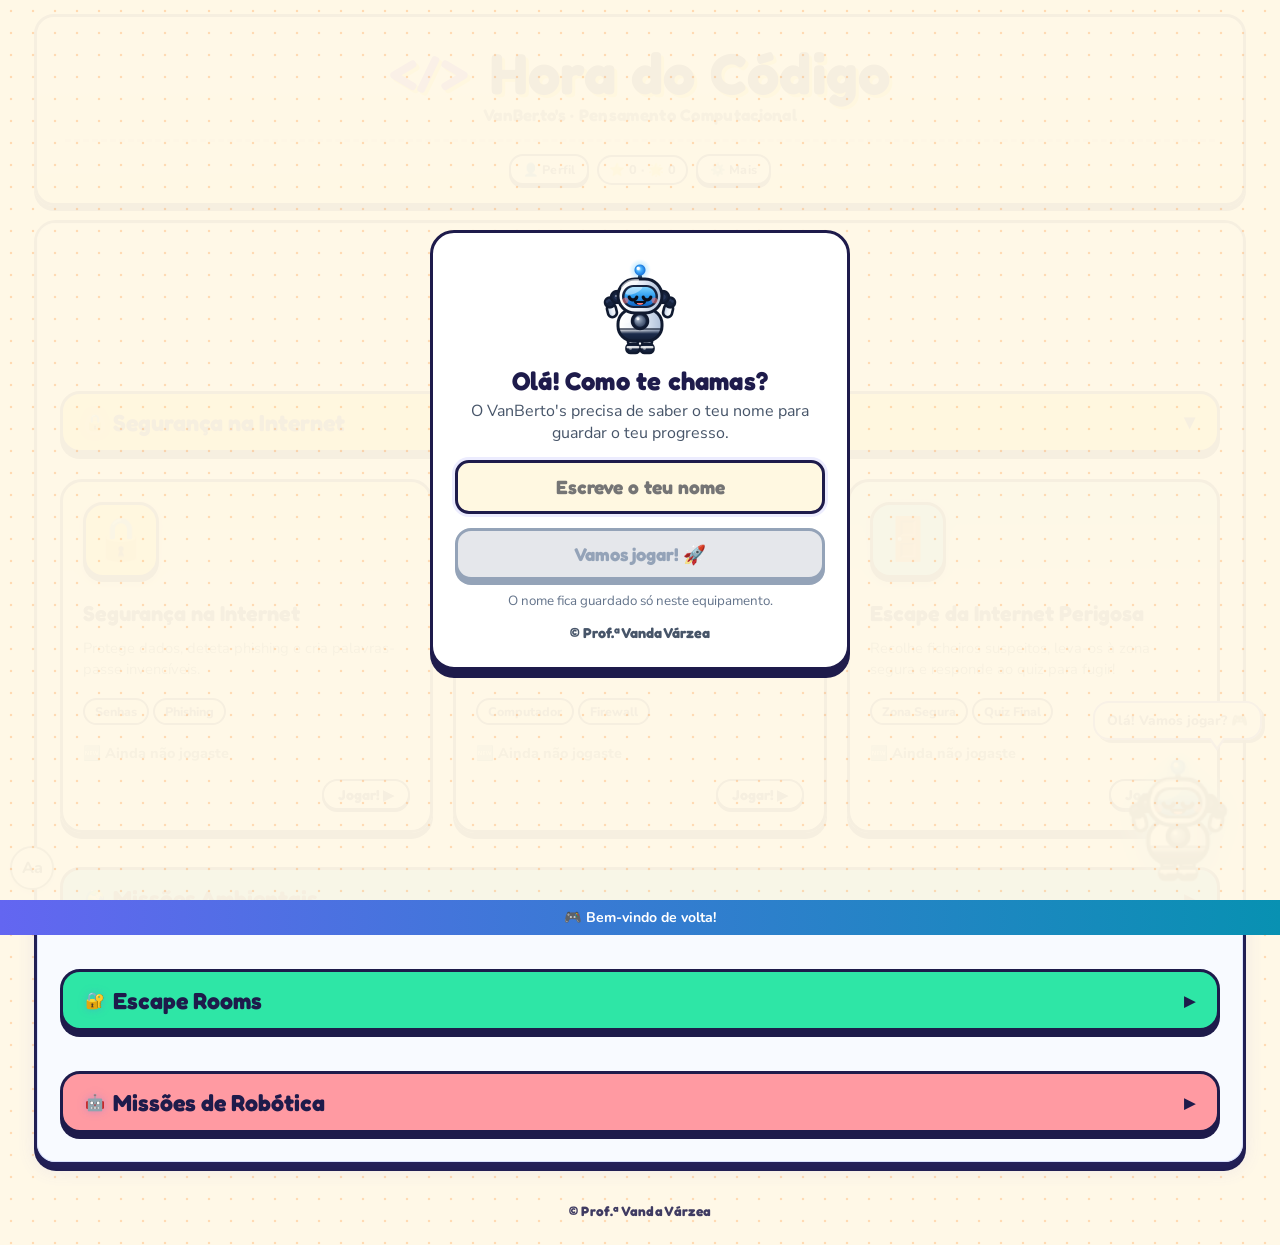
==== index.html @ 534d67d0 "Add files via upload" ====
<!DOCTYPE html>
<html lang="pt-PT">
<head>
  <meta charset="UTF-8" />
    <meta name="theme-color" content="#ff9a3d" />
  <meta name="mobile-web-app-capable" content="yes" />
  <meta name="apple-mobile-web-app-capable" content="yes" />
  <meta name="apple-mobile-web-app-title" content="VanBerto's" />
  <meta name="apple-mobile-web-app-status-bar-style" content="default" />
  <link rel="manifest" href="manifest.webmanifest" />
  <link rel="icon" href="icons/icon-192.png" />
  <link rel="apple-touch-icon" href="icons/apple-touch-icon.png" />
  <title>Hora do Código · VanBerto's</title>
  <meta name="viewport" content="width=device-width, initial-scale=1.0, viewport-fit=cover" />
  <link rel="preconnect" href="https://fonts.googleapis.com">
  <link href="https://fonts.googleapis.com/css2?family=Fredoka:wght@500;600;700&family=Nunito:wght@400;600;700;800;900&family=Nunito+Sans:wght@400;600;700&display=swap" rel="stylesheet">
  <link rel="stylesheet" href="styles.css?v=25">
  <link rel="stylesheet" href="vb-blocos.css?v=1">
  <script src="head.js?v=16"></script>
</head>
<body>
  <div class="bg-layer"></div>
  <div class="wave-layer"></div>
  <div id="universe-transition"></div>

  <div id="app">
    <header>
      <div>
        <h1><span class="logo-emoji" id="logo-robot"></span> Hora do Código</h1>
        <div class="hdr-sub">VanBerto's · Pensamento Computacional</div>
      </div>
      <div class="badge-row">
        <button class="btn secondary small" id="btn-hdr-profile">👤 Perfil</button>
        <div class="badge" id="hdr-progress" title="Os teus níveis e estrelas">⭐ 0 · 🌟 0</div>
        <!-- Saudação com nome do aluno — inspirada no Dia da Criança -->
        <div id="vb-student-greeting">👤 <span id="vb-student-name-display"></span></div>
        <!-- Botão Pausa Professor — tecla P -->
        <button class="btn secondary small" id="btn-teacher-pause" title="Pausar jogo para a turma (P)">⏸️ Pausa</button>
        <button class="btn secondary small" id="btn-reset-level-top">🔁 Reiniciar nível</button>
        <button class="btn secondary small" id="btn-change-universe">🌍 Mudar universo</button>
        <div class="hdr-more-wrap">
          <button class="btn secondary small" id="btn-hdr-more" aria-haspopup="true" aria-expanded="false" aria-controls="hdr-more">⚙️ Mais</button>
          <div class="hdr-more qx-hidden" id="hdr-more">
            <button class="btn secondary small" id="btn-mute">🔊 Som</button>
            <button class="btn secondary small" id="btn-dark-mode">🌙 Modo escuro</button>
            <button class="btn secondary small" id="btn-lang">🇬🇧 English</button>
            <button class="btn secondary small" id="btn-fullscreen" title="Ecrã inteiro">⛶ Ecrã</button>
          </div>
        </div>
      </div>
    </header>

    <main>
      <div class="academy-shell">
        <!-- SIDEBAR -->
        <aside class="academy-side" aria-label="Navegação">
          <div class="side-brand">
            <div class="side-robot" id="side-robot"></div>
            <div class="side-brand-text">
              <div class="side-title">VanBerto's</div>
              <div class="side-sub" id="side-sub-universe">Escolhe um universo</div>
            </div>
          </div>
          <nav class="side-nav">
            <button class="side-link" id="side-home">🏠 Início</button>
            <button class="side-link" id="side-universes">🌍 Universos</button>
            <button class="side-link" id="side-profile">👤 Perfil</button>
            <div class="side-group" id="side-cycles-group" style="display:none;">
              <div class="side-group-title">Ciclos</div>
              <button class="side-link" id="side-1c">1.º Ciclo</button>
              <button class="side-link" id="side-2c">2.º Ciclo</button>
              <button class="side-link" id="side-3c" style="display:none;">3.º Ciclo</button>
              <button class="side-link" id="side-sec" style="display:none;">Secundário</button>
            </div>
            <div class="side-group">
              <div class="side-group-title">Progresso</div>
              <div class="side-progress" id="side-progress">⭐ 0 níveis concluídos</div>
            </div>
          </nav>
          <div class="side-footer">
            <div class="side-tip">💡 Pensa antes de agir!</div>
          </div>
        </aside>

        <!-- MAIN AREA -->
        <section class="academy-main" id="academy-main">

          <!-- ECRÃ UNIVERSO -->
          <section id="universe-screen" class="screen active">
            <div class="universe-hero">
              <div class="hero-robot-wrap">
                <div class="hero-glow"></div>
                <div class="hero-robot" id="hero-robot"></div>
              </div>
              <h2>Escolhe o teu universo!</h2>
              <p>Programa o VanBerto's e sobe de nível, do 1.º Ciclo ao Secundário.</p>
            </div>
            <div class="universe-grid">
              <!-- ===== GRUPO: SEGURANÇA NA INTERNET ===== -->
              <div class="universe-group-label" data-group="security"><span class="group-icon">🔒</span> Segurança na Internet</div>
              <div class="universe-card u-ciberseg" data-universe="ciberseg">
                <div class="u-icon">🔒</div>
                <div class="u-title">Segurança na Internet</div>
                <div class="u-desc">Protege dados, deteta phishing e cria palavras-passe invencíveis.</div>
                <div class="u-chips">
                  <span class="u-chip">Todos os Ciclos</span>
                  <span class="u-chip">Senhas</span>
                  <span class="u-chip">Phishing</span>
                  <span class="u-chip">Privacidade</span>
                </div>
              </div>
              <div class="universe-card u-missoes" data-universe="ciberseguras">
                <div class="u-icon">🛡️</div>
                <div class="u-title">Missões CiberSeguras</div>
                <div class="u-desc">Dentro do computador: combate malware fictício e protege a rede.</div>
                <div class="u-chips">
                  <span class="u-chip">Todos os Ciclos</span>
                  <span class="u-chip">Computador</span>
                  <span class="u-chip">Firewall</span>
                  <span class="u-chip">Passwords</span>
                </div>
              </div>
              <div class="universe-card u-escape" data-universe="escape">
                <div class="u-icon">🚪</div>
                <div class="u-title">Escape da Internet Perigosa</div>
                <div class="u-desc">Recolhe ficheiros suspeitos, leva-os à zona segura e responde ao quiz para fugir!</div>
                <div class="u-chips">
                  <span class="u-chip">Todos os Ciclos</span>
                  <span class="u-chip">Zona Segura</span>
                  <span class="u-chip">Quiz Final</span>
                  <span class="u-chip">Porta de Saída</span>
                </div>
              </div>
              <!-- ===== GRUPO: AMBIENTE ===== -->
              <div class="universe-group-label" data-group="environment"><span class="group-icon">🌍</span> Missões Ambientais</div>
              <div class="universe-card u-ambiente" data-universe="ambiente">
                <div class="u-icon">🌱</div>
                <div class="u-title">Missões Ambientais</div>
                <div class="u-desc">Cuida da floresta, recicla e ajuda a cidade sustentável a crescer.</div>
                <div class="u-chips">
                  <span class="u-chip">Todos os Ciclos</span>
                  <span class="u-chip">Oceanos</span>
                  <span class="u-chip">Reciclagem</span>
                  <span class="u-chip">Energia</span>
                </div>
              </div>
              <div class="universe-card u-agua" data-universe="agua">
                <div class="u-icon">💧</div>
                <div class="u-title">Missões da Água</div>
                <div class="u-desc">Limpa oceanos, repara fugas e protege as nascentes da nossa água.</div>
                <div class="u-chips">
                  <span class="u-chip">Todos os Ciclos</span>
                  <span class="u-chip">Oceano</span>
                  <span class="u-chip">Torneira</span>
                  <span class="u-chip">Nascente</span>
                </div>
              </div>
              <div class="universe-card u-ar" data-universe="ar">
                <div class="u-icon">🌬️</div>
                <div class="u-title">Qualidade do Ar</div>
                <div class="u-desc">Reduz a poluição, instala filtros e monitoriza a qualidade do ar.</div>
                <div class="u-chips">
                  <span class="u-chip">Todos os Ciclos</span>
                  <span class="u-chip">Cidade</span>
                  <span class="u-chip">Vento</span>
                  <span class="u-chip">Mobilidade</span>
                </div>
              </div>
              <!-- ===== VanBerto's Escape Rooms (Segurança + Ambiente) ===== -->
              <div class="universe-group-label" data-group="escaperooms"><span class="group-icon">🔐</span> Escape Rooms</div>
              <div class="universe-card u-escaperooms" data-universe="escaperooms">
                <div class="u-icon">🔐</div>
                <div class="u-title">VanBerto's Escape Rooms</div>
                <div class="u-desc">5 salas temáticas com puzzles, anagramas e desafios. Internet, Água, Ar, Malware e Fake News!</div>
                <div class="u-chips">
                  <span class="u-chip">Internet</span>
                  <span class="u-chip">Água</span>
                  <span class="u-chip">Ar</span>
                  <span class="u-chip">Fake News</span>
                </div>
              </div>
              <!-- ===== VanBerto's Missões de Robótica (Fábrica + Cão Robô) ===== -->
              <div class="universe-group-label" data-group="blocos"><span class="group-icon">🤖</span> Missões de Robótica</div>
              <div class="universe-card u-fabrica" data-universe="fabrica" role="button" tabindex="0">
                <div class="u-icon">🏭</div>
                <div class="u-title">Fábrica de Carros</div>
                <div class="u-desc">Programa uma fábrica 3D: solda, pinta, monta o motor e as rodas e entrega o carro.</div>
                <div class="u-chips">
                  <span class="u-chip">Blocos</span>
                  <span class="u-chip">Python</span>
                  <span class="u-chip">3D</span>
                </div>
              </div>
              <div class="universe-card u-fabrica" data-universe="natal" role="button" tabindex="0">
                <div class="u-icon">🎅</div>
                <div class="u-title">Fábrica do Pai Natal</div>
                <div class="u-desc">Comanda os duendes do Pai Natal: faz os brinquedos, embrulha, põe laços e cartões e carrega o trenó.</div>
                <div class="u-chips">
                  <span class="u-chip">Blocos</span>
                  <span class="u-chip">Python</span>
                </div>
              </div>
              <div class="universe-card u-casa" data-universe="casa" role="button" tabindex="0">
                <div class="u-icon">🐕</div>
                <div class="u-title">Cão Robô</div>
                <div class="u-desc">Guia o cão robô até à tigela, acende as luzes e abre as portas da casa.</div>
                <div class="u-chips">
                  <span class="u-chip">Blocos</span>
                  <span class="u-chip">Python</span>
                  <span class="u-chip">3D</span>
                </div>
              </div>
            </div>
          </section>

          <!-- MENU (ciclos) -->
          <section id="menu-screen" class="screen hidden">
            <div style="display:flex;justify-content:space-between;align-items:center;flex-wrap:wrap;gap:6px;margin-bottom:8px;">
              <button class="btn secondary small" id="btn-back-universes-menu">🌍 Universos</button>
              <button class="btn secondary small" id="btn-profile-mobile">👤 Perfil</button>
            </div>
            <div class="menu-layout">
              <div class="hero">
                <div class="hero-top">
                  <div class="hero-text">
                    <h2 id="menu-title">Programa o robô!</h2>
                    <p id="menu-desc">Escolhe o teu ciclo e começa a missão.</p>
                  </div>
                  <div class="hero-robot-wrap">
                    <div class="hero-glow"></div>
                    <div class="hero-robot" id="hero-robot-menu"></div>
                  </div>
                </div>
                <div class="hero-bottom">
                  <span class="pill">💡 Pensa antes de agir.</span>
                  <span class="pill">📥 Só 1 objeto de cada vez.</span>
                  <span class="pill">⭐ Menos movimentos = mais estrelas.</span>
                </div>
              </div>
              <div>
                <div class="menu-header">
                  <h2>Escolhe o teu ciclo</h2>
                  <p id="menu-cycle-desc">Começa pelo 1.º Ciclo e sobe de nível.</p>
                </div>
                <div class="cycle-grid" id="cycle-grid">
                  <!-- Filled dynamically -->
                </div>
              </div>
            </div>
          </section>

          <!-- PERFIL -->
          <section id="profile-screen" class="screen hidden">
            <div class="back-row">
              <button class="btn secondary small" id="btn-back-profile">← Voltar</button>
              <span class="small-text">👤 O meu Perfil</span>
            </div>

            <!-- Nome + stats globais -->
            <div style="background:rgba(238,242,255,0.6);border:1.5px solid rgba(199,210,254,0.6);border-radius:var(--radius-md);padding:14px 18px;margin-bottom:14px;">
              <div style="display:flex;align-items:center;gap:12px;flex-wrap:wrap;">
                <div style="flex:1;min-width:180px;">
                  <div style="font-size:.78rem;color:var(--muted);font-weight:700;margin-bottom:4px;">O teu nome</div>
                  <input id="student-name-input" type="text" placeholder="Escreve o teu nome..." maxlength="40"
                    style="width:100%;padding:8px 12px;border-radius:10px;border:1.5px solid #c7d2fe;font-size:.9rem;outline:none;">
                </div>
                <div id="overall-stats" style="font-size:.85rem;color:var(--muted);text-align:center;min-width:120px;"></div>
              </div>
            </div>

            <!-- Grid: conquistas + progresso -->
            <div id="profile-content-grid" style="display:grid;grid-template-columns:1fr 1fr;gap:16px;align-items:start;">
              <div>
                <h3 style="margin:0 0 8px;font-size:.95rem;">🏆 Conquistas</h3>
                <div id="badge-grid"></div>
              </div>
              <div>
                <h3 style="margin:0 0 8px;font-size:.95rem;">📊 Progresso por tema</h3>
                <div id="theme-progress-list">
                  <div id="profile-no-universe" style="font-size:.82rem;color:var(--muted);padding:8px;display:none;">Seleciona um universo para ver o teu progresso por tema.</div>
                </div>
              </div>
            </div>
          </section>

          <!-- TEMAS 1.º CICLO -->
          <section id="themes-1c" class="screen hidden">
            <div class="back-row">
              <button class="btn secondary small" id="btn-back-menu-1c">← Voltar ao menu</button>
              <span class="small-text" id="cycle-desc-1c">1.º Ciclo · Comandos imediatos.</span>
            </div>
            <div class="theme-grid" id="theme-grid-1c"></div>
          </section>

          <!-- TEMAS 2.º CICLO -->
          <section id="themes-2c" class="screen hidden">
            <div class="back-row">
              <button class="btn secondary small" id="btn-back-menu-2c">← Voltar ao menu</button>
              <span class="small-text" id="cycle-desc-2c">2.º Ciclo · Planeia a sequência.</span>
            </div>
            <div class="theme-grid" id="theme-grid-2c"></div>
          </section>

          <!-- TEMAS 3.º CICLO -->
          <section id="themes-3c" class="screen hidden">
            <div class="back-row">
              <button class="btn secondary small" id="btn-back-menu-3c">← Voltar ao menu</button>
              <span class="small-text" id="cycle-desc-3c">3.º Ciclo · Sequência e otimização.</span>
            </div>
            <div class="theme-grid" id="theme-grid-3c"></div>
          </section>

          <!-- TEMAS SECUNDÁRIO -->
          <section id="themes-sec" class="screen hidden">
            <div class="back-row">
              <button class="btn secondary small" id="btn-back-menu-sec">← Voltar ao menu</button>
              <span class="small-text" id="cycle-desc-sec">Secundário · Estratégia e eficiência.</span>
            </div>
            <div class="theme-grid" id="theme-grid-sec"></div>
          </section>

          <!-- ECRÃ JOGO -->
          <section id="game-screen" class="screen hidden">
            <div class="back-row">
              <div class="breadcrumbs">
                <button class="btn secondary small" id="btn-back-themes">← Temas</button>
                <span> / <strong id="crumb-theme">Tema</strong> · <span id="crumb-level">Nível 1</span></span>
              </div>
              <div style="display:flex;align-items:center;gap:6px;flex-wrap:wrap;">
                <button class="btn secondary small" id="btn-main-menu">🏠 Menu</button>
                <button class="btn secondary small" id="btn-show-tut" title="Rever tutorial" style="padding:4px 9px;">❓</button>
                <span class="pill" id="pill-difficulty">Dificuldade: fácil</span>
              </div>
            </div>
            <div class="game-layout">
              <div>
                <div class="level-info">
                  <div class="level-title">
                    <span id="level-title-text">Título</span>
                    <span id="level-emoji">🌱</span>
                  </div>
                  <div class="level-desc" id="level-desc">Descrição do objetivo.</div>
                  <div class="tag-row">
                    <span class="tag">🧩 Recolhe todos e deposita no 📥.</span>
                    <span class="tag">📥 Só <strong>1 objeto</strong> de cada vez.</span>
                    <span class="tag">⭐ Ótimo = 3 estrelas.</span>
                    <span class="tag" id="tag-optimal">🏁 Ótimo: —</span>
                    <span class="view-ctrls" role="group" aria-label="Vista do tabuleiro">
                    <button type="button" class="tag tag-btn" id="btn-3d" aria-pressed="true" title="Alternar tabuleiro 2D / 3D">🧊 3D</button>
                    <button type="button" class="tag tag-btn" id="btn-cam-l" title="Rodar o tabuleiro para a esquerda" aria-label="Rodar o tabuleiro para a esquerda">⟲</button>
                    <button type="button" class="tag tag-btn" id="btn-cam-r" title="Rodar o tabuleiro para a direita" aria-label="Rodar o tabuleiro para a direita">⟳</button>
                    <button type="button" class="tag tag-btn" id="btn-tilt" title="Mudar a inclinação da vista" aria-label="Mudar a inclinação da vista">📐 Média</button>
                    <button type="button" class="tag tag-btn" id="btn-follow" aria-pressed="false" title="A câmara segue o robô" aria-label="A câmara segue o robô">🎥 Seguir</button>
                    <button type="button" class="tag tag-btn" id="btn-cam-reset" title="Recentrar a vista (também: duplo clique no tabuleiro)" aria-label="Recentrar a vista">🎯 Recentrar</button>
                    </span>
                  </div>
                </div>
                <div class="grid-wrapper">
                  <div id="grid" class="grid"></div>
                </div>
              </div>
              <div>
                <div class="tag-row" style="margin-bottom:6px;">
                  <span class="tag">🎮 Comandos do robô</span>
                </div>
                <div class="dpad-wrap" role="group" aria-label="Comandos do robô">
                  <button class="dpad-btn cmd-btn dp-move" id="btn-cmd-move" data-cmd="MOVE" aria-label="Avançar o robô"><span class="dpad-arrow">⬆️</span><span class="dpad-label">Avançar</span></button>
                  <button class="dpad-btn cmd-btn dp-left" id="btn-cmd-left" data-cmd="LEFT" aria-label="Rodar à esquerda"><span class="dpad-arrow">↩️</span><span class="dpad-label">Esq.</span></button>
                  <div class="dpad-center"><div class="dpad-compass" id="dpad-compass" role="img" aria-label="Direção do robô" title="Direção do robô">
                    <svg class="compass-needle" id="compass-needle" viewBox="0 0 24 24" aria-hidden="true" focusable="false"><polygon points="12,1.5 19,20.5 12,16.4 5,20.5"/><polygon class="tail" points="12,16.4 19,20.5 12,22.5 5,20.5"/></svg>
                  </div></div>
                  <button class="dpad-btn cmd-btn dp-right" id="btn-cmd-right" data-cmd="RIGHT" aria-label="Rodar à direita"><span class="dpad-arrow">↪️</span><span class="dpad-label">Dir.</span></button>
                  <button class="dpad-btn cmd-btn dp-back" id="btn-cmd-back" data-cmd="BACK" aria-label="Recuar o robô"><span class="dpad-arrow">⬇️</span><span class="dpad-label">Recuar</span></button>
                  <button class="dpad-btn cmd-btn dpad-action-btn dp-collect" id="btn-cmd-collect" data-cmd="COLLECT" aria-label="Recolher objeto"><span class="dpad-arrow">✋</span><span class="dpad-label">Recolher</span></button>
                  <button class="dpad-btn cmd-btn dpad-action-btn dp-drop" id="btn-cmd-drop" data-cmd="DROP" aria-label="Depositar objeto"><span class="dpad-arrow">📥</span><span class="dpad-label">Depositar</span></button>
                </div>
                <div id="queue-box" class="queue-box hidden">
                  <span id="queue-label" style="margin-right:4px;font-size:.78rem;font-weight:600;">Sequência:</span>
                  <div class="queue-mode-tabs qx-hidden" id="queue-mode-tabs" role="group" aria-label="Como queres programar o robô?">
                    <button type="button" class="btn small" id="tab-blocks" aria-pressed="true">🧩 Blocos</button>
                    <button type="button" class="btn secondary small" id="tab-write" aria-pressed="false">✍️ Escrever</button>
                  </div>
                  <div id="queue-commands" style="display:flex;flex-wrap:wrap;gap:4px;"></div>
                  <pre id="queue-pseudo" class="qx-hidden" aria-label="O teu programa em pseudocódigo"></pre>
                  <div class="queue-blocks-toolbar qx-hidden" id="queue-blocks-toolbar">
                    <button class="btn secondary small" id="btn-block-repeat" title="Repete os passos que escolheres N vezes">🔁 Repetir</button>
                    <button class="btn secondary small qx-hidden" id="btn-pseudo-toggle" aria-pressed="false" title="Mostra a tua sequência escrita em pseudocódigo">👁️ Pseudocódigo</button>
                    <div class="queue-repeat-picker qx-hidden" id="queue-repeat-picker">
                      <span class="queue-blocks-hint">Quantas vezes?</span>
                      <button class="btn small times-btn" data-times="2">2×</button>
                      <button class="btn small times-btn" data-times="3">3×</button>
                      <button class="btn small times-btn" data-times="4">4×</button>
                      <button class="btn small times-btn" data-times="5">5×</button>
                      <button class="btn secondary small" id="btn-repeat-cancel">❌</button>
                    </div>
                    <div class="queue-group-active qx-hidden" id="queue-group-active">
                      <span class="queue-blocks-hint" id="queue-group-hint"></span>
                      <button class="btn small" id="btn-group-close">✅ Fechar</button>
                      <button class="btn secondary small" id="btn-group-cancel">❌ Cancelar</button>
                    </div>
                  </div>
                  <div class="write-panel qx-hidden" id="write-panel">
                    <div class="write-tools">
                      <button type="button" class="btn secondary small" id="wr-repeat" title="Escreve uma linha REPETIR — os passos a repetir vão por baixo, mais para dentro">🔁 REPETIR</button>
                      <button type="button" class="btn secondary small" id="wr-indent" title="Põe a linha mais para dentro (Tab)">⇥ Indentar</button>
                      <button type="button" class="btn secondary small" id="wr-outdent" title="Põe a linha mais para fora (Shift+Tab)">⇤ Desindentar</button>
                    </div>
                    <pre id="write-demo" class="qx-hidden" aria-label="Demonstração: o programa a ser escrito e executado"></pre>
                    <textarea id="write-code" rows="8" wrap="off" spellcheck="false" autocomplete="off" autocorrect="off" autocapitalize="off"
                      aria-label="Escreve o teu programa em pseudocódigo, um comando por linha"
                      placeholder="// Um comando por linha. Por exemplo:&#10;AVANÇAR&#10;REPETIR 2 VEZES&#10;    VIRAR À DIREITA&#10;    AVANÇAR"></textarea>
                    <div class="write-msg" id="write-msg" role="status" aria-live="polite"></div>
                    <div class="qx-actions">
                      <button type="button" class="btn small" id="wr-run">▶️ Executar</button>
                      <button type="button" class="btn secondary small" id="wr-clear">🧹 Limpar</button>
                      <button type="button" class="btn secondary small" id="wr-to-blocks" title="Converte o que escreveste em blocos (substitui os blocos que lá estiverem)">🧩 Ver em blocos</button>
                    </div>
                    <details class="write-help">
                      <summary>📖 Que palavras posso usar?</summary>
                      <div>
                        Um comando por linha: <code>AVANÇAR</code> · <code>RECUAR</code> · <code>VIRAR À ESQUERDA</code> · <code>VIRAR À DIREITA</code> · <code>APANHAR</code> · <code>DEPOSITAR</code><br>
                        Para repetir: <code>REPETIR 3 VEZES</code> e, nas linhas de baixo, os passos a repetir <b>mais para dentro</b> (tecla Tab ou 4 espaços). Podes pôr um REPETIR dentro de outro (até 2 níveis).<br>
                        Comentários começam por <code>//</code>. Maiúsculas, minúsculas e acentos não importam.<br>
                        Ao carregar em ▶️ Executar, o nível recomeça sempre do início. Os botões de direção e as teclas W A S D E F também escrevem a linha por ti. (Esc e depois Tab sai da caixa de texto.)
                      </div>
                    </details>
                  </div>
                </div>
                <div class="feedback-box" id="feedback"></div>
                <div class="controls-row">
                  <button class="btn small" id="btn-run-queue">▶️ Executar</button>
                  <button class="btn secondary small" id="btn-undo-queue">↩ Apagar</button>
                  <button class="btn secondary small" id="btn-clear-queue">🧹 Limpar</button>
                  <button class="btn secondary small" id="btn-reset-level">↺ Reiniciar</button>
                  <button class="btn secondary small" id="btn-reset-theme" title="Volta ao nível 1 deste tema e apaga o progresso do tema">🗑 Reset tema</button>
                  <button class="btn secondary small qx-hidden" id="btn-demo" title="Mostra uma forma de resolver este nível">🎬 Demonstração</button>
                  <button class="btn secondary small qx-hidden" id="btn-pseudo-challenge" title="Perguntas para ler pseudocódigo e prever o que o robô faz">🧠 Desafio de Pseudocódigo</button>
                  <button class="btn secondary small qx-hidden" id="btn-cert-theme" title="Certificado deste tema">🎓 Certificado</button>
                  <button class="btn secondary small qx-hidden" id="btn-cert-cycle" title="Certificado de todo o ciclo">🎓 Ciclo</button>
                </div>
                <div class="status-bar">
                  <div class="moves" id="moves">Movimentos: 0</div>
                  <div style="display:flex;align-items:center;gap:6px;flex-wrap:wrap;">
                    <div class="small-text" id="hint-text"></div>
                    <button id="btn-show-solution">💡 Ver solução</button>
                    <span class="attempt-counter" id="attempt-counter"></span>
                  </div>
                  <div class="small-text kbd-hint" id="kbd-hint">⌨️ W/↑ avançar · S/↓ recuar · A/← esq · D/→ dir · E recolher · F depositar</div>
                </div>
                <div id="solution-banner">
                  <span id="solution-banner-text">🗺️ Caminho ótimo mostrado na grelha.</span>
                  <button id="solution-banner-hide" onclick="hideSolutionPath()">Esconder</button>
                </div>
              </div>
            </div>
          </section>

        </section><!-- /academy-main -->
      </div><!-- /academy-shell -->
    </main>
    <div id="app-footer">© Prof.ª Vanda Várzea</div>
  </div>

  <!-- POPUP QUIZ ESCAPE -->
  <div class="popup" id="popup-escape-quiz">
    <div class="popup-inner" id="popup-escape-quiz-inner" style="max-width:430px;text-align:left;">
    </div>
  </div>

  <!-- POPUP NÍVEL CONCLUÍDO -->
  <div class="popup" id="popup-complete">
    <div class="popup-inner">
      <div class="popup-confetti" id="popup-confetti"></div>
      <!-- VanBerto + bubble -->
      <div class="popup-vb-row">
        <div class="popup-vb-avatar" id="popup-vb-avatar"></div>
        <div class="popup-vb-bubble" id="popup-vb-msg">Ótimo trabalho! 🎉</div>
      </div>
      <h3 id="popup-title">Nível concluído!</h3>
      <div class="popup-stars">
        <span class="popup-star" id="popup-star1">⭐</span>
        <span class="popup-star" id="popup-star2">⭐</span>
        <span class="popup-star" id="popup-star3">⭐</span>
      </div>
      <div class="popup-divider"></div>
      <p id="popup-text"></p>
      <div class="popup-btns" id="popup-btns">
        <button class="btn small" id="popup-next">Continuar ➡️</button>
        <button class="btn secondary small" id="popup-share" hidden>📋 Copiar resultado</button>
        <button class="btn secondary small qx-hidden" id="popup-cert-btn">🎓 Certificado do tema</button>
        <button class="btn secondary small qx-hidden" id="popup-cert-cycle-btn">🎓 Certificado do ciclo</button>
      </div>
    </div>
  </div>

  <!-- CERTIFICADO (por tema e por ciclo) -->
  <div class="cert-overlay qx-hidden" id="certificateOverlay" role="dialog" aria-modal="true" aria-label="Certificado">
    <div class="certificate-card">
      <img id="certImage" class="cert-image" alt="Certificado" />
      <div class="cert-src" aria-hidden="true" style="display:none">
      <div class="certificate-header">
        <div class="certificate-seal">🏛️</div>
        <h2 class="certificate-title">Certificado Oficial</h2>
        <p class="certificate-subtitle" id="certSubtitle">de Pensamento Computacional</p>
      </div>
      <div class="certificate-robot"><span class="certificate-bot" aria-hidden="true">🤖</span><div class="certificate-brand">VanBerto's</div></div>
      <div class="certificate-body">
        <p class="certificate-text">Este certificado é atribuído a</p>
        <p class="certificate-name" id="certPlayerName">Programador(a)</p>
        <p class="certificate-text" id="certAchText"></p>
        <p class="certificate-highlight" id="certHighlight"></p>
        <p class="certificate-text" id="certFinalText"></p>
      </div>
      <div class="certificate-stats">
        <div class="cert-stat"><span class="cert-stat-icon">📚</span><strong id="certThemes">0/0</strong><span id="certStatLabel">níveis</span></div>
        <div class="cert-stat"><span class="cert-stat-icon">⭐</span><strong id="certStars">0/0</strong><span>estrelas</span></div>
        <div class="cert-stat"><span class="cert-stat-icon">🏆</span><strong id="certMedal">—</strong><span>medalha</span></div>
      </div>
      <p class="certificate-date" id="certDate"></p>
      <div class="certificate-signature"><div class="cert-sig-line"></div><p class="cert-sig-name">Prof.ª Vanda Várzea</p></div>
      </div>
      <div class="cert-btns">
        <button class="btn secondary small" id="btnCertBack">← Voltar</button>
        <button class="btn small" id="btnCertPrint">🖨️ Imprimir</button>
        <button class="btn small" id="btnCertPng">🖼️ Guardar PNG</button>
      </div>
    </div>
  </div>

  <audio id="soundMove"    src="https://actions.google.com/sounds/v1/cartoon/clang_and_wobble.ogg"></audio>
  <audio id="soundSuccess" src="https://actions.google.com/sounds/v1/cartoon/wood_plank_flicks.ogg"></audio>
  <audio id="soundError"   src="https://actions.google.com/sounds/v1/cartoon/boing.ogg"></audio>
  <audio id="soundBump"    src="https://actions.google.com/sounds/v1/cartoon/boing.ogg"></audio>
  <audio id="soundVictory" src="https://actions.google.com/sounds/v1/cartoon/clang_and_wobble.ogg"></audio>

<!-- ── MASCOTE ÚNICA: robô flutuante no canto inferior direito (escondida no ecrã de jogo) ── -->
<div id="fixed-robot-wrap">
  <div class="fixed-bubble" id="fixedRobotBubble" role="status" aria-live="polite">Olá! 😊</div>
  <canvas class="fixed-robot" id="fixed-robot-cv" width="96" height="96" role="button" tabindex="0" aria-label="Robô VanBerto's — clica para falar"></canvas>
  <div class="fixed-glow"></div>
</div>

<script src="app.js?v=24"></script>
<script src="vb-blocos.js?v=2"></script>

  <!-- ===== ESCAPE ROOMS OVERLAY ===== -->
  <div id="er-overlay">
    <div class="er-bg-glow"></div>
    <div id="er-app">
      <!-- Header -->
      <div class="er-header">
        <div style="display:flex;align-items:center;gap:10px;">
          <span id="er-logo-robot" style="width:36px;height:36px;display:block;flex-shrink:0;filter:drop-shadow(0 2px 8px rgba(99,102,241,.25));"></span>
          <div>
            <h1>VanBerto's <em>Escape Rooms</em></h1>
          </div>
        </div>
        <div style="display:flex;gap:7px;flex-wrap:wrap;align-items:center;">
          <button class="btn secondary small" id="er-btn-mute">🔊 Som</button>
          <button class="btn secondary small" id="er-btn-hub">🏠 Escolher sala</button>
          <button class="btn secondary small" id="er-btn-universe">🌍 Mudar universo</button>
          <button class="btn secondary small" id="er-btn-back">← Voltar ao jogo</button>
        </div>
      </div>

      <!-- HUB screen -->
      <div id="er-hub-screen" style="background:rgba(249,250,251,.97);border-radius:16px;border:1px solid #e5e7eb;box-shadow:0 4px 18px rgba(148,163,184,.2);padding:18px;">
        <div class="er-hub-hero">
          <div class="er-float" id="er-hub-robot" style="width:70px;height:70px;margin:0 auto 10px;"></div>
          <h2>Escolhe a tua missão!</h2>
          <p>5 Escape Rooms temáticos. Abre todas as portas, resolve os puzzles e ajuda o VanBerto's a salvar o mundo digital e o ambiente!</p>
        </div>
        <div class="er-rooms-grid" id="er-rooms-grid"></div>
      </div>

      <!-- GAME screen -->
      <div id="er-game-screen" style="display:none;">
        <div class="er-game-wrap" id="er-game-wrap">
          <div id="er-topbar" class="er-topbar"></div>
          <div class="er-progress-strip"><div class="er-progress-fill" id="er-progress-fill" style="width:0%"></div></div>
          <div class="er-body">
            <div class="er-sidebar" id="er-doors-sidebar"></div>
            <div class="er-panel" id="er-mission-panel">
              <div>
                <div class="er-mission-title" id="er-mission-title">Escolhe uma porta</div>
                <div style="font-size:.75rem;color:#64748b;" id="er-mission-topic">Começa na Porta 1</div>
              </div>
              <div class="er-speech">
                <span id="er-speech-robot" style="width:26px;height:26px;flex-shrink:0;"></span>
                <span id="er-mission-speech">Olá! Escolhe a primeira porta para começar!</span>
              </div>
              <div class="er-puzzle" id="er-mission-content"><div class="er-mini">Clica numa porta para ver o desafio.</div></div>
              <div class="er-feedback info" id="er-feedback">Selecciona uma porta desbloqueada para começar.</div>
              <div id="er-hint-area"></div>
              <div id="er-teacher-area"></div>
            </div>
          </div>
          <div class="er-bottombar">
            <div style="display:flex;gap:6px;">
              <button class="btn secondary small" id="er-btn-prev">◀ Anterior</button>
              <button class="btn secondary small" id="er-btn-next">Próxima ▶</button>
            </div>
            <div style="display:flex;gap:6px;flex-wrap:wrap;">
              <button class="btn secondary small" id="er-btn-hint">💡 Pista</button>
              <button class="btn secondary small" id="er-btn-teacher">🔒 Notas professora</button>
              <button class="btn secondary small" id="er-btn-restart">↺ Recomeçar</button>
            </div>
          </div>
        </div>
      </div>
    </div>
  </div>

  <!-- ER POPUP FINAL -->
  <div class="er-popup" id="er-popup-final">
    <div class="er-popup-inner">
      <div class="er-conf-wrap" id="er-confetti-wrap"></div>
      <div style="font-size:2.2rem;margin-bottom:4px;" id="er-final-emoji">🎉</div>
      <h3 id="er-final-title">Missão concluída!</h3>
      <p id="er-final-text"></p>
      <div id="er-final-summary"></div>
      <div class="er-kpi-grid" id="er-final-kpis"></div>
      <div class="er-popup-btns">
        <button class="btn small" id="er-btn-final-restart">🔁 Jogar de novo</button>
        <button class="btn secondary small" id="er-btn-final-hub">🏠 Escolher sala</button>
      </div>
    </div>
  </div>

  <!-- ER POPUP TIMEOUT -->
  <div class="er-popup" id="er-popup-timeup">
    <div class="er-popup-inner">
      <div style="font-size:1.8rem;margin-bottom:5px;">⏰</div>
      <h3>O tempo esgotou!</h3>
      <p id="er-timeup-text">Não conseguiste abrir todas as portas a tempo. Tenta de novo!</p>
      <div class="er-popup-btns">
        <button class="btn small" id="er-btn-timeup-restart">🔁 Tentar de novo</button>
        <button class="btn secondary small" id="er-btn-timeup-hub">🏠 Escolher sala</button>
      </div>
    </div>
  </div>

  <audio id="er-sndCorrect" src="https://actions.google.com/sounds/v1/cartoon/wood_plank_flicks.ogg"></audio>
  <audio id="er-sndWrong"   src="https://actions.google.com/sounds/v1/cartoon/boing.ogg"></audio>
  <audio id="er-sndDoor"    src="https://actions.google.com/sounds/v1/cartoon/clang_and_wobble.ogg"></audio>
  <audio id="er-sndVictory" src="https://actions.google.com/sounds/v1/cartoon/wood_plank_flicks.ogg"></audio>

</body>
</html>
---- styles.css ----
:root {
      --accent:#6366f1;
      --accent2:#22d3ee;
      --accent-soft:#eef2ff;
      --accent-mid:#c7d2fe;
      --muted:#64748b;
      --muted-light:#94a3b8;
      --card:#ffffff;
      --card-soft:#f8faff;
      --ok:#16a34a;
      --ok-bg:#f0fdf4;
      --ok-border:#86efac;
      --err:#dc2626;
      --err-bg:#fef2f2;
      --err-border:#fca5a5;
      --warn:#d97706;
      --warn-bg:#fffbeb;
      --warn-border:#fcd34d;
      --info-bg:#eff6ff;
      --info-border:#93c5fd;
      --radius-sm:8px;
      --radius-md:12px;
      --radius-lg:18px;
      --shadow-sm:0 2px 8px rgba(99,102,241,0.08);
      --shadow-md:0 6px 20px rgba(99,102,241,0.14);
      --shadow-lg:0 12px 36px rgba(99,102,241,0.18);
      /* universe accent (overridden per theme) */
      --u-bg1:#e0f2fe;
      --u-bg2:#f0f0ff;
      --u-border:#c7d2fe;
      --u-badge-bg:#eff6ff;
      --u-badge-text:#4338ca;
      --u-badge-border:rgba(99,102,241,0.4);
      /* ER room colors */
      --room-ims:#6366f1; --room-ims-soft:#eef2ff;
      --room-agua:#0ea5e9; --room-agua-soft:#f0f9ff;
      --room-ar:#10b981; --room-ar-soft:#ecfdf5;
      --room-malware:#f43f5e; --room-malware-soft:#fff1f2;
      --room-fakenews:#f59e0b; --room-fakenews-soft:#fffbeb;
    }
    *{box-sizing:border-box;}
    body{
      margin:0;
      font-family:'Nunito Sans','Nunito',system-ui,-apple-system,sans-serif;
      background:radial-gradient(ellipse at 20% 0%,var(--u-bg1) 0%,var(--u-bg2) 50%,#eef2ff 100%);
      color:#0f172a;
      min-height:100vh;
      overflow-x:hidden;
      position:relative;
      transition:background 0.5s;
    }
    h1,h2,h3,h4{font-family:'Nunito','Nunito Sans',sans-serif;}
    /* Animated background layers */
    .bg-layer{
      pointer-events:none;
      position:fixed;
      inset:0;
      z-index:-2;
      background:
        radial-gradient(circle at 15% 10%,rgba(147,197,253,0.5),transparent 55%),
        radial-gradient(circle at 80% 15%,rgba(34,211,238,0.22),transparent 60%),
        radial-gradient(circle at 60% 90%,rgba(59,130,246,0.15),transparent 65%);
    }
    .wave-layer{
      pointer-events:none;
      position:fixed;
      inset:0;
      z-index:-1;
      background:
        linear-gradient(125deg,rgba(224,242,254,0.8),transparent 60%),
        radial-gradient(circle at 70% 80%,rgba(165,243,252,0.5),transparent 60%);
      mix-blend-mode:screen;
      animation:waveMove 14s ease-in-out infinite alternate;
    }
    @keyframes waveMove{
      0%{transform:translateY(0) translateX(0);opacity:.9;}
      50%{transform:translateY(-10px) translateX(-8px);opacity:1;}
      100%{transform:translateY(10px) translateX(10px);opacity:.95;}
    }

    /* ---- Dark mode ---- */
    body.dark{
      background:radial-gradient(ellipse at 20% 0%,#0f172a 0%,#1e1b4b 50%,#111827 100%)!important;
      color:#e2e8f0;
    }
    body.dark .bg-layer{opacity:.2;}
    body.dark .wave-layer{opacity:.1;}
    /* Header */
    body.dark header{background:linear-gradient(135deg,rgba(15,23,42,0.99),rgba(30,27,75,0.99))!important;border-color:#334155!important;}
    body.dark header h1{color:#e2e8f0!important;}
    body.dark header p{color:#94a3b8!important;}
    /* Screens & Cards */
    body.dark .screen{background:#0f172a!important;border-color:#1e293b!important;}
    body.dark .academy-side{background:#0f172a!important;border-color:#1e293b!important;}
    body.dark .cycle-card{background:#1e293b!important;border-color:#334155!important;color:#e2e8f0!important;}
    body.dark .cycle-card:hover{background:#293548!important;}
    body.dark .cycle-card--1c{background:linear-gradient(135deg,rgba(59,130,246,0.12),#1e293b)!important;border-color:#1d4ed8!important;}
    body.dark .cycle-card--2c{background:linear-gradient(135deg,rgba(124,58,237,0.12),#1e293b)!important;border-color:#6d28d9!important;}
    body.dark .cycle-card--3c{background:linear-gradient(135deg,rgba(5,150,105,0.12),#1e293b)!important;border-color:#065f46!important;}
    body.dark .cycle-card--sec{background:linear-gradient(135deg,rgba(217,119,6,0.12),#1e293b)!important;border-color:#92400e!important;}
    body.dark .theme-card{background:#1e293b!important;border-color:#334155!important;color:#e2e8f0!important;}
    body.dark .theme-card:hover{background:#293548!important;border-color:#4f46e5!important;}
    body.dark .universe-card{background:#1e293b!important;border-color:#334155!important;color:#e2e8f0!important;}
    body.dark .universe-card:hover{background:#293548!important;}
    /* Text colours inside cards */
    body.dark .cycle-badge,.dark .cycle-age{color:#94a3b8!important;}
    body.dark .cycle-title,.dark .cycle-sub{color:#e2e8f0!important;}
    body.dark .u-title{color:#e2e8f0!important;}
    body.dark .u-desc{color:#94a3b8!important;}
    body.dark .u-chip{background:#293548!important;color:#cbd5e1!important;border-color:#475569!important;}
    body.dark .chip{background:rgba(99,102,241,0.15)!important;color:#a5b4fc!important;border-color:rgba(99,102,241,0.3)!important;}
    body.dark .theme-title{color:#e2e8f0!important;}
    body.dark .theme-sub{color:#94a3b8!important;}
    body.dark .theme-progress{background:#293548!important;}
    body.dark .small-text,.dark .breadcrumbs{color:#94a3b8!important;}
    /* Hero & Menu */
    body.dark .hero{background:linear-gradient(135deg,rgba(15,23,42,0.9),rgba(30,27,75,0.8))!important;border-color:#334155!important;}
    body.dark .hero-text h2{color:#e2e8f0!important;}
    body.dark .hero-text p{color:#94a3b8!important;}
    body.dark .pill{background:rgba(99,102,241,0.15)!important;color:#a5b4fc!important;border-color:rgba(99,102,241,0.3)!important;}
    body.dark .menu-header h2{color:#e2e8f0!important;}
    body.dark .menu-header p{color:#94a3b8!important;}
    /* Sidebar */
    body.dark .side-brand{border-color:#1e293b!important;}
    body.dark .side-title{color:#e2e8f0!important;}
    body.dark .side-sub{color:#64748b!important;}
    body.dark .side-nav .side-link{color:#94a3b8!important;}
    body.dark .side-link:hover{background:#1e293b!important;color:#e2e8f0!important;}
    body.dark .side-group-title{color:#64748b!important;}
    body.dark .side-progress{color:#94a3b8!important;}
    body.dark .side-footer{border-color:#1e293b!important;}
    body.dark .side-tip{color:#64748b!important;}
    /* Buttons */
    body.dark .btn:not(.secondary):not(.er-btn){background:linear-gradient(135deg,#4f46e5,#0e7490)!important;color:#fff!important;border:none!important;}
    body.dark .btn.secondary{background:#1e293b!important;color:#94a3b8!important;border-color:#334155!important;}
    body.dark .btn.secondary:hover{background:#293548!important;color:#e2e8f0!important;}
    /* Game Grid */
    body.dark .level-info{background:linear-gradient(135deg,rgba(15,23,42,0.95),rgba(30,27,75,0.8))!important;border-color:#334155!important;}
    body.dark .level-title{color:#e2e8f0!important;}
    body.dark .level-desc{color:#94a3b8!important;}
    body.dark .tag{background:rgba(99,102,241,0.12)!important;color:#a5b4fc!important;border-color:rgba(99,102,241,0.25)!important;}
    body.dark .back-row .breadcrumbs{color:#94a3b8!important;}
    body.dark .cell{background:#1e293b!important;border-color:#293548!important;}
    body.dark .cell.obstacle{background:#450a0a!important;border-color:#7f1d1d!important;}
    body.dark .cell.deposit{background:#052e16!important;border-color:#166534!important;}
    body.dark .cell.item{background:#1e3a5f!important;border-color:#1d4ed8!important;}
    body.dark .cell.robot-cell{background:#1e293b;border-color:rgba(51,65,85,0.8);}
    body.dark .grid-wrapper{background:transparent!important;}
    /* Commands */
    body.dark .cmd-btn{background:#1e293b!important;border-color:#334155!important;color:#a5b4fc!important;}
    body.dark .cmd-btn:hover{background:#293548!important;border-color:#4f46e5!important;}
    body.dark .queue-box{background:#1e293b!important;border-color:#334155!important;}
    body.dark .queue-chip{background:rgba(99,102,241,0.15)!important;color:#a5b4fc!important;border-color:rgba(99,102,241,0.3)!important;}
    body.dark .feedback-box{background:#1e293b!important;color:#e2e8f0!important;border-color:#334155!important;}
    body.dark .status-bar .moves{color:#94a3b8!important;}
    body.dark .kbd-hint{color:#475569!important;}
    body.dark .hint-bubble{background:#27350a!important;border-color:#4d7c0f!important;color:#d9f99d!important;}
    /* Popup */
    body.dark .popup-inner{background:#1e293b!important;color:#e2e8f0!important;border-color:#334155!important;}
    body.dark .popup-inner h3{color:#e2e8f0!important;}
    body.dark .popup-inner p{color:#94a3b8!important;}
    body.dark .popup-tip{background:#27350a!important;border-color:#4d7c0f!important;color:#d9f99d!important;}
    /* Profile */
    body.dark .badge-card{background:#1e293b!important;border-color:#334155!important;}
    body.dark .badge-title{color:#e2e8f0!important;}
    body.dark .badge-sub{color:#94a3b8!important;}
    body.dark .badge-card.unlocked{background:linear-gradient(135deg,rgba(5,46,22,0.8),rgba(20,83,45,0.5))!important;}
    body.dark .ranking-row{background:#1e293b!important;border-color:#334155!important;}
    body.dark .ranking-name{color:#e2e8f0!important;}
    body.dark .ranking-meta{color:#64748b!important;}
    body.dark .theme-progress-row-title{color:#e2e8f0!important;}
    body.dark .theme-progress-row-meta{color:#64748b!important;}
    body.dark input[type=text]{background:#1e293b!important;border-color:#334155!important;color:#e2e8f0!important;}
    body.dark input[type=text]::placeholder{color:#475569!important;}
    /* Escape Rooms */
    body.dark #er-overlay{background:#0f172a!important;}
    body.dark .er-header{background:linear-gradient(135deg,rgba(15,23,42,0.99),rgba(30,27,75,0.99))!important;border-color:#334155!important;}
    body.dark .er-header h1{color:#e2e8f0!important;}
    body.dark #er-hub-screen{background:#1e293b!important;border-color:#334155!important;}
    body.dark .er-hub-hero h2{color:#e2e8f0!important;}
    body.dark .er-hub-hero p{color:#94a3b8!important;}
    body.dark .er-room-card{background:#1e293b!important;border-color:#334155!important;}
    body.dark .er-room-card:hover{background:#293548!important;}
    body.dark .er-room-title{color:#e2e8f0!important;}
    body.dark .er-room-desc{color:#94a3b8!important;}
    body.dark .er-chip{background:rgba(99,102,241,0.12)!important;color:#a5b4fc!important;border-color:rgba(99,102,241,0.25)!important;}
    body.dark .er-game-wrap{background:#0f172a!important;border-color:#1e293b!important;}
    body.dark .er-topbar{background:linear-gradient(135deg,rgba(15,23,42,0.95),#0f172a)!important;border-color:#1e293b!important;}
    body.dark .er-sidebar{background:rgba(15,23,42,0.9)!important;border-color:#1e293b!important;}
    body.dark .er-sidebar-title{color:#475569!important;}
    body.dark .door-btn,.dark .er-door-btn{color:#94a3b8!important;}
    body.dark .door-btn:hover,.dark .er-door-btn:hover{background:rgba(99,102,241,0.1)!important;}
    body.dark .door-btn.active,.dark .er-door-btn.active{background:rgba(99,102,241,0.15)!important;border-color:rgba(99,102,241,0.35)!important;}
    body.dark .er-dlabel{color:#e2e8f0!important;}
    body.dark .er-dpts{color:#64748b!important;}
    body.dark .er-panel{background:#0f172a!important;}
    body.dark .er-mission-title{color:#e2e8f0!important;}
    body.dark .er-speech{background:rgba(99,102,241,0.1)!important;border-color:rgba(99,102,241,0.2)!important;color:#cbd5e1!important;}
    body.dark .er-puzzle{background:#1e293b!important;border-color:#334155!important;}
    body.dark .er-mini{color:#94a3b8!important;}
    body.dark .er-choice{background:#293548!important;border-color:#334155!important;color:#e2e8f0!important;}
    body.dark .er-choice:hover{background:rgba(99,102,241,0.12)!important;border-color:rgba(99,102,241,0.4)!important;}
    body.dark .er-mc-option{background:#293548!important;border-color:#334155!important;color:#e2e8f0!important;}
    body.dark .er-mc-option:hover{background:rgba(99,102,241,0.12)!important;border-color:#4f46e5!important;}
    body.dark .er-feedback,.dark .feedback-strip{background:#1e293b!important;border-color:#334155!important;color:#94a3b8!important;}
    body.dark .er-feedback.ok,.dark .feedback-strip.ok{background:rgba(5,46,22,0.6)!important;border-color:#166534!important;color:#4ade80!important;}
    body.dark .er-feedback.err,.dark .feedback-strip.err{background:rgba(69,10,10,0.6)!important;border-color:#7f1d1d!important;color:#fca5a5!important;}
    body.dark .er-feedback.info,.dark .feedback-strip.info{background:rgba(30,41,59,0.8)!important;border-color:#1d4ed8!important;color:#93c5fd!important;}
    body.dark .er-bottombar{background:rgba(15,23,42,0.95)!important;border-color:#1e293b!important;}
    body.dark .er-kpi-row{color:#64748b!important;}
    body.dark .er-kpi strong{color:#e2e8f0!important;}
    body.dark .er-popup-inner{background:#1e293b!important;border-color:#334155!important;color:#e2e8f0!important;}
    body.dark .er-popup-inner h3{color:#e2e8f0!important;}
    body.dark .er-popup-inner p{color:#94a3b8!important;}
    body.dark #er-final-summary div{background:rgba(99,102,241,0.1)!important;border-color:rgba(99,102,241,0.3)!important;color:#cbd5e1!important;}
    body.dark .er-kpi-card{background:#293548!important;border-color:#334155!important;}
    body.dark .er-kpi-lbl{color:#64748b!important;}
    body.dark .er-hint-panel{background:rgba(30,27,75,0.6)!important;border-color:#3730a3!important;color:#a5b4fc!important;}
    body.dark .er-teacher-box{background:rgba(39,35,10,0.8)!important;border-color:#92400e!important;color:#fcd34d!important;}
    body.dark select.er-sel,body.dark input.er-inp{background:#1e293b!important;border-color:#334155!important;color:#e2e8f0!important;}
    body.dark .er-msgbox.ok{background:rgba(5,46,22,0.5)!important;border-color:#166534!important;color:#4ade80!important;}
    body.dark .er-msgbox.err{background:rgba(69,10,10,0.5)!important;border-color:#7f1d1d!important;color:#fca5a5!important;}
    body.dark .er-msgbox.info{background:rgba(30,41,59,0.7)!important;border-color:#1d4ed8!important;color:#93c5fd!important;}
    body.dark .er-msgbox.warn{background:rgba(39,35,10,0.5)!important;border-color:#92400e!important;color:#fcd34d!important;}
    /* Universe selector dark */
    body.dark .universe-hero h2{color:#e2e8f0!important;}
    body.dark .universe-hero p{color:#94a3b8!important;}
    body.dark .universe-card.u-escape{background:#1e293b!important;}
    body.dark .universe-card.u-escaperooms{background:#1e293b!important;}

    #app{
      width:100%;
      max-width:1160px;
      padding:14px;
      margin:0 auto;
      display:flex;
      flex-direction:column;
      gap:14px;
    }

    /* ===== HEADER ===== */
    header{
      background:linear-gradient(135deg,rgba(238,242,255,0.98),rgba(248,250,252,0.99));
      border-radius:var(--radius-lg);
      padding:12px 20px;
      display:flex;
      justify-content:space-between;
      align-items:center;
      gap:10px;
      border:1px solid var(--u-border);
      box-shadow:var(--shadow-md);
      flex-wrap:wrap;
    }
    header h1{
      margin:0;
      font-size:1.4rem;
      font-family:'Nunito',sans-serif;
      font-weight:900;
      display:flex;
      align-items:center;
      gap:8px;
      color:#1e1b4b;
      letter-spacing:-0.01em;
    }
    .logo-emoji{width:32px;height:32px;display:inline-block;filter:drop-shadow(0 0 6px rgba(99,102,241,0.5));}
    .logo-emoji svg,.logo-emoji img{width:32px;height:32px;display:block;}
    header p{margin:2px 0 0;font-size:.83rem;color:var(--muted);}
    .badge-row{display:flex;align-items:center;gap:6px;flex-wrap:wrap;}
    .badge{
      padding:4px 11px;border-radius:999px;
      border:1px solid var(--u-badge-border);
      background:var(--u-badge-bg);
      font-size:.76rem;color:var(--u-badge-text);
      display:inline-flex;align-items:center;gap:4px;white-space:nowrap;
      font-weight:700;
      box-shadow:0 0 12px rgba(99,102,241,0.12);
    }

    /* ===== BUTTONS ===== */
    .btn{
      padding:7px 15px;border-radius:999px;font-size:.82rem;cursor:pointer;
      background:linear-gradient(135deg,#6366f1,#0891b2);
      color:#fff;border:none;font-weight:700;
      font-family:'Nunito',sans-serif;
      box-shadow:0 2px 8px rgba(99,102,241,0.28);
      transition:filter .15s,transform .1s,box-shadow .15s;
      display:inline-flex;align-items:center;gap:5px;
      letter-spacing:0.01em;
    }
    .btn:hover{filter:brightness(1.1);transform:translateY(-1px);box-shadow:0 4px 14px rgba(99,102,241,0.35);}
    .btn:active{transform:translateY(0);filter:brightness(0.97);}
    .btn.secondary{
      background:#f1f5f9;color:#475569;border:1px solid #cbd5e1;box-shadow:none;font-weight:600;
    }
    .btn.secondary:hover{background:#e8edf5;color:#1e293b;}
    .btn.small{padding:5px 12px;font-size:.78rem;}
    .btn.sm{padding:5px 12px;font-size:.78rem;}

    /* ===== SCREENS ===== */
    .screen{
      background:rgba(248,250,255,0.98);
      border-radius:var(--radius-lg);
      padding:22px;
      border:1px solid rgba(199,210,254,0.6);
      box-shadow:var(--shadow-md);
      opacity:0;transition:opacity .22s ease,transform .22s ease;
      transform:translateY(6px);
    }
    .screen.active{opacity:1;transform:translateY(0);}
    .screen.hidden{display:none!important;}

    /* ===== ACADEMY SHELL (sidebar + main) ===== */
    .academy-shell{
      display:grid;
      grid-template-columns:200px 1fr;
      gap:14px;
      align-items:start;
    }
    @media(max-width:720px){.academy-shell{grid-template-columns:1fr;}}
    .academy-side{
      background:rgba(248,250,255,0.98);
      border-radius:var(--radius-lg);
      border:1px solid rgba(199,210,254,0.6);
      box-shadow:var(--shadow-sm);
      padding:14px 10px;
      position:sticky;
      top:14px;
    }
    .side-brand{display:flex;align-items:center;gap:8px;padding:0 6px 12px;border-bottom:1px solid rgba(199,210,254,0.5);margin-bottom:10px;}
    .side-robot{width:36px;height:36px;flex-shrink:0;}
    .side-robot svg,.side-robot img{width:36px;height:36px;display:block;}
    .side-brand-text{}
    .side-title{font-weight:900;font-size:.88rem;color:#1e1b4b;font-family:'Nunito',sans-serif;}
    .side-sub{font-size:.72rem;color:var(--muted-light);}
    .side-nav{display:flex;flex-direction:column;gap:2px;}
    .side-link{
      background:none;border:none;text-align:left;padding:7px 10px;border-radius:var(--radius-sm);
      cursor:pointer;font-size:.8rem;color:#475569;width:100%;
      transition:background .13s,color .13s;font-family:'Nunito Sans',sans-serif;font-weight:600;
    }
    .side-link:hover{background:rgba(99,102,241,0.08);color:#4338ca;}
    .side-group{margin-top:8px;}
    .side-group-title{font-size:.67rem;font-weight:800;color:var(--muted-light);text-transform:uppercase;letter-spacing:.08em;padding:3px 10px;}
    .side-progress{padding:4px 10px;font-size:.75rem;color:var(--muted);display:flex;flex-direction:column;gap:2px;}
    .side-footer{margin-top:12px;padding-top:8px;border-top:1px solid rgba(199,210,254,0.4);}
    .side-tip{font-size:.7rem;color:var(--muted-light);padding:0 6px;line-height:1.4;}

    /* ===== UNIVERSE SELECTOR ===== */
    .universe-hero{text-align:center;padding:20px 0 8px;}
    .universe-hero .hero-robot-wrap{display:flex;justify-content:center;margin:12px auto 0;position:relative;width:80px;height:80px;}
    .universe-hero .hero-robot{width:80px;height:80px;}
    .universe-hero .hero-robot svg,.universe-hero .hero-robot img{width:80px;height:80px;display:block;}
    .universe-hero h2{margin:10px 0 5px;font-size:1.7rem;color:#1e1b4b;font-weight:900;}
    .universe-hero p{margin:0 auto;color:var(--muted);font-size:.88rem;max-width:520px;line-height:1.5;}
    @media(max-width:600px){
      .universe-hero h2{font-size:1.3rem;}
      .universe-hero p{font-size:.82rem;}
      .universe-hero .hero-robot-wrap{width:60px;height:60px;}
      .universe-hero .hero-robot{width:60px;height:60px;}
      .universe-hero .hero-robot svg{width:60px;height:60px;}
    }
    .universe-grid{
      display:grid;
      grid-template-columns:repeat(auto-fill,minmax(215px,1fr));
      gap:14px;margin-top:22px;
    }
    .universe-card{
      background:#fff;border:2px solid #e5e7eb;border-radius:var(--radius-lg);
      padding:18px 16px;cursor:pointer;
      transition:transform .18s,box-shadow .18s,border-color .18s,background .18s;
      display:flex;flex-direction:column;gap:8px;
    }
    .universe-card:hover{transform:translateY(-4px);box-shadow:var(--shadow-lg);}
    .universe-card.u-ciberseg{border-color:#818cf8;background:radial-gradient(135deg at top left,rgba(99,102,241,0.1),#fff 70%);}
    .universe-card.u-ciberseg:hover{border-color:#4f46e5;background:radial-gradient(135deg at top left,rgba(99,102,241,0.16),#fff 70%);}
    .universe-card.u-agua{border-color:#38bdf8;background:radial-gradient(135deg at top left,rgba(14,165,233,0.1),#fff 70%);}
    .universe-card.u-agua:hover{border-color:#0284c7;}
    .universe-card.u-ar{border-color:#6ee7b7;background:radial-gradient(135deg at top left,rgba(16,185,129,0.1),#fff 70%);}
    .universe-card.u-ar:hover{border-color:#059669;}
    .universe-card.u-ambiente{border-color:#fbbf24;background:radial-gradient(135deg at top left,rgba(245,158,11,0.1),#fff 70%);}
    .universe-card.u-ambiente:hover{border-color:#d97706;}
    .universe-card.u-missoes{border-color:#a78bfa;background:radial-gradient(135deg at top left,rgba(124,58,237,0.1),#fff 70%);}
    .universe-card.u-missoes:hover{border-color:#7c3aed;}
    .universe-card.u-escape{border-color:#f472b6;background:radial-gradient(135deg at top left,rgba(236,72,153,0.1),#fff 70%);}
    .universe-card.u-escape:hover{border-color:#db2777;}
    body.dark .universe-card.u-escape{background:#1e293b!important;}
    .universe-card.u-escaperooms{border-color:#a78bfa;background:radial-gradient(135deg at top left,rgba(124,58,237,0.12),#fff 70%);}
    .universe-card.u-escaperooms:hover{border-color:#7c3aed;}
    body.dark .universe-card.u-escaperooms{background:#1e293b!important;}
    .u-icon{font-size:2.2rem;line-height:1;}
    .u-title{font-weight:800;font-size:1rem;color:#1e1b4b;font-family:'Nunito',sans-serif;}
    .u-desc{font-size:.79rem;color:var(--muted);line-height:1.45;}
    .u-chips{display:flex;flex-wrap:wrap;gap:4px;margin-top:4px;}
    .u-chip{padding:2px 8px;border-radius:999px;font-size:.7rem;font-weight:600;background:#f3f4f6;color:#374151;border:1px solid #e5e7eb;}

    /* ===== MENU (cycle select) ===== */
    .menu-layout{display:grid;grid-template-columns:1fr 1fr;gap:18px;align-items:start;}
    @media(max-width:700px){.menu-layout{grid-template-columns:1fr;}}
    .hero{
      background:linear-gradient(135deg,rgba(238,242,255,0.95),rgba(248,250,252,0.97));
      border-radius:var(--radius-md);padding:18px;
      border:1px solid rgba(199,210,254,0.7);min-height:180px;
    }
    .hero-top{display:flex;gap:14px;align-items:flex-start;}
    .hero-text h2{margin:0 0 6px;font-size:1.2rem;color:#1e1b4b;font-weight:800;}
    .hero-text p{margin:0;font-size:.82rem;color:var(--muted);line-height:1.5;}
    .hero-robot-wrap{position:relative;flex-shrink:0;width:64px;height:64px;}
    .hero-robot{width:64px;height:64px;}
    .hero-robot svg,.hero-robot img{width:64px;height:64px;display:block;}
    .hero-glow{position:absolute;inset:-8px;border-radius:50%;background:radial-gradient(circle,rgba(99,102,241,0.3),transparent 70%);animation:glowPulse 3s ease-in-out infinite alternate;}
    @keyframes glowPulse{0%{opacity:.5;transform:scale(.9);}100%{opacity:1;transform:scale(1.1);}}
    .hero-bottom{display:flex;flex-wrap:wrap;gap:6px;margin-top:12px;}
    .pill{padding:4px 11px;border-radius:999px;background:rgba(238,242,255,0.9);font-size:.76rem;color:#4338ca;border:1px solid rgba(199,210,254,0.8);font-weight:600;}
    .menu-header{margin-bottom:12px;}
    .menu-header h2{margin:0 0 4px;font-size:1.1rem;color:#1e1b4b;font-weight:800;}
    .menu-header p{margin:0;font-size:.81rem;color:var(--muted);}
    .cycle-grid{display:grid;grid-template-columns:1fr 1fr;gap:10px;}
    @media(max-width:480px){.cycle-grid{grid-template-columns:1fr;}}
    .cycle-card{
      background:#fff;border:2px solid #e5e7eb;border-radius:var(--radius-md);
      padding:14px 13px;cursor:pointer;
      transition:transform .17s,box-shadow .17s,border-color .17s;
    }
    .cycle-card:hover{transform:translateY(-3px);box-shadow:var(--shadow-md);}
    .cycle-card--1c{background:radial-gradient(135deg at top left,rgba(191,219,254,.5),rgba(255,255,255,.98));border-color:#93c5fd;}
    .cycle-card--1c:hover{border-color:#3b82f6;}
    .cycle-card--2c{background:radial-gradient(135deg at top left,rgba(196,181,253,.5),rgba(255,255,255,.98));border-color:#c4b5fd;}
    .cycle-card--2c:hover{border-color:#7c3aed;}
    .cycle-card--3c{background:radial-gradient(135deg at top left,rgba(110,231,183,.4),rgba(255,255,255,.98));border-color:#6ee7b7;}
    .cycle-card--3c:hover{border-color:#059669;}
    .cycle-card--sec{background:radial-gradient(135deg at top left,rgba(253,186,116,.4),rgba(255,255,255,.98));border-color:#fdba74;}
    .cycle-card--sec:hover{border-color:#ea580c;}
    .cycle-badge{font-size:.67rem;font-weight:800;text-transform:uppercase;letter-spacing:.08em;color:var(--muted);margin-bottom:5px;}
    .cycle-title{display:flex;justify-content:space-between;align-items:center;font-size:.9rem;font-weight:800;color:#1e1b4b;margin-bottom:4px;font-family:'Nunito',sans-serif;}
    .cycle-icon{display:inline-flex;align-items:center;flex-shrink:0;}
    .cycle-age{font-size:.82rem;font-weight:700;color:#6366f1;}
    .cycle-sub{font-size:.73rem;color:var(--muted);margin-bottom:7px;line-height:1.35;}
    .chip-row{display:flex;flex-wrap:wrap;gap:4px;}
    .chip{padding:2px 8px;border-radius:999px;font-size:.7rem;background:rgba(238,242,255,0.9);color:#4338ca;border:1px solid rgba(199,210,254,0.7);display:inline-flex;align-items:center;gap:3px;font-weight:600;}
    .chip .emoji{font-size:.78rem;}

    /* ===== THEME GRID ===== */
    .theme-grid{display:grid;grid-template-columns:repeat(auto-fill,minmax(205px,1fr));gap:12px;}
    .theme-card{
      background:#fff;border:1.5px solid rgba(199,210,254,0.6);border-radius:var(--radius-md);
      padding:15px 14px;cursor:pointer;
      transition:transform .17s,box-shadow .17s,border-color .17s;
    }
    .theme-card:hover{transform:translateY(-3px);box-shadow:var(--shadow-md);border-color:rgba(99,102,241,0.4);}
    .theme-title{display:flex;justify-content:space-between;align-items:center;font-weight:700;font-size:.9rem;color:#1e293b;margin-bottom:4px;}
    .theme-sub{font-size:.78rem;color:var(--muted);line-height:1.4;margin-bottom:7px;}
    .theme-progress{background:#f3f4f6;border-radius:999px;height:5px;overflow:hidden;margin-top:6px;}
    .theme-progress-bar{height:100%;background:linear-gradient(90deg,#93c5fd,#818cf8);border-radius:999px;width:0%;transition:width .4s ease;}

    /* ===== GAME SCREEN ===== */
    .back-row{display:flex;justify-content:space-between;align-items:center;gap:8px;flex-wrap:wrap;margin-bottom:12px;}
    .breadcrumbs{display:flex;align-items:center;gap:6px;font-size:.83rem;color:var(--muted);}
    .small-text{font-size:.78rem;color:var(--muted);}
    .game-layout{display:grid;grid-template-columns:1fr 320px;gap:16px;align-items:start;}
    @media(max-width:750px){.game-layout{grid-template-columns:1fr;}}
    .level-info{
      background:linear-gradient(135deg,rgba(239,246,255,.9),rgba(248,250,252,.97));
      border-radius:14px;padding:13px 14px;border:1px solid #c7d2fe;margin-bottom:10px;
    }
    .level-title{font-size:1.02rem;font-weight:700;color:#1e293b;display:flex;align-items:center;gap:6px;margin-bottom:4px;}
    .level-desc{font-size:.82rem;color:var(--muted);line-height:1.45;margin-bottom:7px;}
    .tag-row{display:flex;flex-wrap:wrap;gap:5px;}
    .tag{
      padding:3px 9px;border-radius:999px;font-size:.74rem;
      background:rgba(239,246,255,.85);color:#1e40af;
      border:1px solid rgba(147,197,253,.5);
    }

    /* ===== GAME SCREEN ===== */
    .back-row{display:flex;justify-content:space-between;align-items:center;gap:8px;flex-wrap:wrap;margin-bottom:14px;}
    .breadcrumbs{display:flex;align-items:center;gap:6px;font-size:.83rem;color:var(--muted);}
    .small-text{font-size:.78rem;color:var(--muted);}
    .game-layout{display:grid;grid-template-columns:1fr 300px;gap:16px;align-items:start;}
    @media(max-width:750px){.game-layout{grid-template-columns:1fr;}}
    .level-info{background:linear-gradient(135deg,rgba(238,242,255,0.95),rgba(248,250,252,0.97));border-radius:var(--radius-md);padding:14px 16px;border:1px solid rgba(199,210,254,0.7);margin-bottom:12px;}
    .level-title{font-size:1rem;font-weight:800;color:#1e1b4b;display:flex;align-items:center;gap:6px;margin-bottom:4px;font-family:'Nunito',sans-serif;}
    .level-desc{font-size:.81rem;color:var(--muted);line-height:1.5;margin-bottom:8px;}
    .tag-row{display:flex;flex-wrap:wrap;gap:5px;}
    .tag{padding:3px 10px;border-radius:999px;font-size:.73rem;background:rgba(238,242,255,.9);color:#4338ca;border:1px solid rgba(199,210,254,0.7);font-weight:600;}

    /* ===== GRID ===== */
    .grid-wrapper{overflow:auto;position:relative;}
    .grid{display:grid;gap:4px;width:fit-content;}
    .cell{
      width:52px;height:52px;border-radius:var(--radius-sm);
      background:#f8faff;border:1.5px solid rgba(199,210,254,0.5);
      display:flex;align-items:center;justify-content:center;
      position:relative;font-size:1.4rem;transition:background .1s,border-color .1s;
    }
    .grid.big .cell{width:44px;height:44px;font-size:1.15rem;}
    .grid.huge .cell{width:38px;height:38px;font-size:1rem;}
    .cell.obstacle{background:#fef2f2;border-color:#fca5a5;}
    .cell.obstacle .obstacle-emoji{font-size:1.2rem;}
    .cell.deposit{background:#f0fdf4;border-color:#86efac;}
    .cell.deposit .deposit-emoji{font-size:1.3rem;}
    .cell.item{background:#eff6ff;border-color:#93c5fd;}
    .cell.item .item-emoji{font-size:1.25rem;}
    .cell.robot-cell{background:#f9fafb;border-color:#e5e7eb;box-shadow:none;transform:none;}
    .cell.robot-carrying{background:linear-gradient(135deg,#d1fae5,#dbeafe);}
    .cell.door-cell{background:rgba(238,242,255,0.95)!important;border-color:#4f46e5!important;box-shadow:0 0 12px rgba(99,102,241,0.5)!important;}

    /* ===== DOOR SVG ===== */
    .door-svg-wrap{width:100%;height:100%;display:flex;align-items:center;justify-content:center;position:relative;}
    .door-frame{position:absolute;inset:2px;border-radius:4px 4px 0 0;}
    @keyframes doorOpen{0%{transform:perspective(120px) rotateY(0deg);}100%{transform:perspective(120px) rotateY(-78deg);}}
    @keyframes doorGlow{0%,100%{box-shadow:0 0 6px rgba(99,102,241,0.4);}50%{box-shadow:0 0 18px rgba(99,102,241,0.9);}}
    @keyframes doorPulse{0%,100%{box-shadow:0 0 6px rgba(239,68,68,0.4);}50%{box-shadow:0 0 16px rgba(239,68,68,0.7);}}
    .cell.door-cell.door-locked{background:rgba(254,242,242,0.95)!important;border-color:#f87171!important;animation:doorPulse 2s ease-in-out infinite;}
    .cell.door-cell.door-open{background:rgba(240,253,244,0.95)!important;border-color:#4ade80!important;animation:doorGlow 1.5s ease-in-out infinite;}
    .cell.door-cell.door-opening .door-panel{animation:doorOpen 0.5s ease forwards;}

    /* ===== ROBOT SMOOTH SLIDE ===== */
    .robot-icon{width:80%;height:80%;display:inline-block;pointer-events:none;transform-origin:center center;transition:transform 0.2s ease;filter:drop-shadow(0 0 10px rgba(99,102,241,0.7));animation:robotFloat 2.8s ease-in-out infinite;}
    @keyframes robotFloat{0%,100%{filter:drop-shadow(0 0 8px rgba(99,102,241,0.6));}50%{filter:drop-shadow(0 0 16px rgba(99,102,241,0.9));}}
    .robot-icon svg{width:100%;height:100%;display:block;}
    .grid.big .robot-icon{width:94%;height:94%;}
    .grid.huge .robot-icon{width:96%;height:96%;}
    /* overlay for smooth robot movement */
    .grid-wrapper{position:relative;}

    /* ===== SOLUTION OVERLAY ===== */
    .solution-path-cell{
      position:absolute;border-radius:50%;
      background:rgba(99,102,241,0.22);border:2px solid rgba(99,102,241,0.45);
      pointer-events:none;z-index:5;
      animation:solutionFadeIn .25s ease both;
    }
    @keyframes solutionFadeIn{from{opacity:0;transform:scale(.5);}to{opacity:1;transform:scale(1);}}
    .solution-step-num{
      position:absolute;font-size:.55rem;font-weight:900;color:#4338ca;
      top:50%;left:50%;transform:translate(-50%,-50%);
    }
    #btn-show-solution{
      background:linear-gradient(135deg,#f0fdf4,#dcfce7);
      border:1.5px solid #86efac;color:#16a34a;
      font-weight:700;font-size:.78rem;
      border-radius:999px;padding:5px 12px;cursor:pointer;
      transition:all .15s;display:none;
    }
    #btn-show-solution:hover{background:linear-gradient(135deg,#dcfce7,#bbf7d0);transform:translateY(-1px);}
    #btn-show-solution.visible{display:inline-flex;align-items:center;gap:5px;}
    .attempt-counter{font-size:.75rem;color:var(--muted);font-weight:600;margin-left:4px;}
    #solution-banner{
      background:linear-gradient(135deg,#f0fdf4,#dcfce7);
      border:1.5px solid #86efac;border-radius:var(--radius-sm);
      padding:8px 12px;font-size:.78rem;color:#16a34a;font-weight:700;
      display:none;align-items:center;gap:8px;margin-bottom:6px;
    }
    #solution-banner.visible{display:flex;}
    #solution-banner button{background:none;border:none;cursor:pointer;font-size:.78rem;color:#16a34a;text-decoration:underline;padding:0;font-weight:700;}

    .robot-dir{position:absolute;bottom:2px;right:3px;font-size:.65rem;opacity:.7;}
    .item-under{position:absolute;bottom:2px;left:3px;font-size:1rem;opacity:0.65;pointer-events:none;z-index:0;}
    .robot-icon{position:relative;z-index:1;}
    .carry-badge{position:absolute;bottom:2%;right:-8%;font-size:1.25rem;line-height:1;white-space:nowrap;padding:3px 9px;background:#fff;border:2px solid #1e1b4b;border-radius:999px;box-shadow:0 2px 0 rgba(30,27,75,.35);z-index:5;pointer-events:none;animation:carryBob 1.4s ease-in-out infinite;}
    .carry-badge.carry-pop{animation:carryPop .6s cubic-bezier(.34,1.56,.64,1) both,carryBob 1.4s ease-in-out .6s infinite;}
    body.dark .carry-badge{background:#fff;}
    @keyframes carryPop{0%{transform:translate(-90%,-30%) scale(.3);opacity:0;}60%{transform:translate(0,-12%) scale(1.25);opacity:1;}100%{transform:translate(0,0) scale(1);opacity:1;}}
    @keyframes carryBob{0%,100%{transform:translateY(0);}50%{transform:translateY(-3px);}}
    .fx-fly{position:fixed;z-index:9999;margin:-.5em 0 0 -.5em;line-height:1;pointer-events:none;filter:drop-shadow(0 0 8px rgba(250,204,21,.95));animation:fxFlyIn .85s cubic-bezier(.5,0,.75,.4) forwards;}
    @keyframes fxFlyIn{0%{transform:translate(0,0) scale(1.2);opacity:1;}35%{transform:translate(calc(var(--fx)*.25),calc(var(--fy)*.25 - 22px)) scale(1.5) rotate(-15deg);opacity:1;}100%{transform:translate(var(--fx),var(--fy)) scale(.1) rotate(360deg);opacity:0;}}
    .robot-cell.portal-flash{animation:portalFlash .7s ease-out;}
    @keyframes portalFlash{0%{box-shadow:0 0 0 rgba(74,222,128,0);}40%{box-shadow:0 0 22px 8px rgba(74,222,128,.85);}100%{box-shadow:0 0 0 rgba(74,222,128,0);}}
    /* Animations on .robot-icon-inner so they don't conflict with rotate() on .robot-icon */
    @keyframes robotBounce{0%{transform:scale(1);}40%{transform:scale(1.13);}70%{transform:scale(.95);}100%{transform:scale(1);}}
    .robot-icon-bounce > .robot-icon-inner{animation:robotBounce .25s ease;}
    @keyframes robotShake{0%{transform:translateX(0);}20%{transform:translateX(-5px);}40%{transform:translateX(5px);}60%{transform:translateX(-4px);}80%{transform:translateX(4px);}100%{transform:translateX(0);}}
    .robot-icon-shake > .robot-icon-inner{animation:robotShake .35s ease;}
    @keyframes robotDance{0%{transform:rotate(0deg) scale(1);}15%{transform:rotate(-15deg) scale(1.08);}30%{transform:rotate(15deg) scale(1.08);}45%{transform:rotate(-15deg) scale(1.1);}60%{transform:rotate(15deg) scale(1.1);}80%{transform:rotate(0deg) scale(1.05);}100%{transform:rotate(0deg) scale(1);}}
    .robot-dance > .robot-icon-inner{animation:robotDance 1s ease;}
    .robot-icon-inner{display:block;width:100%;height:100%;}
    /* Level transition */
    @keyframes levelFadeIn{from{opacity:0;transform:translateY(10px);}to{opacity:1;transform:translateY(0);}}
    @keyframes levelFadeOut{from{opacity:1;transform:translateY(0);}to{opacity:0;transform:translateY(-10px);}}
    .level-fade-out{animation:levelFadeOut 0.18s ease forwards;}
    .level-fade-in{animation:levelFadeIn 0.22s ease both;}
    /* Mobile grid scale */
    .grid-wrapper{transform-origin:top left;}

    /* ===== COMMANDS ===== */
    .commands{display:grid;grid-template-columns:1fr 1fr;gap:7px;margin-bottom:8px;}
    .cmd-btn{
      padding:9px 6px;border-radius:var(--radius-sm);border:1.5px solid rgba(199,210,254,0.8);
      background:rgba(238,242,255,0.7);font-size:.82rem;cursor:pointer;font-weight:700;
      font-family:'Nunito',sans-serif;color:#4338ca;
      transition:background .12s,transform .1s,border-color .12s,box-shadow .12s;
      display:flex;align-items:center;justify-content:center;gap:5px;
    }
    .cmd-btn:hover{background:rgba(199,210,254,0.55);border-color:rgba(99,102,241,0.4);transform:translateY(-1px);}
    .cmd-btn:active,.cmd-btn.cmd-btn-active{background:rgba(199,210,254,0.9);transform:scale(.96);}
    @media(max-width:750px){.cmd-btn{padding:14px 10px;font-size:1rem;border-radius:12px;}.commands{gap:8px;}}
    .queue-box{
      background:rgba(248,250,255,0.9);border:1px solid rgba(199,210,254,0.5);border-radius:var(--radius-sm);
      padding:8px 10px;min-height:36px;display:flex;align-items:center;flex-wrap:wrap;gap:4px;margin-bottom:6px;
    }
    .queue-chip{padding:2px 9px;border-radius:999px;font-size:.72rem;font-weight:700;background:rgba(238,242,255,0.9);color:#4338ca;border:1px solid rgba(199,210,254,0.7);}
    .queue-chip.done{opacity:.45;text-decoration:line-through;}
    .queue-chip.queue-chip-active{background:linear-gradient(135deg,#6366f1,#22d3ee)!important;color:#fff!important;border-color:#6366f1!important;transform:scale(1.12);box-shadow:0 0 8px rgba(99,102,241,0.5);transition:transform .12s;}
    .feedback-box{
      padding:9px 12px;border-radius:var(--radius-sm);font-size:.82rem;
      background:rgba(248,250,255,0.9);border:1px solid rgba(199,210,254,0.5);min-height:34px;margin-bottom:7px;font-weight:600;
    }
    .feedback-ok{background:var(--ok-bg)!important;border-color:var(--ok-border)!important;color:var(--ok)!important;}
    .feedback-err{background:var(--err-bg)!important;border-color:var(--err-border)!important;color:var(--err)!important;}
    .feedback-warn{background:var(--warn-bg)!important;border-color:var(--warn-border)!important;color:var(--warn)!important;}
    .feedback-info{background:var(--info-bg)!important;border-color:var(--info-border)!important;color:#1e40af!important;}
    .controls-row{display:flex;flex-wrap:wrap;gap:6px;margin-bottom:7px;}
    .status-bar{display:flex;justify-content:space-between;align-items:flex-start;flex-wrap:wrap;gap:6px;}
    .moves{font-size:.81rem;font-weight:700;color:#334155;}
    .kbd-hint{font-size:.69rem;color:var(--muted-light);}
    .hint-bubble{padding:8px 12px;border-radius:var(--radius-sm);font-size:.78rem;background:var(--warn-bg);border:1px solid var(--warn-border);color:#78350f;display:flex;align-items:center;gap:7px;margin-bottom:6px;animation:fadeIn .3s ease;font-weight:600;}
    @keyframes fadeIn{from{opacity:0;transform:translateY(4px);}to{opacity:1;transform:translateY(0);}}
    .hint-bubble-icon{font-size:1rem;}

    /* ===== POPUP ===== */
    .popup{
      position:fixed;inset:0;display:flex;align-items:center;justify-content:center;
      pointer-events:none;opacity:0;z-index:200;
      background:rgba(0,0,0,0);
      transition:background .3s ease,opacity .3s ease;
      padding:14px;
    }
    .popup.visible{opacity:1;pointer-events:auto;background:rgba(15,23,42,.45);backdrop-filter:blur(8px);}
    .popup-inner{
      position:relative;
      background:#fff;
      border:2px solid rgba(var(--u-pop-rgb),.25);
      border-radius:26px;
      padding:clamp(18px,5vw,32px) clamp(18px,6vw,38px);
      text-align:center;max-width:400px;width:100%;overflow:hidden;
      max-height:92vh;
      box-shadow:
        0 0 0 1px rgba(var(--u-pop-rgb),.08),
        0 8px 40px rgba(var(--u-pop-rgb),.18),
        0 24px 64px rgba(0,0,0,.25);
      animation:popIn .32s cubic-bezier(.34,1.56,.64,1) both;
    }
    /* Top colour bar */
    .popup-inner::before{
      content:'';position:absolute;top:0;left:0;right:0;height:4px;
      background:linear-gradient(90deg,var(--u-pop-dark),var(--u-pop-color));
      border-radius:26px 26px 0 0;
    }
    @keyframes popIn{from{transform:scale(.86) translateY(12px);opacity:0;}to{transform:scale(1) translateY(0);opacity:1;}}
    /* VanBerto row */
    .popup-vb-row{display:flex;align-items:center;justify-content:center;gap:12px;margin-bottom:14px;}
    .popup-vb-avatar{
      width:clamp(48px,11vw,62px);flex-shrink:0;
      filter:drop-shadow(0 4px 12px rgba(var(--u-pop-rgb),.35));
      animation:popVbFloat 3s ease-in-out infinite;
    }
    @keyframes popVbFloat{0%,100%{transform:translateY(0);}50%{transform:translateY(-6px);}}
    .popup-vb-bubble{
      background:linear-gradient(135deg,rgba(var(--u-pop-rgb),.08),rgba(var(--u-pop-rgb),.03));
      border:1.5px solid rgba(var(--u-pop-rgb),.3);
      border-radius:14px;padding:9px 13px;
      font-family:'Nunito',sans-serif;font-weight:700;
      color:var(--u-pop-dark);font-size:clamp(11px,2.8vw,13px);
      max-width:200px;line-height:1.5;position:relative;
    }
    .popup-vb-bubble::before{content:'';position:absolute;left:-10px;top:13px;
      border:6px solid transparent;border-right-color:rgba(var(--u-pop-rgb),.3);}
    .popup-vb-bubble::after{content:'';position:absolute;left:-7px;top:14px;
      border:5px solid transparent;border-right-color:#fff;}
    .popup-inner h3{
      margin:0 0 6px;
      color:var(--u-pop-dark);
      font-size:clamp(1.1rem,4vw,1.35rem);font-weight:900;
      font-family:'Nunito',sans-serif;
    }
    .popup-inner p{margin:4px 0;font-size:.86rem;color:#475569;white-space:pre-line;line-height:1.6;}
    .popup-confetti{position:absolute;inset:0;pointer-events:none;overflow:hidden;border-radius:26px;}
    @keyframes confettiFall{0%{transform:translateY(-20px) rotate(0deg);opacity:1;}100%{transform:translateY(130px) rotate(360deg);opacity:0;}}
    .confetti-piece{position:absolute;animation:confettiFall 1.1s ease forwards;}
    /* Stars */
    .popup-stars{display:flex;gap:6px;justify-content:center;margin:8px 0 6px;}
    .popup-star{font-size:clamp(26px,7vw,36px);opacity:.15;filter:grayscale(1);transition:all .4s;}
    .popup-star.earned{opacity:1;filter:grayscale(0) drop-shadow(0 0 8px #ffd700);animation:popStarIn .5s ease backwards;}
    .popup-star:nth-child(2).earned{animation-delay:.14s;}
    .popup-star:nth-child(3).earned{animation-delay:.28s;}
    @keyframes popStarIn{0%{transform:scale(0) rotate(-25deg);opacity:0;}60%{transform:scale(1.3) rotate(4deg);}100%{transform:scale(1) rotate(0);opacity:1;}}
    /* Divider */
    .popup-divider{height:1px;background:linear-gradient(90deg,transparent,rgba(var(--u-pop-rgb),.2),transparent);margin:10px 0;}
    .popup-btns{display:flex;justify-content:center;gap:8px;margin-top:14px;flex-wrap:wrap;}
    /* Popup buttons */
    .popup .btn{
      background:linear-gradient(135deg,var(--u-pop-dark),var(--u-pop-color))!important;
      border:none!important;color:#fff!important;
      box-shadow:0 4px 18px rgba(var(--u-pop-rgb),.35)!important;
    }
    .popup .btn:hover{filter:brightness(1.1);box-shadow:0 6px 24px rgba(var(--u-pop-rgb),.5)!important;}
    .popup .btn.secondary{
      background:#f1f5f9!important;border:1px solid #cbd5e1!important;
      color:#475569!important;box-shadow:none!important;
    }
    .popup .btn.secondary:hover{background:#e8edf5!important;color:#1e293b!important;}
    /* Tip */
    .popup-tip{
      background:rgba(var(--u-pop-rgb),.06);
      border:1px solid rgba(var(--u-pop-rgb),.2);
      border-radius:12px;padding:10px 13px;margin-top:10px;
      text-align:left;font-size:.78rem;color:#475569;
      display:flex;align-items:flex-start;gap:8px;
    }
    .popup-tip-icon{font-size:.95rem;flex-shrink:0;margin-top:1px;}
    .popup-tip-text{line-height:1.55;font-weight:600;}
    /* Dark mode overrides */
    body.dark .popup-inner{background:#1e293b!important;border-color:rgba(var(--u-pop-rgb),.3)!important;}
    body.dark .popup-inner h3{color:var(--u-pop-color)!important;}
    body.dark .popup-inner p{color:#94a3b8!important;}
    body.dark .popup-vb-bubble{background:rgba(var(--u-pop-rgb),.1)!important;color:var(--u-pop-color)!important;}
    body.dark .popup-vb-bubble::after{border-right-color:#1e293b!important;}
    body.dark .popup .btn.secondary{background:#293548!important;border-color:#475569!important;color:#94a3b8!important;}
    body.dark .popup-tip{color:#94a3b8!important;}
    .badge-card{display:flex;align-items:center;gap:10px;padding:9px 12px;background:rgba(248,250,255,0.9);border-radius:var(--radius-sm);border:1px solid rgba(199,210,254,0.5);margin-bottom:6px;transition:transform .15s;}
    .badge-card:hover{transform:translateX(2px);}
    .badge-emoji{font-size:1.5rem;line-height:1;}
    .badge-title{font-size:.83rem;font-weight:700;color:#1e1b4b;}
    .badge-sub{font-size:.73rem;color:var(--muted);}
    .theme-progress-row{padding:6px 0;}
    .theme-progress-row-top{display:flex;justify-content:space-between;font-size:.79rem;margin-bottom:3px;}
    .theme-progress-row-title{font-weight:700;color:#1e1b4b;}
    .theme-progress-row-meta{color:var(--muted);}
    @keyframes cardIn{from{opacity:0;transform:translateY(14px);}to{opacity:1;transform:translateY(0);}}
    .card-anim{animation:cardIn .28s ease both;}
    .badge-card.unlocked{background:linear-gradient(135deg,#f0fdf4,#dcfce7);border-color:var(--ok-border);}
    .badge-card.locked{opacity:.5;}
    .ranking-row{display:flex;align-items:center;gap:10px;padding:7px 12px;border-radius:var(--radius-sm);background:rgba(248,250,255,0.9);border:1px solid rgba(199,210,254,0.4);margin-bottom:5px;transition:background .13s;}
    .ranking-row:hover{background:rgba(238,242,255,0.9);}
    .ranking-pos{font-size:1.1rem;width:26px;text-align:center;flex-shrink:0;}
    .ranking-name{font-weight:700;font-size:.85rem;color:#1e1b4b;flex:1;}
    .ranking-meta{font-size:.75rem;color:var(--muted);}
    .export-import-row{display:flex;gap:7px;flex-wrap:wrap;margin-bottom:12px;}
    .theme-title{display:flex;justify-content:space-between;align-items:center;font-weight:800;font-size:.92rem;color:#1e1b4b;margin-bottom:4px;font-family:'Nunito',sans-serif;}
    .theme-sub{font-size:.77rem;color:var(--muted);line-height:1.4;margin-bottom:7px;}
    .theme-progress{background:rgba(199,210,254,0.3);border-radius:999px;height:5px;overflow:hidden;margin-top:6px;}
    .theme-progress-bar{height:100%;background:linear-gradient(90deg,var(--accent),var(--accent2));border-radius:999px;width:0%;transition:width .4s ease;}
    .quiz-option{display:block!important;width:100%;margin:4px 0;text-align:left;border-radius:var(--radius-sm)!important;}
    input[type=text]{padding:9px 13px;border-radius:var(--radius-sm);border:1.5px solid rgba(199,210,254,0.7);font-family:'Nunito Sans',sans-serif;font-size:.9rem;outline:none;transition:border-color .12s,box-shadow .12s;color:#0f172a;width:100%;}
    input[type=text]:focus{border-color:var(--accent);box-shadow:0 0 0 3px rgba(99,102,241,0.12);}

    /* ===== ESCAPE ROOMS PANEL ===== */
    #er-overlay{position:fixed;inset:0;z-index:500;background:var(--bg,#f8faff);overflow-y:auto;display:none;}
    #er-overlay.visible{display:block;}
    #er-app{max-width:1180px;margin:0 auto;padding:14px;display:flex;flex-direction:column;gap:12px;}
    .er-header{
      background:linear-gradient(135deg,rgba(255,255,255,.98),rgba(248,250,252,.99));
      border-radius:var(--radius-lg);
      padding:12px 18px;
      display:flex;justify-content:space-between;align-items:center;gap:10px;flex-wrap:wrap;
      border:1px solid rgba(199,210,254,0.5);
      box-shadow:var(--shadow-md);
    }
    .er-header h1{
      margin:0;font-size:1.15rem;font-weight:900;color:#1e1b4b;
      font-family:'Nunito',sans-serif;letter-spacing:-.01em;
    }
    .er-header h1 em{color:var(--accent);font-style:normal;}
    .er-header-sub{font-size:.74rem;color:var(--muted);margin-top:1px;}
    .er-bg-glow{pointer-events:none;position:fixed;inset:0;z-index:-1;background:radial-gradient(ellipse at 15% 10%,rgba(99,102,241,.1),transparent 55%),radial-gradient(ellipse at 85% 90%,rgba(34,211,238,.08),transparent 55%);}
    .er-hub-hero{text-align:center;padding:18px 0 8px;}
    .er-hub-hero h2{font-size:1.5rem;font-weight:900;color:#1e1b4b;margin-bottom:5px;font-family:'Nunito',sans-serif;}
    .er-hub-hero p{font-size:.87rem;color:var(--muted);max-width:520px;margin:0 auto;line-height:1.5;}
    .er-rooms-grid{display:flex;flex-direction:column;gap:0;margin-top:16px;}
    .er-group-section{margin-bottom:4px;}
    .er-group-label{
      display:flex;align-items:center;gap:8px;
      font-family:'Nunito',sans-serif;font-weight:900;font-size:.78rem;
      text-transform:uppercase;letter-spacing:.09em;
      padding:4px 2px 6px;margin-bottom:8px;margin-top:16px;
      border-bottom:2px solid;
    }
    .er-group-label.security{color:#6366f1;border-color:rgba(99,102,241,.3);}
    .er-group-label.ambiente{color:#10b981;border-color:rgba(16,185,129,.3);}
    .er-group-label:first-child{margin-top:0;}
    .er-room-card{
      border-radius:20px;border:2px solid transparent;
      padding:22px 16px 16px;cursor:pointer;
      transition:transform .2s,box-shadow .2s,border-color .2s;
      display:flex;flex-direction:column;align-items:center;gap:7px;
      text-align:center;position:relative;overflow:hidden;
    }
    .er-room-card::before{content:'';position:absolute;inset:0;opacity:0;transition:opacity .2s;border-radius:inherit;pointer-events:none;}
    .er-room-card:hover{transform:translateY(-5px);}
    .er-room-card:hover::before{opacity:1;}
    .er-room-card.er-ims{background:linear-gradient(145deg,rgba(99,102,241,.10),rgba(99,102,241,.03));border-color:rgba(99,102,241,.3);box-shadow:0 4px 18px rgba(99,102,241,.08);}
    .er-room-card.er-ims:hover{box-shadow:0 10px 32px rgba(99,102,241,.25);border-color:#818cf8;}
    .er-room-card.er-ims::before{background:radial-gradient(circle at 40% 30%,rgba(99,102,241,.14),transparent 65%);}
    .er-room-card.er-agua{background:linear-gradient(145deg,rgba(14,165,233,.10),rgba(14,165,233,.03));border-color:rgba(14,165,233,.3);box-shadow:0 4px 18px rgba(14,165,233,.08);}
    .er-room-card.er-agua:hover{box-shadow:0 10px 32px rgba(14,165,233,.25);border-color:#38bdf8;}
    .er-room-card.er-agua::before{background:radial-gradient(circle at 40% 30%,rgba(14,165,233,.14),transparent 65%);}
    .er-room-card.er-ar{background:linear-gradient(145deg,rgba(16,185,129,.10),rgba(16,185,129,.03));border-color:rgba(16,185,129,.3);box-shadow:0 4px 18px rgba(16,185,129,.08);}
    .er-room-card.er-ar:hover{box-shadow:0 10px 32px rgba(16,185,129,.25);border-color:#34d399;}
    .er-room-card.er-ar::before{background:radial-gradient(circle at 40% 30%,rgba(16,185,129,.14),transparent 65%);}
    .er-room-card.er-malware{background:linear-gradient(145deg,rgba(244,63,94,.10),rgba(244,63,94,.03));border-color:rgba(244,63,94,.3);box-shadow:0 4px 18px rgba(244,63,94,.08);}
    .er-room-card.er-malware:hover{box-shadow:0 10px 32px rgba(244,63,94,.25);border-color:#fb7185;}
    .er-room-card.er-malware::before{background:radial-gradient(circle at 40% 30%,rgba(244,63,94,.14),transparent 65%);}
    .er-room-card.er-fakenews{background:linear-gradient(145deg,rgba(245,158,11,.10),rgba(245,158,11,.03));border-color:rgba(245,158,11,.3);box-shadow:0 4px 18px rgba(245,158,11,.08);}
    .er-room-card.er-fakenews:hover{box-shadow:0 10px 32px rgba(245,158,11,.25);border-color:#fbbf24;}
    .er-room-card.er-fakenews::before{background:radial-gradient(circle at 40% 30%,rgba(245,158,11,.14),transparent 65%);}
    .er-room-icon-big{font-size:3rem;line-height:1;margin-bottom:3px;filter:drop-shadow(0 2px 8px rgba(0,0,0,.12));transition:transform .2s;}
    .er-room-card:hover .er-room-icon-big{transform:scale(1.12);}
    .er-room-icon{font-size:2rem;line-height:1;}
    .er-room-title{font-weight:900;font-size:.95rem;color:#1e1b4b;font-family:'Nunito',sans-serif;}
    .er-room-desc{font-size:.73rem;color:var(--muted);line-height:1.4;}
    .er-chips{display:flex;flex-wrap:wrap;gap:3px;}
    .er-chip{padding:2px 8px;border-radius:999px;font-size:.68rem;font-weight:700;background:rgba(238,242,255,0.9);color:#4338ca;border:1px solid rgba(199,210,254,0.6);}
    .er-prog-bar{height:5px;background:rgba(199,210,254,0.3);border-radius:999px;overflow:hidden;margin-top:2px;}
    .er-prog-fill{height:100%;background:linear-gradient(90deg,var(--accent),var(--accent2));border-radius:999px;transition:width .5s;}
    :root{--er-rc:#6366f1;--er-rc-soft:#eef2ff;}
    .er-game-wrap{background:#fff;border-radius:var(--radius-md);border:1px solid rgba(199,210,254,0.5);box-shadow:var(--shadow-md);overflow:hidden;}
    .er-topbar{padding:10px 15px;display:flex;align-items:center;gap:9px;flex-wrap:wrap;justify-content:space-between;border-bottom:1px solid rgba(199,210,254,0.4);background:linear-gradient(135deg,var(--er-rc-soft),#fff);}
    .er-room-label{font-size:.83rem;font-weight:800;color:var(--er-rc);}
    .er-kpi-row{display:flex;gap:9px;flex-wrap:wrap;align-items:center;font-size:.75rem;color:var(--muted);}
    .er-kpi strong{color:#1e1b4b;font-weight:800;}
    .er-time-warn{color:var(--err)!important;font-weight:900!important;animation:timePulse 1s ease-in-out infinite;}
    @keyframes timePulse{0%,100%{opacity:1;}50%{opacity:.55;}}
    .er-progress-strip{height:5px;background:rgba(199,210,254,0.3);}
    .er-progress-fill{height:100%;background:linear-gradient(90deg,var(--er-rc),var(--accent2));transition:width .5s;}
    .er-body{display:grid;grid-template-columns:160px 1fr;min-height:360px;}
    @media(max-width:680px){.er-body{grid-template-columns:1fr;}}
    /* Touch-action on all interactive elements to remove 300ms tap delay */
    button,.cmd-btn,.cell,.door-btn,.er-room-card,.er-door-btn{touch-action:manipulation;}
    /* Sidebar — door grid */
    .er-sidebar{border-right:1px solid rgba(199,210,254,0.4);padding:10px 6px;background:rgba(248,250,255,.7);display:flex;flex-direction:column;gap:4px;overflow-y:auto;}
    .er-sidebar-title{font-size:.62rem;font-weight:900;text-transform:uppercase;letter-spacing:.09em;color:var(--muted-light);padding:0 4px 8px;border-bottom:1px solid rgba(199,210,254,0.4);margin-bottom:4px;}
    /* Door grid buttons */
    .er-door-btn,.door-btn{
      display:flex;flex-direction:column;align-items:center;justify-content:center;gap:4px;
      padding:8px 4px;border-radius:12px;border:2px solid transparent;
      background:rgba(248,250,255,.8);cursor:pointer;width:100%;
      text-align:center;transition:all .15s;font-family:'Nunito Sans',sans-serif;
      position:relative;
    }
    .er-door-btn:hover,.door-btn:hover{background:rgba(var(--er-rc-rgb,99,102,241),.08);border-color:rgba(var(--er-rc-rgb,99,102,241),.2);transform:scale(1.03);}
    .er-door-btn.active,.door-btn.active{
      background:rgba(var(--er-rc-rgb,99,102,241),.12);
      border-color:var(--er-rc,#6366f1);
      box-shadow:0 0 12px rgba(var(--er-rc-rgb,99,102,241),.25);
    }
    .er-door-btn.done,.door-btn.done{background:linear-gradient(135deg,rgba(16,185,129,.12),rgba(16,185,129,.04));border-color:rgba(16,185,129,.4);}
    .er-door-btn.locked,.door-btn.locked{opacity:.35;cursor:default;filter:grayscale(.6);}
    .er-dicon{font-size:1.5rem;line-height:1;position:relative;}
    .er-door-btn.done .er-dicon::after,.door-btn.done .er-dicon::after{
      content:"✅";position:absolute;font-size:.55rem;
      top:-4px;right:-6px;background:#fff;border-radius:50%;padding:1px;
    }
    .er-door-num{font-size:.65rem;font-weight:900;color:var(--er-rc,#6366f1);}
    .er-dlabel{font-size:.58rem;font-weight:700;color:#475569;white-space:nowrap;overflow:hidden;text-overflow:ellipsis;max-width:130px;display:none;}
    .er-dpts{font-size:.58rem;color:var(--muted);display:none;}
    /* Circular timer */
    .er-timer-ring{display:flex;align-items:center;justify-content:center;position:relative;}
    .er-timer-track{fill:none;stroke:rgba(199,210,254,0.45);stroke-width:3.5;}
    .er-timer-fill{fill:none;stroke:var(--er-rc,#6366f1);stroke-width:3.5;stroke-linecap:round;transition:stroke-dashoffset 1s linear,stroke .4s;}
    .er-timer-text{font-family:'Nunito',sans-serif;font-weight:900;font-size:.68rem;color:#1e1b4b;}
    .er-timer-text.warn{color:#dc2626;animation:timePulse 1s ease-in-out infinite;}
    /* Door completion burst */
    @keyframes doorBurst{0%{transform:scale(1);}40%{transform:scale(1.18);}70%{transform:scale(.95);}100%{transform:scale(1);}}
    .er-door-btn.just-done,.door-btn.just-done{animation:doorBurst .4s ease;}
    /* VanBerto shake on wrong */
    @keyframes vbShake{0%,100%{transform:translateX(0);}20%{transform:translateX(-7px);}40%{transform:translateX(7px);}60%{transform:translateX(-5px);}80%{transform:translateX(5px);}}
    .er-vb-shake{animation:vbShake .4s ease!important;}
    .er-panel{padding:16px 18px;display:flex;flex-direction:column;gap:10px;}
    .er-mission-title{font-size:.97rem;font-weight:900;color:#1e1b4b;font-family:'Nunito',sans-serif;}
    .er-speech{background:var(--er-rc-soft);border:1.5px solid rgba(99,102,241,.18);border-radius:var(--radius-sm);padding:9px 12px;font-size:.79rem;color:#374151;display:flex;align-items:center;gap:8px;line-height:1.45;}
    .er-puzzle{background:rgba(248,250,255,0.9);border:1px solid rgba(199,210,254,0.5);border-radius:var(--radius-sm);padding:13px;}
    .er-mini{font-size:.77rem;color:var(--muted);line-height:1.5;margin-bottom:8px;}
    .er-field{display:flex;flex-direction:column;gap:6px;margin-bottom:7px;}
    .er-choice{display:flex;align-items:flex-start;gap:8px;padding:8px 10px;border-radius:var(--radius-sm);border:1.5px solid rgba(199,210,254,0.6);background:#fff;cursor:pointer;transition:border-color .12s,background .12s;font-size:.79rem;font-weight:600;}
    .er-choice:hover{border-color:rgba(99,102,241,.4);background:var(--er-rc-soft);}
    .er-choice input{margin-top:2px;flex-shrink:0;accent-color:var(--er-rc);}
    .er-row{display:flex;gap:7px;align-items:center;flex-wrap:wrap;}
    .er-msgbox{padding:8px 11px;border-radius:var(--radius-sm);font-size:.77rem;line-height:1.45;margin-top:5px;font-weight:600;}
    .er-msgbox.ok{background:var(--ok-bg);border:1px solid var(--ok-border);color:var(--ok);}
    .er-msgbox.err{background:var(--err-bg);border:1px solid var(--err-border);color:var(--err);}
    .er-msgbox.warn{background:var(--warn-bg);border:1px solid var(--warn-border);color:var(--warn);}
    .er-msgbox.info{background:var(--info-bg);border:1px solid var(--info-border);color:#1e40af;}
    .er-feedback,.feedback-strip{padding:8px 13px;border-radius:var(--radius-sm);font-size:.78rem;min-height:32px;background:rgba(248,250,255,0.9);border:1px solid rgba(199,210,254,0.4);font-weight:600;}
    .er-feedback.ok,.feedback-strip.ok{background:var(--ok-bg);border-color:var(--ok-border);color:var(--ok);}
    .er-feedback.err,.feedback-strip.err{background:var(--err-bg);border-color:var(--err-border);color:var(--err);}
    .er-feedback.info,.feedback-strip.info{background:var(--info-bg);border-color:var(--info-border);color:#1e40af;}
    .er-bottombar{padding:8px 15px;border-top:1px solid rgba(199,210,254,0.4);background:rgba(248,250,255,.9);display:flex;align-items:center;gap:7px;flex-wrap:wrap;justify-content:space-between;}
    .er-mc-option{display:flex;align-items:flex-start;gap:8px;padding:9px 11px;border-radius:var(--radius-sm);border:2px solid rgba(199,210,254,0.5);background:#fff;cursor:pointer;transition:all .14s;font-size:.8rem;font-weight:700;margin-bottom:5px;font-family:'Nunito Sans',sans-serif;}
    .er-mc-option:hover{border-color:var(--er-rc);background:var(--er-rc-soft);}
    .er-mc-option.correct{border-color:var(--ok);background:var(--ok-bg);color:var(--ok);}
    .er-mc-option.wrong{border-color:var(--err);background:var(--err-bg);color:var(--err);opacity:.6;}
    /* After answering: lock all options so nothing looks clickable/highlighted */
    .er-mc-option.answered{cursor:default;pointer-events:none;}
    .er-mc-option.answered:not(.correct):not(.wrong){opacity:.45;}
    .er-choice.answered{cursor:default;pointer-events:none;}
    .btn.answered{opacity:.5;cursor:default;pointer-events:none;}
    .er-choice-group-answered .er-choice{cursor:default;pointer-events:none;}
    .er-mc-badge{width:24px;height:24px;border-radius:6px;background:var(--er-rc-soft);color:var(--er-rc);font-weight:900;font-size:.73rem;display:flex;align-items:center;justify-content:center;flex-shrink:0;}
    .er-teacher-box{background:linear-gradient(135deg,#fef3c7,#fffbeb);border:1px solid var(--warn-border);border-radius:var(--radius-sm);padding:11px 14px;font-size:.77rem;color:#78350f;margin-top:4px;line-height:1.55;}
    .er-teacher-box h4{font-size:.79rem;margin-bottom:5px;color:#92400e;font-weight:800;}
    .er-hint-panel{background:linear-gradient(135deg,var(--info-bg),#f5f3ff);border:1px solid var(--info-border);border-radius:var(--radius-sm);padding:9px 12px;font-size:.77rem;color:#1e40af;display:flex;gap:7px;align-items:flex-start;margin-top:4px;font-weight:600;}
    .er-hint-btn{margin-top:8px;padding:5px 13px;border-radius:999px;border:1.5px solid var(--info-border);background:var(--info-bg);color:#1e40af;font-size:.74rem;font-weight:700;cursor:pointer;transition:background .12s;}
    .er-hint-btn:hover{background:#dbeafe;}
    .er-hint-box{margin-top:7px;padding:9px 12px;background:linear-gradient(135deg,#fffbeb,#fef3c7);border:1px solid #fcd34d;border-radius:var(--radius-sm);font-size:.77rem;color:#78350f;font-weight:600;line-height:1.5;display:none;}
    .er-hint-box.visible{display:block;animation:fadeIn .25s ease;}
    .er-popup{position:fixed;inset:0;display:flex;align-items:center;justify-content:center;z-index:600;opacity:0;pointer-events:none;transition:opacity .25s;background:rgba(0,0,0,0);}
    .er-popup.visible{opacity:1;pointer-events:auto;background:rgba(15,23,42,0.3);}
    .er-popup-inner{background:#fff;border-radius:var(--radius-lg);padding:24px 28px;text-align:center;max-width:400px;width:90%;border:1px solid rgba(199,210,254,0.5);box-shadow:var(--shadow-lg);animation:erPopIn .3s cubic-bezier(.34,1.56,.64,1) both;position:relative;}
    @keyframes erPopIn{from{transform:scale(.85);opacity:0}to{transform:scale(1);opacity:1}}
    .er-popup-inner h3{font-size:1.15rem;font-weight:900;color:#1e1b4b;margin-bottom:6px;font-family:'Nunito',sans-serif;}
    .er-popup-inner p{font-size:.84rem;color:var(--muted);white-space:pre-line;margin-bottom:9px;line-height:1.5;}
    .er-kpi-grid{display:grid;grid-template-columns:1fr 1fr;gap:8px;margin:10px 0;}
    .er-kpi-card{background:rgba(248,250,255,0.9);border-radius:var(--radius-sm);padding:10px;border:1px solid rgba(199,210,254,0.5);}
    .er-kpi-val{font-size:1.3rem;font-weight:900;color:var(--accent);font-family:'Nunito',sans-serif;}
    .er-kpi-lbl{font-size:.69rem;color:var(--muted);margin-top:2px;font-weight:600;}
    .er-popup-btns{display:flex;gap:7px;justify-content:center;flex-wrap:wrap;}
    .er-conf-wrap{position:absolute;inset:0;pointer-events:none;overflow:hidden;border-radius:var(--radius-lg);}
    @keyframes erConfFall{0%{transform:translateY(-10px) rotate(0);opacity:1}100%{transform:translateY(130px) rotate(720deg);opacity:0}}
    .er-conf{position:absolute;animation:erConfFall 1.2s ease forwards;}
    .er-robot-marker{font-size:.9rem;flex-shrink:0;}
    select.er-sel,input.er-inp{padding:7px 11px;border-radius:var(--radius-sm);border:1.5px solid rgba(199,210,254,0.7);font-family:'Nunito Sans',sans-serif;font-size:.81rem;background:#fff;color:#0f172a;outline:none;transition:border-color .12s;width:100%;font-weight:600;}
    select.er-sel:focus,input.er-inp:focus{border-color:var(--accent);box-shadow:0 0 0 3px rgba(99,102,241,0.12);}
    .er-lbl-small{font-size:.76rem;color:var(--muted);font-weight:600;}
    .er-dance{animation:erDance 1s ease;}
    @keyframes erDance{0%{transform:rotate(0) scale(1)}15%{transform:rotate(-14deg) scale(1.08)}30%{transform:rotate(14deg) scale(1.08)}50%{transform:rotate(-14deg) scale(1.1)}70%{transform:rotate(14deg) scale(1.1)}90%{transform:rotate(0) scale(1.05)}100%{transform:rotate(0) scale(1)}}
    @keyframes erFloat{0%,100%{transform:translateY(0)}50%{transform:translateY(-7px)}}
    .er-float{animation:erFloat 3s ease-in-out infinite;}
    /* ===== EXTRA RESPONSIVE ===== */
    @media(max-width:600px){
      #app{padding:6px;gap:8px;}
      /* Header */
      header{padding:8px 10px;flex-wrap:wrap;gap:6px;}
      header h1{font-size:.85rem;}
      header > div:first-child p{display:none;}
      .badge-row{gap:4px;flex-wrap:wrap;}
      .badge-row .badge{font-size:.7rem;padding:3px 8px;}
      /* Hide secondary header buttons, keep essential ones */
      #btn-reset-level-top{display:none;}
      /* Sidebar collapses */
      .academy-shell{grid-template-columns:1fr;}
      .academy-side{display:none;}
      /* Universe grid */
      .universe-grid{grid-template-columns:1fr 1fr;gap:8px;}
      .u-icon{font-size:1.6rem;}
      .u-title{font-size:.82rem;}
      .u-desc{display:none;}
      /* Game layout */
      .game-layout{grid-template-columns:1fr;}
      /* Grid cells */
      .cell{width:44px;height:44px;font-size:1.1rem;}
      .grid.big .cell{width:36px;height:36px;font-size:.95rem;}
      .grid.huge .cell{width:30px;height:30px;font-size:.8rem;}
      /* Commands */
      .commands{grid-template-columns:repeat(3,1fr);gap:5px;}
      .cmd-btn{padding:12px 8px;font-size:.95rem;border-radius:10px;}
      /* Cycle grid */
      .cycle-grid{grid-template-columns:1fr 1fr;}
      /* Theme grid */
      .theme-grid{grid-template-columns:1fr 1fr;}
      /* Queue */
      .queue-row{flex-wrap:wrap;}
      /* Popup */
      .popup{padding:8px;}
      .popup-inner{padding:16px 14px;border-radius:18px;}
      .popup-vb-bubble{max-width:160px;font-size:.75rem;}
      /* ER rooms */
      .er-rooms-grid{display:flex;} /* sections handle their own grids */
      /* ER game */
      .er-body{grid-template-columns:1fr;}
      .er-sidebar{flex-direction:row;flex-wrap:wrap;border-right:none;border-bottom:1px solid rgba(199,210,254,0.4);padding:8px;}
      .er-sidebar .door-btn{width:auto;flex:0 0 auto;padding:6px 8px;min-width:54px;}
      .er-bottombar{flex-wrap:wrap;gap:5px;}
    }
    @media(max-width:480px){
      .universe-grid{grid-template-columns:1fr;}
      .cycle-grid{grid-template-columns:1fr;}
      .theme-grid{grid-template-columns:1fr 1fr;}
      /* Smaller cells for tiny screens */
      .cell{width:38px;height:38px;font-size:1rem;}
      .grid.big .cell{width:30px;height:30px;font-size:.8rem;}
      .grid.huge .cell{width:26px;height:26px;font-size:.7rem;}
      /* Commands 3-column tight */
      .commands{grid-template-columns:repeat(3,1fr);gap:4px;}
      .cmd-btn{padding:10px 6px;font-size:.88rem;}
      /* ER rooms single column */
      .er-rooms-grid{display:flex;}
      /* Header button label truncate */
      #btn-change-universe{max-width:120px;overflow:hidden;text-overflow:ellipsis;white-space:nowrap;}
    }
    @media(max-width:360px){
      .cell{width:32px;height:32px;font-size:.85rem;}
      .grid.big .cell{width:26px;height:26px;}
      .grid.huge .cell{width:22px;height:22px;}
      .cmd-btn{padding:8px 4px;font-size:.8rem;}
    }
    /* ===== CYCLE AGE COLOR ===== */
    .cycle-card--1c .cycle-age{color:#3b82f6;}
    .cycle-card--2c .cycle-age{color:#7c3aed;}
    .cycle-card--3c .cycle-age{color:#059669;}
    .cycle-card--sec .cycle-age{color:#d97706;}
    /* ===== UNIVERSE CARD HOVER GLOW ===== */
    .universe-card{position:relative;overflow:hidden;}
    .universe-card::before{content:'';position:absolute;inset:0;opacity:0;transition:opacity .2s;border-radius:inherit;}
    .universe-card:hover::before{opacity:1;}
    .u-ciberseg::before{background:radial-gradient(circle at 30% 30%,rgba(99,102,241,0.08),transparent 60%);}
    .u-agua::before{background:radial-gradient(circle at 30% 30%,rgba(14,165,233,0.08),transparent 60%);}
    .u-ar::before{background:radial-gradient(circle at 30% 30%,rgba(16,185,129,0.08),transparent 60%);}
    .u-ambiente::before{background:radial-gradient(circle at 30% 30%,rgba(245,158,11,0.08),transparent 60%);}
    .u-missoes::before{background:radial-gradient(circle at 30% 30%,rgba(124,58,237,0.08),transparent 60%);}

    @keyframes vbWaveArm{
      0%,100%{ transform:rotate(0deg); }
      30%    { transform:rotate(-22deg); }
      70%    { transform:rotate(10deg); }
    }
    /* vbBlink and waveVB — used by VANBERTO_POPUP_SVG inline style animations */
    @keyframes vbBlink{0%,92%,100%{transform:scaleY(0);}95%{transform:scaleY(1);}}
    @keyframes waveVB{
      0%,100%{transform:rotate(0deg);}
      25%    {transform:rotate(-18deg);}
      50%    {transform:rotate(0deg);}
      75%    {transform:rotate(-18deg);}
    }
    /* ===== UNIVERSE TRANSITION OVERLAY ===== */
    #universe-transition{
      position:fixed;inset:0;z-index:9998;pointer-events:none;opacity:0;
      background:rgba(255,255,255,.6);backdrop-filter:blur(3px);
      transition:opacity 0.18s ease;
    }
    #universe-transition.flash{opacity:1;}
    /* Smooth body background colour transition */
    body{transition:background 0.45s ease;}
    .badge{transition:background .35s,border-color .35s,color .35s;}
    header{transition:border-color .35s;}

    /* ===== CELL TOUCH FLASH ===== */
    @keyframes cellTouchFlash{
      0%{background:rgba(var(--u-pop-rgb),.32);transform:scale(1.1);border-color:rgba(var(--u-pop-rgb),.6);}
      65%{background:rgba(var(--u-pop-rgb),.12);transform:scale(1.04);}
      100%{background:rgba(var(--u-pop-rgb),0);transform:scale(1);}
    }
    .cell.touch-flash{animation:cellTouchFlash 0.30s ease-out both;z-index:3;}

    /* ===== UNIVERSE GROUPS ===== */
    .universe-group{display:contents;}
    .universe-group-label{
      grid-column:1/-1;
      display:flex;align-items:center;gap:8px;
      font-family:'Nunito',sans-serif;font-weight:900;font-size:.82rem;
      text-transform:uppercase;letter-spacing:.08em;color:var(--muted);
      padding:4px 2px 2px;margin-top:6px;
      border-bottom:1.5px solid rgba(199,210,254,0.5);
    }
    .universe-group-label:first-child{margin-top:0;}
    .universe-group-label .group-icon{font-size:1rem;filter:drop-shadow(0 0 4px rgba(99,102,241,.3));}
    body.dark .universe-group-label{color:#475569;border-bottom-color:#334155;}
    /* ===== CYCLE STARS SUMMARY ===== */
    .cycle-stars-summary{
      display:inline-block;margin-left:8px;font-size:.68rem;font-weight:700;
      background:rgba(253,224,71,0.25);color:#92400e;border:1px solid rgba(253,224,71,0.5);
      border-radius:999px;padding:1px 8px;vertical-align:middle;
    }
    body.dark .cycle-stars-summary{background:rgba(39,35,10,0.6);color:#fcd34d;border-color:#854d0e;}
    /* Hide keyboard hint on touch devices */
    body.touch-device .kbd-hint{ display:none!important; }
    /* ===== THEME STARS ROW ===== */
    .theme-stars-row{
      display:flex;flex-wrap:wrap;gap:3px;margin-top:6px;min-height:18px;
    }
    .theme-star-lvl{
      font-size:.62rem;background:rgba(238,242,255,0.8);border:1px solid rgba(199,210,254,0.5);
      border-radius:6px;padding:2px 5px;line-height:1.3;white-space:nowrap;
      transition:transform .12s;
    }
    .theme-star-lvl:hover{transform:scale(1.12);}
    .theme-star-done{background:rgba(254,252,232,0.9);border-color:rgba(253,224,71,0.6);}
    .theme-star-todo{opacity:.45;}
    .theme-star-empty{font-size:.55rem;color:#cbd5e1;letter-spacing:1px;}
    .theme-star-extra{font-size:.62rem;background:rgba(254,243,199,0.9);border:1px solid #fcd34d;border-radius:6px;padding:2px 6px;color:#92400e;font-weight:700;}
    body.dark .theme-star-lvl{background:rgba(30,41,59,0.8);border-color:#334155;}
    body.dark .theme-star-done{background:rgba(39,35,10,0.7);border-color:#854d0e;}
    body.dark .theme-star-empty{color:#475569;}
    body.dark .theme-star-extra{background:rgba(39,35,10,0.8);border-color:#854d0e;color:#fcd34d;}
    .er-chip-drag:hover{transform:translateY(-2px);box-shadow:0 4px 12px rgba(99,102,241,.22)!important;}
    .er-chip-drag:active{transform:scale(.97);cursor:grabbing;}
    .er-match-slot.drag-over{background:rgba(99,102,241,.12)!important;border-color:#6366f1!important;border-style:solid!important;}
    body.dark .er-chip-drag{background:#1e293b!important;border-color:#4f46e5!important;color:#e2e8f0!important;}
    body.dark .er-match-slot{background:rgba(30,41,59,.7)!important;}
    /* ===== PROFILE SCREEN RESPONSIVE ===== */
    @media(max-width:700px){
      #profile-content-grid{display:flex!important;flex-direction:column;gap:16px;}
    }

    /* ════════════════════════════════════════════════════
       MELHORIAS INSPIRADAS NO DIA DA CRIANÇA
    ════════════════════════════════════════════════════ */

    /* ── Boas-vindas com nome do aluno no header ── */
    #vb-student-greeting {
      display:none;
      align-items:center;
      gap:8px;
      font-size:.82rem;
      font-weight:700;
      color:var(--accent);
      background:rgba(99,102,241,0.08);
      border:1px solid rgba(99,102,241,0.2);
      border-radius:999px;
      padding:4px 12px;
      white-space:nowrap;
      max-width:180px;
      overflow:hidden;
      text-overflow:ellipsis;
    }
    #vb-student-greeting.show { display:flex; }
    body.dark #vb-student-greeting {
      color:#a5b4fc;
      background:rgba(99,102,241,0.12);
      border-color:rgba(99,102,241,0.3);
    }

    /* ── Overlay de PAUSA DO PROFESSOR ── */
    #vb-teacher-overlay {
      position:fixed;inset:0;z-index:9990;
      background:rgba(15,23,42,0.92);
      backdrop-filter:blur(10px);
      display:none;
      flex-direction:column;
      align-items:center;
      justify-content:center;
      gap:0;
    }
    #vb-teacher-overlay.active { display:flex; }
    #vb-teacher-box {
      background:#fff;
      border-radius:22px;
      padding:36px 44px;
      text-align:center;
      max-width:400px;
      width:92%;
      box-shadow:0 28px 70px rgba(99,102,241,0.28);
      border:2px solid rgba(99,102,241,0.25);
      animation:popIn .3s cubic-bezier(.34,1.56,.64,1);
    }
    body.dark #vb-teacher-box {
      background:#1e293b;
      border-color:#334155;
    }
    #vb-teacher-box .vb-t-icon { font-size:3.2rem; margin-bottom:10px; }
    #vb-teacher-box h2 {
      margin:0 0 8px;
      font-size:1.5rem;
      color:#1e1b4b;
      font-family:'Nunito',sans-serif;
      font-weight:900;
    }
    body.dark #vb-teacher-box h2 { color:#e2e8f0; }
    #vb-teacher-box p {
      margin:0 0 22px;
      font-size:.9rem;
      color:#64748b;
      line-height:1.65;
    }
    body.dark #vb-teacher-box p { color:#94a3b8; }
    #vb-teacher-resume {
      background:linear-gradient(135deg,#6366f1,#22d3ee);
      color:#fff;border:none;border-radius:999px;
      padding:12px 32px;font-size:1rem;font-weight:800;
      cursor:pointer;font-family:'Nunito',sans-serif;
      box-shadow:0 4px 20px rgba(99,102,241,0.4);
      transition:transform .12s,box-shadow .12s;
    }
    #vb-teacher-resume:hover {
      transform:translateY(-2px);
      box-shadow:0 8px 28px rgba(99,102,241,0.5);
    }
    /* Botão pausa no header — estado ativo */
    #btn-teacher-pause.paused {
      background:linear-gradient(135deg,rgba(99,102,241,0.2),rgba(34,211,238,0.12))!important;
      border-color:#6366f1!important;
      color:#4338ca!important;
      font-weight:800;
    }
    body.dark #btn-teacher-pause { color:#a5b4fc!important; }
    body.dark #btn-teacher-pause.paused {
      background:rgba(99,102,241,0.18)!important;
      border-color:#6366f1!important;
      color:#818cf8!important;
    }

    /* ── "Sabias que…?" — overlay entre níveis ── */
    #vb-didactic-overlay {
      position:fixed;inset:0;z-index:9980;
      background:rgba(15,23,42,0.88);
      backdrop-filter:blur(8px);
      display:none;
      flex-direction:column;
      align-items:center;
      justify-content:center;
      padding:16px;
    }
    #vb-didactic-overlay.active { display:flex; }
    #vb-didactic-box {
      background:#fff;
      border-radius:22px;
      max-width:520px;
      width:100%;
      box-shadow:0 24px 64px rgba(99,102,241,0.22);
      border:2px solid rgba(99,102,241,0.2);
      overflow:hidden;
      animation:popIn .32s cubic-bezier(.34,1.56,.64,1);
    }
    body.dark #vb-didactic-box {
      background:#1e293b;
      border-color:#334155;
    }
    #vb-didactic-header {
      background:linear-gradient(135deg,var(--u-pop-color,#6366f1),var(--u-pop-dark,#3730a3));
      padding:14px 20px;
      display:flex;align-items:center;gap:10px;
    }
    #vb-didactic-header .vb-d-icon { font-size:1.6rem; }
    #vb-didactic-header h3 {
      margin:0;font-size:1.05rem;color:#fff;
      font-family:'Nunito',sans-serif;font-weight:900;
    }
    #vb-didactic-body { padding:20px 22px; }
    #vb-didactic-text {
      font-size:.88rem;color:#334155;line-height:1.75;
      font-family:'Nunito Sans',sans-serif;
    }
    body.dark #vb-didactic-text { color:#cbd5e1; }
    #vb-didactic-tip {
      margin-top:14px;
      background:rgba(99,102,241,0.07);
      border:1px solid rgba(99,102,241,0.2);
      border-radius:10px;
      padding:10px 14px;
      font-size:.82rem;
      color:#4338ca;
      font-weight:600;
    }
    body.dark #vb-didactic-tip {
      background:rgba(99,102,241,0.12);
      border-color:rgba(99,102,241,0.3);
      color:#a5b4fc;
    }
    #vb-didactic-footer {
      padding:0 22px 20px;
      display:flex;
      justify-content:space-between;
      align-items:center;
      gap:10px;
    }
    #vb-didactic-counter {
      font-size:.78rem;color:var(--muted);font-weight:600;
    }
    #vb-didactic-ok {
      background:linear-gradient(135deg,var(--u-pop-color,#6366f1),var(--u-pop-dark,#3730a3));
      color:#fff;border:none;border-radius:999px;
      padding:10px 28px;font-size:.92rem;font-weight:800;
      cursor:pointer;font-family:'Nunito',sans-serif;
      box-shadow:0 4px 16px rgba(99,102,241,0.35);
      transition:transform .12s,box-shadow .12s;
    }
    #vb-didactic-ok:hover {
      transform:translateY(-2px);
      box-shadow:0 8px 24px rgba(99,102,241,0.45);
    }

    /* ── Dica após quiz ── */
    #vb-quiz-tip-box {
      display:none;
      margin-top:12px;
      background:rgba(99,102,241,0.07);
      border:1px solid rgba(99,102,241,0.2);
      border-radius:10px;
      padding:10px 14px;
      font-size:.8rem;
      color:#4338ca;
      font-weight:600;
      line-height:1.55;
      animation:fadeIn .3s ease;
    }
    body.dark #vb-quiz-tip-box {
      background:rgba(99,102,241,0.1);
      border-color:rgba(99,102,241,0.25);
      color:#a5b4fc;
    }

    /* ── overlay-open: bloqueia CMD buttons mas NÃO os de popup ── */
    body.overlay-open .cmd-btn { pointer-events:none!important; opacity:0.5!important; }
    body.overlay-open .queue-box { pointer-events:none!important; opacity:0.5!important; }
    /* Exceção: botões dentro de popups */
    .popup-inner button,
    #vb-teacher-box button,
    #vb-didactic-footer button { pointer-events:auto!important; opacity:1!important; }

    /* ── Pausa ao mudar de aba — banner discreto ── */
    #vb-tab-return-banner {
      position:fixed;bottom:0;left:0;right:0;z-index:9970;
      background:linear-gradient(90deg,#6366f1,#0891b2);
      color:#fff;font-family:'Nunito',sans-serif;font-weight:700;
      font-size:.88rem;padding:8px 20px;text-align:center;
      transform:translateY(100%);
      transition:transform .3s cubic-bezier(.34,1.56,.64,1);
    }
    #vb-tab-return-banner.show { transform:translateY(0); }

    /* ── SFX — objeto semântico (como no Dia da Criança) ── */
    /* (implementado em JS — nenhum CSS necessário) */

  

    /* ===== Robô VanBerto (canvas), deslize, pirueta e tabuleiro 3D — portado de "Cibersegurança — Programação!" ===== */
    .robot-icon canvas{width:100%;height:100%;display:block;}
    .robot-icon{transition:none;}
    .robot-dir{top:2px;right:2px;bottom:auto;font-size:.8rem;line-height:1;opacity:1;color:#fde68a;pointer-events:none;z-index:6;
      background:rgba(15,23,42,.78);border:1px solid rgba(129,140,248,.7);border-radius:999px;padding:1px 3px;}
    .grid.big .robot-dir{font-size:.68rem;}
    .grid.huge .robot-dir{font-size:.58rem;padding:0 1px;}
    @keyframes robotPirouette{
      0%{transform:perspective(520px) translateY(0) rotateY(0deg) scale(1,1);}
      14%{transform:perspective(520px) translateY(2%) rotateY(0deg) scale(1.08,.9);}
      50%{transform:perspective(520px) translateY(-30%) rotateY(200deg) scale(1.03,1.03);}
      78%{transform:perspective(520px) translateY(-6%) rotateY(340deg) scale(1,1);}
      90%{transform:perspective(520px) translateY(2%) rotateY(360deg) scale(1.1,.88);}
      100%{transform:perspective(520px) translateY(0) rotateY(360deg) scale(1,1);}
    }
    .robot-pirouette .robot-icon-inner{animation:robotPirouette 1.15s cubic-bezier(.3,.7,.4,1) both;transform-origin:50% 100%;}
    @property --gx{syntax:'<length>';inherits:true;initial-value:0px;}
    @property --gy{syntax:'<length>';inherits:true;initial-value:0px;}
    @property --rot{syntax:'<angle>';inherits:true;initial-value:0deg;}
    .cell.robot-cell{transition:--gx .22s ease-out,--gy .22s ease-out,--rot .34s cubic-bezier(.25,.9,.3,1.18),background .1s,border-color .1s,box-shadow .1s;}
    .grid-wrapper:not(.mode3d) .robot-cell{z-index:4;}
    .grid-wrapper:not(.mode3d) .robot-cell .robot-icon{translate:var(--gx) var(--gy);}
    @media (prefers-reduced-motion:reduce){
      .cell.robot-cell{transition:none!important;}
      .robot-pirouette .robot-icon-inner{animation:none;}
    }
    button.tag.tag-btn{cursor:pointer;font-family:inherit;}
    button.tag.tag-btn:hover{background:rgba(99,102,241,.16);}
    button.tag.tag-btn[aria-pressed="true"]{background:rgba(99,102,241,.18);border-color:rgba(99,102,241,.6);}
    .bb{display:contents;}
    @property --yaw{syntax:'<angle>';inherits:true;initial-value:0deg;}
    @property --tilt{syntax:'<angle>';inherits:true;initial-value:50deg;}
    @property --sfit{syntax:'<number>';inherits:true;initial-value:.84;}
    @property --zoom{syntax:'<number>';inherits:true;initial-value:1;}
    @property --px{syntax:'<length>';inherits:true;initial-value:0px;}
    @property --py{syntax:'<length>';inherits:true;initial-value:0px;}
    @property --cy{syntax:'<length>';inherits:true;initial-value:0px;}
    @property --fx{syntax:'<percentage>';inherits:true;initial-value:0%;}
    @property --fy{syntax:'<percentage>';inherits:true;initial-value:0%;}
    .grid-wrapper{--n:5;
      --s:calc(var(--sfit) * var(--zoom));
      transition:--yaw .55s cubic-bezier(.25,.8,.25,1),--sfit .55s cubic-bezier(.25,.8,.25,1),
                 --tilt .45s ease,--cy .55s cubic-bezier(.25,.8,.25,1),height .5s ease,
                 --zoom .5s ease,--fx .4s ease-out,--fy .4s ease-out,
                 --px .6s cubic-bezier(.2,.9,.3,1.15),--py .6s cubic-bezier(.2,.9,.3,1.15);}
    .grid-wrapper.dragging,.grid-wrapper.notrans{transition:none;}
    @media(max-width:600px){.grid-wrapper{--tilt:40deg;}}
    .grid-wrapper.mode3d.dragging{cursor:grabbing;}
    .grid-wrapper.mode3d{
      perspective:1700px;perspective-origin:50% 50%;
      cursor:grab;touch-action:none;user-select:none;-webkit-user-select:none;
    }
    .mode3d .grid{
      position:relative;
      transform-style:preserve-3d;
      transform:translate(var(--px),calc(var(--py) + var(--cy))) rotateX(var(--tilt)) rotateZ(var(--yaw)) scale(var(--s)) translate(var(--fx),var(--fy));
      transform-origin:50% 50%;
      margin:0;
    }
    /* Entrada do nível: só transform e sem fill-mode — qualquer animação de
       opacity "achata" o contexto 3D e os objetos deixavam de ficar de pé. */
    .mode3d .grid.level-fade-in{animation:levelFadeIn3d .3s ease;}
    @keyframes levelFadeIn3d{
      from{transform:translate(var(--px),calc(var(--py) + var(--cy))) rotateX(var(--tilt)) rotateZ(var(--yaw)) scale(var(--s)) translate(var(--fx),var(--fy)) translateY(16px);}
      to{transform:translate(var(--px),calc(var(--py) + var(--cy))) rotateX(var(--tilt)) rotateZ(var(--yaw)) scale(var(--s)) translate(var(--fx),var(--fy)) translateY(0);}
    }
    /* Laje de base do tabuleiro + sombra no chão */
    .mode3d .grid::before{
      content:"";position:absolute;inset:-9px;border-radius:16px;
      background:linear-gradient(160deg,#4338ca,#1e1b4b);
      border:2px solid rgba(129,140,248,.6);
      transform:translateZ(-16px);
      box-shadow:0 22px 28px rgba(0,0,0,.55),0 0 28px rgba(99,102,241,.3);
    }
    /* Cada casa é um bloco com espessura */
    .mode3d .cell{transform-style:preserve-3d;}
    .mode3d .cell::before{
      content:"";position:absolute;inset:-1px;border-radius:inherit;
      background:#3730a3;
      transform:translateZ(-6px);
      box-shadow:0 0 0 1px rgba(0,0,0,.25);
    }
    .mode3d .cell.item::before{background:#1d4ed8;}
    .mode3d .cell.deposit::before,.mode3d .cell.door-cell::before{background:#1f6b3a;}
    .mode3d .cell.obstacle{transform:translateZ(7px);}
    .mode3d .cell.obstacle::before{background:#7a1f22;transform:translateZ(-13px);}
    /* Conteúdo que fica de pé (itens, obstáculos) */
    .mode3d .bb{
      display:flex;align-items:center;justify-content:center;
      position:absolute;inset:0;pointer-events:none;
      transform-origin:50% 72%;
      transform:translateZ(3px) rotateZ(calc(-1 * var(--yaw))) rotateX(calc(-1 * var(--tilt))) scale(1.3);
      filter:drop-shadow(0 2px 2px rgba(0,0,0,.35));
    }
    .mode3d .cell.obstacle .bb{transform:translateZ(3px) rotateZ(calc(-1 * var(--yaw))) rotateX(calc(-1 * var(--tilt))) scale(1.3);}
    /* Robô: os PÉS ficam exatamente no ponto de rotação do "de pé" (78% da casa).
       Antes o ponto estava a 72% e o robô era centrado, por isso os ~19% de baixo
       (os pés) afundavam no chão e eram cortados. Agora assenta em cima da casa. */
    .mode3d .robot-cell .bb{
      align-items:flex-end;padding-bottom:22%;
      transform-origin:50% 78%;
      transform:translateZ(3px) rotateZ(calc(-1 * var(--yaw))) rotateX(calc(-1 * var(--tilt))) scale(1.15);
    }
    .mode3d .robot-cell .robot-icon{width:78%;height:auto;aspect-ratio:1/1;flex:none;}
    .mode3d .robot-cell .bb{translate:var(--gx) var(--gy);}
    /* O robô não gira (fica de frente para a câmara); a direção vê-se no brilho
       dourado da borda da casa para onde está virado (+ a pastilha com a seta). */
    .mode3d .robot-icon{--rot:0deg;}
    .mode3d .robot-cell::after{
      content:"";position:absolute;inset:0;border-radius:inherit;
      background:linear-gradient(to bottom,rgba(255,213,79,.95) 0,rgba(255,152,0,.45) 16%,rgba(255,152,0,0) 40%);
      transform:rotate(var(--rot));
      pointer-events:none;
    }
    /* A pastilha da seta fica presa ao robô (ao lado do corpo), e não ao canto da casa
       — antes aparecia solta, por cima da casa seguinte. */
    .mode3d .robot-dir{
      position:absolute!important;top:auto;left:auto;right:-4%;bottom:50%;
      transform:rotate(var(--yaw));
    }
    /* grelhas grandes (casas pequenas): pastilha mais pequena e mais para fora,
       para não tapar o robô */
    .mode3d .grid.big .robot-dir,.mode3d .grid.huge .robot-dir{right:-16%;bottom:56%;font-size:.58rem;padding:0 1px;}
    /* ── Robô a virar: o ângulo (--rot) passa a ser animável e o robô faz uma
       pequena viragem de corpo (rotação em Y) quando recebe ESQ/DIR. ── */
    @property --rot{syntax:'<angle>';inherits:true;initial-value:0deg;}
    .robot-icon{transition:none;}  /* a rotação agora anima-se por --rot, não por transform */
    @keyframes robotTurn{
      0%{transform:perspective(520px) rotateY(var(--turn-from,70deg)) scale(.9,1.04);}
      55%{transform:perspective(520px) rotateY(calc(var(--turn-from,70deg) * -.14)) scale(1.05,.97);}
      100%{transform:perspective(520px) rotateY(0deg) scale(1,1);}
    }
    .mode3d .robot-turn .robot-icon-inner{animation:robotTurn .38s cubic-bezier(.3,.8,.35,1) both;transform-origin:50% 100%;}
    /* ── Sombra de contacto no chão (só em 3D): elipse escura sob os pés ── */
    .cshadow{display:none;}
    .mode3d .cshadow{
      display:block;position:absolute;left:50%;top:78%;width:58%;height:28%;
      border-radius:50%;pointer-events:none;
      background:radial-gradient(ellipse at center,rgba(0,0,0,.66) 0,rgba(0,0,0,.36) 46%,rgba(0,0,0,0) 74%);
      transform:translate(-50%,-50%) translateZ(1px);
    }
    .mode3d .cell.item .cshadow{top:70%;width:46%;height:22%;}
    .mode3d .cell.obstacle .cshadow{top:72%;width:68%;height:30%;}
    .mode3d .robot-cell .cshadow{translate:var(--gx) var(--gy);}
    .mode3d .robot-cell .bb{filter:none;}   /* o robô já tem sombra de contacto + brilho próprio */
    @keyframes cshHop{0%,100%{transform:translate(-50%,-50%) translateZ(1px) scale(1);opacity:1;}
      50%{transform:translate(-50%,-50%) translateZ(1px) scale(.55);opacity:.45;}}
    .mode3d .robot-cell:has(.robot-pirouette) .cshadow{animation:cshHop 1.15s cubic-bezier(.3,.7,.4,1);}
    @media (prefers-reduced-motion:reduce){
      .mode3d .robot-turn .robot-icon-inner,.mode3d .robot-cell:has(.robot-pirouette) .cshadow{animation:none;}
    }
    /* o tabuleiro 3D enche a largura e as casas passam a ser quadrados fluidos */
    .grid-wrapper.mode3d{overflow:hidden;padding:10px;border-radius:14px;background:linear-gradient(180deg,rgba(224,231,255,.6),rgba(238,242,255,.35));border:1px solid rgba(165,180,252,.6);}
    body.dark .grid-wrapper.mode3d{background:linear-gradient(180deg,rgba(30,27,75,.55),rgba(15,23,42,.4))!important;border-color:rgba(99,102,241,.4);}
    .mode3d .grid{width:100%;}
    .mode3d .grid .cell,.mode3d .grid.big .cell,.mode3d .grid.huge .cell{width:auto;height:auto;aspect-ratio:1;font-size:clamp(1.5rem,5vw,2.4rem);}
    .mode3d .grid.big .cell{font-size:clamp(1.2rem,4vw,1.9rem);}
    .mode3d .grid.huge .cell{font-size:clamp(1rem,3.4vw,1.5rem);}

    /* ===== Um só robô fora do tabuleiro: mascote flutuante no canto inferior direito ===== */
    .logo-emoji:empty,.side-robot:empty,.popup-vb-avatar:empty,#er-logo-robot:empty,#er-hub-robot:empty,#er-speech-robot:empty{display:none!important;}
    .hero-robot-wrap:has(> .hero-robot:empty){display:none;}
    .popup-vb-row:has(.popup-vb-avatar:empty) .popup-vb-bubble::before,
    .popup-vb-row:has(.popup-vb-avatar:empty) .popup-vb-bubble::after{display:none;}
    #fixed-robot-wrap{position:fixed;bottom:18px;right:18px;z-index:9300;display:flex;flex-direction:column;align-items:center;gap:0;pointer-events:none;}
    #fixed-robot-wrap.vb-hidden{display:none!important;}
    #fixed-robot-wrap .fixed-bubble{
      pointer-events:auto;position:relative;z-index:2;margin-bottom:12px;max-width:190px;min-width:120px;text-align:center;
      background:linear-gradient(135deg,#eef2ff,#ffffff);border:2.5px solid #4f46e5;border-radius:16px;padding:8px 12px;
      box-shadow:3px 3px 0 rgba(30,27,75,.85);font-family:'Nunito',sans-serif;font-weight:800;font-size:.85rem;color:#1e1b4b;
      opacity:0;transform:translateY(6px) scale(.9);transition:opacity .35s,transform .35s cubic-bezier(.34,1.56,.64,1);
    }
    #fixed-robot-wrap .fixed-bubble.show{opacity:1;transform:translateY(0) scale(1);}
    #fixed-robot-wrap .fixed-bubble::after{content:"";position:absolute;bottom:-13px;right:34px;border-left:9px solid transparent;border-right:9px solid transparent;border-top:13px solid #4f46e5;}
    #fixed-robot-wrap .fixed-bubble::before{content:"";position:absolute;bottom:-9px;right:36px;border-left:7px solid transparent;border-right:7px solid transparent;border-top:10px solid #eef2ff;z-index:1;}
    body.dark #fixed-robot-wrap .fixed-bubble{background:linear-gradient(135deg,#1e1b4b,#0f172a);color:#e0e7ff;}
    body.dark #fixed-robot-wrap .fixed-bubble::before{border-top-color:#1e1b4b;}
    #fixed-robot-wrap .fixed-robot{pointer-events:auto;cursor:pointer;width:130px;height:130px;display:block;position:relative;z-index:1;
      animation:fixedVbFloat 3.2s ease-in-out infinite;filter:drop-shadow(0 0 14px #7dd3fc);}
    #fixed-robot-wrap .fixed-robot:hover{filter:drop-shadow(0 0 26px #38bdf8);}
    #fixed-robot-wrap .fixed-robot.bounce{animation:fixedVbJump .7s ease;}
    #fixed-robot-wrap .fixed-glow{position:absolute;bottom:0;width:140%;height:60px;border-radius:999px;pointer-events:none;z-index:0;
      background:radial-gradient(circle,rgba(99,102,241,.45),transparent 60%);opacity:.5;filter:blur(14px);}
    @keyframes fixedVbFloat{0%,100%{transform:translateY(0);}50%{transform:translateY(-12px);}}
    @keyframes fixedVbJump{0%{transform:translateY(0);}35%{transform:translateY(-26px) scale(1.05);}70%{transform:translateY(0) scale(.97);}100%{transform:translateY(0);}}
    @media(max-width:480px){
      #fixed-robot-wrap{bottom:10px;right:8px;}
      #fixed-robot-wrap .fixed-robot{width:92px;height:92px;}
      #fixed-robot-wrap .fixed-bubble{max-width:150px;font-size:.74rem;}
    }
    @media (prefers-reduced-motion:reduce){#fixed-robot-wrap .fixed-robot{animation:none!important;}}

    /* ===== Aspeto portado do outro jogo: portal, itens, obstáculos, D-pad e popup ===== */
    .cell.deposit{position:relative;overflow:visible;}
    .portal-svg{position:absolute;inset:0;width:100%;height:100%;overflow:visible;pointer-events:none;z-index:0;}
    .portal-svg *{transform-box:view-box;transform-origin:50% 50%;}
    .pt-wave{animation:portalWave 2.4s ease-out infinite;opacity:0;}
    .pt-wave2{animation-delay:1.2s;}
    .pt-spin{animation:portalSpin 7s linear infinite;}
    .pt-spin2{animation-direction:reverse;animation-duration:4.5s;}
    .pt-core{animation:portalCore 2s ease-in-out infinite;}
    .pt-star{animation:portalStarSpin 6s ease-in-out infinite;}
    .pt-ring{animation:portalPulse 2.4s ease-in-out infinite;}
    .portal-complete .pt-spin{animation-duration:2.6s;}
    @keyframes portalSpin{to{transform:rotate(360deg);}}
    @keyframes portalPulse{0%,100%{opacity:.7;transform:scale(1);}50%{opacity:1;transform:scale(1.06);}}
    @keyframes portalCore{0%,100%{transform:scale(1);}50%{transform:scale(1.22);}}
    @keyframes portalWave{0%{opacity:.7;transform:scale(.55);}100%{opacity:0;transform:scale(1.35);}}
    @keyframes portalStarSpin{from{transform:rotate(0deg) scale(1);}50%{transform:rotate(180deg) scale(1.15);}to{transform:rotate(360deg) scale(1);}}
    .robot-icon{position:relative;z-index:2;}
    .cell.item{box-shadow:inset 0 0 10px rgba(59,130,246,.28),0 0 8px rgba(250,204,21,.28);animation:itemGlow 2.6s ease-in-out infinite;}
    .cell.item .item-emoji{display:inline-block;filter:drop-shadow(0 0 5px rgba(250,204,21,.95));animation:itemBob 1.8s ease-in-out infinite;}
    @keyframes itemGlow{0%,100%{box-shadow:inset 0 0 8px rgba(59,130,246,.22),0 0 4px rgba(250,204,21,.18);}50%{box-shadow:inset 0 0 14px rgba(59,130,246,.38),0 0 12px rgba(250,204,21,.5);}}
    @keyframes itemBob{0%,100%{transform:translateY(0) scale(1);}50%{transform:translateY(-3px) scale(1.1);}}
    .cell.obstacle{background:repeating-linear-gradient(45deg,#fee2e2 0 8px,#fecaca 8px 16px);border:2px solid #ef4444;box-shadow:inset 0 0 8px rgba(239,68,68,.3);}
    .cell.obstacle .obstacle-emoji{filter:drop-shadow(0 2px 2px rgba(127,29,29,.5));}
    body.dark .cell.obstacle{background:repeating-linear-gradient(45deg,#450a0a 0 8px,#5f1212 8px 16px)!important;border-color:#ef4444!important;}
    body.dark .cell.item{background:#1e3a5f!important;}
    /* D-pad com teclas grandes e bússola */
    .dpad-wrap{display:grid;grid-template-columns:repeat(3,minmax(0,1fr));grid-template-areas:". mv ." "lf ct rt" ". bk ." "co co dr";gap:7px;max-width:320px;margin:0 auto 10px;}
    .dp-move{grid-area:mv;} .dp-left{grid-area:lf;} .dpad-center{grid-area:ct;} .dp-right{grid-area:rt;} .dp-back{grid-area:bk;}
    .dp-collect{grid-area:co;} .dp-drop{grid-area:dr;}
    .dpad-wrap{grid-template-areas:". mv ." "lf ct rt" ". bk ." "co co co" "dr dr dr";}
    .dpad-btn.cmd-btn{display:flex;flex-direction:column;align-items:center;justify-content:center;gap:1px;aspect-ratio:1;min-height:0;padding:2px;
      border-radius:16px;border:2.5px solid #4f46e5;background:linear-gradient(180deg,#eef2ff,#c7d2fe);color:#312e81;font-weight:800;
      box-shadow:0 4px 0 #4338ca,0 6px 10px rgba(49,46,129,.18);transition:transform .08s,box-shadow .08s,filter .15s;}
    .dpad-btn.cmd-btn:hover{filter:brightness(1.06);transform:translateY(-1px);box-shadow:0 5px 0 #4338ca,0 8px 12px rgba(49,46,129,.22);}
    .dpad-btn.cmd-btn:active,.dpad-btn.cmd-btn.cmd-btn-active{transform:translateY(3px) scale(.98);box-shadow:0 1px 0 #4338ca;}
    .dpad-arrow{font-size:clamp(1.5rem,5.5vw,2rem);line-height:1;}
    .dpad-label{font-size:clamp(.62rem,2.2vw,.78rem);line-height:1.05;text-align:center;}
    .dp-left.cmd-btn,.dp-right.cmd-btn{border-color:#0284c7;background:linear-gradient(180deg,#e0f2fe,#bae6fd);color:#0c4a6e;box-shadow:0 4px 0 #0369a1,0 6px 10px rgba(3,105,161,.18);}
    .dp-left.cmd-btn:active,.dp-right.cmd-btn:active{box-shadow:0 1px 0 #0369a1;}
    .dpad-action-btn.cmd-btn{aspect-ratio:auto;flex-direction:row;gap:8px;padding:10px 8px;border-radius:14px;}
    .dpad-action-btn .dpad-arrow{font-size:1.5rem;} .dpad-action-btn .dpad-label{font-size:.86rem;}
    .dp-collect.cmd-btn{border-color:#d97706;background:linear-gradient(180deg,#fef3c7,#fde68a);color:#78350f;box-shadow:0 4px 0 #b45309,0 6px 10px rgba(180,83,9,.18);}
    .dp-drop.cmd-btn{border-color:#16a34a;background:linear-gradient(180deg,#dcfce7,#bbf7d0);color:#14532d;box-shadow:0 4px 0 #15803d,0 6px 10px rgba(21,128,61,.18);}
    .dp-collect.cmd-btn:active{box-shadow:0 1px 0 #b45309;} .dp-drop.cmd-btn:active{box-shadow:0 1px 0 #15803d;}
    .dpad-center{display:flex;align-items:center;justify-content:center;}
    .dpad-compass{width:86%;aspect-ratio:1;border-radius:50%;display:grid;place-items:center;background:radial-gradient(circle at 35% 30%,#fff,#e0e7ff 70%);border:3px solid #4f46e5;box-shadow:inset 0 0 10px rgba(79,70,229,.3),0 3px 0 #4338ca;}
    .compass-needle{width:66%;height:66%;transition:transform .34s cubic-bezier(.25,.9,.3,1.18);}
    .compass-needle polygon{fill:#4f46e5;} .compass-needle polygon.tail{fill:#f59e0b;}
    body.dark .dpad-btn.cmd-btn{background:linear-gradient(180deg,#312e81,#1e1b4b)!important;border-color:#6366f1!important;color:#e0e7ff!important;box-shadow:0 4px 0 #0f172a!important;}
    body.dark .dp-left.cmd-btn,body.dark .dp-right.cmd-btn{background:linear-gradient(180deg,#0c4a6e,#082f49)!important;border-color:#0ea5e9!important;color:#e0f2fe!important;}
    body.dark .dp-collect.cmd-btn{background:linear-gradient(180deg,#78350f,#451a03)!important;border-color:#f59e0b!important;color:#fef3c7!important;}
    body.dark .dp-drop.cmd-btn{background:linear-gradient(180deg,#14532d,#052e16)!important;border-color:#22c55e!important;color:#dcfce7!important;}
    body.dark .dpad-compass{background:radial-gradient(circle at 35% 30%,#312e81,#1e1b4b 75%);border-color:#6366f1;}
    @media(max-width:480px){.dpad-wrap{max-width:280px;gap:6px;}}
    /* Popup de vitória */
    .popup-inner{border-width:3px!important;box-shadow:6px 6px 0 rgba(30,27,75,.85),0 0 44px rgba(99,102,241,.38)!important;}
    .popup-inner h3{font-weight:900;letter-spacing:.2px;}
    .popup-stars{gap:10px;margin:10px 0 8px;}
    .popup-star{font-size:clamp(34px,9vw,50px)!important;}
    .popup-star.earned{filter:grayscale(0) drop-shadow(0 0 12px #ffd700)!important;}
    .popup-btns .btn{min-width:130px;font-weight:800;}
    @media (prefers-reduced-motion:reduce){.pt-wave,.pt-spin,.pt-core,.pt-star,.pt-ring,.cell.item,.cell.item .item-emoji{animation:none!important;}}

    /* ===== Tabuleiro maior e robô bem visível ===== */
    .grid-wrapper:not(.mode3d) .grid{width:100%;max-width:560px;margin:0 auto;}
    .grid-wrapper:not(.mode3d) .grid .cell,.grid-wrapper:not(.mode3d) .grid.big .cell,.grid-wrapper:not(.mode3d) .grid.huge .cell{
      width:auto;height:auto;aspect-ratio:1;font-size:clamp(1.3rem,4.6vw,2.1rem);}
    .grid-wrapper:not(.mode3d) .grid.big .cell{font-size:clamp(1.05rem,3.6vw,1.7rem);}
    .grid-wrapper:not(.mode3d) .grid.huge .cell{font-size:clamp(.9rem,3vw,1.4rem);}
    .cell.robot-cell{background:radial-gradient(circle at 50% 62%,#e0e7ff,#c7d2fe 75%);border-color:#6366f1;box-shadow:0 0 0 2px rgba(99,102,241,.3),0 0 16px rgba(99,102,241,.45);}
    body.dark .cell.robot-cell{background:radial-gradient(circle at 50% 62%,#3730a3,#1e1b4b 75%)!important;border-color:#818cf8!important;}
    .robot-icon{width:92%;height:92%;}
    .grid.big .robot-icon,.grid.huge .robot-icon{width:96%;height:96%;}
    .mode3d .robot-cell .robot-icon{width:92%;}
    .robot-dir{font-size:.62rem;padding:0 3px;top:1px;right:1px;}
    .grid.big .robot-dir{font-size:.56rem;} .grid.huge .robot-dir{font-size:.5rem;}

    /* ===== Fila de comandos, cabeçalho do nível, efeitos, menu e contraste ===== */
    .queue-box{border-radius:16px;padding:8px 10px;}
    #queue-commands{gap:6px!important;}
    .queue-chip{padding:6px 11px;border-radius:12px;font-size:.82rem;font-weight:800;border:2px solid #818cf8;background:linear-gradient(180deg,#eef2ff,#c7d2fe);color:#312e81;box-shadow:0 2px 0 #4338ca;transition:transform .12s,box-shadow .12s;}
    .queue-chip[data-cmd="LEFT"],.queue-chip[data-cmd="RIGHT"]{border-color:#38bdf8;background:linear-gradient(180deg,#e0f2fe,#bae6fd);color:#0c4a6e;box-shadow:0 2px 0 #0369a1;}
    .queue-chip[data-cmd="COLLECT"]{border-color:#f59e0b;background:linear-gradient(180deg,#fef3c7,#fde68a);color:#78350f;box-shadow:0 2px 0 #b45309;}
    .queue-chip[data-cmd="DROP"]{border-color:#22c55e;background:linear-gradient(180deg,#dcfce7,#bbf7d0);color:#14532d;box-shadow:0 2px 0 #15803d;}
    .queue-chip.queue-chip-active{background:linear-gradient(180deg,#fde047,#facc15)!important;color:#422006!important;border-color:#eab308!important;transform:scale(1.14);box-shadow:0 0 14px rgba(250,204,21,.9),0 2px 0 #a16207!important;}
    .queue-chip.done{opacity:.4;text-decoration:none;filter:saturate(.5);}
    body.dark .queue-chip{background:linear-gradient(180deg,#312e81,#1e1b4b)!important;color:#e0e7ff!important;border-color:#6366f1!important;box-shadow:0 2px 0 #0f172a!important;}
    body.dark .queue-chip[data-cmd="LEFT"],body.dark .queue-chip[data-cmd="RIGHT"]{background:linear-gradient(180deg,#0c4a6e,#082f49)!important;border-color:#0ea5e9!important;color:#e0f2fe!important;}
    body.dark .queue-chip[data-cmd="COLLECT"]{background:linear-gradient(180deg,#78350f,#451a03)!important;border-color:#f59e0b!important;color:#fef3c7!important;}
    body.dark .queue-chip[data-cmd="DROP"]{background:linear-gradient(180deg,#14532d,#052e16)!important;border-color:#22c55e!important;color:#dcfce7!important;}
    body.dark .queue-chip.queue-chip-active{background:linear-gradient(180deg,#fde047,#facc15)!important;color:#422006!important;border-color:#eab308!important;}
    /* cabeçalho do nível: chips arrumados + controlos de vista agrupados */
    .tag-row{align-items:center;gap:6px;}
    .tag{box-shadow:0 1px 0 rgba(67,56,202,.18);}
    #tag-optimal{background:linear-gradient(180deg,#dcfce7,#bbf7d0);border-color:#4ade80;color:#14532d;font-weight:800;}
    .view-ctrls{display:inline-flex;flex-wrap:wrap;align-items:center;gap:4px;margin-left:auto;padding:2px 5px;border-radius:999px;background:rgba(99,102,241,.08);border:1px solid rgba(99,102,241,.25);}
    .view-ctrls .tag-btn{padding:2px 8px;font-size:.68rem;box-shadow:none;}
    @media(max-width:480px){.view-ctrls{margin-left:0;width:100%;justify-content:center;}}
    body.dark #tag-optimal{background:linear-gradient(180deg,#14532d,#052e16)!important;color:#bbf7d0!important;border-color:#22c55e!important;}
    body.dark .tag{background:rgba(49,46,129,.55)!important;color:#c7d2fe!important;border-color:rgba(129,140,248,.45)!important;}
    body.dark .view-ctrls{background:rgba(49,46,129,.35);border-color:rgba(129,140,248,.4);}
    /* efeitos ao apanhar e depositar */
    .fx-p{position:absolute;left:50%;top:45%;margin:-.5em 0 0 -.5em;font-size:.95rem;line-height:1;pointer-events:none;z-index:9;animation:fxFly .78s ease-out forwards;}
    @keyframes fxFly{0%{opacity:0;transform:translate(0,0) scale(.4);}20%{opacity:1;}100%{opacity:0;transform:translate(var(--dx),var(--dy)) scale(1.35) rotate(120deg);}}
    /* menu dos universos */
    .universe-card{position:relative;overflow:hidden;transition:transform .2s,box-shadow .2s,border-color .2s;}
    .universe-card::after{content:"";position:absolute;top:0;left:-60%;width:40%;height:100%;background:linear-gradient(100deg,transparent,rgba(255,255,255,.55),transparent);transform:skewX(-18deg);transition:left .6s;pointer-events:none;}
    .universe-card:hover::after{left:130%;}
    .universe-card:hover{transform:translateY(-5px) scale(1.015);}
    .u-icon{display:inline-block;font-size:2.3rem;filter:drop-shadow(0 3px 4px rgba(30,27,75,.25));transition:transform .25s cubic-bezier(.34,1.56,.64,1);}
    .universe-card:hover .u-icon{transform:scale(1.18) rotate(-6deg);}
    .u-chip{font-weight:700;}
    /* contraste no modo escuro */
    body.dark .small-text,body.dark .kbd-hint,body.dark .level-desc{color:#cbd5e1!important;}
    body.dark .u-desc{color:#cbd5e1!important;}
    body.dark .moves,body.dark .attempt-counter{color:#e0e7ff!important;}
    @media (prefers-reduced-motion:reduce){.fx-p,.fx-fly{display:none;}.carry-badge,.carry-badge.carry-pop{animation:none!important;}.universe-card::after{display:none;}.universe-card:hover,.universe-card:hover .u-icon{transform:none;}}

    /* ===== Proporções: teclas mais pequenas e tabuleiro em função do tamanho da grelha ===== */
    .dpad-wrap{grid-template-columns:repeat(6,minmax(0,1fr));grid-template-areas:none;gap:5px;max-width:216px;margin:0 auto 10px;}
    .dp-move{grid-area:auto;grid-column:3/5;grid-row:1;}
    .dp-left{grid-area:auto;grid-column:1/3;grid-row:2;}
    .dpad-center{grid-area:auto;grid-column:3/5;grid-row:2;}
    .dp-right{grid-area:auto;grid-column:5/7;grid-row:2;}
    .dp-back{grid-area:auto;grid-column:3/5;grid-row:3;}
    .dp-collect{grid-area:auto;grid-column:1/4;grid-row:4;}
    .dp-drop{grid-area:auto;grid-column:4/7;grid-row:4;}
    .dpad-btn.cmd-btn{border-radius:13px;box-shadow:0 3px 0 #4338ca,0 4px 8px rgba(49,46,129,.16);}
    .dp-left.cmd-btn,.dp-right.cmd-btn{box-shadow:0 3px 0 #0369a1,0 4px 8px rgba(3,105,161,.16);}
    .dpad-arrow{font-size:clamp(1.15rem,3.6vw,1.5rem);}
    .dpad-label{font-size:clamp(.56rem,1.8vw,.66rem);}
    .dpad-action-btn.cmd-btn{padding:6px 4px;gap:5px;border-radius:12px;}
    .dp-collect.cmd-btn{box-shadow:0 3px 0 #b45309,0 4px 8px rgba(180,83,9,.16);}
    .dp-drop.cmd-btn{box-shadow:0 3px 0 #15803d,0 4px 8px rgba(21,128,61,.16);}
    .dpad-action-btn .dpad-arrow{font-size:1.15rem;} .dpad-action-btn .dpad-label{font-size:.72rem;}
    .dpad-compass{width:80%;border-width:2.5px;}
    @media(max-width:480px){.dpad-wrap{max-width:216px;gap:5px;}}
    .grid-wrapper:not(.mode3d) .grid{max-width:min(100%,calc(var(--n,5) * 78px));}
  

    /* Programação: 🔁 Repetir · ✍️ Escrever · 🎬 Demonstração */
    .qx-hidden{display:none!important;}
    #queue-box{display:block;}
    #queue-box #queue-commands{min-height:26px;margin-bottom:4px;}
    .queue-chip.queue-chip-repeat{border-style:dashed!important;border-color:#0ea5e9!important;background:linear-gradient(180deg,#e0f2fe,#bae6fd)!important;color:#0c4a6e!important;box-shadow:none!important;}
    .queue-chip.queue-chip-repeat.queue-chip-active{background:linear-gradient(180deg,#fde047,#facc15)!important;color:#422006!important;border-color:#eab308!important;}
    body.dark .queue-chip.queue-chip-repeat{background:linear-gradient(180deg,#0c4a6e,#082f49)!important;border-color:#0ea5e9!important;color:#e0f2fe!important;}
    .qx-actions{display:flex;gap:6px;flex-wrap:wrap;margin-top:6px;}
    .queue-mode-tabs{display:flex;gap:6px;margin:2px 0 8px;width:100%;}
    .queue-blocks-toolbar{margin-top:8px;padding-top:8px;border-top:1px dashed rgba(129,140,248,.55);width:100%;}
    .queue-repeat-picker,.queue-group-active{display:flex;align-items:center;gap:6px;flex-wrap:wrap;margin-top:6px;}
    .queue-group-active{background:rgba(14,165,233,.10);border:1px dashed #0ea5e9;border-radius:8px;padding:6px 8px;}
    .queue-blocks-hint{font-size:.74rem;font-weight:700;color:var(--muted);}
    .times-btn{min-width:40px;}
    #queue-pseudo,#write-code,#write-demo{width:100%;box-sizing:border-box;background:#0f172a;color:#e0f2fe;border:1px solid rgba(56,189,248,.45);border-radius:10px;padding:10px 12px;font-family:Consolas,'Courier New',monospace;line-height:1.55;}
    #queue-pseudo{margin:8px 0 6px;font-size:.74rem;white-space:pre;overflow:auto;max-height:220px;}
    #write-code{min-height:150px;resize:vertical;font-size:.85rem;tab-size:4;white-space:pre;overflow:auto;}
    #write-code:focus{outline:2px solid #38bdf8;outline-offset:1px;}
    #write-code::placeholder{color:#64748b;}
    #write-demo{margin:0;min-height:150px;max-height:260px;font-size:.85rem;overflow:auto;white-space:pre;border-color:rgba(250,204,21,.7);}
    @media(max-width:600px){#write-code,#write-demo{font-size:16px;}}
    .ps-kw{color:#fde047;font-weight:700;}
    .ps-cm{color:#94a3b8;font-style:italic;}
    .ps-line{display:block;padding-left:4px;border-radius:4px;}
    .ps-line.ps-active{background:rgba(250,204,21,.22);box-shadow:-3px 0 0 #facc15;}
    .ps-line.ps-done{opacity:.55;}
    .write-panel{width:100%;margin-top:2px;}
    .write-tools{display:flex;gap:5px;flex-wrap:wrap;margin-bottom:6px;}
    .write-msg{font-size:.76rem;line-height:1.5;min-height:18px;margin:6px 0;white-space:pre-wrap;font-weight:700;}
    .write-msg.err{color:#dc2626;} .write-msg.ok{color:#16a34a;}
    body.dark .write-msg.err{color:#fca5a5;} body.dark .write-msg.ok{color:#86efac;}
    .write-help{margin-top:8px;font-size:.76rem;line-height:1.55;}
    .write-help summary{cursor:pointer;font-weight:800;}
    .write-help code{background:rgba(99,102,241,.14);border-radius:5px;padding:0 4px;font-family:Consolas,'Courier New',monospace;}
    #queue-box.demo-playing{border-color:#facc15!important;box-shadow:0 0 0 2px rgba(250,204,21,.35);}
    #queue-box.demo-playing .queue-chip{font-size:.86rem;padding:6px 14px;}
    #btn-demo{border-color:rgba(250,204,21,.8);}
  

    .cert-overlay{position:fixed;inset:0;z-index:10050;display:flex;align-items:center;justify-content:center;background:rgba(15,23,42,.55);backdrop-filter:blur(3px);padding:12px;}
    .cert-image{display:block;width:100%;height:auto;border-radius:8px;border:2px solid #d9a441;background:#fffdf6;min-height:120px;}
    .certificate-card{width:min(780px,96vw);max-height:92dvh;overflow-y:auto;box-sizing:border-box;text-align:center;padding:22px 20px;border-radius:18px;
      background:linear-gradient(160deg,#fffdf6,#fff3d6);border:3px solid #d9a441;box-shadow:0 0 0 4px #fffdf6,0 0 0 6px #8a5a00,0 18px 50px rgba(0,0,0,.35);color:#444;}
    .certificate-header{margin-bottom:10px;padding-bottom:8px;border-bottom:2px solid rgba(217,164,65,.45);}
    .certificate-seal{font-size:44px;}
    .certificate-title{font-family:'Fredoka One','Nunito',sans-serif;font-size:22px;color:#8a5a00;margin:4px 0 2px;letter-spacing:1px;}
    .certificate-subtitle{font-size:12px;color:#c04a1a;font-weight:800;text-transform:uppercase;letter-spacing:1.5px;margin:0;}
    .certificate-robot{display:flex;flex-direction:column;align-items:center;margin:6px 0;}
    .certificate-bot{font-size:56px;line-height:1;}
    .certificate-brand{font-family:'Fredoka One','Nunito',sans-serif;font-size:15px;color:#8a5a00;}
    .certificate-body{margin:10px 0;padding:10px 14px;background:rgba(217,164,65,.10);border:1px solid rgba(217,164,65,.4);border-radius:10px;}
    .certificate-text{font-size:13px;margin:4px 0;line-height:1.55;}
    .certificate-name{font-family:'Fredoka One','Nunito',sans-serif;font-size:24px;color:#8a5a00;margin:6px 0;word-break:break-word;}
    .certificate-highlight{font-family:'Fredoka One','Nunito',sans-serif;font-size:16px;color:#c04a1a;margin:4px 0;}
    .certificate-stats{display:flex;justify-content:center;gap:10px;margin:10px 0;flex-wrap:wrap;}
    .cert-stat{display:flex;flex-direction:column;align-items:center;gap:2px;background:rgba(217,164,65,.12);border:1px solid rgba(217,164,65,.5);border-radius:10px;padding:8px 14px;min-width:84px;}
    .cert-stat strong{font-family:'Fredoka One','Nunito',sans-serif;font-size:19px;color:#8a5a00;}
    .cert-stat span{font-size:10px;color:#777;font-weight:800;text-transform:uppercase;letter-spacing:.5px;}
    .certificate-date{font-size:12px;color:#888;font-style:italic;margin:6px 0 2px;}
    .certificate-signature{margin:10px auto 4px;max-width:240px;}
    .cert-sig-line{height:2px;background:linear-gradient(90deg,transparent,#d9a441,transparent);margin-bottom:5px;}
    .cert-sig-name{font-family:'Fredoka One','Nunito',sans-serif;font-size:15px;color:#8a5a00;margin:0;font-style:italic;}
    .cert-btns{position:sticky;bottom:-22px;margin:12px -20px -22px;padding:12px 20px;display:flex;flex-wrap:wrap;gap:8px;justify-content:center;background:linear-gradient(to top,#fff3d6 75%,rgba(255,243,214,0));}
    #popup-cert-btn,#popup-cert-cycle-btn,#btn-cert-theme,#btn-cert-cycle{border-color:#d9a441;}
  

    #popup-pseudo-ch{position:fixed;inset:0;z-index:10030;display:flex;align-items:center;justify-content:center;background:rgba(15,23,42,.6);backdrop-filter:blur(3px);padding:12px;}
    .psch-card{width:min(560px,96vw);max-height:92dvh;overflow-y:auto;box-sizing:border-box;background:#fff;color:#334155;border:3px solid #6366f1;border-radius:18px;padding:18px 18px 14px;box-shadow:0 16px 48px rgba(0,0,0,.35);}
    body.dark .psch-card{background:#1e293b;color:#e2e8f0;border-color:#818cf8;}
    .psch-head{display:flex;justify-content:space-between;align-items:center;margin-bottom:10px;font-size:.78rem;font-weight:800;text-transform:uppercase;letter-spacing:.06em;color:#4338ca;}
    body.dark .psch-head{color:#a5b4fc;}
    .psch-count{padding:2px 10px;border-radius:999px;background:rgba(99,102,241,.12);border:1px solid rgba(99,102,241,.4);}
    .psch-code,.psch-opt-code{background:#0f172a;color:#e0f2fe;border:1px solid rgba(56,189,248,.4);border-radius:10px;padding:10px 12px;font-family:Consolas,'Courier New',monospace;font-size:.78rem;line-height:1.5;overflow-x:auto;margin:0 0 10px;white-space:pre;text-align:left;}
    .psch-opt-code{margin:0;font-size:.72rem;}
    .psch-q{font-weight:800;font-size:.9rem;line-height:1.5;margin:6px 0 10px;}
    .psch-opts{display:flex;flex-direction:column;gap:8px;}
    .psch-opt{text-align:left!important;white-space:normal;justify-content:flex-start;line-height:1.4;}
    .psch-opt.psch-right{background:rgba(34,197,94,.22)!important;border-color:#22c55e!important;color:#14532d!important;font-weight:800;}
    .psch-opt.psch-wrong{background:rgba(239,68,68,.20)!important;border-color:#ef4444!important;color:#7f1d1d!important;}
    body.dark .psch-opt.psch-right{color:#bbf7d0!important;} body.dark .psch-opt.psch-wrong{color:#fecaca!important;}
    .psch-fb{min-height:22px;margin-top:10px;font-weight:800;text-align:center;font-size:.84rem;} .psch-fb.ok{color:#16a34a;} .psch-fb.err{color:#dc2626;}
    .psch-expl{font-size:.8rem;line-height:1.55;background:rgba(99,102,241,.08);border:1px solid rgba(99,102,241,.3);border-radius:10px;padding:9px 12px;margin-top:6px;}
    .psch-actions{display:flex;gap:8px;justify-content:center;margin-top:12px;flex-wrap:wrap;} .psch-done{text-align:center;font-weight:700;line-height:1.6;}
  

    /* cabeçalho compacto: Som, Modo escuro, English, Ecrã e Reset tema ficam num menu ⚙️ */
    .hdr-more-wrap{position:relative;display:inline-flex;}
    .hdr-more{position:absolute;top:calc(100% + 6px);right:0;z-index:9400;display:flex;flex-direction:column;gap:6px;min-width:178px;padding:10px;border-radius:14px;background:#fff;border:1px solid #c7d2fe;box-shadow:0 12px 30px rgba(15,23,42,.25);}
    .hdr-more .btn{justify-content:flex-start;width:100%;text-align:left;}
    body.dark .hdr-more{background:#1e293b;border-color:#334155;}
    /* computadores: os comandos acompanham o scroll, por isso vês o tabuleiro e os comandos ao mesmo tempo */
    @media(min-width:751px){ .game-layout>div:nth-child(2){position:sticky;top:8px;max-height:calc(100vh - 16px);overflow-y:auto;overscroll-behavior:contain;padding-right:2px;} }
    /* portáteis baixos (≈768 px): poupa altura para o tabuleiro aparecer inteiro (as regras já estão na descrição do nível) */
    @media(min-width:751px) and (max-height:820px){
      .level-info .tag-row>.tag:nth-child(-n+3){display:none;}
      .level-info{padding-top:8px;padding-bottom:8px;}
      header{padding-top:8px;padding-bottom:8px;margin-bottom:8px;}
    }
    /* telemóvel: barra de comandos fixa em baixo — o tabuleiro fica sempre à vista enquanto carregas */
    @media(max-width:750px){
      #game-screen .dpad-wrap{position:fixed;left:0;right:0;bottom:0;z-index:9200;display:flex;flex-wrap:nowrap;align-items:stretch;gap:5px;max-width:none;margin:0;padding:8px 8px calc(8px + env(safe-area-inset-bottom,0px));background:rgba(255,255,255,.97);border-top:2px solid #c7d2fe;box-shadow:0 -8px 24px rgba(15,23,42,.18);}
      body.dark #game-screen .dpad-wrap{background:rgba(15,23,42,.97);border-top-color:#334155;}
      #game-screen .dpad-wrap .dpad-center{display:none;}
      #game-screen .dpad-wrap .dpad-btn{position:static;grid-area:auto;grid-column:auto;grid-row:auto;flex:1 1 0;min-width:0;width:auto;height:56px;padding:2px 0;margin:0;transform:none;}
      #game-screen .dpad-wrap .dpad-btn{display:flex;flex-direction:column;align-items:center;justify-content:center;gap:1px;}
      #game-screen .dpad-wrap .dpad-btn .dpad-arrow{position:static;font-size:1.25rem;line-height:1;}
      .level-info .tag-row>.tag:nth-child(-n+3){display:none;}
      #game-screen .dpad-wrap .dpad-btn span:not(.dpad-arrow){font-size:.58rem;}
      #game-screen{padding-bottom:86px;animation:none!important;transform:none!important;} /* um transform no ecrã prenderia a barra fixa ao fundo da página */
      header .badge-row .btn,#btn-change-universe{flex-shrink:0;white-space:nowrap;max-width:none!important;overflow:visible!important;text-overflow:clip!important;}
    }
    /* assinatura (igual ao jogo da Cibersegurança) */
    #app-footer{text-align:center;padding:14px 0 6px;margin-top:8px;font-family:'Fredoka One','Nunito',sans-serif;font-size:.8rem;letter-spacing:.5px;color:#6366f1;opacity:.75;border-top:1px solid rgba(99,102,241,.18);}
    body.dark #app-footer{color:#a5b4fc;border-top-color:rgba(165,180,252,.2);}
    /* balão do VanBerto's: nunca bloqueia cliques e não aparece em ecrãs pequenos */
    #fixed-robot-wrap .fixed-bubble{pointer-events:none!important;}
    @media(max-width:700px){ #fixed-robot-wrap .fixed-bubble{display:none!important;} }
  

    /* ===== Tema lúdico v1: do 1.º ciclo ao secundário ===== */
    :root{--ink:#1e1b4b;--sun:#ffd23f;--coral:#ff6b6b;--mint:#2ee6a6;--sky:#4cc9f0;--grape:#7c3aed;--cream:#fff8e7;}
    body:not(.dark){background-color:var(--cream);
      background-image:radial-gradient(rgba(255,150,60,.30) 1.4px,transparent 1.6px);background-size:22px 22px;}
    body:not(.dark) .bg-layer,body:not(.dark) .wave-layer{display:none;}
    h1,h2,h3,h4,header h1{font-family:'Fredoka','Nunito',sans-serif;letter-spacing:.2px;}
    body:not(.dark) header{background:#fff;border:3px solid var(--ink);border-radius:20px;
      box-shadow:0 5px 0 var(--ink);backdrop-filter:none;}
    body:not(.dark) header h1{color:var(--ink);font-weight:700;}
    body:not(.dark) .btn{background:#fff;color:var(--ink);border:2.5px solid var(--ink);border-radius:14px;font-weight:800;
      box-shadow:0 3px 0 var(--ink);transition:transform .08s,box-shadow .08s;}
    body:not(.dark) .btn:hover{background:var(--sun);}
    body:not(.dark) .btn:active{transform:translateY(3px);box-shadow:0 0 0 var(--ink);}
    body:not(.dark) .pill{background:var(--sun);color:var(--ink);border:2px solid var(--ink);font-weight:800;}
    body:not(.dark) .chip{background:#fff;color:var(--ink);border:2px solid var(--ink);font-weight:800;}
    /* comandos do robô: estilo botão de consola, cores com significado */
    body:not(.dark) .dpad-btn.cmd-btn{background:#fff;border:3px solid var(--ink);color:var(--ink);border-radius:18px;
      box-shadow:0 5px 0 var(--ink);}
    body:not(.dark) .dpad-btn.cmd-btn:hover{filter:none;background:#f3e8ff;box-shadow:0 6px 0 var(--ink);}
    body:not(.dark) .dpad-btn.cmd-btn:active,body:not(.dark) .dpad-btn.cmd-btn.cmd-btn-active{transform:translateY(5px);box-shadow:0 0 0 var(--ink);}
    body:not(.dark) .dp-move.cmd-btn,body:not(.dark) .dp-back.cmd-btn{background:var(--grape);color:#fff;}
    body:not(.dark) .dp-left.cmd-btn,body:not(.dark) .dp-right.cmd-btn{background:var(--sky);color:var(--ink);box-shadow:0 5px 0 var(--ink);}
    body:not(.dark) .dp-collect.cmd-btn{background:var(--sun);color:var(--ink);box-shadow:0 5px 0 var(--ink);}
    body:not(.dark) .dp-drop.cmd-btn{background:var(--mint);color:var(--ink);box-shadow:0 5px 0 var(--ink);}
    body:not(.dark) .dpad-compass{border:3px solid var(--ink);background:#fff;box-shadow:0 4px 0 var(--ink);}
    body:not(.dark) .compass-needle polygon{fill:var(--grape);}
    .dpad-label{font-weight:900;font-family:'Fredoka','Nunito',sans-serif;}
    @media(max-width:600px){.dpad-label{font-size:.74rem!important;}}
    /* PWA: áreas seguras e sem zoom acidental */
    body{padding-bottom:env(safe-area-inset-bottom);-webkit-tap-highlight-color:transparent;touch-action:manipulation;}
    header{margin-top:env(safe-area-inset-top);}
    #vb-install{position:fixed;top:calc(env(safe-area-inset-top) + 8px);right:10px;z-index:9999;display:none;
      font:800 .85rem 'Fredoka',sans-serif;color:var(--ink);background:var(--mint);border:2.5px solid var(--ink);
      border-radius:999px;padding:8px 14px;box-shadow:0 3px 0 var(--ink);cursor:pointer;}
    #vb-install.show{display:block;}

    /* ===== Sem barra lateral: o tabuleiro e o código ganham espaço ===== */
    .academy-side{display:none!important;}
    .academy-shell{grid-template-columns:1fr!important;}
    /* tons frios -> quentes (só modo claro) */
    body:not(.dark){--card-soft:#fffdf6;--accent-soft:#fff3d6;--accent-mid:#fcd9a0;--info-bg:#fff8e6;--info-border:#fcd34d;}
    body:not(.dark) .er-sidebar{background:#fff7e0;border-color:#1e1b4b33;}
    #hdr-progress{background:#fff;color:var(--ink);border:2px solid var(--ink);font-weight:800;border-radius:999px;padding:4px 10px;font-size:.8rem;white-space:nowrap;}
    @media(max-width:600px){#btn-hdr-profile{display:none!important;}}

    /* ===== Jogo: telemóvel, legibilidade e acessibilidade ===== */
    #write-code{font-size:16px;line-height:1.5;}
    .vb-tools{display:inline-flex;gap:4px;align-items:center;margin-left:4px;}
    .vb-tools .btn{padding:4px 9px;}
    .vb-tools .btn[aria-pressed="true"]{background:var(--sun)!important;}
    body.vb-dys,body.vb-dys *{font-family:Verdana,Tahoma,'Trebuchet MS',sans-serif!important;letter-spacing:.03em;word-spacing:.12em;}
    @media(max-width:750px){
      .back-row{gap:6px;margin-bottom:6px;} .breadcrumbs{font-size:.8rem;}
      .controls-row{display:flex;flex-wrap:wrap;gap:6px;}
      .controls-row .btn,.qx-actions .btn{min-height:44px;font-size:.9rem;}
      #btn-run-queue,#wr-run{flex:1 1 100%;order:-1;min-height:52px;font-size:1.1rem;background:var(--mint)!important;color:var(--ink)!important;border:3px solid var(--ink)!important;}
      .chip,.pill,.badge{font-size:.8rem;}
      .write-msg{font-size:.9rem;}
    }
    @media(prefers-reduced-motion:reduce){*{animation-duration:.01ms!important;animation-iteration-count:1!important;scroll-behavior:auto!important;}}

    #vb-name-gate{position:fixed;inset:0;z-index:100000;display:none;align-items:center;justify-content:center;padding:20px;
      background:rgba(255,248,231,.96);background-image:radial-gradient(rgba(255,150,60,.30) 1.4px,transparent 1.6px);background-size:22px 22px;}
    #vb-name-gate.show{display:flex;}
    #vb-name-box{width:100%;max-width:420px;background:#fff;border:3px solid #1e1b4b;border-radius:24px;box-shadow:0 8px 0 #1e1b4b;padding:26px 22px;text-align:center;font-family:'Fredoka','Nunito',sans-serif;color:#1e1b4b;}
    #vb-name-box h2{margin:6px 0 4px;font-size:1.6rem;} #vb-name-box p{margin:0 0 16px;font-family:'Nunito Sans',sans-serif;color:#475569;}
    #vb-name-box .vb-bot{font-size:3rem;line-height:1;}
    #vb-name-input{width:100%;font:700 1.2rem 'Fredoka',sans-serif;padding:12px 14px;border:3px solid #1e1b4b;border-radius:14px;text-align:center;outline:none;color:#1e1b4b;}
    #vb-name-input:focus{background:#fff8e1;}
    #vb-name-go{margin-top:14px;width:100%;min-height:52px;font:800 1.15rem 'Fredoka',sans-serif;color:#1e1b4b;background:#2ee6a6;border:3px solid #1e1b4b;border-radius:16px;box-shadow:0 5px 0 #1e1b4b;cursor:pointer;}
    #vb-name-go:disabled{background:#e5e7eb;color:#94a3b8;box-shadow:0 5px 0 #94a3b8;border-color:#94a3b8;cursor:not-allowed;}
    #vb-name-go:not(:disabled):active{transform:translateY(5px);box-shadow:none;}
    #vb-name-box small{display:block;margin-top:12px;color:#64748b;font-family:'Nunito Sans',sans-serif;}

    header > div:first-child p{display:block!important;margin:0;font:700 .85rem 'Fredoka','Nunito',sans-serif;color:#475569;}
    header > div:first-child p strong{color:var(--ink);}
    #vb-name-box .vb-by{margin:14px 0 0;font:700 .9rem 'Fredoka',sans-serif;color:#475569;}
    #vb-name-box .vb-by strong{color:#1e1b4b;}

    /* ===== Ecrã inicial v2 ===== */
    body:not(.dark){--muted:#475569;--muted-light:#64748b;}
    body:not(.dark) .academy-main,body:not(.dark) #academy-main{background:#fffdf7!important;border:3px solid var(--ink)!important;border-radius:22px!important;box-shadow:0 6px 0 var(--ink)!important;}
    /* cabeçalho enxuto */
    #vb-student-greeting{display:none!important;}
    body.vb-home #btn-reset-level-top,body.vb-home #btn-change-universe,body:not(.vb-ingame) #btn-reset-level-top{display:none!important;}
    #btn-hdr-profile{max-width:180px;overflow:hidden;text-overflow:ellipsis;white-space:nowrap;}
    @media(max-width:600px){#btn-hdr-profile{display:inline-flex!important;}}
    .hdr-more .vb-moved{width:100%;justify-content:flex-start;}
    /* títulos de grupo */
    .universe-group-label{display:inline-flex;align-items:center;gap:8px;font:700 1.15rem 'Fredoka','Nunito',sans-serif!important;text-transform:none!important;letter-spacing:0!important;
      color:var(--ink)!important;background:var(--gc,#ffd23f);border:3px solid var(--ink);border-radius:999px;padding:6px 16px!important;box-shadow:0 3px 0 var(--ink);border-bottom:3px solid var(--ink)!important;margin:10px 0 4px;width:fit-content;}
    /* cartões */
    .universe-grid{align-items:stretch;}
    .universe-card{display:flex!important;flex-direction:column;background:#fff!important;border:3px solid var(--ink)!important;border-radius:22px!important;box-shadow:0 6px 0 var(--ink);padding:16px!important;cursor:pointer;transition:transform .12s,box-shadow .12s;}
    .universe-card:hover{transform:translateY(-3px);box-shadow:0 9px 0 var(--ink);}
    .universe-card:active{transform:translateY(5px);box-shadow:0 1px 0 var(--ink);}
    .universe-card .u-icon{width:58px;height:58px;display:grid;place-items:center;font-size:1.9rem;background:var(--tile,#ffd23f);border:3px solid var(--ink);border-radius:16px;margin-bottom:10px;}
    .universe-card .u-title{font:700 1.15rem 'Fredoka','Nunito',sans-serif;color:var(--ink);}
    .universe-card .u-desc{color:#475569;display:-webkit-box;-webkit-line-clamp:2;-webkit-box-orient:vertical;overflow:hidden;}
    .universe-card .u-chips{margin-top:auto;padding-top:10px;}
    .universe-card .u-chip{background:#fff3d6;color:var(--ink);border:2px solid var(--ink);font-weight:800;}
    .universe-card .u-chips .u-chip:nth-child(n+3){display:none;}
    .vb-prog{margin-top:10px;font:800 .85rem 'Nunito Sans',sans-serif;color:#475569;}
    .vb-play{margin-top:8px;text-align:center;font:800 1.05rem 'Fredoka',sans-serif;color:var(--ink);background:#2ee6a6;border:3px solid var(--ink);border-radius:14px;padding:9px;box-shadow:0 3px 0 var(--ink);}
    /* continuar */
    #vb-continue{display:none!important;grid-column:1/-1;align-items:center;gap:12px;cursor:pointer;background:#2ee6a6;border:3px solid var(--ink);border-radius:20px;box-shadow:0 6px 0 var(--ink);padding:14px 18px;font:700 1.15rem 'Fredoka',sans-serif;color:var(--ink);}
    #vb-continue.show{display:flex;} #vb-continue:active{transform:translateY(5px);box-shadow:none;}
    .universe-hero p{color:#475569;}
    /* o robô flutuante já não tapa os cartões */
    @media(max-width:1100px){#fixed-robot-wrap .fixed-bubble{display:none!important;}}
    @media(max-width:700px){#fixed-robot-wrap{transform:scale(.7);transform-origin:bottom right;}}
  
/* assinatura única: © Prof.ª Vanda Várzea (rodapé de todo o jogo e das Escape Rooms) */
#app-footer,.vb-sign{text-align:center;padding:16px 0 12px;margin-top:8px;font:700 .85rem 'Fredoka','Nunito',sans-serif;letter-spacing:.3px;color:#1e1b4b;opacity:.85;border-top:0;}
body.dark #app-footer,.vb-sign.vb-dark{color:#c7d2fe;}
#er-sign{flex:0 0 auto;width:100%;}

/* ===== Escape Rooms v2: mesmo estilo lúdico do resto do jogo ===== */
body:not(.dark) #er-overlay{background-color:#fff8e7;background-image:radial-gradient(rgba(255,150,60,.30) 1.4px,transparent 1.6px);background-size:22px 22px;}
body:not(.dark) .er-bg-glow{display:none;}
body:not(.dark) .er-header,body:not(.dark) .er-panel,body:not(.dark) .er-puzzle,body:not(.dark) .er-kpi-card,body:not(.dark) .er-room-card,body:not(.dark) .er-popup-inner,body:not(.dark) .er-hub-hero{
  background:#fff!important;border:3px solid #1e1b4b!important;border-radius:20px!important;box-shadow:0 5px 0 #1e1b4b!important;}
body:not(.dark) .er-sidebar{background:#fff7e0;border:3px solid #1e1b4b;border-radius:18px;}
.er-room-card{cursor:pointer;transition:transform .12s,box-shadow .12s;}
.er-room-card:hover{transform:translateY(-3px);} .er-room-card:active{transform:translateY(4px);}
.er-room-title,.er-mission-title,.er-header h1{font-family:'Fredoka','Nunito',sans-serif!important;color:#1e1b4b;}
body:not(.dark) .er-door-btn,body:not(.dark) .er-mc-option,body:not(.dark) .er-hint-btn,body:not(.dark) .er-chip{border:2.5px solid #1e1b4b!important;border-radius:14px!important;box-shadow:0 3px 0 #1e1b4b;font-weight:800;}
body:not(.dark) .er-hint-btn{background:#ffd23f!important;color:#1e1b4b!important;}
#er-overlay input[type=text],#er-overlay input:not([type]),#er-overlay textarea{font-size:16px!important;border:3px solid #1e1b4b!important;border-radius:12px!important;padding:10px 12px;}
#vb-er-timer{display:inline-flex;align-items:center;gap:6px;margin:10px auto 0;font:800 .95rem 'Fredoka',sans-serif;color:#1e1b4b;background:#fff;border:3px solid #1e1b4b;border-radius:999px;padding:8px 16px;box-shadow:0 3px 0 #1e1b4b;cursor:pointer;}
#vb-er-timer[aria-pressed="true"]{background:#2ee6a6;}
@media(max-width:700px){
  .er-body{grid-template-columns:1fr!important;}
  .er-sidebar{flex-direction:row!important;overflow-x:auto;flex-wrap:nowrap!important;-webkit-overflow-scrolling:touch;}
  .er-door-btn{min-height:48px;flex:0 0 auto;}
  .er-bottombar .btn{min-height:46px;}
  #er-app{padding:10px;}
}

/* ===== Grupos retráteis em destaque; "Jogar" discreto; sem "Copiar resultado"; menu Mais dentro do ecrã ===== */
.universe-group-label{grid-column:1/-1;width:100%!important;justify-content:space-between;cursor:pointer;user-select:none;
  font-size:1.45rem!important;padding:14px 22px!important;border-radius:20px!important;box-shadow:0 6px 0 var(--ink)!important;margin:14px 0 6px!important;
  transition:transform .1s,box-shadow .1s;}
.universe-group-label:hover{filter:brightness(1.04);}
.universe-group-label:active{transform:translateY(5px);box-shadow:0 1px 0 var(--ink)!important;}
.universe-group-label::after{content:'▾';font-size:1.3rem;margin-left:auto;padding-left:12px;}
.universe-group-label[aria-expanded="false"]::after{content:'▸';}
.universe-group-label:focus-visible{outline:4px solid #7c3aed;outline-offset:3px;}
.universe-card.vb-collapsed{display:none!important;}
.vb-play{align-self:flex-end;font-size:.9rem!important;padding:5px 14px!important;margin-top:8px;background:#fff!important;border-width:2.5px!important;box-shadow:0 2px 0 var(--ink)!important;border-radius:999px!important;}
#popup-share{display:none!important;}
.hdr-more{max-width:calc(100vw - 16px);overflow-y:auto;}

/* ===== 1.º ciclo: registo do que o aluno fez ===== */
#vb-trail{display:flex;align-items:center;gap:8px;margin:8px 0;padding:8px 12px;background:#fff;border:3px solid #1e1b4b;border-radius:16px;box-shadow:0 4px 0 #1e1b4b;}
#vb-trail.qx-hidden{display:none;}
#vb-trail .vb-trail-lbl{font:800 .9rem 'Fredoka',sans-serif;color:#1e1b4b;white-space:nowrap;}
#vb-trail .vb-trail-list{display:flex;gap:6px;overflow-x:auto;flex:1;padding:2px;scrollbar-width:thin;}
#vb-trail .vb-step{flex:0 0 auto;width:38px;height:38px;display:grid;place-items:center;font-size:1.3rem;background:#fff3d6;border:2.5px solid #1e1b4b;border-radius:11px;}
#vb-trail .vb-step.last{background:#2ee6a6;}
#vb-trail .vb-trail-empty{color:#64748b;font:700 .85rem 'Nunito Sans',sans-serif;}

.vb-collapsed{display:none!important;}
.vb-er-opts{grid-column:1/-1;display:flex;justify-content:center;}
.vb-er-card .u-icon{font-size:1.9rem;}
/* 1.º ciclo: comandos imediatos, sem painel "Sequência" vazio */
body.vb-c1 #queue-box{display:none!important;}

/* "O que fiz": faixa de uma só linha por cima do tabuleiro; nunca cresce, por isso não empurra os botões */
#vb-trail{box-sizing:border-box;min-height:52px;}
#vb-trail .vb-trail-list{min-width:0;flex-wrap:nowrap;}
#vb-trail .vb-trail-empty{white-space:nowrap;overflow:hidden;text-overflow:ellipsis;}
@media(max-width:750px){
  #vb-trail{height:46px;min-height:0;margin:4px 0;padding:3px 8px;gap:6px;border-width:2.5px;box-shadow:0 3px 0 #1e1b4b;}
  #vb-trail .vb-trail-lbl{font-size:0;}
  #vb-trail .vb-trail-lbl::before{content:'📝';font-size:1.2rem;}
  #vb-trail .vb-step{width:32px;height:32px;font-size:1.1rem;border-radius:9px;}
  #vb-trail .vb-trail-empty{font-size:.78rem;}
}

/* Continuar dentro do universo: discreto */
#vb-resume{display:none;align-items:center;justify-content:space-between;gap:12px;flex-wrap:wrap;margin:6px 0 10px;padding:10px 14px;background:#fff;border:3px solid #1e1b4b;border-radius:16px;box-shadow:0 4px 0 #1e1b4b;}
#vb-resume .vb-resume-txt{display:flex;flex-direction:column;min-width:0;font-family:'Fredoka','Nunito',sans-serif;color:#1e1b4b;}
#vb-resume .vb-resume-txt span{font:700 .85rem 'Nunito Sans',sans-serif;color:#475569;}
#vb-resume .vb-resume-go{font:800 .95rem 'Fredoka',sans-serif;color:#1e1b4b;background:#2ee6a6;border:2.5px solid #1e1b4b;border-radius:999px;padding:7px 16px;box-shadow:0 3px 0 #1e1b4b;cursor:pointer;}
#vb-resume .vb-resume-go:active{transform:translateY(3px);box-shadow:none;}

/* ===== Telemóvel: nada pode alargar a página além do ecrã =====
   Causa: a coluna "1fr" da grelha do jogo tem largura mínima = conteúdo (o tabuleiro tem casas de 52px fixos),
   por isso crescia além do ecrã. O tabuleiro 3D calculava o ajuste pela largura dessa caixa alargada
   (ficava cortado) e a barra fixa de comandos também ficava mais larga que o ecrã. */
html{overflow-x:hidden;max-width:100%;}
body{max-width:100%;}
#app,.screen,.game-layout,.game-layout>div,.grid-wrapper,.level-info{min-width:0;max-width:100%;}
.game-layout{grid-template-columns:minmax(0,1fr) 300px;}
@media(max-width:750px){
  .game-layout{grid-template-columns:minmax(0,1fr);}
  #app{padding:8px;gap:10px;}
  #game-screen.screen{padding:12px 10px;}
  #game-screen .dpad-wrap{width:100%;box-sizing:border-box;overflow:hidden;}
  #game-screen .dpad-wrap .dpad-btn{overflow:hidden;}
  #game-screen .dpad-wrap .dpad-btn .dpad-label{font-size:.66rem!important;max-width:100%;overflow:hidden;text-overflow:clip;}
  .view-ctrls{margin-left:0;max-width:100%;justify-content:center;}
  .level-info .tag-row{min-width:0;}
}

/* ===== v15 · PC: cabeçalho de destaque "Hora do Código" + cartões dos jogos maiores ===== */
.hdr-sub{display:none;font:700 1.05rem 'Fredoka','Nunito',sans-serif;color:#475569;letter-spacing:.3px;}
@media(min-width:901px){
  #app{max-width:1240px;}
  body.vb-home header{flex-direction:column;justify-content:center;align-items:center;text-align:center;gap:14px;padding:26px 28px 18px;}
  body.vb-home:not(.dark) header{background:linear-gradient(180deg,#fff 0,#fff4c9 100%);}
  body.vb-home header>div:first-child{width:100%;display:flex;flex-direction:column;align-items:center;gap:2px;}
  body.vb-home header h1{justify-content:center;font-size:clamp(2.6rem,4.6vw,3.6rem);line-height:1.05;font-weight:700;letter-spacing:.5px;}
  body.vb-home:not(.dark) header h1{text-shadow:3px 3px 0 var(--sun);}
  body.vb-home header h1::before{content:'</>';margin-right:14px;color:var(--grape);font-size:.8em;}
  body.vb-home .hdr-sub{display:block;}
  body.vb-home header .badge-row{width:100%;justify-content:center;gap:8px;padding-top:12px;border-top:3px dashed rgba(30,27,75,.18);}
  body.vb-home.dark header h1,body.vb-home.dark .hdr-sub{color:#e2e8f0!important;}
  /* título da página inicial mais discreto, para o cabeçalho ser o destaque */
  body.vb-home .universe-hero{padding-top:6px;}
  body.vb-home .universe-hero h2{font-size:1.9rem;}
  /* jogos: 3 por linha, cartões mais ricos */
  .universe-grid{grid-template-columns:repeat(3,minmax(0,1fr));gap:20px;}
  .universe-card{padding:20px!important;}
  body:not(.dark) .universe-card{background:linear-gradient(180deg,color-mix(in srgb,var(--tile,#ffd23f) 38%,#fff) 0,#fff 130px)!important;}
  .universe-card .u-icon{width:76px;height:76px;font-size:2.6rem;border-radius:20px;margin-bottom:14px;box-shadow:0 4px 0 var(--ink);}
  .universe-card .u-title{font-size:1.35rem;margin-bottom:4px;}
  .universe-card .u-desc{font-size:.92rem;-webkit-line-clamp:3;}
  .universe-card .u-chip{font-size:.78rem;padding:3px 10px;}
  .universe-card .vb-prog{font-size:.9rem;}
  .universe-card:hover .u-icon{transform:scale(1.12) rotate(-6deg);}
}
@media(min-width:901px) and (max-width:1100px){.universe-grid{grid-template-columns:repeat(2,minmax(0,1fr));}}

/* Hero mais legível e conceito do nível */
.universe-hero p{max-width:440px;text-wrap:balance;}
.level-concept{font-size:.8rem;font-weight:800;color:#5b21b6;background:#f3e8ff;border:1px solid #ddd6fe;border-radius:10px;padding:5px 9px;margin:0 0 8px;line-height:1.4;}
body.dark .level-concept{color:#e9d5ff!important;background:#3b2a5a;border-color:#5b4b86;}

/* ===== v17 · Telemóvel/tablet: o mesmo cabeçalho de destaque do PC no ecrã inicial ===== */
@media(max-width:900px){
  body.vb-home header{flex-direction:column;justify-content:center;align-items:center;text-align:center;gap:6px;padding:16px 12px 12px;}
  body.vb-home:not(.dark) header{background:linear-gradient(180deg,#fff 0,#fff4c9 100%);}
  body.vb-home header>div:first-child{width:100%;display:flex;flex-direction:column;align-items:center;gap:2px;}
  body.vb-home header h1{justify-content:center;flex-wrap:wrap;font-size:clamp(1.9rem,9vw,2.7rem);line-height:1.05;font-weight:700;letter-spacing:.3px;}
  body.vb-home:not(.dark) header h1{text-shadow:2px 2px 0 var(--sun);}
  body.vb-home header h1::before{content:'</>';margin-right:8px;color:var(--grape);font-size:.8em;}
  body.vb-home .hdr-sub{display:block;font-size:.95rem;}
  body.vb-home header .badge-row{width:100%;justify-content:center;gap:6px;padding-top:10px;margin-top:2px;border-top:3px dashed rgba(30,27,75,.18);}
  body.vb-home.dark header h1,body.vb-home.dark .hdr-sub{color:#e2e8f0!important;}
  body.vb-home .universe-hero{padding-top:4px;}
  body.vb-home .universe-hero h2{font-size:1.45rem;}
}

/* ===== v18 · Popups escondidos nunca apanham toques (o botão "Continuar" invisível bloqueava os universos) ===== */
.popup:not(.visible),.popup:not(.visible) *{pointer-events:none!important;}
.universe-group-label{scroll-margin-top:8px;}
/* ===== v19 · Objeto apanhado sempre visível (3D) + comandos ao lado do tabuleiro em ecrãs pequenos na horizontal ===== */
/* Em 3D o emblema ficava na parte "debaixo do chão" da casa (cortada pelas casas vizinhas): sobe para ao lado da cabeça do robô */
.mode3d .robot-cell .carry-badge{bottom:auto;top:2%;right:-18%;left:auto;z-index:8;}
.mode3d .grid.big .carry-badge,.mode3d .grid.huge .carry-badge{font-size:.95rem;padding:2px 6px;}
.mode3d .carry-badge{transform:none;}

@media (max-width:750px) and (orientation:landscape){
  .game-layout{grid-template-columns:minmax(0,1fr) 205px;gap:10px;}
  .game-layout>div:nth-child(2){position:sticky;top:6px;max-height:calc(100vh - 12px);overflow-y:auto;overscroll-behavior:contain;}
  #game-screen.screen{padding:10px 10px 12px;}
  #game-screen .dpad-wrap{position:static;display:grid;grid-template-columns:repeat(6,minmax(0,1fr));gap:5px;width:auto;max-width:200px;margin:0 auto 8px;padding:0;background:none;border:0;box-shadow:none;overflow:visible;z-index:auto;}
  body.dark #game-screen .dpad-wrap{background:none;}
  #game-screen .dpad-wrap .dpad-center{display:flex;grid-column:3/5;grid-row:2;}
  #game-screen .dpad-wrap .dp-move{grid-column:3/5;grid-row:1;}
  #game-screen .dpad-wrap .dp-left{grid-column:1/3;grid-row:2;}
  #game-screen .dpad-wrap .dp-right{grid-column:5/7;grid-row:2;}
  #game-screen .dpad-wrap .dp-back{grid-column:3/5;grid-row:3;}
  #game-screen .dpad-wrap .dp-collect{grid-column:1/4;grid-row:4;}
  #game-screen .dpad-wrap .dp-drop{grid-column:4/7;grid-row:4;}
  #game-screen .dpad-wrap .dpad-btn{flex:none;width:auto;height:auto;aspect-ratio:1;padding:2px 0;}
  #game-screen .dpad-wrap .dpad-action-btn{aspect-ratio:auto;height:38px;flex-direction:row;}
  #game-screen .dpad-wrap .dpad-btn .dpad-arrow{font-size:1.15rem;}
  #game-screen .dpad-wrap .dpad-btn span:not(.dpad-arrow){font-size:.6rem;}
  .controls-row .btn,.qx-actions .btn{min-height:36px;font-size:.78rem;}
  #btn-run-queue,#wr-run{min-height:40px;font-size:.9rem;}
  .level-info{padding:8px 10px;margin-bottom:6px;}
  .level-desc{display:none;}
  .kbd-hint{display:none;}
}

/* ===== v21 · Os comandos nunca saem do ecrã (janela estreita, baixa ou com zoom) ===== */
/* 1) Painel ao lado do tabuleiro (PC e telemóvel na horizontal): o D-pad fica preso ao topo do painel
      e só o que está por baixo (sequência, mensagens, botões) faz scroll */
@media(min-width:751px), (max-width:750px) and (orientation:landscape){
  #game-screen .dpad-wrap{position:sticky;top:0;z-index:30;background:rgba(255,255,255,.97);border-radius:14px;padding-bottom:6px;}
  body.dark #game-screen .dpad-wrap{background:rgba(15,23,42,.97);}
}
/* 2) Janelas baixas no computador (pouca altura): em vez do painel, usa a barra de comandos fixa em baixo, como no telemóvel */
@media(min-width:751px) and (max-height:680px){
  #game-screen .dpad-wrap{position:fixed;left:0;right:0;bottom:0;top:auto;z-index:9200;display:flex;flex-wrap:nowrap;align-items:stretch;gap:6px;max-width:none;width:auto;margin:0;padding:8px 12px calc(8px + env(safe-area-inset-bottom,0px));border-radius:0;background:rgba(255,255,255,.97);border-top:2px solid #c7d2fe;box-shadow:0 -8px 24px rgba(15,23,42,.18);}
  body.dark #game-screen .dpad-wrap{background:rgba(15,23,42,.97);border-top-color:#334155;}
  #game-screen .dpad-wrap .dpad-center{display:none;}
  #game-screen .dpad-wrap .dpad-btn{position:static;grid-area:auto;grid-column:auto;grid-row:auto;flex:1 1 0;min-width:0;max-width:150px;width:auto;height:56px;padding:2px 0;margin:0;transform:none;display:flex;flex-direction:column;align-items:center;justify-content:center;gap:1px;}
  #game-screen .dpad-wrap .dpad-btn .dpad-arrow{position:static;font-size:1.25rem;line-height:1;}
  #game-screen .dpad-wrap .dpad-btn span:not(.dpad-arrow){font-size:.7rem;}
  #game-screen .dpad-wrap{justify-content:center;}
  #game-screen{padding-bottom:86px;animation:none!important;transform:none!important;}
  .game-layout>div:nth-child(2){position:static;max-height:none;overflow:visible;}
}

/* ===== v22 · Telemóvel: o objeto apanhado não tapa o robô ===== */
/* Nas casas pequenas o emblema (emoji + pílula) cobria o robô: fica mais pequeno e sobe para o canto de cima, fora da cara */
@media(max-width:750px){
  #game-screen .robot-cell .carry-badge{top:-24%;bottom:auto;right:-26%;left:auto;font-size:.8rem;padding:1px 4px;border-width:1.5px;box-shadow:0 1px 0 rgba(30,27,75,.35);z-index:9;}
  #game-screen .grid.big .robot-cell .carry-badge,#game-screen .grid.huge .robot-cell .carry-badge{font-size:.7rem;padding:0 3px;top:-28%;right:-30%;}
}

/* ===== v23 · Comandos do robô no fundo do painel, ao lado do tabuleiro ===== */
@media(min-width:751px) and (min-height:681px), (max-width:750px) and (orientation:landscape){
  .game-layout>div:nth-child(2){display:flex;flex-direction:column;}
  .game-layout>div:nth-child(2)>.tag-row:first-child{order:98;margin-top:14px;}
  #game-screen .dpad-wrap{order:99;position:sticky;top:auto;bottom:0;margin:0 auto;}
}


/* ── festa ao apanhar / entregar: selo "Boa!" e faíscas ── */
.spark{position:fixed;font-size:18px;line-height:1;pointer-events:none;z-index:9950;animation:sparkFly .9s ease-out forwards;}
@keyframes sparkFly{
  0%{transform:translate(-50%,-50%) scale(.4);opacity:1;}
  100%{transform:translate(calc(-50% + var(--dx)),calc(-50% + var(--dy))) scale(1.3) rotate(var(--rot));opacity:0;}
}
#wordPop{
  position:fixed;left:50%;top:22%;z-index:9960;pointer-events:none;
  transform:translate(-50%,-50%) scale(.3) rotate(-6deg);opacity:0;
  background:#fff;border:4px solid #1e1b4b;border-radius:22px;box-shadow:0 7px 0 #1e1b4b;
  padding:.3em .9em .35em;text-align:center;white-space:nowrap;
  font-family:'Fredoka One','Fredoka','Nunito',sans-serif;font-weight:700;color:#1e1b4b;
  font-size:clamp(1.2rem,5.5vw,2.2rem);line-height:1.1;
}
#wordPop small{display:block;font-size:.42em;color:#7c3aed;margin-bottom:.15em;}
#wordPop b{display:inline-block;padding:0 .3em;border-radius:12px;background:#ffd23f;border:3px solid #1e1b4b;font-weight:700;}
#wordPop.show{opacity:1;transform:translate(-50%,-50%) scale(1) rotate(-2deg);animation:wordPopIn 1.5s ease both;}
@keyframes wordPopIn{
  0%{transform:translate(-50%,-50%) scale(.3) rotate(-8deg);opacity:0;}
  18%{transform:translate(-50%,-50%) scale(1.15) rotate(2deg);opacity:1;}
  30%{transform:translate(-50%,-50%) scale(1) rotate(-2deg);}
  78%{transform:translate(-50%,-50%) scale(1) rotate(-2deg);opacity:1;}
  100%{transform:translate(-50%,-62%) scale(.9) rotate(-2deg);opacity:0;}
}


/* ♿ Acessibilidade */
:where(a,button,input,select,textarea,[role="button"],[tabindex]):focus-visible{outline:3px solid #2563eb;outline-offset:2px;border-radius:6px}
html.vb-big-text{font-size:118%}
html.vb-big-text .u-desc,html.vb-big-text .muted{font-size:1.05em}
.vb-a11y-btn{position:fixed;left:10px;bottom:10px;z-index:9998;min-width:44px;min-height:44px;border-radius:999px;border:2px solid #334155;background:#fff;color:#0f172a;font:800 1rem 'Nunito',sans-serif;cursor:pointer;box-shadow:0 2px 8px rgba(0,0,0,.2)}
.vb-a11y-btn[aria-pressed="true"]{background:#2563eb;color:#fff}
@media (prefers-contrast:more){.vb-a11y-btn{border-width:3px}:where(.tag,.u-desc){color:#000!important}}
@media (prefers-reduced-motion:reduce){*,*::before,*::after{animation-duration:.01ms!important;animation-iteration-count:1!important;transition-duration:.01ms!important;scroll-behavior:auto!important}}
---- vb-blocos.css ----
/* Programação com Blocos: ecrã de jogo por cima do menu */
#vb-blocos-ov{position:fixed;inset:0;z-index:99999;display:none;flex-direction:column;background:#fff8e7}
#vb-blocos-ov.on{display:flex}
#vb-blocos-ov .bar{display:flex;align-items:center;gap:10px;padding:8px 10px;padding-top:calc(8px + env(safe-area-inset-top,0px));background:#fff;border-bottom:3px solid #1e1b4b}
#vb-blocos-ov .bar button{font:800 .95rem 'Nunito',system-ui,sans-serif;cursor:pointer;border:2.5px solid #1e1b4b;border-radius:14px;box-shadow:0 3px 0 #1e1b4b;padding:8px 12px;background:#fff;color:#1e1b4b}
#vb-blocos-ov .bar button:active{transform:translateY(3px);box-shadow:none}
#vb-blocos-ov .bar b{font-family:'Fredoka','Nunito',sans-serif;color:#1e1b4b}
#vb-blocos-ov iframe{flex:1;border:0;width:100%;background:#fff8e7}
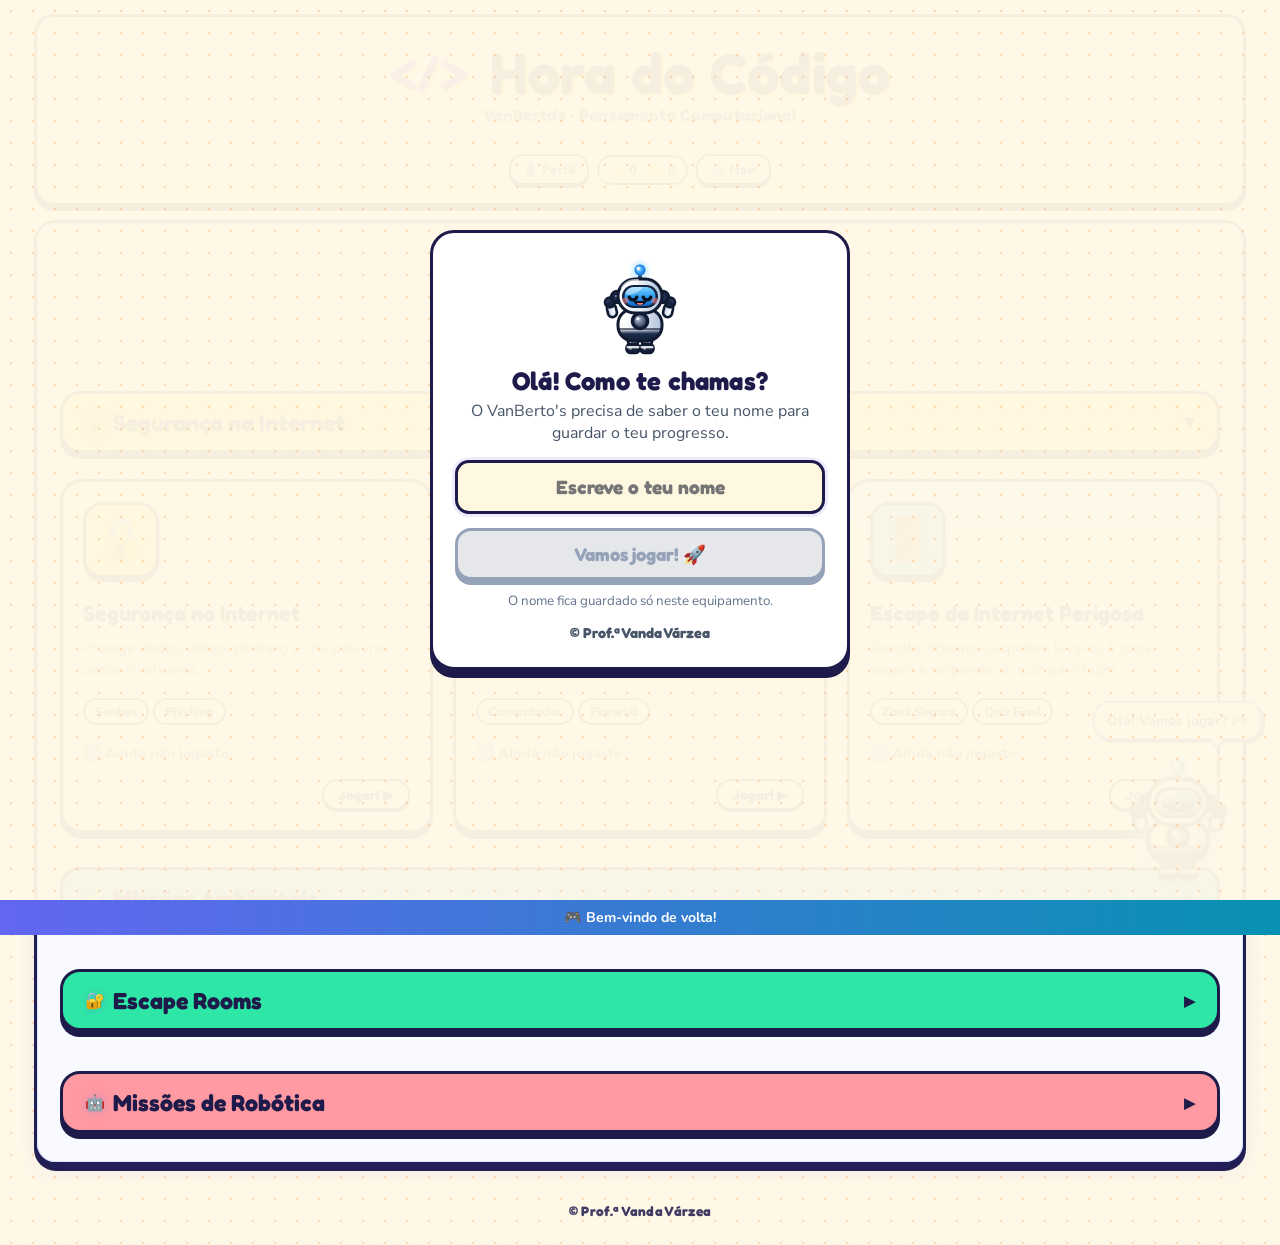
==== commit 61430b88: "Add files via upload" ====
--- a/index.html
+++ b/index.html
@@ -14,7 +14,7 @@
   <meta name="viewport" content="width=device-width, initial-scale=1.0, viewport-fit=cover" />
   <link rel="preconnect" href="https://fonts.googleapis.com">
   <link href="https://fonts.googleapis.com/css2?family=Fredoka:wght@500;600;700&family=Nunito:wght@400;600;700;800;900&family=Nunito+Sans:wght@400;600;700&display=swap" rel="stylesheet">
-  <link rel="stylesheet" href="styles.css?v=25">
+  <link rel="stylesheet" href="styles.css?v=26">
   <link rel="stylesheet" href="vb-blocos.css?v=1">
   <script src="head.js?v=16"></script>
 </head>
@@ -540,7 +540,7 @@
   <div class="fixed-glow"></div>
 </div>
 
-<script src="app.js?v=24"></script>
+<script src="app.js?v=25"></script>
 <script src="vb-blocos.js?v=2"></script>
 
   <!-- ===== ESCAPE ROOMS OVERLAY ===== -->
--- a/styles.css
+++ b/styles.css
@@ -2117,7 +2117,7 @@
 :where(a,button,input,select,textarea,[role="button"],[tabindex]):focus-visible{outline:3px solid #2563eb;outline-offset:2px;border-radius:6px}
 html.vb-big-text{font-size:118%}
 html.vb-big-text .u-desc,html.vb-big-text .muted{font-size:1.05em}
-.vb-a11y-btn{position:fixed;left:10px;bottom:10px;z-index:9998;min-width:44px;min-height:44px;border-radius:999px;border:2px solid #334155;background:#fff;color:#0f172a;font:800 1rem 'Nunito',sans-serif;cursor:pointer;box-shadow:0 2px 8px rgba(0,0,0,.2)}
-.vb-a11y-btn[aria-pressed="true"]{background:#2563eb;color:#fff}
+.vb-a11y-btn{position:fixed;right:10px;top:calc(env(safe-area-inset-top,0px) + 8px);z-index:9998;min-width:44px;min-height:44px;border-radius:999px;border:2px solid #334155;background:#fff;color:#0f172a;font:800 1rem 'Nunito',sans-serif;cursor:pointer;box-shadow:0 2px 8px rgba(0,0,0,.2)}
+.vb-a11y-btn[aria-pressed="true"],#btn-big-text[aria-pressed="true"]{background:#2563eb!important;color:#fff!important}
 @media (prefers-contrast:more){.vb-a11y-btn{border-width:3px}:where(.tag,.u-desc){color:#000!important}}
 @media (prefers-reduced-motion:reduce){*,*::before,*::after{animation-duration:.01ms!important;animation-iteration-count:1!important;transition-duration:.01ms!important;scroll-behavior:auto!important}}
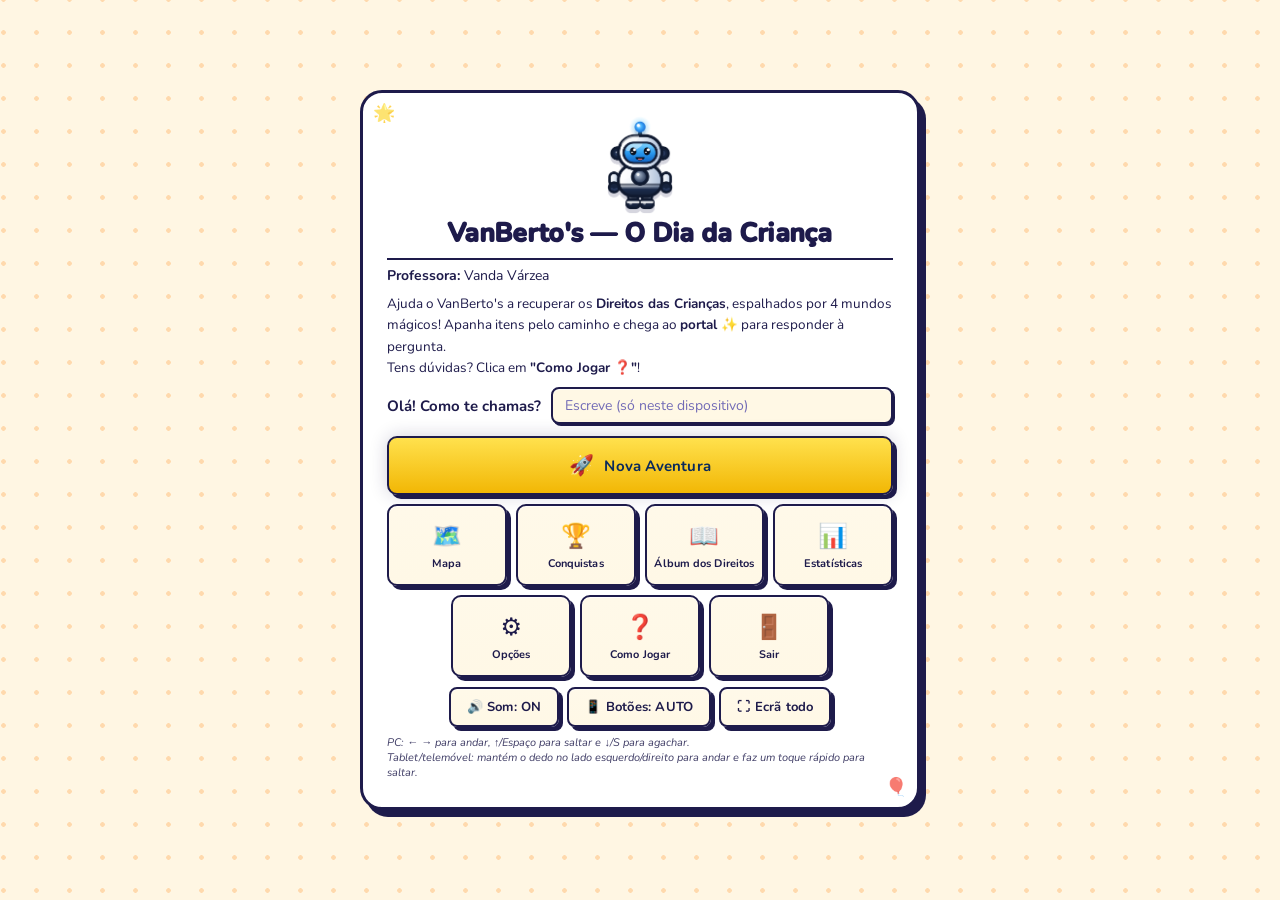
==== commit d9b7afea: "Add files via upload" ====
--- a/index.html
+++ b/index.html
@@ -2,648 +2,836 @@
 <html lang="pt-PT">
 <head>
   <meta charset="UTF-8" />
-    <meta name="theme-color" content="#ff9a3d" />
-  <meta name="mobile-web-app-capable" content="yes" />
+  <!-- Content-Security-Policy: só código e ficheiros do próprio jogo, sem ligações a outros sites.
+       Os 2 scripts inline estão autorizados pelo hash (sha256): se editares o texto desses scripts, o hash muda e o
+       jogo deixa de arrancar — corre «node _dev/check.mjs», que o verifica e diz o valor novo. -->
+  <meta http-equiv="Content-Security-Policy" content="default-src 'self'; script-src 'self' 'sha256-tq0er9YgMj5AkKnbnJ71mtSdWXq0f/aPoTRiW0I1sjM=' 'sha256-RuAraqiv2FYLC8N/puUYLXADGlp3wvWWcwLwcx2Vc4c='; style-src 'self' 'unsafe-inline'; img-src 'self' data: blob:; media-src 'self' data: blob:; font-src 'self'; connect-src 'self' data: blob:; worker-src 'self'; manifest-src 'self'; object-src 'none'; base-uri 'self'; form-action 'none'" />
+  <meta name="viewport" content="width=device-width,initial-scale=1,maximum-scale=1,viewport-fit=cover" />
+  <meta name="description" content="VanBerto's — O Dia da Criança: jogo educativo sobre os direitos das crianças." />
+  <meta name="theme-color" content="#35d7ff" />
+  <link rel="icon" type="image/x-icon" href="favicon.ico" />
+  <link rel="icon" type="image/png" sizes="16x16" href="favicon-16x16.png" />
+  <link rel="icon" type="image/png" sizes="32x32" href="favicon-32x32.png" />
+  <link rel="icon" type="image/png" sizes="48x48" href="favicon-48x48.png" />
+  <link rel="apple-touch-icon" sizes="180x180" href="apple-touch-icon.png" />
+  <link rel="manifest" href="manifest.json" />
   <meta name="apple-mobile-web-app-capable" content="yes" />
   <meta name="apple-mobile-web-app-title" content="VanBerto's" />
-  <meta name="apple-mobile-web-app-status-bar-style" content="default" />
-  <link rel="manifest" href="manifest.webmanifest" />
-  <link rel="icon" href="icons/icon-192.png" />
-  <link rel="apple-touch-icon" href="icons/apple-touch-icon.png" />
-  <title>Hora do Código · VanBerto's</title>
-  <meta name="viewport" content="width=device-width, initial-scale=1.0, viewport-fit=cover" />
-  <link rel="preconnect" href="https://fonts.googleapis.com">
-  <link href="https://fonts.googleapis.com/css2?family=Fredoka:wght@500;600;700&family=Nunito:wght@400;600;700;800;900&family=Nunito+Sans:wght@400;600;700&display=swap" rel="stylesheet">
-  <link rel="stylesheet" href="styles.css?v=26">
-  <link rel="stylesheet" href="vb-blocos.css?v=1">
-  <script src="head.js?v=16"></script>
+  <title>VanBerto's — O Dia da Criança</title>
+  <link rel="stylesheet" href="dia-crianca.css?v=20261123kk1" />
 </head>
 <body>
-  <div class="bg-layer"></div>
-  <div class="wave-layer"></div>
-  <div id="universe-transition"></div>
-
-  <div id="app">
-    <header>
-      <div>
-        <h1><span class="logo-emoji" id="logo-robot"></span> Hora do Código</h1>
-        <div class="hdr-sub">VanBerto's · Pensamento Computacional</div>
-      </div>
-      <div class="badge-row">
-        <button class="btn secondary small" id="btn-hdr-profile">👤 Perfil</button>
-        <div class="badge" id="hdr-progress" title="Os teus níveis e estrelas">⭐ 0 · 🌟 0</div>
-        <!-- Saudação com nome do aluno — inspirada no Dia da Criança -->
-        <div id="vb-student-greeting">👤 <span id="vb-student-name-display"></span></div>
-        <!-- Botão Pausa Professor — tecla P -->
-        <button class="btn secondary small" id="btn-teacher-pause" title="Pausar jogo para a turma (P)">⏸️ Pausa</button>
-        <button class="btn secondary small" id="btn-reset-level-top">🔁 Reiniciar nível</button>
-        <button class="btn secondary small" id="btn-change-universe">🌍 Mudar universo</button>
-        <div class="hdr-more-wrap">
-          <button class="btn secondary small" id="btn-hdr-more" aria-haspopup="true" aria-expanded="false" aria-controls="hdr-more">⚙️ Mais</button>
-          <div class="hdr-more qx-hidden" id="hdr-more">
-            <button class="btn secondary small" id="btn-mute">🔊 Som</button>
-            <button class="btn secondary small" id="btn-dark-mode">🌙 Modo escuro</button>
-            <button class="btn secondary small" id="btn-lang">🇬🇧 English</button>
-            <button class="btn secondary small" id="btn-fullscreen" title="Ecrã inteiro">⛶ Ecrã</button>
-          </div>
-        </div>
-      </div>
-    </header>
-
-    <main>
-      <div class="academy-shell">
-        <!-- SIDEBAR -->
-        <aside class="academy-side" aria-label="Navegação">
-          <div class="side-brand">
-            <div class="side-robot" id="side-robot"></div>
-            <div class="side-brand-text">
-              <div class="side-title">VanBerto's</div>
-              <div class="side-sub" id="side-sub-universe">Escolhe um universo</div>
-            </div>
-          </div>
-          <nav class="side-nav">
-            <button class="side-link" id="side-home">🏠 Início</button>
-            <button class="side-link" id="side-universes">🌍 Universos</button>
-            <button class="side-link" id="side-profile">👤 Perfil</button>
-            <div class="side-group" id="side-cycles-group" style="display:none;">
-              <div class="side-group-title">Ciclos</div>
-              <button class="side-link" id="side-1c">1.º Ciclo</button>
-              <button class="side-link" id="side-2c">2.º Ciclo</button>
-              <button class="side-link" id="side-3c" style="display:none;">3.º Ciclo</button>
-              <button class="side-link" id="side-sec" style="display:none;">Secundário</button>
-            </div>
-            <div class="side-group">
-              <div class="side-group-title">Progresso</div>
-              <div class="side-progress" id="side-progress">⭐ 0 níveis concluídos</div>
-            </div>
-          </nav>
-          <div class="side-footer">
-            <div class="side-tip">💡 Pensa antes de agir!</div>
-          </div>
-        </aside>
-
-        <!-- MAIN AREA -->
-        <section class="academy-main" id="academy-main">
-
-          <!-- ECRÃ UNIVERSO -->
-          <section id="universe-screen" class="screen active">
-            <div class="universe-hero">
-              <div class="hero-robot-wrap">
-                <div class="hero-glow"></div>
-                <div class="hero-robot" id="hero-robot"></div>
-              </div>
-              <h2>Escolhe o teu universo!</h2>
-              <p>Programa o VanBerto's e sobe de nível, do 1.º Ciclo ao Secundário.</p>
-            </div>
-            <div class="universe-grid">
-              <!-- ===== GRUPO: SEGURANÇA NA INTERNET ===== -->
-              <div class="universe-group-label" data-group="security"><span class="group-icon">🔒</span> Segurança na Internet</div>
-              <div class="universe-card u-ciberseg" data-universe="ciberseg">
-                <div class="u-icon">🔒</div>
-                <div class="u-title">Segurança na Internet</div>
-                <div class="u-desc">Protege dados, deteta phishing e cria palavras-passe invencíveis.</div>
-                <div class="u-chips">
-                  <span class="u-chip">Todos os Ciclos</span>
-                  <span class="u-chip">Senhas</span>
-                  <span class="u-chip">Phishing</span>
-                  <span class="u-chip">Privacidade</span>
-                </div>
-              </div>
-              <div class="universe-card u-missoes" data-universe="ciberseguras">
-                <div class="u-icon">🛡️</div>
-                <div class="u-title">Missões CiberSeguras</div>
-                <div class="u-desc">Dentro do computador: combate malware fictício e protege a rede.</div>
-                <div class="u-chips">
-                  <span class="u-chip">Todos os Ciclos</span>
-                  <span class="u-chip">Computador</span>
-                  <span class="u-chip">Firewall</span>
-                  <span class="u-chip">Passwords</span>
-                </div>
-              </div>
-              <div class="universe-card u-escape" data-universe="escape">
-                <div class="u-icon">🚪</div>
-                <div class="u-title">Escape da Internet Perigosa</div>
-                <div class="u-desc">Recolhe ficheiros suspeitos, leva-os à zona segura e responde ao quiz para fugir!</div>
-                <div class="u-chips">
-                  <span class="u-chip">Todos os Ciclos</span>
-                  <span class="u-chip">Zona Segura</span>
-                  <span class="u-chip">Quiz Final</span>
-                  <span class="u-chip">Porta de Saída</span>
-                </div>
-              </div>
-              <!-- ===== GRUPO: AMBIENTE ===== -->
-              <div class="universe-group-label" data-group="environment"><span class="group-icon">🌍</span> Missões Ambientais</div>
-              <div class="universe-card u-ambiente" data-universe="ambiente">
-                <div class="u-icon">🌱</div>
-                <div class="u-title">Missões Ambientais</div>
-                <div class="u-desc">Cuida da floresta, recicla e ajuda a cidade sustentável a crescer.</div>
-                <div class="u-chips">
-                  <span class="u-chip">Todos os Ciclos</span>
-                  <span class="u-chip">Oceanos</span>
-                  <span class="u-chip">Reciclagem</span>
-                  <span class="u-chip">Energia</span>
-                </div>
-              </div>
-              <div class="universe-card u-agua" data-universe="agua">
-                <div class="u-icon">💧</div>
-                <div class="u-title">Missões da Água</div>
-                <div class="u-desc">Limpa oceanos, repara fugas e protege as nascentes da nossa água.</div>
-                <div class="u-chips">
-                  <span class="u-chip">Todos os Ciclos</span>
-                  <span class="u-chip">Oceano</span>
-                  <span class="u-chip">Torneira</span>
-                  <span class="u-chip">Nascente</span>
-                </div>
-              </div>
-              <div class="universe-card u-ar" data-universe="ar">
-                <div class="u-icon">🌬️</div>
-                <div class="u-title">Qualidade do Ar</div>
-                <div class="u-desc">Reduz a poluição, instala filtros e monitoriza a qualidade do ar.</div>
-                <div class="u-chips">
-                  <span class="u-chip">Todos os Ciclos</span>
-                  <span class="u-chip">Cidade</span>
-                  <span class="u-chip">Vento</span>
-                  <span class="u-chip">Mobilidade</span>
-                </div>
-              </div>
-              <!-- ===== VanBerto's Escape Rooms (Segurança + Ambiente) ===== -->
-              <div class="universe-group-label" data-group="escaperooms"><span class="group-icon">🔐</span> Escape Rooms</div>
-              <div class="universe-card u-escaperooms" data-universe="escaperooms">
-                <div class="u-icon">🔐</div>
-                <div class="u-title">VanBerto's Escape Rooms</div>
-                <div class="u-desc">5 salas temáticas com puzzles, anagramas e desafios. Internet, Água, Ar, Malware e Fake News!</div>
-                <div class="u-chips">
-                  <span class="u-chip">Internet</span>
-                  <span class="u-chip">Água</span>
-                  <span class="u-chip">Ar</span>
-                  <span class="u-chip">Fake News</span>
-                </div>
-              </div>
-              <!-- ===== VanBerto's Missões de Robótica (Fábrica + Cão Robô) ===== -->
-              <div class="universe-group-label" data-group="blocos"><span class="group-icon">🤖</span> Missões de Robótica</div>
-              <div class="universe-card u-fabrica" data-universe="fabrica" role="button" tabindex="0">
-                <div class="u-icon">🏭</div>
-                <div class="u-title">Fábrica de Carros</div>
-                <div class="u-desc">Programa uma fábrica 3D: solda, pinta, monta o motor e as rodas e entrega o carro.</div>
-                <div class="u-chips">
-                  <span class="u-chip">Blocos</span>
-                  <span class="u-chip">Python</span>
-                  <span class="u-chip">3D</span>
-                </div>
-              </div>
-              <div class="universe-card u-fabrica" data-universe="natal" role="button" tabindex="0">
-                <div class="u-icon">🎅</div>
-                <div class="u-title">Fábrica do Pai Natal</div>
-                <div class="u-desc">Comanda os duendes do Pai Natal: faz os brinquedos, embrulha, põe laços e cartões e carrega o trenó.</div>
-                <div class="u-chips">
-                  <span class="u-chip">Blocos</span>
-                  <span class="u-chip">Python</span>
-                </div>
-              </div>
-              <div class="universe-card u-casa" data-universe="casa" role="button" tabindex="0">
-                <div class="u-icon">🐕</div>
-                <div class="u-title">Cão Robô</div>
-                <div class="u-desc">Guia o cão robô até à tigela, acende as luzes e abre as portas da casa.</div>
-                <div class="u-chips">
-                  <span class="u-chip">Blocos</span>
-                  <span class="u-chip">Python</span>
-                  <span class="u-chip">3D</span>
-                </div>
-              </div>
-            </div>
-          </section>
-
-          <!-- MENU (ciclos) -->
-          <section id="menu-screen" class="screen hidden">
-            <div style="display:flex;justify-content:space-between;align-items:center;flex-wrap:wrap;gap:6px;margin-bottom:8px;">
-              <button class="btn secondary small" id="btn-back-universes-menu">🌍 Universos</button>
-              <button class="btn secondary small" id="btn-profile-mobile">👤 Perfil</button>
-            </div>
-            <div class="menu-layout">
-              <div class="hero">
-                <div class="hero-top">
-                  <div class="hero-text">
-                    <h2 id="menu-title">Programa o robô!</h2>
-                    <p id="menu-desc">Escolhe o teu ciclo e começa a missão.</p>
-                  </div>
-                  <div class="hero-robot-wrap">
-                    <div class="hero-glow"></div>
-                    <div class="hero-robot" id="hero-robot-menu"></div>
-                  </div>
-                </div>
-                <div class="hero-bottom">
-                  <span class="pill">💡 Pensa antes de agir.</span>
-                  <span class="pill">📥 Só 1 objeto de cada vez.</span>
-                  <span class="pill">⭐ Menos movimentos = mais estrelas.</span>
-                </div>
-              </div>
-              <div>
-                <div class="menu-header">
-                  <h2>Escolhe o teu ciclo</h2>
-                  <p id="menu-cycle-desc">Começa pelo 1.º Ciclo e sobe de nível.</p>
-                </div>
-                <div class="cycle-grid" id="cycle-grid">
-                  <!-- Filled dynamically -->
-                </div>
-              </div>
-            </div>
-          </section>
-
-          <!-- PERFIL -->
-          <section id="profile-screen" class="screen hidden">
-            <div class="back-row">
-              <button class="btn secondary small" id="btn-back-profile">← Voltar</button>
-              <span class="small-text">👤 O meu Perfil</span>
-            </div>
-
-            <!-- Nome + stats globais -->
-            <div style="background:rgba(238,242,255,0.6);border:1.5px solid rgba(199,210,254,0.6);border-radius:var(--radius-md);padding:14px 18px;margin-bottom:14px;">
-              <div style="display:flex;align-items:center;gap:12px;flex-wrap:wrap;">
-                <div style="flex:1;min-width:180px;">
-                  <div style="font-size:.78rem;color:var(--muted);font-weight:700;margin-bottom:4px;">O teu nome</div>
-                  <input id="student-name-input" type="text" placeholder="Escreve o teu nome..." maxlength="40"
-                    style="width:100%;padding:8px 12px;border-radius:10px;border:1.5px solid #c7d2fe;font-size:.9rem;outline:none;">
-                </div>
-                <div id="overall-stats" style="font-size:.85rem;color:var(--muted);text-align:center;min-width:120px;"></div>
-              </div>
-            </div>
-
-            <!-- Grid: conquistas + progresso -->
-            <div id="profile-content-grid" style="display:grid;grid-template-columns:1fr 1fr;gap:16px;align-items:start;">
-              <div>
-                <h3 style="margin:0 0 8px;font-size:.95rem;">🏆 Conquistas</h3>
-                <div id="badge-grid"></div>
-              </div>
-              <div>
-                <h3 style="margin:0 0 8px;font-size:.95rem;">📊 Progresso por tema</h3>
-                <div id="theme-progress-list">
-                  <div id="profile-no-universe" style="font-size:.82rem;color:var(--muted);padding:8px;display:none;">Seleciona um universo para ver o teu progresso por tema.</div>
-                </div>
-              </div>
-            </div>
-          </section>
-
-          <!-- TEMAS 1.º CICLO -->
-          <section id="themes-1c" class="screen hidden">
-            <div class="back-row">
-              <button class="btn secondary small" id="btn-back-menu-1c">← Voltar ao menu</button>
-              <span class="small-text" id="cycle-desc-1c">1.º Ciclo · Comandos imediatos.</span>
-            </div>
-            <div class="theme-grid" id="theme-grid-1c"></div>
-          </section>
-
-          <!-- TEMAS 2.º CICLO -->
-          <section id="themes-2c" class="screen hidden">
-            <div class="back-row">
-              <button class="btn secondary small" id="btn-back-menu-2c">← Voltar ao menu</button>
-              <span class="small-text" id="cycle-desc-2c">2.º Ciclo · Planeia a sequência.</span>
-            </div>
-            <div class="theme-grid" id="theme-grid-2c"></div>
-          </section>
-
-          <!-- TEMAS 3.º CICLO -->
-          <section id="themes-3c" class="screen hidden">
-            <div class="back-row">
-              <button class="btn secondary small" id="btn-back-menu-3c">← Voltar ao menu</button>
-              <span class="small-text" id="cycle-desc-3c">3.º Ciclo · Sequência e otimização.</span>
-            </div>
-            <div class="theme-grid" id="theme-grid-3c"></div>
-          </section>
-
-          <!-- TEMAS SECUNDÁRIO -->
-          <section id="themes-sec" class="screen hidden">
-            <div class="back-row">
-              <button class="btn secondary small" id="btn-back-menu-sec">← Voltar ao menu</button>
-              <span class="small-text" id="cycle-desc-sec">Secundário · Estratégia e eficiência.</span>
-            </div>
-            <div class="theme-grid" id="theme-grid-sec"></div>
-          </section>
-
-          <!-- ECRÃ JOGO -->
-          <section id="game-screen" class="screen hidden">
-            <div class="back-row">
-              <div class="breadcrumbs">
-                <button class="btn secondary small" id="btn-back-themes">← Temas</button>
-                <span> / <strong id="crumb-theme">Tema</strong> · <span id="crumb-level">Nível 1</span></span>
-              </div>
-              <div style="display:flex;align-items:center;gap:6px;flex-wrap:wrap;">
-                <button class="btn secondary small" id="btn-main-menu">🏠 Menu</button>
-                <button class="btn secondary small" id="btn-show-tut" title="Rever tutorial" style="padding:4px 9px;">❓</button>
-                <span class="pill" id="pill-difficulty">Dificuldade: fácil</span>
-              </div>
-            </div>
-            <div class="game-layout">
-              <div>
-                <div class="level-info">
-                  <div class="level-title">
-                    <span id="level-title-text">Título</span>
-                    <span id="level-emoji">🌱</span>
-                  </div>
-                  <div class="level-desc" id="level-desc">Descrição do objetivo.</div>
-                  <div class="tag-row">
-                    <span class="tag">🧩 Recolhe todos e deposita no 📥.</span>
-                    <span class="tag">📥 Só <strong>1 objeto</strong> de cada vez.</span>
-                    <span class="tag">⭐ Ótimo = 3 estrelas.</span>
-                    <span class="tag" id="tag-optimal">🏁 Ótimo: —</span>
-                    <span class="view-ctrls" role="group" aria-label="Vista do tabuleiro">
-                    <button type="button" class="tag tag-btn" id="btn-3d" aria-pressed="true" title="Alternar tabuleiro 2D / 3D">🧊 3D</button>
-                    <button type="button" class="tag tag-btn" id="btn-cam-l" title="Rodar o tabuleiro para a esquerda" aria-label="Rodar o tabuleiro para a esquerda">⟲</button>
-                    <button type="button" class="tag tag-btn" id="btn-cam-r" title="Rodar o tabuleiro para a direita" aria-label="Rodar o tabuleiro para a direita">⟳</button>
-                    <button type="button" class="tag tag-btn" id="btn-tilt" title="Mudar a inclinação da vista" aria-label="Mudar a inclinação da vista">📐 Média</button>
-                    <button type="button" class="tag tag-btn" id="btn-follow" aria-pressed="false" title="A câmara segue o robô" aria-label="A câmara segue o robô">🎥 Seguir</button>
-                    <button type="button" class="tag tag-btn" id="btn-cam-reset" title="Recentrar a vista (também: duplo clique no tabuleiro)" aria-label="Recentrar a vista">🎯 Recentrar</button>
-                    </span>
-                  </div>
-                </div>
-                <div class="grid-wrapper">
-                  <div id="grid" class="grid"></div>
-                </div>
-              </div>
-              <div>
-                <div class="tag-row" style="margin-bottom:6px;">
-                  <span class="tag">🎮 Comandos do robô</span>
-                </div>
-                <div class="dpad-wrap" role="group" aria-label="Comandos do robô">
-                  <button class="dpad-btn cmd-btn dp-move" id="btn-cmd-move" data-cmd="MOVE" aria-label="Avançar o robô"><span class="dpad-arrow">⬆️</span><span class="dpad-label">Avançar</span></button>
-                  <button class="dpad-btn cmd-btn dp-left" id="btn-cmd-left" data-cmd="LEFT" aria-label="Rodar à esquerda"><span class="dpad-arrow">↩️</span><span class="dpad-label">Esq.</span></button>
-                  <div class="dpad-center"><div class="dpad-compass" id="dpad-compass" role="img" aria-label="Direção do robô" title="Direção do robô">
-                    <svg class="compass-needle" id="compass-needle" viewBox="0 0 24 24" aria-hidden="true" focusable="false"><polygon points="12,1.5 19,20.5 12,16.4 5,20.5"/><polygon class="tail" points="12,16.4 19,20.5 12,22.5 5,20.5"/></svg>
-                  </div></div>
-                  <button class="dpad-btn cmd-btn dp-right" id="btn-cmd-right" data-cmd="RIGHT" aria-label="Rodar à direita"><span class="dpad-arrow">↪️</span><span class="dpad-label">Dir.</span></button>
-                  <button class="dpad-btn cmd-btn dp-back" id="btn-cmd-back" data-cmd="BACK" aria-label="Recuar o robô"><span class="dpad-arrow">⬇️</span><span class="dpad-label">Recuar</span></button>
-                  <button class="dpad-btn cmd-btn dpad-action-btn dp-collect" id="btn-cmd-collect" data-cmd="COLLECT" aria-label="Recolher objeto"><span class="dpad-arrow">✋</span><span class="dpad-label">Recolher</span></button>
-                  <button class="dpad-btn cmd-btn dpad-action-btn dp-drop" id="btn-cmd-drop" data-cmd="DROP" aria-label="Depositar objeto"><span class="dpad-arrow">📥</span><span class="dpad-label">Depositar</span></button>
-                </div>
-                <div id="queue-box" class="queue-box hidden">
-                  <span id="queue-label" style="margin-right:4px;font-size:.78rem;font-weight:600;">Sequência:</span>
-                  <div class="queue-mode-tabs qx-hidden" id="queue-mode-tabs" role="group" aria-label="Como queres programar o robô?">
-                    <button type="button" class="btn small" id="tab-blocks" aria-pressed="true">🧩 Blocos</button>
-                    <button type="button" class="btn secondary small" id="tab-write" aria-pressed="false">✍️ Escrever</button>
-                  </div>
-                  <div id="queue-commands" style="display:flex;flex-wrap:wrap;gap:4px;"></div>
-                  <pre id="queue-pseudo" class="qx-hidden" aria-label="O teu programa em pseudocódigo"></pre>
-                  <div class="queue-blocks-toolbar qx-hidden" id="queue-blocks-toolbar">
-                    <button class="btn secondary small" id="btn-block-repeat" title="Repete os passos que escolheres N vezes">🔁 Repetir</button>
-                    <button class="btn secondary small qx-hidden" id="btn-pseudo-toggle" aria-pressed="false" title="Mostra a tua sequência escrita em pseudocódigo">👁️ Pseudocódigo</button>
-                    <div class="queue-repeat-picker qx-hidden" id="queue-repeat-picker">
-                      <span class="queue-blocks-hint">Quantas vezes?</span>
-                      <button class="btn small times-btn" data-times="2">2×</button>
-                      <button class="btn small times-btn" data-times="3">3×</button>
-                      <button class="btn small times-btn" data-times="4">4×</button>
-                      <button class="btn small times-btn" data-times="5">5×</button>
-                      <button class="btn secondary small" id="btn-repeat-cancel">❌</button>
-                    </div>
-                    <div class="queue-group-active qx-hidden" id="queue-group-active">
-                      <span class="queue-blocks-hint" id="queue-group-hint"></span>
-                      <button class="btn small" id="btn-group-close">✅ Fechar</button>
-                      <button class="btn secondary small" id="btn-group-cancel">❌ Cancelar</button>
-                    </div>
-                  </div>
-                  <div class="write-panel qx-hidden" id="write-panel">
-                    <div class="write-tools">
-                      <button type="button" class="btn secondary small" id="wr-repeat" title="Escreve uma linha REPETIR — os passos a repetir vão por baixo, mais para dentro">🔁 REPETIR</button>
-                      <button type="button" class="btn secondary small" id="wr-indent" title="Põe a linha mais para dentro (Tab)">⇥ Indentar</button>
-                      <button type="button" class="btn secondary small" id="wr-outdent" title="Põe a linha mais para fora (Shift+Tab)">⇤ Desindentar</button>
-                    </div>
-                    <pre id="write-demo" class="qx-hidden" aria-label="Demonstração: o programa a ser escrito e executado"></pre>
-                    <textarea id="write-code" rows="8" wrap="off" spellcheck="false" autocomplete="off" autocorrect="off" autocapitalize="off"
-                      aria-label="Escreve o teu programa em pseudocódigo, um comando por linha"
-                      placeholder="// Um comando por linha. Por exemplo:&#10;AVANÇAR&#10;REPETIR 2 VEZES&#10;    VIRAR À DIREITA&#10;    AVANÇAR"></textarea>
-                    <div class="write-msg" id="write-msg" role="status" aria-live="polite"></div>
-                    <div class="qx-actions">
-                      <button type="button" class="btn small" id="wr-run">▶️ Executar</button>
-                      <button type="button" class="btn secondary small" id="wr-clear">🧹 Limpar</button>
-                      <button type="button" class="btn secondary small" id="wr-to-blocks" title="Converte o que escreveste em blocos (substitui os blocos que lá estiverem)">🧩 Ver em blocos</button>
-                    </div>
-                    <details class="write-help">
-                      <summary>📖 Que palavras posso usar?</summary>
-                      <div>
-                        Um comando por linha: <code>AVANÇAR</code> · <code>RECUAR</code> · <code>VIRAR À ESQUERDA</code> · <code>VIRAR À DIREITA</code> · <code>APANHAR</code> · <code>DEPOSITAR</code><br>
-                        Para repetir: <code>REPETIR 3 VEZES</code> e, nas linhas de baixo, os passos a repetir <b>mais para dentro</b> (tecla Tab ou 4 espaços). Podes pôr um REPETIR dentro de outro (até 2 níveis).<br>
-                        Comentários começam por <code>//</code>. Maiúsculas, minúsculas e acentos não importam.<br>
-                        Ao carregar em ▶️ Executar, o nível recomeça sempre do início. Os botões de direção e as teclas W A S D E F também escrevem a linha por ti. (Esc e depois Tab sai da caixa de texto.)
-                      </div>
-                    </details>
-                  </div>
-                </div>
-                <div class="feedback-box" id="feedback"></div>
-                <div class="controls-row">
-                  <button class="btn small" id="btn-run-queue">▶️ Executar</button>
-                  <button class="btn secondary small" id="btn-undo-queue">↩ Apagar</button>
-                  <button class="btn secondary small" id="btn-clear-queue">🧹 Limpar</button>
-                  <button class="btn secondary small" id="btn-reset-level">↺ Reiniciar</button>
-                  <button class="btn secondary small" id="btn-reset-theme" title="Volta ao nível 1 deste tema e apaga o progresso do tema">🗑 Reset tema</button>
-                  <button class="btn secondary small qx-hidden" id="btn-demo" title="Mostra uma forma de resolver este nível">🎬 Demonstração</button>
-                  <button class="btn secondary small qx-hidden" id="btn-pseudo-challenge" title="Perguntas para ler pseudocódigo e prever o que o robô faz">🧠 Desafio de Pseudocódigo</button>
-                  <button class="btn secondary small qx-hidden" id="btn-cert-theme" title="Certificado deste tema">🎓 Certificado</button>
-                  <button class="btn secondary small qx-hidden" id="btn-cert-cycle" title="Certificado de todo o ciclo">🎓 Ciclo</button>
-                </div>
-                <div class="status-bar">
-                  <div class="moves" id="moves">Movimentos: 0</div>
-                  <div style="display:flex;align-items:center;gap:6px;flex-wrap:wrap;">
-                    <div class="small-text" id="hint-text"></div>
-                    <button id="btn-show-solution">💡 Ver solução</button>
-                    <span class="attempt-counter" id="attempt-counter"></span>
-                  </div>
-                  <div class="small-text kbd-hint" id="kbd-hint">⌨️ W/↑ avançar · S/↓ recuar · A/← esq · D/→ dir · E recolher · F depositar</div>
-                </div>
-                <div id="solution-banner">
-                  <span id="solution-banner-text">🗺️ Caminho ótimo mostrado na grelha.</span>
-                  <button id="solution-banner-hide" onclick="hideSolutionPath()">Esconder</button>
-                </div>
-              </div>
-            </div>
-          </section>
-
-        </section><!-- /academy-main -->
-      </div><!-- /academy-shell -->
-    </main>
-    <div id="app-footer">© Prof.ª Vanda Várzea</div>
-  </div>
-
-  <!-- POPUP QUIZ ESCAPE -->
-  <div class="popup" id="popup-escape-quiz">
-    <div class="popup-inner" id="popup-escape-quiz-inner" style="max-width:430px;text-align:left;">
-    </div>
-  </div>
-
-  <!-- POPUP NÍVEL CONCLUÍDO -->
-  <div class="popup" id="popup-complete">
-    <div class="popup-inner">
-      <div class="popup-confetti" id="popup-confetti"></div>
-      <!-- VanBerto + bubble -->
-      <div class="popup-vb-row">
-        <div class="popup-vb-avatar" id="popup-vb-avatar"></div>
-        <div class="popup-vb-bubble" id="popup-vb-msg">Ótimo trabalho! 🎉</div>
-      </div>
-      <h3 id="popup-title">Nível concluído!</h3>
-      <div class="popup-stars">
-        <span class="popup-star" id="popup-star1">⭐</span>
-        <span class="popup-star" id="popup-star2">⭐</span>
-        <span class="popup-star" id="popup-star3">⭐</span>
-      </div>
-      <div class="popup-divider"></div>
-      <p id="popup-text"></p>
-      <div class="popup-btns" id="popup-btns">
-        <button class="btn small" id="popup-next">Continuar ➡️</button>
-        <button class="btn secondary small" id="popup-share" hidden>📋 Copiar resultado</button>
-        <button class="btn secondary small qx-hidden" id="popup-cert-btn">🎓 Certificado do tema</button>
-        <button class="btn secondary small qx-hidden" id="popup-cert-cycle-btn">🎓 Certificado do ciclo</button>
-      </div>
-    </div>
-  </div>
-
-  <!-- CERTIFICADO (por tema e por ciclo) -->
-  <div class="cert-overlay qx-hidden" id="certificateOverlay" role="dialog" aria-modal="true" aria-label="Certificado">
-    <div class="certificate-card">
-      <img id="certImage" class="cert-image" alt="Certificado" />
-      <div class="cert-src" aria-hidden="true" style="display:none">
+
+  <!-- ═══════════════════════════════════════════
+       ERRO INESPERADO — rede de segurança
+       Registada o mais cedo possível (antes do Phaser e do resto do jogo), para apanhar também
+       falhas durante o carregamento. Ver a explicação e os testes em dia-crianca.js / _dev/smoke.py.
+  ═══════════════════════════════════════════ -->
+  <div id="fatalErrorOverlay" style="display:none;position:fixed;inset:0;z-index:99999;background: rgba(255,247,226,0.92);align-items:center;justify-content:center;padding:16px;font-family:'Baloo 2',sans-serif;">
+    <div style="max-width:420px;width:100%;background: #fff8e7;border: 3px solid #1e1b4b;border-radius:14px;padding:22px 24px;text-align:center;color: #1e1b4b;box-shadow: 0 0 40px rgba(30,27,75,0.20);">
+      <div style="font-size:40px;margin-bottom:6px;">😵</div>
+      <h2 style="margin:0 0 8px;color: #1e1b4b;font-size:20px;">Ups, algo correu mal!</h2>
+      <p style="margin:0 0 6px;font-size:14px;line-height:1.5;">Não é culpa tua — o jogo encontrou um problema inesperado.</p>
+      <p style="margin:0 0 16px;font-size:13px;line-height:1.5;opacity:0.85;">O teu progresso já está guardado neste dispositivo. Tenta recarregar; se acontecer sempre, pede a um adulto para avisar quem fez o jogo.</p>
+      <button id="btnFatalReload" style="font:inherit;font-weight:800;font-size:15px;padding:10px 22px;border-radius:10px;border: 2px solid #1e1b4b;background: linear-gradient(180deg,#d6f4ff,#d6f4ff);color: #1e1b4b;cursor:pointer;">🔄 Recarregar o jogo</button>
+      <p id="fatalErrorDetail" style="margin:14px 0 0;font-size:10px;opacity:0.5;word-break:break-word;"></p>
+    </div>
+  </div>
+  <script>
+    (function () {
+      var shown = false;
+      function showFatal(message) {
+        if (shown) return; shown = true; // só a 1.ª vez — evita várias sobrepostas se houver mais do que um erro
+        var ov = document.getElementById("fatalErrorOverlay");
+        if (!ov) { console.error("[VanBerto's] erro fatal, sem overlay para o mostrar:", message); return; }
+        ov.style.display = "flex";
+        var detail = document.getElementById("fatalErrorDetail");
+        if (detail && message) detail.textContent = String(message).slice(0, 200);
+      }
+      window.addEventListener("error", function (e) { showFatal(e.message || e.error); });
+      window.addEventListener("unhandledrejection", function (e) { showFatal((e.reason && e.reason.message) || e.reason); });
+      document.getElementById("btnFatalReload").addEventListener("click", function () { location.reload(); });
+      // Gancho para os testes (_dev/smoke.py) simularem um erro real sem mexer no resto do jogo.
+      window.__vb_triggerFatalError = function () { setTimeout(function () { throw new Error("erro de teste"); }); };
+    })();
+  </script>
+
+  <div id="game"></div>
+
+  <!-- ═══════════════════════════════════════════
+       MENU PRINCIPAL
+  ═══════════════════════════════════════════ -->
+  <div id="startOverlay" class="overlay">
+    <div class="card">
+      <img class="start-robot" src="vanberto_real.png" alt="VanBerto's, o robô" width="96" height="96" />
+      <h1>VanBerto's — O Dia da Criança</h1>
+      <p class="sub"><strong>Professora:</strong> Vanda Várzea</p>
+      <p class="desc">
+        Ajuda o VanBerto's a recuperar os <strong>Direitos das Crianças</strong>,
+        espalhados por 4 mundos mágicos! Apanha itens pelo caminho e chega ao <strong>portal ✨</strong>
+        para responder à pergunta.<br>
+        Tens dúvidas? Clica em <strong>"Como Jogar ❓"</strong>!
+      </p>
+      <div class="name-row">
+        <label for="playerName">Olá! Como te chamas?</label>
+        <input type="text" id="playerName" maxlength="20" placeholder="Escreve (só neste dispositivo)" autocomplete="off" />
+      </div>
+
+      <!-- MENU PRINCIPAL — grelha de opções -->
+      <div class="main-menu-grid">
+        <button id="btnStart" class="btn primary menu-tile">🚀<span>Nova Aventura</span></button>
+        <button id="btnOpenMap" class="btn menu-tile">🗺️<span>Mapa</span></button>
+        <button id="btnAchievements" class="btn menu-tile">🏆<span>Conquistas</span></button>
+        <button id="btnAlbum" class="btn menu-tile">📖<span>Álbum dos Direitos</span></button>
+        <button id="btnStats" class="btn menu-tile">📊<span>Estatísticas</span></button>
+        <button id="btnOptions" class="btn menu-tile">⚙️<span>Opções</span></button>
+        <button id="btnHow" class="btn menu-tile">❓<span>Como Jogar</span></button>
+        <button id="btnExitGame" class="btn menu-tile">🚪<span>Sair</span></button>
+      </div>
+
+      <div class="row">
+        <button id="btnMute" class="btn">🔊 Som: ON</button>
+        <button id="btnTouchToggleStart" class="btn">📱 Botões: AUTO</button>
+        <button id="btnFullscreen" class="btn">⛶ Ecrã todo</button>
+      </div>
+      <p class="tiny">
+        <span class="hint-pc">PC: ← → para andar, ↑/Espaço para saltar e ↓/S para agachar.<br></span>
+        Tablet/telemóvel: mantém o dedo no lado esquerdo/direito para andar e faz um toque rápido para saltar.
+      </p>
+      <p class="tiny" id="versionTag" hidden aria-hidden="true" style="display:none !important;">Versão 20261123kk1</p>
+    </div>
+  </div>
+
+  <!-- ═══════════════════════════════════════════
+       NÍVEL DE DIFICULDADE — Fácil / Difícil
+       Pedido do Berto: o jogo era só para 1º/2º ciclo; este ano é preciso
+       também para 3º ciclo e secundário. Mostrado sempre que se clica em
+       "Nova Aventura" (ver btnStart em dia-crianca.js), antes de reiniciar
+       o progresso e abrir o mapa. Também pode ser mudado mais tarde em
+       Opções (optBtnDifficulty), sem ser preciso recomeçar tudo.
+  ═══════════════════════════════════════════ -->
+  <div id="difficultyOverlay" class="overlay hidden" role="dialog" aria-modal="true" aria-label="Escolher nível de dificuldade">
+    <div class="card">
+      <h1>🎯 Escolhe o nível</h1>
+      <p class="desc">Isto ajusta as perguntas do quiz e o desafio dos vilões/chefes.</p>
+      <div class="difficulty-options">
+        <button id="btnDiffFacil" class="btn difficulty-tile diff-facil">😊<span>Fácil</span></button>
+        <button id="btnDiffDificil" class="btn difficulty-tile diff-dificil">🎓<span>Difícil</span></button>
+        <button id="btnDiffExtremo" class="btn difficulty-tile diff-extremo">🔥<span>Extremo</span></button>
+      </div>
+      <p class="tiny">😊 Fácil — ritmo habitual.<br>🎓 Difícil — vilões/chefes mais rápidos e menos vidas.<br>🔥 Extremo — só 1 vida, vilões/chefes ainda mais rápidos, quase sem Star Power.</p>
+    </div>
+  </div>
+
+  <!-- ═══════════════════════════════════════════
+       HISTÓRIA PRINCIPAL — introdução narrativa
+  ═══════════════════════════════════════════ -->
+  <div id="mainStoryOverlay" class="overlay hidden" role="dialog" aria-modal="true" aria-label="História principal">
+    <div class="card history-card main-story-card">
+      <div class="main-story-robot">
+        <img src="vanberto_real.png" alt="VanBerto's" class="main-story-robot-img" />
+        <div class="main-story-particles" aria-hidden="true"></div>
+      </div>
+      <div class="history-header">
+        <span class="history-icon">🌟</span>
+        <div>
+          <h2>VanBerto's precisa de ajuda!</h2>
+          <p class="history-subtitle">A missão começa agora</p>
+        </div>
+      </div>
+      <p class="history-text">Olá! Eu sou o VanBerto's! Algo terrível aconteceu! Os Direitos das Crianças desapareceram do mundo e foram espalhados por 4 mundos mágicos. Preciso da tua ajuda para recuperar cada direito e devolvê-lo a todas as crianças!</p>
+      <div class="row">
+        <button id="btnMainStoryContinue" class="btn primary">Vamos lá! 🗺️ ▶</button>
+      </div>
+    </div>
+  </div>
+
+  <!-- ═══════════════════════════════════════════
+       MAPA DA AVENTURA
+  ═══════════════════════════════════════════ -->
+  <div id="mapOverlay" class="overlay hidden" role="dialog" aria-modal="true" aria-label="Mapa da Aventura">
+    <div class="card map-card">
+      <div class="card-seal" aria-hidden="true">🗺️</div>
+      <h2>🗺️ Mapa da Aventura</h2>
+      <p class="map-progress-line">
+        <span id="mapProgressPct">0%</span> concluído ·
+        <span id="mapStarsTotal">0</span> ⭐ obtidas
+      </p>
+      <div class="map-progress-track"><div id="mapProgressFill" class="map-progress-fill"></div></div>
+
+      <div id="mapRegionsGrid" class="map-regions-grid"><!-- preenchido via JS --></div>
+
+      <p class="tiny map-hint">💡 Toca numa região desbloqueada para começar esse troço da aventura.</p>
+      <div class="row">
+        <button id="btnCloseMap" class="btn primary">Fechar</button>
+        <button id="btnMapMenu" class="btn">🏠 Menu principal</button>
+        <button id="btnMapExit" class="btn">🚪 Sair do jogo</button>
+      </div>
+    </div>
+  </div>
+
+  <div id="worldMapOverlay" class="overlay hidden" role="dialog" aria-modal="true" aria-label="Mapa do Mundo">
+    <div class="world-map-panel" id="worldMapPanel">
+      <button type="button" id="btnBackToMap" class="world-map-back" aria-label="Voltar ao mapa">← Mundos</button>
+      <div class="world-map-title">
+        <div class="world-map-icon" id="worldMapIcon" aria-hidden="true"></div>
+        <div class="world-map-text">
+          <h2 id="worldMapName"></h2>
+          <p id="worldMapSub"></p>
+        </div>
+      </div>
+      <div class="world-map-progress" id="worldMapProgress"></div>
+      <div id="worldMapNodes" class="world-map-nodes"><!-- preenchido via JS --></div>
+    </div>
+  </div>
+
+  <!-- ═══════════════════════════════════════════
+       CONQUISTAS
+  ═══════════════════════════════════════════ -->
+  <div id="achievementsOverlay" class="overlay hidden" role="dialog" aria-modal="true" aria-label="Conquistas">
+    <div class="card achievements-card">
+      <div class="card-seal" aria-hidden="true">🏆</div>
+      <h2>🏆 Conquistas</h2>
+      <p class="map-progress-line">
+        Desbloqueadas: <span id="achievementsCounter" style="color: #1e1b4b;">0/7</span>
+      </p>
+      <div id="achievementsGrid" class="achievements-grid"><!-- preenchido via JS --></div>
+      <div class="row">
+        <button id="btnCloseAchievements" class="btn primary">Fechar</button>
+      </div>
+    </div>
+  </div>
+
+  <!-- ═══════════════════════════════════════════
+       ÁLBUM DOS DIREITOS
+  ═══════════════════════════════════════════ -->
+  <div id="albumOverlay" class="overlay hidden" role="dialog" aria-modal="true" aria-label="Álbum dos Direitos">
+    <div class="card album-card-outer">
+      <div class="card-seal" aria-hidden="true">📖</div>
+      <h2>📖 Álbum dos Direitos</h2>
+      <p class="map-progress-line">
+        Coleção: <span id="albumProgressPct" style="color: #1e1b4b;">0%</span> concluída
+      </p>
+      <div class="map-progress-track"><div id="albumProgressFill" class="map-progress-fill"></div></div>
+      <div id="albumGrid" class="album-grid"><!-- preenchido via JS --></div>
+      <div class="row">
+        <button id="btnCloseAlbum" class="btn primary">Fechar</button>
+      </div>
+    </div>
+  </div>
+
+  <!-- ═══════════════════════════════════════════
+       ESTATÍSTICAS
+  ═══════════════════════════════════════════ -->
+  <div id="statsOverlay" class="overlay hidden" role="dialog" aria-modal="true" aria-label="Estatísticas">
+    <div class="card stats-card">
+      <div class="card-seal" aria-hidden="true">📊</div>
+      <h2>📊 As Tuas Estatísticas</h2>
+      <div id="statsContent" class="stats-content" tabindex="0" role="region" aria-label="Lista de estatísticas"><!-- preenchido via JS --></div>
+      <p class="stats-note">🔒 O teu nome e o teu progresso ficam só neste dispositivo. «Limpar tudo» apaga-os.</p>
+      <div class="row">
+        <button id="btnCloseStats" class="btn primary">Fechar</button>
+        <button id="btnResetStats" class="btn stats-reset-btn">🗑️ Limpar tudo</button>
+      </div>
+    </div>
+  </div>
+
+  <!-- ═══════════════════════════════════════════
+       OPÇÕES
+  ═══════════════════════════════════════════ -->
+  <div id="optionsOverlay" class="overlay hidden" role="dialog" aria-modal="true" aria-label="Opções">
+    <div class="card options-card">
+      <div class="card-seal" aria-hidden="true">⚙️</div>
+      <h2>⚙️ Opções</h2>
+
+      <div id="optionsScroll" class="options-scroll" tabindex="0" role="region" aria-label="Lista de opções">
+      <div class="options-section">
+        <p class="options-section-title">🔊 Áudio</p>
+        <label class="options-toggle-row">
+          <span>Som do jogo</span>
+          <button id="optBtnSound" class="option-toggle-btn">🔊 ON</button>
+        </label>
+      </div>
+
+      <div class="options-section">
+        <p class="options-section-title">🎯 Dificuldade</p>
+        <label class="options-toggle-row">
+          <span>Nível (perguntas do quiz e desafio de vilões/chefes)</span>
+          <button id="optBtnDifficulty" class="option-toggle-btn">😊 Fácil</button>
+        </label>
+        <p class="tiny">Só faz efeito a partir do próximo nível/combate — não interrompe o que já estás a jogar.</p>
+      </div>
+
+      <div class="options-section">
+        <p class="options-section-title">♿ Acessibilidade</p>
+        <label class="options-toggle-row">
+          <span>Alto Contraste (também tecla <kbd>H</kbd>)</span>
+          <button id="optBtnHC" class="option-toggle-btn">⬛ OFF</button>
+        </label>
+        <label class="options-toggle-row">
+          <span>Botões tácteis (móvel)</span>
+          <button id="optBtnTouch" class="option-toggle-btn">📱 AUTO</button>
+        </label>
+      </div>
+
+      <div class="options-section" id="optionsOfflineSection" style="display:none">
+        <p class="options-section-title">📶 Jogar sem rede</p>
+        <label class="options-toggle-row">
+          <span>Guarda o jogo neste aparelho, para funcionar sem internet</span>
+          <button id="optBtnDownloadAll" class="option-toggle-btn">⬇️ Guardar tudo</button>
+        </label>
+        <p class="tiny" id="offlineDownloadStatus"></p>
+      </div>
+
+      <div class="options-section">
+        <p class="options-section-title">🖥️ Ecrã</p>
+        <label class="options-toggle-row">
+          <span>Ecrã completo (também tecla <kbd>F</kbd>)</span>
+          <button id="optBtnFS" class="option-toggle-btn">⛶ Entrar</button>
+        </label>
+      </div>
+
+      <div class="options-section">
+        <p class="options-section-title">📋 Atalhos de teclado</p>
+        <div class="options-keys-grid">
+          <span><kbd>← →</kbd></span><span>Mover o VanBerto's</span>
+          <span><kbd>↑</kbd> / <kbd>Espaço</kbd></span><span>Saltar</span>
+          <span><kbd>↓</kbd> / <kbd>S</kbd></span><span>Agachar</span>
+          <span><kbd>H</kbd></span><span>Alto Contraste</span>
+          <span><kbd>F</kbd></span><span>Ecrã completo</span>
+        </div>
+      </div>
+
+      </div>
+
+      <div class="row">
+        <button id="btnCloseOptions" class="btn primary">Guardar e Fechar</button>
+      </div>
+    </div>
+  </div>
+
+  <!-- ═══════════════════════════════════════════
+       CERTIFICADO FINAL
+  ═══════════════════════════════════════════ -->
+  <div id="certificateOverlay" class="overlay hidden" role="dialog" aria-modal="true" aria-label="Certificado">
+    <div class="card certificate-card">
       <div class="certificate-header">
         <div class="certificate-seal">🏛️</div>
-        <h2 class="certificate-title">Certificado Oficial</h2>
-        <p class="certificate-subtitle" id="certSubtitle">de Pensamento Computacional</p>
-      </div>
-      <div class="certificate-robot"><span class="certificate-bot" aria-hidden="true">🤖</span><div class="certificate-brand">VanBerto's</div></div>
+        <h2 class="certificate-title" id="certTitle">Certificado Oficial</h2>
+        <p class="certificate-subtitle" id="certSubtitle">de Defensor dos Direitos das Crianças</p>
+      </div>
+      <div class="certificate-robot">
+        <img src="vanberto_real.png" alt="VanBerto's" class="certificate-robot-img" />
+      </div>
       <div class="certificate-body">
         <p class="certificate-text">Este certificado é atribuído a</p>
-        <p class="certificate-name" id="certPlayerName">Programador(a)</p>
-        <p class="certificate-text" id="certAchText"></p>
-        <p class="certificate-highlight" id="certHighlight"></p>
-        <p class="certificate-text" id="certFinalText"></p>
+        <p class="certificate-name" id="certPlayerName">Herói das Crianças</p>
+        <p class="certificate-text" id="certIntro2">que, com coragem, atenção e sabedoria, concluiu a missão das</p>
+        <p class="certificate-highlight" id="certHighlight">20 Direitos das Crianças</p>
+        <p class="certificate-text" id="certOutro">tornando-se oficialmente Defensor dos Direitos das Crianças.</p>
       </div>
       <div class="certificate-stats">
-        <div class="cert-stat"><span class="cert-stat-icon">📚</span><strong id="certThemes">0/0</strong><span id="certStatLabel">níveis</span></div>
-        <div class="cert-stat"><span class="cert-stat-icon">⭐</span><strong id="certStars">0/0</strong><span>estrelas</span></div>
+        <div class="cert-stat"><span class="cert-stat-icon">🌟</span><strong id="certScore">0</strong><span>pontos</span></div>
+        <div class="cert-stat"><span class="cert-stat-icon">✅</span><strong id="certCorrect">—</strong><span>acertos</span></div>
+        <div class="cert-stat"><span class="cert-stat-icon">⭐</span><strong id="certStars">—</strong><span>estrelas</span></div>
         <div class="cert-stat"><span class="cert-stat-icon">🏆</span><strong id="certMedal">—</strong><span>medalha</span></div>
       </div>
       <p class="certificate-date" id="certDate"></p>
-      <div class="certificate-signature"><div class="cert-sig-line"></div><p class="cert-sig-name">Prof.ª Vanda Várzea</p></div>
-      </div>
-      <div class="cert-btns">
-        <button class="btn secondary small" id="btnCertBack">← Voltar</button>
-        <button class="btn small" id="btnCertPrint">🖨️ Imprimir</button>
-        <button class="btn small" id="btnCertPng">🖼️ Guardar PNG</button>
-      </div>
-    </div>
-  </div>
-
-  <audio id="soundMove"    src="https://actions.google.com/sounds/v1/cartoon/clang_and_wobble.ogg"></audio>
-  <audio id="soundSuccess" src="https://actions.google.com/sounds/v1/cartoon/wood_plank_flicks.ogg"></audio>
-  <audio id="soundError"   src="https://actions.google.com/sounds/v1/cartoon/boing.ogg"></audio>
-  <audio id="soundBump"    src="https://actions.google.com/sounds/v1/cartoon/boing.ogg"></audio>
-  <audio id="soundVictory" src="https://actions.google.com/sounds/v1/cartoon/clang_and_wobble.ogg"></audio>
-
-<!-- ── MASCOTE ÚNICA: robô flutuante no canto inferior direito (escondida no ecrã de jogo) ── -->
-<div id="fixed-robot-wrap">
-  <div class="fixed-bubble" id="fixedRobotBubble" role="status" aria-live="polite">Olá! 😊</div>
-  <canvas class="fixed-robot" id="fixed-robot-cv" width="96" height="96" role="button" tabindex="0" aria-label="Robô VanBerto's — clica para falar"></canvas>
-  <div class="fixed-glow"></div>
-</div>
-
-<script src="app.js?v=25"></script>
-<script src="vb-blocos.js?v=2"></script>
-
-  <!-- ===== ESCAPE ROOMS OVERLAY ===== -->
-  <div id="er-overlay">
-    <div class="er-bg-glow"></div>
-    <div id="er-app">
-      <!-- Header -->
-      <div class="er-header">
-        <div style="display:flex;align-items:center;gap:10px;">
-          <span id="er-logo-robot" style="width:36px;height:36px;display:block;flex-shrink:0;filter:drop-shadow(0 2px 8px rgba(99,102,241,.25));"></span>
-          <div>
-            <h1>VanBerto's <em>Escape Rooms</em></h1>
-          </div>
-        </div>
-        <div style="display:flex;gap:7px;flex-wrap:wrap;align-items:center;">
-          <button class="btn secondary small" id="er-btn-mute">🔊 Som</button>
-          <button class="btn secondary small" id="er-btn-hub">🏠 Escolher sala</button>
-          <button class="btn secondary small" id="er-btn-universe">🌍 Mudar universo</button>
-          <button class="btn secondary small" id="er-btn-back">← Voltar ao jogo</button>
-        </div>
-      </div>
-
-      <!-- HUB screen -->
-      <div id="er-hub-screen" style="background:rgba(249,250,251,.97);border-radius:16px;border:1px solid #e5e7eb;box-shadow:0 4px 18px rgba(148,163,184,.2);padding:18px;">
-        <div class="er-hub-hero">
-          <div class="er-float" id="er-hub-robot" style="width:70px;height:70px;margin:0 auto 10px;"></div>
-          <h2>Escolhe a tua missão!</h2>
-          <p>5 Escape Rooms temáticos. Abre todas as portas, resolve os puzzles e ajuda o VanBerto's a salvar o mundo digital e o ambiente!</p>
-        </div>
-        <div class="er-rooms-grid" id="er-rooms-grid"></div>
-      </div>
-
-      <!-- GAME screen -->
-      <div id="er-game-screen" style="display:none;">
-        <div class="er-game-wrap" id="er-game-wrap">
-          <div id="er-topbar" class="er-topbar"></div>
-          <div class="er-progress-strip"><div class="er-progress-fill" id="er-progress-fill" style="width:0%"></div></div>
-          <div class="er-body">
-            <div class="er-sidebar" id="er-doors-sidebar"></div>
-            <div class="er-panel" id="er-mission-panel">
-              <div>
-                <div class="er-mission-title" id="er-mission-title">Escolhe uma porta</div>
-                <div style="font-size:.75rem;color:#64748b;" id="er-mission-topic">Começa na Porta 1</div>
-              </div>
-              <div class="er-speech">
-                <span id="er-speech-robot" style="width:26px;height:26px;flex-shrink:0;"></span>
-                <span id="er-mission-speech">Olá! Escolhe a primeira porta para começar!</span>
-              </div>
-              <div class="er-puzzle" id="er-mission-content"><div class="er-mini">Clica numa porta para ver o desafio.</div></div>
-              <div class="er-feedback info" id="er-feedback">Selecciona uma porta desbloqueada para começar.</div>
-              <div id="er-hint-area"></div>
-              <div id="er-teacher-area"></div>
-            </div>
-          </div>
-          <div class="er-bottombar">
-            <div style="display:flex;gap:6px;">
-              <button class="btn secondary small" id="er-btn-prev">◀ Anterior</button>
-              <button class="btn secondary small" id="er-btn-next">Próxima ▶</button>
-            </div>
-            <div style="display:flex;gap:6px;flex-wrap:wrap;">
-              <button class="btn secondary small" id="er-btn-hint">💡 Pista</button>
-              <button class="btn secondary small" id="er-btn-teacher">🔒 Notas professora</button>
-              <button class="btn secondary small" id="er-btn-restart">↺ Recomeçar</button>
-            </div>
-          </div>
-        </div>
-      </div>
-    </div>
-  </div>
-
-  <!-- ER POPUP FINAL -->
-  <div class="er-popup" id="er-popup-final">
-    <div class="er-popup-inner">
-      <div class="er-conf-wrap" id="er-confetti-wrap"></div>
-      <div style="font-size:2.2rem;margin-bottom:4px;" id="er-final-emoji">🎉</div>
-      <h3 id="er-final-title">Missão concluída!</h3>
-      <p id="er-final-text"></p>
-      <div id="er-final-summary"></div>
-      <div class="er-kpi-grid" id="er-final-kpis"></div>
-      <div class="er-popup-btns">
-        <button class="btn small" id="er-btn-final-restart">🔁 Jogar de novo</button>
-        <button class="btn secondary small" id="er-btn-final-hub">🏠 Escolher sala</button>
-      </div>
-    </div>
-  </div>
-
-  <!-- ER POPUP TIMEOUT -->
-  <div class="er-popup" id="er-popup-timeup">
-    <div class="er-popup-inner">
-      <div style="font-size:1.8rem;margin-bottom:5px;">⏰</div>
-      <h3>O tempo esgotou!</h3>
-      <p id="er-timeup-text">Não conseguiste abrir todas as portas a tempo. Tenta de novo!</p>
-      <div class="er-popup-btns">
-        <button class="btn small" id="er-btn-timeup-restart">🔁 Tentar de novo</button>
-        <button class="btn secondary small" id="er-btn-timeup-hub">🏠 Escolher sala</button>
-      </div>
-    </div>
-  </div>
-
-  <audio id="er-sndCorrect" src="https://actions.google.com/sounds/v1/cartoon/wood_plank_flicks.ogg"></audio>
-  <audio id="er-sndWrong"   src="https://actions.google.com/sounds/v1/cartoon/boing.ogg"></audio>
-  <audio id="er-sndDoor"    src="https://actions.google.com/sounds/v1/cartoon/clang_and_wobble.ogg"></audio>
-  <audio id="er-sndVictory" src="https://actions.google.com/sounds/v1/cartoon/wood_plank_flicks.ogg"></audio>
-
+      <div class="certificate-signature">
+        <div class="cert-sig-line"></div>
+        <p class="cert-sig-name">✦ © Prof.ª Vanda Várzea ✦</p>
+        <p class="cert-sig-role">Professora de Tecnologias de Informação e Comunicação</p>
+      </div>
+      <div class="row" style="margin-top:14px;">
+        <button id="btnCertBack" class="btn">← Voltar</button>
+        <button id="btnCertPrint" class="btn">🖨️ Imprimir</button>
+        <button id="btnCertRestart" class="btn primary">🔄 Jogar de novo</button>
+      </div>
+    </div>
+  </div>
+
+  <!-- ═══════════════════════════════════════════
+       "DIREITO RECUPERADO!" — popup curto
+  ═══════════════════════════════════════════ -->
+  <div id="rightRecoveredOverlay" aria-hidden="true">
+    <div id="rightRecoveredPanel">
+      <div class="rr-icon">✅</div>
+      <p class="rr-title">Direito recuperado!</p>
+      <p class="rr-name" id="rrName"></p>
+    </div>
+  </div>
+
+  <!-- ═══════════════════════════════════════════
+       MENSAGEM DINÂMICA (feedback contextual)
+  ═══════════════════════════════════════════ -->
+  <div id="dynamicMsgOverlay" aria-hidden="true">
+    <div id="dynamicMsgPanel">
+      <p id="dynamicMsgText"></p>
+    </div>
+  </div>
+
+  <!-- ═══════════════════════════════════════════
+       COMO JOGAR
+  ═══════════════════════════════════════════ -->
+  <div id="howOverlay" class="overlay hidden" role="dialog" aria-modal="true" aria-label="Como jogar">
+    <div class="card" style="max-height:88dvh;overflow-y:auto;padding:18px 20px;">
+      <h2 style="margin-bottom:4px;">Como jogar</h2>
+      <p style="font-size:11px;color: #3730a3;margin:0 0 12px;font-style:italic;">Lê com atenção antes de começar!</p>
+
+      <!-- OBJETIVO -->
+      <p style="font-weight:700;font-size:13px;color: #3730a3;margin:8px 0 4px;">🎯 Objetivo</p>
+      <p style="font-size:12px;color: #1e1b4b;margin:0 0 10px;line-height:1.6;">
+        Chega ao <strong>portal ✨</strong> no fim de cada nível. Quando chegares, aparece uma <strong>pergunta</strong> sobre os Direitos das Crianças — responde corretamente para avançar! O jogo tem <strong>20 níveis</strong>.
+      </p>
+
+      <!-- DIFICULDADE -->
+      <p style="font-weight:700;font-size:13px;color: #3730a3;margin:8px 0 6px;">🎯 Nível de Dificuldade</p>
+      <div style="display:flex;flex-direction:column;gap:6px;margin-bottom:10px;">
+        <div style="background: rgba(196,246,214,0.12);border: 1px solid rgba(30,27,75,0.3);border-radius:8px;padding:7px 10px;font-size:12px;color: #1e1b4b;line-height:1.5;">
+          😊 <strong>Fácil</strong><br>
+          <span style="color: #1e1b4b;">Ritmo habitual — a experiência original do jogo.</span>
+        </div>
+        <div style="background: rgba(214,244,255,0.14);border: 1px solid rgba(30,27,75,0.3);border-radius:8px;padding:7px 10px;font-size:12px;color: #1e1b4b;line-height:1.5;">
+          🎓 <strong>Difícil</strong><br>
+          <span style="color: #1e1b4b;">Vilões/chefes mais rápidos, menos vidas.</span>
+        </div>
+        <div style="background: rgba(255,30,30,0.14);border: 1px solid rgba(255,80,80,0.35);border-radius:8px;padding:7px 10px;font-size:12px;color: #1e1b4b;line-height:1.5;">
+          🔥 <strong>Extremo</strong><br>
+          <span style="color: #b91c1c;">Só 1 vida, vilões/chefes ainda mais rápidos, quase sem Star Power.</span>
+        </div>
+      </div>
+      <p style="font-size:11px;color: #3730a3;margin:0 0 10px;font-style:italic;">
+        💡 Podes escolher ou mudar isto a qualquer momento em Opções.
+      </p>
+
+      <!-- VILÕES -->
+      <p style="font-weight:700;font-size:13px;color: #3730a3;margin:8px 0 6px;">🌑 As Sombras — os vilões que tiram a alegria às crianças</p>
+      <div style="display:flex;flex-direction:column;gap:6px;margin-bottom:10px;">
+        <div style="background: rgba(255,30,0,0.12);border: 1px solid rgba(255,80,80,0.3);border-radius:8px;padding:7px 10px;font-size:12px;color: #1e1b4b;line-height:1.5;">
+          🌑 <strong>Sombra</strong> — pequena (a mais fácil)<br>
+          <span style="color: #b91c1c;">Patrulha uma zona pequena em vai-e-vem. Lenta e previsível — boa para treinar!</span>
+        </div>
+        <div style="background: rgba(255,250,238,0.14);border: 1px solid rgba(30,27,75,0.3);border-radius:8px;padding:7px 10px;font-size:12px;color: #1e1b4b;line-height:1.5;">
+          🟣 <strong>Espinho</strong> — médio<br>
+          <span style="color: #1e1b4b;">Patrulha horizontalmente e salta de vez em quando. Mantém distância!</span>
+        </div>
+        <div style="background: rgba(196,246,214,0.12);border: 1px solid rgba(30,27,75,0.3);border-radius:8px;padding:7px 10px;font-size:12px;color: #1e1b4b;line-height:1.5;">
+          🪲 <strong>Bicho da Indiferença</strong> — grande (o mais perigoso)<br>
+          <span style="color: #1e1b4b;">Salta frequentemente e dirige-se ao jogador. Aparece nos níveis mais avançados — muito cuidado!</span>
+        </div>
+        <div style="background: rgba(120,120,160,0.14);border: 1px solid rgba(30,27,75,0.3);border-radius:8px;padding:7px 10px;font-size:12px;color: #1e1b4b;line-height:1.5;">
+          ⛈️ <strong>Nuvem de Tempestade</strong> — voadora (só no Difícil e no Extremo)<br>
+          <span style="color: #1e1b4b;">Voa de um lado para o outro, a subir e a descer. Trata-a como aos outros vilões: pisa-a por cima ou usa a estrela!</span>
+        </div>
+      </div>
+      <p style="font-size:11px;color: #3730a3;margin:0 0 10px;font-style:italic;">
+        💡 Se apanhares a estrela ⭐, podes atropelar qualquer vilão durante 8 segundos!
+      </p>
+
+      <!-- ITENS -->
+      <p style="font-weight:700;font-size:13px;color: #3730a3;margin:8px 0 6px;">🎁 O que apanhar</p>
+      <ul style="margin:0 0 10px;padding-left:18px;font-size:12px;color: #1e1b4b;line-height:1.9;">
+        <li>⭐ <strong>Estrela</strong> — ativa o <strong>Star Power por 8s</strong>: atropela vilões e ganha pontos!</li>
+        <li>🛡️ <strong>Escudo</strong> — fica maior e <strong>invencível por 8s</strong>; absorve um golpe de vilão</li>
+        <li>🦅 <strong>Asas</strong> — permite <strong>saltar duas vezes</strong> no ar durante 10s (muito útil em plataformas altas!)</li>
+        <li>❤️ <strong>Coração</strong> — ganha <strong>+1 vida</strong> (máximo 5 vidas)</li>
+        <li>🎈 <strong>Balões</strong> — apanha <strong>100 balões</strong> e ganhas <strong>+1 vida</strong>!</li>
+        <li>🦋 <strong>Borboletas</strong> e 🐝 <strong>abelhas</strong> — voam pelo nível; apanha-as para ganhar <strong>pontos</strong></li>
+        <li>🧸 <strong>Brinquedo / 🍭 Chupa-chupa / 🏅 Medalha</strong> — valem <strong>pontos bónus</strong></li>
+        <li>❓ <strong>Ponto de interrogação</strong> — esconde um item surpresa! Passa por cima para revelar</li>
+      </ul>
+      <p style="font-size:11px;color: #3730a3;margin:0 0 10px;font-style:italic;">
+        💡 Se perderes uma vida, <strong>todos os itens voltam a aparecer</strong> — podes apanhá-los de novo!
+      </p>
+
+      <!-- PLATAFORMAS ESPECIAIS -->
+      <p style="font-weight:700;font-size:13px;color: #3730a3;margin:8px 0 6px;">🟡 Plataformas especiais</p>
+      <ul style="margin:0 0 10px;padding-left:18px;font-size:12px;color: #1e1b4b;line-height:1.9;">
+        <li>↔ <strong>Setas horizontais</strong> — a plataforma move-se da esquerda para a direita</li>
+        <li>↕ <strong>Setas verticais</strong> — a plataforma sobe e desce</li>
+        <li>🟠 <strong>Trampolim</strong> — catapulta-te muito mais alto que um salto normal!</li>
+      </ul>
+
+      <!-- CANOS -->
+      <p style="font-weight:700;font-size:13px;color: #3730a3;margin:8px 0 6px;">🚇 Canos</p>
+      <ul style="margin:0 0 10px;padding-left:18px;font-size:12px;color: #1e1b4b;line-height:1.9;">
+        <li>Chega-te perto de um cano e carrega <strong>↓</strong> (ou <strong>S</strong>) para tentares um atalho!</li>
+        <li>🎁 Alguns levam a uma <strong>sala secreta</strong>, com uma recompensa e uma curiosidade à espera</li>
+        <li>Nem todos os canos são de entrar — alguns são só obstáculos, tens de lhes saltar por cima!</li>
+      </ul>
+
+      <!-- PONTUAÇÃO -->
+      <p style="font-weight:700;font-size:13px;color: #3730a3;margin:8px 0 6px;">⭐ Pontuação</p>
+      <ul style="margin:0 0 10px;padding-left:18px;font-size:12px;color: #1e1b4b;line-height:1.9;">
+        <li>✅ Resposta certa à primeira → <strong>+100 pontos por nível</strong></li>
+        <li>🥇 Nível sem perder nenhuma vida → <strong>bónus +50 pontos</strong></li>
+        <li>💥 Atropelar vilão com Star Power → <strong>+50 pontos por vilão</strong></li>
+      </ul>
+
+      <!-- ESTRELAS COLECIONÁVEIS -->
+      <p style="font-weight:700;font-size:13px;color: #3730a3;margin:8px 0 6px;">⭐ Estrelas Colecionáveis (por nível)</p>
+      <ul style="margin:0 0 10px;padding-left:18px;font-size:12px;color: #1e1b4b;line-height:1.9;">
+        <li>⭐ 1ª estrela — encontraste segredos escondidos no nível</li>
+        <li>⭐ 2ª estrela — completaste sem perder nenhuma vida</li>
+        <li>⭐ 3ª estrela — acertaste a pergunta à primeira tentativa</li>
+      </ul>
+
+      <!-- CONTROLOS -->
+      <p style="font-weight:700;font-size:13px;color: #3730a3;margin:8px 0 4px;">🖥️ Controlos — PC / Teclado</p>
+      <p style="margin:2px 0 8px;font-size:12px;color: #1e1b4b;">← → para andar &nbsp;|&nbsp; ↑ ou Espaço para saltar &nbsp;|&nbsp; ↓ ou S para agachar &nbsp;|&nbsp; <strong style="color: #1e1b4b;">P</strong> — pausa &nbsp;|&nbsp; <strong style="color: #1e1b4b;">H</strong> — alto contraste &nbsp;|&nbsp; <strong style="color: #1e1b4b;">F</strong> — ecrã todo</p>
+      <p style="font-weight:700;font-size:13px;color: #3730a3;margin:4px 0 4px;">📱 Tablet / Telemóvel</p>
+      <p style="margin:2px 0 14px;font-size:12px;color: #1e1b4b;">Mantém o dedo no lado esquerdo/direito para andar · Toque rápido para saltar</p>
+
+      <button id="btnCloseHow" class="btn primary" style="width:100%;">Entendido — vamos jogar! ▶</button>
+    </div>
+  </div>
+
+  <!-- ═══════════════════════════════════════════
+       MODAL PERGUNTA
+  ═══════════════════════════════════════════ -->
+  <div id="quizOverlay" class="overlay hidden" role="dialog" aria-modal="true" aria-labelledby="quizQuestion">
+    <div class="card">
+      <div class="card-seal" aria-hidden="true">🎈</div>
+      <p id="quizQuestion" class="q" aria-live="polite"></p>
+      <button id="btnReadQuiz" class="btn hidden" type="button" style="font-size:12px;padding:4px 12px;margin:0 auto 8px;display:block;" aria-label="Ouvir a pergunta e as respostas">🔊 Ouvir</button>
+      <div id="quizAnswers" class="answers" role="group" aria-label="Opções de resposta"></div>
+      <p id="quizFeedback" class="feedback" aria-live="assertive"></p>
+      <p id="quizExplanation" class="explanation hidden"></p>
+      <button id="btnCloseQuiz" class="btn hidden">Continuar</button>
+    </div>
+  </div>
+
+  <!-- CONTROLO DO PROFESSOR — botão ☰ único durante o jogo -->
+  <div id="teacherControls" style="position:fixed;top:10px;right:10px;z-index:9500;">
+    <!-- NOME DO JOGADOR — HUD HTML (ao lado do ☰, para não tapar o texto do HUD do jogo, à esquerda) -->
+    <div id="playerNameHtml" style="
+      display:none; align-self:center; margin-right:8px;
+      font-family:'Baloo 2',sans-serif; font-size:17px; font-weight:900;
+      color: #1e1b4b; text-shadow: none;
+      pointer-events:none; letter-spacing:0.3px;
+      background: rgba(255,247,226,0.55); border-radius:8px; padding:4px 10px;
+      border: 1px solid rgba(30,27,75,0.25); white-space:nowrap;
+    "></div>
+    <button id="btnTeacherMenu" class="btn" aria-label="Menu do jogo" title="Menu">☰ Menu</button>
+    <!-- Botões fantasma — usados internamente pelo JS para compatibilidade -->
+    <button id="btnFullscreenGame" style="display:none"></button>
+    <button id="btnTouchToggle"    style="display:none"></button>
+    <button id="btnPause"          style="display:none"></button>
+    <button id="btnInGameMap"      style="display:none"></button>
+    <button id="btnInGameAchievements" style="display:none"></button>
+    <button id="btnInGameAlbum"    style="display:none"></button>
+    <button id="btnInGameStats"    style="display:none"></button>
+    <button id="btnInGameOptions"  style="display:none"></button>
+    <button id="btnInGameHow"      style="display:none"></button>
+    <button id="btnRestartLevel"   style="display:none"></button>
+    <button id="btnGoToLevel"      style="display:none"></button>
+    <button id="btnRestartGame"    style="display:none"></button>
+  </div>
+
+  <!-- MENU SUSPENSO — acessível durante o jogo via botão ☰ -->
+  <div id="teacherMenuPanel">
+    <p class="tmenu-section">📋 Ver</p>
+    <button id="mBtnMap"          class="btn">🗺️ Mapa da Aventura</button>
+    <button id="mBtnAchievements" class="btn">🏆 Conquistas</button>
+    <button id="mBtnAlbum"        class="btn">📖 Álbum dos Direitos</button>
+    <button id="mBtnStats"        class="btn">📊 Estatísticas</button>
+    <button id="mBtnErrors"       class="btn">🧠 Rever Erros</button>
+    <button id="mBtnCertificate"  class="btn">🏅 Certificado</button>
+    <button id="mBtnHow"          class="btn">❓ Como Jogar</button>
+
+    <p class="tmenu-section">⚙️ Jogo</p>
+    <button id="mBtnPause"        class="btn">⏸ Pausa / Continuar</button>
+    <button id="mBtnOptions"      class="btn">⚙️ Opções</button>
+    <button id="mBtnFullscreen"   class="btn">⛶ Ecrã todo</button>
+    <button id="mBtnTouch"        class="btn">📱 Botões tácteis</button>
+
+    <p class="tmenu-section">🔄 Nível</p>
+    <button id="mBtnLevel"        class="btn">🔄 Reiniciar este nível</button>
+    <button id="mBtnGoToLevel"    class="btn">🎯 Ir para nível…</button>
+    <button id="mBtnRestart"      class="btn">🔁 Recomeçar do início</button>
+
+    <p class="tmenu-section">🚪 Sair</p>
+    <button id="mBtnExit"         class="btn tmenu-exit-btn">🚪 Menu Inicial</button>
+  </div>
+
+  <!-- ═══════════════════════════════════════════
+       MODAL HISTÓRIA (entre níveis)
+  ═══════════════════════════════════════════ -->
+  <div id="historyOverlay" class="overlay hidden">
+    <div class="card history-card">
+      <div class="history-header">
+        <span class="history-icon">🎈</span>
+        <div>
+          <h2>O Dia da Criança</h2>
+          <p class="history-subtitle">Sabias que…?</p>
+        </div>
+      </div>
+      <p id="historyText" class="history-text"></p>
+      <div class="row">
+        <button id="btnHistory" class="btn primary">Continuar ▶</button>
+      </div>
+    </div>
+  </div>
+
+  <!-- ═══════════════════════════════════════════
+       GAME OVER
+  ═══════════════════════════════════════════ -->
+  <div id="gameOverOverlay" class="overlay hidden">
+    <div class="card gameover-card">
+      <h2>Missão Falhada!</h2>
+      <div class="gameover-robot-stage" aria-hidden="true">
+        <div class="gameover-tears">💧&nbsp;💧</div>
+        <img class="gameover-robot-img" src="vanberto_real.png" alt="" />
+        <div class="gameover-robot-shadow"></div>
+      </div>
+      <p class="sub">Ficaste sem vidas! A internet precisa de ti — não desistas!</p>
+      <button id="btnReviewModeGO" class="btn" style="display:none;width:100%;margin-bottom:10px;">📋 Ver erros</button>
+      <div class="row">
+        <button id="btnRetry" class="btn primary">🔄 Tentar de novo</button>
+        <button id="btnExit" class="btn">🏠 Menu</button>
+      </div>
+    </div>
+  </div>
+
+  <!-- ═══════════════════════════════════════════
+       VITÓRIA FINAL
+  ═══════════════════════════════════════════ -->
+  <div id="winOverlay" class="overlay hidden" role="dialog" aria-modal="true">
+    <div class="card win-card">
+      <div class="win-icon">🏆</div>
+      <h2>Missão Concluída!</h2>
+      <p class="win-name">Parabéns, <span id="winPlayerName">Herói das Crianças</span>!</p>
+
+      <div class="win-robot-stage" aria-hidden="true">
+        <img class="win-robot-img" src="vanberto_real.png" alt="VanBerto's" />
+        <div class="win-robot-shadow"></div>
+        <div class="win-robot-notes">🎵<span>🎶</span>🎵</div>
+      </div>
+
+      <div class="win-stats">
+        <div class="win-stat">⭐ <strong id="winScore">0</strong> pontos</div>
+        <div class="win-stat">✅ Respostas certas: <strong id="winPct">—</strong></div>
+        <div class="win-stat win-medal" id="winMedal">🥇 Excelente!</div>
+      </div>
+
+      <!-- TABS -->
+      <div id="winTabs" class="win-tabs">
+        <button class="win-tab active" data-panel="winPanelReport">📋 Relatório</button>
+        <button class="win-tab" data-panel="winPanelRights">🏅 Direitos</button>
+      </div>
+      <!-- PAINEL RELATÓRIO -->
+      <div id="winPanelReport" class="win-panel active">
+        <div id="winThemeErrors" style="display:none;margin:10px 0;">
+          <p style="font-weight:700;font-size:12px;color: #1e1b4b;margin:0 0 6px;">📊 Erros por tema</p>
+          <table id="winThemeTable" style="width:100%;border-collapse:collapse;font-size:11px;color: #1e1b4b;"></table>
+        </div>
+        <button id="btnReviewMode" class="btn" style="display:none;margin-top:6px;">📋 Ver erros</button>
+      </div>
+      <!-- PAINEL COMPETÊNCIAS CONQUISTADAS -->
+      <div id="winPanelRights" class="win-panel">
+        <p style="font-size:11px;color: #3730a3;margin:4px 0 8px;text-align:center;">🏅 Os 20 Direitos que recuperaste</p>
+        <div id="winRightsGrid" class="win-rights-grid"></div>
+      </div>
+      <!-- BOTÕES -->
+      <div class="row" style="margin-top:12px;">
+        <button id="btnWinRestart" class="btn">🔄 Jogar de novo</button>
+        <button id="btnWinCertificate" class="btn primary">🎓 Certificado</button>
+      </div>
+    </div>
+  </div>
+
+  <!-- ═══════════════════════════════════════════
+       PAUSA — overlay informativo
+  ═══════════════════════════════════════════ -->
+  <div id="pauseInfoOverlay" class="hidden">
+    <div class="pause-card">
+      <p class="pause-title"><span>⏸</span> PAUSA</p>
+      <div class="pause-robot-wrap" aria-hidden="true">
+        <img class="pause-robot-img" src="vanberto_real.png" alt="" />
+      </div>
+      <div class="pause-info-grid">
+        <div class="pause-info-box">
+          <strong>🎮 Nível</strong>
+          <span class="pause-info-val" id="pauseLevel">—</span>
+        </div>
+        <div class="pause-info-box">
+          <strong>⭐ Pontos</strong>
+          <span class="pause-info-val" id="pauseScore">0</span>
+        </div>
+        <div class="pause-info-box">
+          <strong>❤️ Vidas</strong>
+          <span class="pause-info-val" id="pauseLives">3</span>
+        </div>
+        <div class="pause-info-box">
+          <strong>🏁 Progresso</strong>
+          <span class="pause-info-val" id="pauseProgress">—</span>
+        </div>
+      </div>
+      <div class="pause-tip" id="pauseTip">
+        💡 <b>Dica:</b> Apanha a estrela ⭐ para ativar o <b>Star Power</b> e atropelar vilões durante 8 segundos!
+      </div>
+      <p class="pause-controls-hint">← → andar &nbsp;|&nbsp; ↑ / Espaço saltar &nbsp;|&nbsp; ↓ / S agachar &nbsp;|&nbsp; Prima ▶ Continuar para retomar</p>
+    </div>
+  </div>
+
+  <!-- ═══════════════════════════════════════════
+       TRANSIÇÃO DE NÍVEL
+  ═══════════════════════════════════════════ -->
+  <div id="levelTransitionOverlay" aria-hidden="true" style="
+    display:none; position:fixed; inset:0; z-index:9000;
+    align-items:center; justify-content:center;
+    pointer-events:auto;
+  ">
+    <div id="levelTransitionPanel" style="
+      background: rgba(255,232,232,0.42);
+      border: 2px solid rgba(30,27,75,0.25);
+      border-radius:18px;
+      padding:32px 40px;
+      text-align:center;
+      min-width:320px; max-width:88vw;
+      font-family:'Baloo 2',sans-serif;
+    ">
+      <p id="ltNum"    style="margin:0 0 6px;font-size:15px;font-weight:800;letter-spacing:1px;opacity:0.85;"></p>
+      <p id="ltTitle"  style="margin:0 0 14px;font-size:32px;font-weight:900;line-height:1.2;text-shadow: none;"></p>
+      <p id="ltPhrase" style="margin:0 0 16px;font-size:20px;font-weight:800;opacity:0.95;"></p>
+      <p id="ltName"   style="margin:0 0 20px;font-size:17px;font-weight:900;opacity:0.90;"></p>
+      <p id="ltTap"    style="margin:0;font-size:13px;font-weight:700;opacity:0.55;letter-spacing:0.5px;">toca para continuar ▶</p>
+    </div>
+  </div>
+
+  <!-- ═══════════════════════════════════════════
+       ARTEFACTO DESBLOQUEADO — popup épico
+  ═══════════════════════════════════════════ -->
+  <!-- ═══════════════════════════════════════════
+       NÍVEL CONCLUÍDO — celebração, antes da revelação do artefacto
+  ═══════════════════════════════════════════ -->
+  <div id="levelCompleteOverlay" aria-hidden="true">
+    <div id="levelCompletePanel">
+      <div id="lcConfettiLayer" class="lc-confetti-layer"></div>
+      <img id="lcVanberto" class="lc-vanberto" src="vanberto_real.png" alt="" />
+      <p id="lcTitle" class="lc-title">Conseguiste!</p>
+      <p id="lcLevelName" class="lc-level-name">Nível 1 — O Portal da Identidade</p>
+      <div id="lcStars" class="lc-stars">
+        <div class="lc-star-item">
+          <span class="lc-star" data-i="0">★</span>
+          <span class="lc-star-label" data-label-i="0"></span>
+        </div>
+        <div class="lc-star-item">
+          <span class="lc-star" data-i="1">★</span>
+          <span class="lc-star-label" data-label-i="1"></span>
+        </div>
+        <div class="lc-star-item">
+          <span class="lc-star" data-i="2">★</span>
+          <span class="lc-star-label" data-label-i="2"></span>
+        </div>
+      </div>
+      <p id="lcUnlock" class="lc-unlock" style="display:none"></p>
+      <button id="lcContinue" class="lc-continue-btn">Continuar ▶</button>
+    </div>
+  </div>
+
+  <div id="artefactRevealOverlay" aria-hidden="true">
+    <div id="artefactRevealPanel">
+      <p class="ar-label">✨ Direito Recuperado! ✨</p>
+      <div id="arRevParticles" class="ar-particles"></div>
+      <div id="arRevEmoji"  class="ar-emoji">🛡️</div>
+      <p  id="arRevName"   class="ar-name">Nome do Artefacto</p>
+      <p  id="arRevShort"  class="ar-short">Direito</p>
+      <!-- Novos campos de enriquecimento -->
+      <div id="arRevArticle" class="ar-article" style="display:none"></div>
+      <div id="arRevCurio"   class="ar-curio"   style="display:none"></div>
+      <div id="arRevStats"   class="ar-stats"   style="display:none"></div>
+      <p  id="arRevSpeech" class="ar-speech">"Fala do VanBerto!"</p>
+      <button id="arRevClose" class="ar-close-btn">Continuar ▶</button>
+    </div>
+  </div>
+
+  <!-- ═══════════════════════════════════════════
+       BÓNUS DE CONJUNTO
+  ═══════════════════════════════════════════ -->
+  <div id="setBonusOverlay" aria-hidden="true">
+    <div id="setBonusPanel">
+      <p id="sbIcon"  class="sb-icon">📜</p>
+      <p class="sb-label">Conjunto Completo!</p>
+      <p id="sbName"  class="sb-name">Nome do Conjunto</p>
+      <p id="sbBonus" class="sb-bonus">+150 pontos</p>
+      <p id="sbMsg"   class="sb-msg">Fantástico!</p>
+    </div>
+  </div>
+
+  <!-- ═══════════════════════════════════════════
+       GALERIA FINAL DE ARTEFACTOS
+  ═══════════════════════════════════════════ -->
+  <div id="artefactGalleryOverlay" class="overlay hidden" role="dialog" aria-modal="true" aria-label="Galeria dos Direitos">
+    <div class="card ag-card">
+      <div class="card-seal" aria-hidden="true">🏆</div>
+      <h2>✨ Os teus Direitos Recuperados ✨</h2>
+      <p id="agPct" class="ag-pct">0/20 direitos recuperados</p>
+      <div id="agGrid" class="ag-grid"></div>
+      <div class="row">
+        <button id="btnAgContinue" class="btn primary">🏆 Ver resultado final ▶</button>
+      </div>
+    </div>
+  </div>
+
+  <!-- CONFETIS + EFEITOS -->
+  <div id="confetti" class="confetti hidden" aria-hidden="true"></div>
+  <div id="celebrationBurst" class="celebration-burst hidden" aria-hidden="true"></div>
+
+  <!-- ═══════════════════════════════════════════
+       TOAST DE CONQUISTA
+  ═══════════════════════════════════════════ -->
+  <div id="achievementToastHost" class="achievement-toast-host" aria-live="polite"></div>
+
+  <!-- ═══════════════════════════════════════════
+       BOTÕES TOUCH
+  ═══════════════════════════════════════════ -->
+  <div id="touchControls">
+    <div class="tc-left">
+      <div class="tc-btn-wrap"><button id="btnLeft"  class="touch-btn" aria-label="Mover esquerda">◀</button><span class="tc-label">Esq</span></div>
+      <div class="tc-btn-wrap"><button id="btnRight" class="touch-btn" aria-label="Mover direita">▶</button><span class="tc-label">Dir</span></div>
+    </div>
+    <div class="tc-right">
+      <div class="tc-btn-wrap"><button id="btnJump" class="touch-btn touch-jump" aria-label="Saltar">↑</button><span class="tc-label">Saltar</span></div>
+      <div class="tc-btn-wrap"><button id="btnCrouch" class="touch-btn touch-crouch" aria-label="Agachar">↓</button><span class="tc-label">Agachar</span></div>
+    </div>
+  </div>
+
+  <!-- INDICADOR DE ALTO CONTRASTE -->
+  <div id="hc-indicator" aria-live="polite">⬛ ALTO CONTRASTE ATIVO — prima H para desativar</div>
+
+  <div id="vbSpeech" aria-live="polite" aria-atomic="true">
+    <img id="vbSpeechAvatar" src="vanberto_real.png" alt="VanBerto's" />
+    <div id="vbSpeechBubble"><p id="vbSpeechText"></p><div id="vbSpeechTail"></div></div>
+  </div>
+
+  <!-- ═══════════════════════════════════════════
+       MODO REVISÃO
+  ═══════════════════════════════════════════ -->
+  <div id="reviewOverlay" class="overlay hidden" role="dialog" aria-modal="true" aria-label="Revisão das perguntas erradas">
+    <div class="card" style="max-height:88dvh;overflow-y:auto;padding:18px 20px;">
+      <h2 style="margin-bottom:4px;">📋 Modo Revisão</h2>
+      <p style="font-size:12px;color: #3730a3;margin:0 0 14px;font-style:italic;">As perguntas que erraste — com a resposta certa e a explicação completa.</p>
+      <div id="reviewList"></div>
+      <div class="row">
+        <button id="btnCloseReview" class="btn primary" style="width:100%;">✅ Entendido — fechar</button>
+      </div>
+    </div>
+  </div>
+
+  <script>
+    // Modo offline: o service worker (sw.js) guarda o jogo depois da 1.ª visita.
+    // Para o desligar num dispositivo: abrir o jogo com «?nosw» no endereço.
+    if ("serviceWorker" in navigator && location.protocol.indexOf("http") === 0) {
+      if (/[?&]nosw\b/.test(location.search)) {
+        navigator.serviceWorker.getRegistrations().then(function (rs) { rs.forEach(function (r) { r.unregister(); }); });
+        caches.keys().then(function (ks) { ks.filter(function (k) { return k.indexOf("vanbertos-") === 0; }).forEach(function (k) { caches.delete(k); }); });
+      } else {
+        window.addEventListener("load", function () { navigator.serviceWorker.register("sw.js").catch(function () {}); });
+      }
+    }
+  </script>
+  <script src="phaser.min.js?v=20261123kk1"></script>
+  <script type="module" src="dia-crianca.js?v=20261123kk1"></script>
 </body>
-</html>+</html>
--- a/dia-crianca.css
+++ b/dia-crianca.css
@@ -0,0 +1,3242 @@
+/* Tipos de letra locais (Baloo 2 e Nunito, licença OFL — ver fonts/*-OFL.txt), subconjunto latino.
+   O Baloo 2 só existe até ao peso 800: pedidos de 900 usam o 800. */
+@font-face{font-family: 'Nunito', system-ui, sans-serif;font-style:normal;font-weight:400;font-display:swap;src:url('fonts/baloo-2-latin-400-normal.woff2') format('woff2');}
+@font-face{font-family: 'Nunito', system-ui, sans-serif;font-style:normal;font-weight:600;font-display:swap;src:url('fonts/baloo-2-latin-600-normal.woff2') format('woff2');}
+@font-face{font-family: 'Nunito', system-ui, sans-serif;font-style:normal;font-weight:700;font-display:swap;src:url('fonts/baloo-2-latin-700-normal.woff2') format('woff2');}
+@font-face{font-family: 'Nunito', system-ui, sans-serif;font-style:normal;font-weight:800;font-display:swap;src:url('fonts/baloo-2-latin-800-normal.woff2') format('woff2');}
+@font-face{font-family:'Nunito';font-style:normal;font-weight:400;font-display:swap;src:url('fonts/nunito-latin-400-normal.woff2') format('woff2');}
+@font-face{font-family:'Nunito';font-style:normal;font-weight:600;font-display:swap;src:url('fonts/nunito-latin-600-normal.woff2') format('woff2');}
+@font-face{font-family:'Nunito';font-style:normal;font-weight:700;font-display:swap;src:url('fonts/nunito-latin-700-normal.woff2') format('woff2');}
+@font-face{font-family:'Nunito';font-style:italic;font-weight:400;font-display:swap;src:url('fonts/nunito-latin-400-italic.woff2') format('woff2');}
+
+html, body {
+  margin: 0; padding: 0;
+  background: #fff8e5;
+  font-family: 'Nunito', 'Baloo 2', sans-serif;
+  overflow: hidden;
+  height: 100dvh;
+  width: 100vw;
+}
+/* Quando um overlay está visível, permitir scroll dentro dele */
+body.overlay-open {
+  overflow: hidden;
+}
+
+#game { width: 100vw; height: 100dvh; position: relative; z-index: 0; }
+canvas { width: 100% !important; height: 100% !important; display: block; touch-action: none; }
+
+/* =====================================================
+   OVERLAY — efeito de festa colorida animada
+   ===================================================== */
+.overlay {
+  position: fixed; inset: 0;
+  display: grid;
+  place-items: center;
+  z-index: 2000;
+  padding: 16px;
+  overflow-y: auto;
+  box-sizing: border-box;
+  background: radial-gradient(ellipse 70% 60% at 50% 48%,
+      rgba(214,244,255,0.18) 0%, rgba(255,248,229,0) 55%, #fff7e2 100%),
+    radial-gradient(circle, rgba(255,252,245,0.16) 1.3px, transparent 1.3px) 0 0/26px 26px,
+    #fff7e2;
+  animation: festFlicker 5s ease-in-out infinite;
+}
+
+@keyframes festFlicker {
+  /* A base tem de ficar sempre 100% opaca (alpha 1) — antes tinha 0.88/0.90,
+     o que deixava o jogo por trás (incluindo o VanBerto's) a espreitar de forma
+     fantasmagórica através do ecrã "Sabias que...?". Só a cor/tom pisca; a
+     opacidade mantém-se sempre sólida. O padrão de pontos mantém-se igual
+     em todos os frames, só a cor do brilho radial muda. */
+  0%,100% { background: radial-gradient(ellipse 70% 60% at 50% 48%,
+      rgba(214,244,255,0.18) 0%, rgba(255,248,229,0) 55%, #fff7e2 100%),
+    radial-gradient(circle, rgba(255,252,245,0.16) 1.3px, transparent 1.3px) 0 0/26px 26px,
+    #fff7e2; }
+  30% { background: radial-gradient(ellipse 68% 58% at 51% 46%,
+      rgba(214,244,255,0.2) 0%, rgba(255,248,229,0) 55%, #fff7e2 100%),
+    radial-gradient(circle, rgba(255,252,245,0.16) 1.3px, transparent 1.3px) 0 0/26px 26px,
+    #fff7e2; }
+  65% { background: radial-gradient(ellipse 72% 62% at 49% 50%,
+      rgba(226,234,255,0.16) 0%, rgba(255,248,229,0) 55%, #fff7e2 100%),
+    radial-gradient(circle, rgba(255,252,245,0.16) 1.3px, transparent 1.3px) 0 0/26px 26px,
+    #fff7e2; }
+}
+
+.hidden { display: none; }
+
+/* =====================================================
+   CARD — estilo festa colorida com borda arco-íris
+   ===================================================== */
+.card {
+  width: min(560px, 94vw);
+  background: url("data:image/svg+xml,%3Csvg xmlns='http://www.w3.org/2000/svg' width='300' height='300'%3E%3Cfilter id='n'%3E%3CfeTurbulence type='fractalNoise' baseFrequency='0.75' numOctaves='4' stitchTiles='stitch'/%3E%3CfeColorMatrix type='saturate' values='0'/%3E%3C/filter%3E%3Crect width='300' height='300' filter='url(%23n)' opacity='0.05'/%3E%3C/svg%3E"),
+    radial-gradient(ellipse 140% 90% at 15% -10%, rgba(255,252,245,0.22) 0%, transparent 55%),
+    linear-gradient(145deg, #fff9ea 0%, #fff8e7 45%, #fff8e4 100%);
+  border: 3px solid transparent;
+  background-clip: padding-box;
+  border-radius: 14px;
+  box-shadow: 0 0 0 3px #1e1b4b, 0 0 0 5px #1e1b4b, 8px 8px 0 #1e1b4b, 0 0 50px rgba(30,27,75,0.20), inset 0 1px 0 rgba(255,255,255,0.7);
+  padding: 20px 24px 16px;
+  position: relative;
+  animation: cardPop 0.22s cubic-bezier(.34,1.56,.64,1) both;
+  /* Centrar sempre dentro do grid do overlay */
+  margin: 0 auto;
+  max-height: calc(100dvh - 32px);
+  overflow-y: auto;
+  box-sizing: border-box;
+}
+
+/* Estrelinhas decorativas nos cantos */
+.card::before {
+  content: '🌟';
+  position: absolute;
+  top: 8px; left: 10px;
+  font-size: 18px; opacity: 0.7;
+}
+.card::after {
+  content: '🎈';
+  position: absolute;
+  bottom: 8px; right: 10px;
+  font-size: 18px; opacity: 0.7;
+}
+
+/* Selo decorativo */
+.card-seal {
+  position: absolute;
+  top: 10px; right: 10px;
+  width: 44px; height: 44px;
+  border-radius: 50%;
+  border: 2px solid rgba(30,27,75,0.35);
+  background: radial-gradient(circle at 40% 35%, rgba(255,252,245,0.45), rgba(226,234,255,0.25)),
+    repeating-conic-gradient(rgba(255,215,0,0.12) 0deg 9deg, transparent 9deg 18deg);
+  box-shadow: inset 0 1px 0 rgba(255,255,255,0.7), 0 2px 8px rgba(30,27,75,0.20);
+  display: flex; align-items: center; justify-content: center;
+  font-size: 18px; opacity: 0.85;
+  pointer-events: none; z-index: 1;
+}
+
+@keyframes cardPop {
+  from { transform: scale(0.88) rotate(-1.5deg); opacity: 0; }
+  to   { transform: scale(1)    rotate(0deg);    opacity: 1; }
+}
+
+.card h1 {
+  font-family: 'Nunito', system-ui, sans-serif;
+  font-size: 22px; font-weight: 900;
+  margin: 0 0 8px;
+  text-align: center; letter-spacing: 0.3px;
+  border-bottom: 2px solid #1e1b4b;
+  padding-bottom: 8px;
+  /* Título estilo "bolha pop" — creme sólido + contorno magenta grosso.
+     Mais legível do que o gradiente pastel anterior (que tinha pouco
+     contraste contra o próprio contorno branco). */
+  color: #1e1b4b;
+  -webkit-text-stroke: 1.8px #1e1b4b;
+  paint-order: stroke fill;
+  text-shadow: none;
+}
+.card h2 {
+  font-family: 'Nunito', system-ui, sans-serif;
+  font-size: 17px; font-weight: 800;
+  color: #1e1b4b; margin: 0 0 10px;
+  text-align: center;
+  text-shadow: none;
+}
+
+.sub  { margin: 0 0 8px; color: #1e1b4b; font-size: 14px; }
+.desc { margin: 6px 0 2px; color: #1e1b4b; font-size: 13.5px; line-height: 1.6; }
+
+.row {
+  display: flex; gap: 8px; justify-content: center;
+  margin-top: 10px; flex-wrap: wrap;
+}
+
+/* =====================================================
+   BOTÕES — estilo festa colorida
+   ===================================================== */
+.btn {
+  font-family: 'Nunito', system-ui, sans-serif;
+  border: 2.5px solid #1e1b4b;
+  background: linear-gradient(180deg, #fff9e9 0%, #fff8e6 100%);
+  color: #1e1b4b;
+  border-radius: 8px;
+  padding: 9px 16px;
+  font-weight: 800; font-size: 13px;
+  cursor: pointer;
+  box-shadow: 4px 4px 0 #1e1b4b, inset 0 1px 0 rgba(255,255,255,0.7);
+  user-select: none; letter-spacing: 0.2px;
+  transition: background 0.12s, transform 0.08s, box-shadow 0.08s;
+  /* Todos os botões (incluindo cada "Fechar"): evita o duplo-toque-para-ampliar do telemóvel
+     (um toque perto da borda de um botão pode ser lido como o 1.º toque de um duplo-toque de
+     zoom) e o atraso de ~300ms de alguns navegadores antigos antes de aceitar um toque como
+     clique. "manipulation" (e não "none") porque alguns botões vivem dentro de listas que
+     deslizam (.map-regions-grid, .achievements-grid, .album-grid) e continuam a precisar de
+     deixar esse gesto passar; .map-region e .album-card, que são o próprio alvo a tocar dentro
+     dessas listas, têm o touch-action:none mais específico (e mais forte) de que precisam. */
+  touch-action: manipulation;
+}
+/* :hover só se aplica a dispositivos com ponteiro fino e hover real (rato) —
+   em ecrãs de toque, alguns navegadores tratam o primeiro toque num elemento
+   com regras :hover como um "focar" em vez de um clique, exigindo um SEGUNDO
+   toque para o clique disparar de facto. Isto pode dar a sensação de que o
+   botão "não deixa escolher" à primeira — sobretudo em tablets, onde este
+   jogo é muito usado em sala de aula. Sem @media, is regras aplicavam-se
+   sempre, incluindo em toque.
+*/
+@media (hover:hover) and (pointer:fine) {
+  .btn:hover:not(:disabled) {
+    background: linear-gradient(180deg, #fff9eb 0%, #fff8e8 100%);
+    transform: translate(-1px, -1px);
+    box-shadow: 5px 5px 0 #1e1b4b, inset 0 1px 0 rgba(255,255,255,0.7);
+  }
+  .btn.primary:hover:not(:disabled) {
+    background: linear-gradient(180deg, #fff07a 0%, #ffd21f 100%);
+  }
+}
+.btn:active:not(:disabled) {
+  transform: translate(2px, 2px);
+  box-shadow: 2px 2px 0 #1e1b4b;
+}
+.btn:disabled { cursor: default; opacity: 0.6; }
+
+.btn.primary {
+  background: linear-gradient(180deg, #ffe14d 0%, #f2b705 100%);
+  color: #0a2a5c;
+  border-color: #1e1b4b;
+  box-shadow: 4px 4px 0 #1e1b4b, inset 0 1px 0 rgba(255,255,255,0.7);
+  text-shadow: none;
+}
+
+/* Navegação por teclado (setas ↑/↓ + Enter) — destaque visual da resposta
+   focada. Usa :focus-visible como alvo principal (não acende com um clique
+   de rato, só com teclado) mas cai para :focus em navegadores sem suporte. */
+#quizAnswers .btn:focus,
+#quizAnswers .btn:focus-visible {
+  outline: none;
+  border-color: #1e1b4b;
+  box-shadow: 0 0 0 3px #1e1b4b, 4px 4px 0 #1e1b4b, inset 0 1px 0 rgba(255,255,255,0.7);
+}
+#btnCloseQuiz:focus,
+#btnCloseQuiz:focus-visible {
+  outline: none;
+  box-shadow: 0 0 0 3px #1e1b4b, 4px 4px 0 #1e1b4b, inset 0 1px 0 rgba(255,255,255,0.7);
+}
+
+#quizAnswers .btn {
+  width: 100%; text-align: center; font-size: 13px;
+  transition: background 0.18s, border-color 0.18s, opacity 0.18s, transform 0.08s;
+  /* Todas as opções ocupam uma altura mínima parecida: uma resposta curta fica com mais
+     espaço vazio à volta, em vez de um botão mais pequeno. Os textos das opções também têm
+     tamanhos parecidos (a correta é a mais comprida em cerca de 1 pergunta em 3, no Fácil,
+     e 1 em 5, no Difícil/Extremo), por isso o tamanho não denuncia a resposta. */
+  min-height: 54px;
+  display: flex; align-items: center; justify-content: center;
+  /* Sem isto, um toque com um pequeno tremor (normal em crianças) pode ser
+     interpretado pelo telemóvel como o início de um gesto de deslizar/scroll
+     do #quizAnswers (que às vezes tem overflow em ecrãs baixos), gerando um
+     "touchcancel" em vez de "touchend" — o toque nunca chega ao handler e
+     parece que o botão "não aceitou o toque". touch-action:none garante que
+     o gesto é sempre tratado como um toque neste botão. */
+  touch-action: none;
+}
+
+/* Mesmo motivo do #quizAnswers .btn acima — este botão também vive dentro
+   do quiz e sofre do mesmo risco de "touchcancel" por scroll acidental. */
+#btnCloseQuiz { touch-action: none; margin-top: 10px; width: 100%; }
+
+.tiny {
+  margin-top: 8px; font-size: 11px;
+  color: #1e1b4b; opacity: 0.85; font-style: italic;
+}
+.list { margin: 10px 0 0 20px; color: #1e1b4b; font-size: 13px; line-height: 1.9; }
+.q { font-weight: 700; color: #1e1b4b; font-size: 14px; line-height: 1.55; margin: 0 0 8px; }
+.answers { display: grid; gap: 8px; margin: 0 0 8px; }
+/* Difícil e Extremo têm 4 opções (ver showQuiz): em ecrãs largos ficam em 2×2, para o
+   cartão do quiz não ter de deslizar. Em ecrãs estreitos (retrato) continua 1 coluna. */
+@media (min-width: 560px) {
+  #quizAnswers.answers--four { grid-template-columns: 1fr 1fr; }
+}
+.feedback { min-height: 22px; font-weight: 800; white-space: pre-line; font-size: 13px; margin: 0; }
+.explanation {
+  background: rgba(214,244,255,0.12);
+  border-left: 3px solid #1e1b4b;
+  border-radius: 4px; padding: 8px 12px;
+  font-size: 12px; font-style: italic;
+  color: #1e1b4b; margin: 8px 0 0; line-height: 1.6;
+}
+
+/* =====================================================
+   CARD DA HISTÓRIA — estilo festa
+   ===================================================== */
+.history-card {
+  width: min(620px, 96vw) !important;
+  background: url("data:image/svg+xml,%3Csvg xmlns='http://www.w3.org/2000/svg' width='300' height='300'%3E%3Cfilter id='n'%3E%3CfeTurbulence type='fractalNoise' baseFrequency='0.65' numOctaves='4' stitchTiles='stitch'/%3E%3CfeColorMatrix type='saturate' values='0'/%3E%3C/filter%3E%3Crect width='300' height='300' filter='url(%23n)' opacity='0.06'/%3E%3C/svg%3E"),
+    linear-gradient(145deg, #fff8e6 0%, #fff8e4 100%) !important;
+  box-shadow: 0 0 0 3px #1e1b4b, 0 0 0 5px #1e1b4b, 8px 8px 0 #1e1b4b, 0 0 40px rgba(30,27,75,0.20), inset 0 1px 0 rgba(255,255,255,0.7) !important;
+  color: #1e1b4b;
+}
+
+.history-header {
+  display: flex; align-items: center; gap: 14px;
+  margin-bottom: 14px; border-bottom: 1px solid rgba(30,27,75,0.3);
+  padding-bottom: 12px;
+}
+.history-icon { font-size: 42px; flex-shrink: 0; }
+
+.history-card h2 {
+  color: #1e1b4b !important; font-size: 18px; margin: 0 0 2px;
+  font-family: 'Nunito', system-ui, sans-serif; border: none; padding: 0;
+  text-shadow: none;
+}
+.history-subtitle {
+  margin: 0; font-size: 11px; color: #1e1b4b;
+  font-weight: 800; text-transform: uppercase; letter-spacing: 1.5px;
+  font-family: 'Nunito', system-ui, sans-serif;
+}
+
+.history-text {
+  font-size: 14px; line-height: 1.85; color: #1e1b4b;
+  white-space: pre-line; margin: 0 0 14px;
+  background: rgba(214,244,255,0.1);
+  border-left: 3px solid #1e1b4b;
+  border-radius: 4px; padding: 12px 14px;
+  font-style: italic;
+  animation: textReveal 0.55s ease-out both;
+  animation-delay: 0.1s;
+}
+
+@keyframes textReveal {
+  from { opacity: 0; transform: translateY(8px); }
+  to   { opacity: 1; transform: translateY(0); }
+}
+
+.history-title {
+  display: block; font-size: 15px; font-weight: 800;
+  color: #1e1b4b; margin-bottom: 8px;
+  font-family: 'Nunito', system-ui, sans-serif; font-style: normal;
+  letter-spacing: 0.2px;
+  animation: titleReveal 0.35s ease-out both;
+}
+
+@keyframes titleReveal {
+  from { opacity: 0; transform: translateX(-10px); }
+  to   { opacity: 1; transform: translateX(0); }
+}
+
+.history-card .btn.primary {
+  background: linear-gradient(180deg, #ffe14d 0%, #f2b705 100%) !important;
+  color: #0a2a5c !important;
+  border-color: #1e1b4b !important;
+  box-shadow: 3px 3px 0 #1e1b4b !important;
+}
+
+/* =====================================================
+   GAME OVER
+   ===================================================== */
+.gameover-card {
+  text-align: center;
+  background: url("data:image/svg+xml,%3Csvg xmlns='http://www.w3.org/2000/svg' width='300' height='300'%3E%3Cfilter id='n'%3E%3CfeTurbulence type='fractalNoise' baseFrequency='0.75' numOctaves='4' stitchTiles='stitch'/%3E%3CfeColorMatrix type='saturate' values='0'/%3E%3C/filter%3E%3Crect width='300' height='300' filter='url(%23n)' opacity='0.05'/%3E%3C/svg%3E"),
+    linear-gradient(135deg, #ffe8e8, #ffe8e8) !important;
+  border: 3px solid #c0392b !important;
+  box-shadow: 8px 8px 0 #1e1b4b, 0 0 40px rgba(30,27,75,0.20) !important;
+  color: #1e1b4b;
+}
+.gameover-card h2 { color: #b91c1c !important; font-size: 26px; margin: 0 0 8px; font-family: 'Nunito', system-ui, sans-serif; text-shadow: none; }
+.gameover-card .sub { color: #b91c1c; font-style: italic; }
+.gameover-icon { font-size: 54px; margin-bottom: 8px; animation: pulse 1s ease-in-out infinite; }
+@keyframes pulse { 0%,100%{transform:scale(1)} 50%{transform:scale(1.12)} }
+.gameover-card .btn.primary { background: linear-gradient(180deg,#cc4444,#ffe8e8) !important; border-color: #c0392b !important; color: white !important; }
+
+/* =====================================================
+   GAME OVER — VanBerto triste
+   ===================================================== */
+.gameover-robot-stage {
+  position: relative;
+  display: flex;
+  flex-direction: column;
+  align-items: center;
+  justify-content: flex-end;
+  margin: 4px auto 14px;
+  height: 130px;
+  width: 130px;
+  user-select: none;
+}
+.gameover-robot-img {
+  height: 120px;
+  width: auto;
+  transform-origin: 50% 65%;
+  animation: vbSad 2.8s ease-in-out infinite;
+  filter:
+    grayscale(0.45)
+    drop-shadow(0 0 14px rgba(192,57,43,0.55))
+    drop-shadow(0 6px 10px rgba(0,0,0,0.5));
+}
+@keyframes vbSad {
+  0%   { transform: rotate(-4deg) translateY(0px) scale(0.97); }
+  30%  { transform: rotate(3deg)  translateY(-4px) scale(1);    }
+  60%  { transform: rotate(-2deg) translateY(0px) scale(0.98);  }
+  80%  { transform: rotate(0deg)  translateY(-2px) scale(0.99); }
+  100% { transform: rotate(-4deg) translateY(0px) scale(0.97); }
+}
+.gameover-robot-shadow {
+  width: 55px; height: 9px;
+  background: radial-gradient(ellipse, rgba(192,57,43,0.4) 0%, transparent 72%);
+  border-radius: 50%;
+  margin-top: -4px;
+  animation: goShadow 2.8s ease-in-out infinite;
+}
+@keyframes goShadow {
+  0%,100% { transform: scaleX(0.92); opacity: 0.45; }
+  30%     { transform: scaleX(0.80); opacity: 0.30; }
+}
+.gameover-tears {
+  position: absolute;
+  top: 30px; left: 50%;
+  transform: translateX(-50%);
+  font-size: 13px;
+  letter-spacing: 14px;
+  animation: tearsDrop 2.0s ease-in infinite;
+  opacity: 0;
+  pointer-events: none;
+}
+@keyframes tearsDrop {
+  0%   { opacity:0; transform: translateX(-50%) translateY(-4px); }
+  25%  { opacity:1; }
+  75%  { opacity:0.6; transform: translateX(-50%) translateY(16px); }
+  100% { opacity:0; transform: translateX(-50%) translateY(28px); }
+}
+
+/* =====================================================
+   PAUSA — overlay HTML informativo
+   ===================================================== */
+#pauseInfoOverlay {
+  position: fixed; inset: 0;
+  display: flex; align-items: center; justify-content: center;
+  z-index: 4500; padding: 12px;
+  box-sizing: border-box;
+  pointer-events: none;
+  background: transparent;
+  /* Permitir scroll vertical se o conteúdo não couber */
+  overflow-y: auto;
+  min-height: 100dvh;
+}
+#pauseInfoOverlay.hidden { display: none; }
+
+.pause-card {
+  width: min(420px, 94vw);
+  /* Limitar altura ao ecrã disponível e activar scroll interno se necessário */
+  max-height: calc(100dvh - 24px);
+  overflow-y: auto;
+  background: url("data:image/svg+xml,%3Csvg xmlns='http://www.w3.org/2000/svg' width='300' height='300'%3E%3Cfilter id='n'%3E%3CfeTurbulence type='fractalNoise' baseFrequency='0.75' numOctaves='4' stitchTiles='stitch'/%3E%3CfeColorMatrix type='saturate' values='0'/%3E%3C/filter%3E%3Crect width='300' height='300' filter='url(%23n)' opacity='0.05'/%3E%3C/svg%3E"),
+    linear-gradient(145deg, #fff8e4 0%, #fff7e3 100%);
+  border: 3px solid #1e1b4b;
+  border-radius: 14px;
+  box-shadow: 0 0 0 2px #1e1b4b, 8px 8px 0 #1e1b4b, 0 0 40px rgba(30,27,75,0.20), inset 0 1px 0 rgba(255,255,255,0.7);
+  padding: 16px 18px 14px;
+  pointer-events: all;
+  animation: pauseSlideIn 0.2s cubic-bezier(.34,1.45,.64,1) both;
+  position: relative;
+  text-align: center;
+  box-sizing: border-box;
+}
+@keyframes pauseSlideIn {
+  from { transform: scale(0.90) translateY(-10px); opacity: 0; }
+  to   { transform: scale(1)    translateY(0);     opacity: 1; }
+}
+
+.pause-title {
+  font-family: 'Nunito', system-ui, sans-serif;
+  font-size: 22px; font-weight: 900;
+  color: #1e1b4b; margin: 0 0 14px;
+  text-shadow: none;
+  letter-spacing: 2px;
+}
+.pause-title span {
+  display: inline-block;
+  animation: pauseIconPulse 1.2s ease-in-out infinite;
+}
+@keyframes pauseIconPulse {
+  0%,100% { transform: scale(1);    opacity: 1;   }
+  50%     { transform: scale(1.18); opacity: 0.75; }
+}
+
+.pause-robot-wrap {
+  margin: 4px auto 14px;
+  height: 100px;
+  display: flex; align-items: flex-end; justify-content: center;
+  position: relative;
+}
+.pause-robot-img {
+  height: 95px; width: auto;
+  animation: pauseRobotBob 1.8s ease-in-out infinite alternate;
+  filter: drop-shadow(0 0 12px rgba(90,200,255,0.45));
+}
+@keyframes pauseRobotBob {
+  from { transform: translateY(0)   rotate(-4deg) scale(1);     }
+  to   { transform: translateY(-8px) rotate(4deg)  scale(1.04); }
+}
+
+.pause-info-grid {
+  display: grid;
+  grid-template-columns: 1fr 1fr;
+  gap: 8px;
+  margin: 0 0 14px;
+}
+.pause-info-box {
+  background: rgba(214,244,255,0.1);
+  border: 1px solid rgba(30,27,75,0.18);
+  border-radius: 8px;
+  padding: 8px 10px;
+  font-size: 12px;
+  color: #1e1b4b;
+  line-height: 1.5;
+}
+.pause-info-box strong {
+  display: block;
+  font-family: 'Nunito', system-ui, sans-serif;
+  font-size: 11px;
+  color: #3730a3;
+  text-transform: uppercase;
+  letter-spacing: 0.8px;
+  margin-bottom: 3px;
+}
+.pause-info-val {
+  font-family: 'Nunito', system-ui, sans-serif;
+  font-size: 17px;
+  font-weight: 900;
+  color: #1e1b4b;
+}
+
+.pause-tip {
+  background: rgba(255,215,0,0.08);
+  border-left: 3px solid #1e1b4b;
+  border-radius: 4px;
+  padding: 8px 12px;
+  font-size: 13px;
+  color: #1e1b4b;
+  font-style: italic;
+  text-align: left;
+  margin-bottom: 14px;
+  line-height: 1.6;
+}
+.pause-tip b { color: #1e1b4b; font-style: normal; }
+
+.pause-controls-hint {
+  font-size: 12px;
+  color: #3730a3;
+  opacity: 0.9;
+  margin-top: 10px;
+  font-style: italic;
+}
+
+/* Ecrã pequeno em portrait — compactar caixa de pausa */
+@media (max-height: 600px), (max-width: 400px) {
+  .pause-card {
+    padding: 10px 14px 10px;
+    max-height: calc(100dvh - 16px);
+  }
+  .pause-title {
+    font-size: 17px;
+    margin-bottom: 8px;
+  }
+  .pause-robot-wrap {
+    height: 62px;
+    margin-bottom: 8px;
+  }
+  .pause-robot-img {
+    height: 58px;
+  }
+  .pause-info-grid {
+    gap: 5px;
+    margin-bottom: 8px;
+  }
+  .pause-info-box {
+    padding: 5px 8px;
+    font-size: 11px;
+  }
+  .pause-info-val {
+    font-size: 14px;
+  }
+  .pause-tip {
+    font-size: 12px;
+    padding: 6px 10px;
+    margin-bottom: 8px;
+  }
+  .pause-controls-hint {
+    font-size: 11px;
+    margin-top: 6px;
+  }
+}
+
+/* Ecrã muito pequeno (ex: iPhone SE em landscape) */
+@media (max-height: 400px) {
+  .pause-robot-wrap { display: none; }
+  .pause-card { padding: 8px 14px 8px; }
+  .pause-title { font-size: 15px; margin-bottom: 6px; }
+  .pause-info-grid { gap: 4px; margin-bottom: 6px; }
+  .pause-tip { margin-bottom: 6px; }
+}
+
+/* =====================================================
+   VITÓRIA
+   ===================================================== */
+.win-card {
+  text-align: center;
+  background: url("data:image/svg+xml,%3Csvg xmlns='http://www.w3.org/2000/svg' width='300' height='300'%3E%3Cfilter id='n'%3E%3CfeTurbulence type='fractalNoise' baseFrequency='0.75' numOctaves='4' stitchTiles='stitch'/%3E%3CfeColorMatrix type='saturate' values='0'/%3E%3C/filter%3E%3Crect width='300' height='300' filter='url(%23n)' opacity='0.04'/%3E%3C/svg%3E"),
+    linear-gradient(135deg, #fff7e3, #fff8e6) !important;
+  box-shadow: 0 0 0 3px #1e1b4b, 0 0 0 6px #1e1b4b, 0 0 0 8px #1e1b4b, 8px 8px 0 #1e1b4b, 0 0 60px rgba(30,27,75,0.20), 0 0 120px rgba(30,27,75,0.20) !important;
+  color: #1e1b4b;
+  animation: cardPop 0.3s cubic-bezier(.34,1.56,.64,1) both, winGlow 2.5s ease-in-out infinite;
+}
+@keyframes winGlow {
+  0%,100% { box-shadow: 0 0 0 3px #1e1b4b, 0 0 0 6px #1e1b4b, 0 0 0 8px #1e1b4b, 8px 8px 0 #1e1b4b, 0 0 60px rgba(30,27,75,0.20); }
+  50%     { box-shadow: 0 0 0 3px #1e1b4b, 0 0 0 6px #1e1b4b, 0 0 0 9px #1e1b4b, 8px 8px 0 #1e1b4b, 0 0 80px rgba(30,27,75,0.20); }
+}
+.win-card h2 { color: #1e1b4b !important; font-size: 26px; margin: 0 0 6px; font-family: 'Nunito', system-ui, sans-serif; text-shadow: none; }
+.win-icon { font-size: 72px; margin-bottom: 8px; animation: winSpin 8s linear infinite; }
+@keyframes winSpin   { 0%{filter:drop-shadow(0 0 8px #ffd700)} 50%{filter:drop-shadow(0 0 20px #35d7ff)} 100%{filter:drop-shadow(0 0 8px #ffd700)} }
+.win-name { font-size: 16px; color: #1e1b4b; margin: 0 0 16px; font-style: italic; }
+.win-name span { font-weight: 800; color: #1e1b4b; font-style: normal; text-shadow: none; }
+.win-stats { display: flex; flex-direction: column; gap: 8px; margin: 0 0 14px; }
+.win-stat { font-size: 14px; color: #1e1b4b; background: rgba(214,244,255,0.14); border: 1px solid rgba(30,27,75,0.18); border-radius: 6px; padding: 7px 12px; }
+.win-medal { font-size: 17px; font-weight: 800; color: #1e1b4b; background: rgba(255,215,0,0.14); border-color: rgba(30,27,75,0.35) !important; text-shadow: none; }
+.win-card .btn.primary { background: linear-gradient(180deg, #ffe14d 0%, #f2b705 100%) !important; border-color: #1e1b4b !important; color: #0a2a5c !important; font-size:15px; padding:11px 22px; }
+
+/* =====================================================
+   VANBERTO'S ORIGINAL — ecrã de vitória
+   ===================================================== */
+.win-robot-stage {
+  position: relative;
+  display: flex;
+  flex-direction: column;
+  align-items: center;
+  justify-content: flex-end;
+  margin: 2px 0 14px;
+  height: 150px;
+  user-select: none;
+}
+.win-robot-img {
+  height: 150px;
+  width: auto;
+  transform-origin: 50% 78%;
+  animation: vbRobotDance 1s steps(1,end) infinite;
+  filter: drop-shadow(0 0 18px rgba(90,200,255,0.55)) drop-shadow(0 6px 10px rgba(0,0,0,0.4));
+}
+.win-robot-shadow {
+  width: 70px; height: 11px;
+  background: radial-gradient(ellipse, rgba(214,244,255,0.45) 0%, transparent 72%);
+  border-radius: 50%;
+  margin-top: -6px;
+  animation: vbShadow 1s steps(1,end) infinite;
+}
+.win-robot-notes {
+  position: absolute; top: 4px; left: 50%;
+  font-size: 14px; letter-spacing: 6px;
+  transform: translateX(-50%);
+  animation: notesFly 1.6s ease-in-out infinite;
+  opacity: 0.9;
+}
+.win-robot-notes span { font-size: 17px; }
+
+/* Dança do robô — poses fixas encadeadas sem suavização (steps(1,end) na
+   regra acima faz saltar de pose em pose, em vez de deslizar), tal como o
+   passo de dança clássico "the robot": braços/corpo "presos" em ângulos
+   mecânicos, com um pequeno passo lateral entre poses. */
+@keyframes vbRobotDance {
+  0%   { transform: translate(0,0)       rotate(0deg)   scale(1,1);       }
+  12%  { transform: translate(-9px,-3px) rotate(-11deg) scale(0.94,1.06); }
+  25%  { transform: translate(-9px,-9px) rotate(-11deg) scale(1.05,0.95); }
+  37%  { transform: translate(0,-2px)    rotate(0deg)   scale(1,1);       }
+  50%  { transform: translate(9px,-3px)  rotate(11deg)  scale(0.94,1.06); }
+  62%  { transform: translate(9px,-9px)  rotate(11deg)  scale(1.05,0.95); }
+  75%  { transform: translate(0,-13px)   rotate(0deg)   scale(0.97,1.08); }
+  87%  { transform: translate(0,-2px)    rotate(0deg)   scale(1.03,0.96); }
+  100% { transform: translate(0,0)       rotate(0deg)   scale(1,1);       }
+}
+@keyframes vbShadow {
+  0%   { transform: scaleX(1.05); opacity: 0.5;  }
+  12%  { transform: scaleX(0.85); opacity: 0.4;  }
+  25%  { transform: scaleX(0.7);  opacity: 0.3;  }
+  37%  { transform: scaleX(1.0);  opacity: 0.48; }
+  50%  { transform: scaleX(0.85); opacity: 0.4;  }
+  62%  { transform: scaleX(0.7);  opacity: 0.3;  }
+  75%  { transform: scaleX(0.62); opacity: 0.25; }
+  87%  { transform: scaleX(0.95); opacity: 0.46; }
+  100% { transform: scaleX(1.05); opacity: 0.5;  }
+}
+@keyframes notesFly {
+  0%   { transform: translateX(-50%) translateY(0);    opacity: 0.5; }
+  50%  { transform: translateX(-40%) translateY(-18px); opacity: 1;   }
+  100% { transform: translateX(-55%) translateY(-34px); opacity: 0;   }
+}
+
+/* =====================================================
+   CONFETIS
+   ===================================================== */
+.confetti { position:fixed; inset:0; pointer-events:none; z-index:3000; overflow:hidden; }
+.confetti.hidden { display:none; }
+.confetti span {
+  position:absolute; top:-10vh;
+  animation:confettiFall linear forwards;
+  will-change:transform;
+  filter: drop-shadow(0 0 4px rgba(255,215,0,0.6));
+}
+@keyframes confettiFall {
+  0%   { transform:translateY(-10vh) rotate(0deg) scale(1);    opacity:1; }
+  60%  { opacity:1; }
+  100% { transform:translateY(115vh) rotate(720deg) scale(0.7); opacity:0.85; }
+}
+
+@media (max-width: 768px) {
+  .name-row input { font-size: 16px; }
+  .card { padding: 14px 16px 12px; }
+  .card h1 { font-size: 19px; }
+}
+/* Ecrãs muito pequenos em altura (ex: iPhone SE landscape) */
+@media (max-height: 580px) {
+  .card { padding: 10px 14px 8px; max-height: calc(100dvh - 16px); }
+  .card h1 { font-size: 17px; margin-bottom: 4px; }
+  .desc { font-size: 12px; line-height: 1.5; }
+  .main-menu-grid { gap: 6px; margin: 8px 0 2px; }
+  .menu-tile { min-height: 58px; padding: 10px 4px; font-size: 20px; }
+  .menu-tile.primary { min-height: 46px; }
+  .row { margin-top: 6px; gap: 6px; }
+  .tiny { margin-top: 4px; font-size: 10px; }
+  /* Modal pergunta — compactar tudo (pergunta, opções, feedback, explicação
+     e botão Continuar) para caber sem scroll em telemóveis de pouca altura. */
+  #quizOverlay .card-seal { width: 30px; height: 30px; font-size: 13px; }
+  .q { font-size: 14px; line-height: 1.4; margin-bottom: 6px; }
+  .answers { gap: 6px; margin-bottom: 6px; }
+  #quizAnswers .btn { font-size: 12.5px; padding: 7px 10px; min-height: 46px; }
+  .feedback { font-size: 12px; min-height: 17px; }
+  .explanation { font-size: 11px; line-height: 1.4; padding: 5px 8px; margin-top: 5px; }
+  #btnCloseQuiz { margin-top: 6px; padding: 7px 16px; font-size: 12.5px; }
+}
+
+/* Menu principal em telemóveis na horizontal (ex: Samsung S23, altura
+   ~360-420px) — a regra acima só encolhia tipografia/espaçamentos, mas o
+   menu continuava organizado numa única coluna (título, texto, grelha de
+   botões, tudo empilhado), o que somava mais altura do que estes ecrãs têm
+   disponível e obrigava a fazer scroll dentro do cartão. Em vez de continuar
+   a espremer tudo na vertical, aproveita-se a LARGURA que sobra nestes ecrãs:
+   o texto/nome fica numa coluna estreita à esquerda e a grelha de botões
+   (que já é ela própria uma grelha 4 colunas) fica ao lado, à direita — as
+   duas colunas ficam lado a lado em vez de empilhadas, o que corta a altura
+   total a menos de metade. Só afeta o #startOverlay — os outros ecrãs (mapa,
+   conquistas, etc.) têm conteúdo diferente e não precisam desta reorganização. */
+@media (orientation: landscape) and (max-height: 520px) and (pointer: coarse) {
+  #startOverlay .card {
+    display: grid;
+    grid-template-columns: minmax(150px, 40%) 1fr;
+    grid-template-areas:
+      "title menu"
+      "sub   menu"
+      "desc  menu"
+      "name  menu"
+      "row   menu"
+      "tiny  menu";
+    column-gap: 14px;
+    align-items: start;
+    padding: 8px 12px 6px;
+    max-height: calc(100dvh - 12px);
+  }
+  #startOverlay .card h1 {
+    grid-area: title; font-size: 13px; margin: 0 0 3px; padding-bottom: 3px;
+    text-align: left;
+  }
+  #startOverlay .sub  { grid-area: sub;  font-size: 10.5px; margin: 0 0 3px; }
+  #startOverlay .desc { grid-area: desc; font-size: 9.5px; line-height: 1.3; margin: 0 0 3px; }
+  #startOverlay .name-row {
+    grid-area: name; margin: 0 0 4px; flex-direction: column; align-items: stretch; gap: 2px;
+  }
+  #startOverlay .name-row label { font-size: 10px; }
+  #startOverlay .name-row input { min-width: 0; padding: 5px 8px; font-size: 12.5px; }
+  #startOverlay .row { grid-area: row; margin: 3px 0 0; gap: 5px; }
+  #startOverlay .row .btn { font-size: 9.5px; padding: 5px 7px; }
+  #startOverlay .tiny { grid-area: tiny; margin: 3px 0 0; font-size: 8px; line-height: 1.3; }
+  #startOverlay .main-menu-grid {
+    grid-area: menu; align-self: center; margin: 0; gap: 5px;
+  }
+  #startOverlay .menu-tile { min-height: 38px; padding: 5px 3px; font-size: 15px; gap: 2px; }
+  #startOverlay .menu-tile span { font-size: 8.5px; }
+  #startOverlay .menu-tile.primary { min-height: 32px; font-size: 14px; }
+  #startOverlay .menu-tile.primary span { font-size: 11px; }
+  #startOverlay .card-seal { width: 30px; height: 30px; font-size: 13px; }
+}
+
+/* Modal pergunta em smartphones na horizontal com muito pouca altura (ex:
+   Samsung S23 ~412px, iPhone SE landscape ~375px) — a regra de 580px acima
+   já compacta bastante, mas nestes ecrãs ainda pode sobrar pouco espaço
+   quando a pergunta tem 2+ linhas ou a explicação está visível. Aperta mais
+   um pouco só neste caso (pointer:coarse evita afetar janelas de desktop
+   redimensionadas para baixo, que não precisam disto). */
+@media (orientation: landscape) and (max-height: 520px) and (pointer: coarse) {
+  #quizOverlay .card { padding: 6px 12px 5px; }
+  #quizOverlay .card-seal { width: 22px; height: 22px; font-size: 10px; }
+  .q { font-size: 13.5px; line-height: 1.3; margin-bottom: 4px; }
+  .answers { gap: 4px; margin-bottom: 4px; }
+  #quizAnswers .btn { font-size: 12px; padding: 5px 8px; min-height: 40px; }
+  #quizAnswers.answers--four .btn { font-size: 11.5px; padding: 4px 7px; min-height: 36px; }
+  .feedback { font-size: 11px; min-height: 14px; }
+  .explanation { font-size: 10px; line-height: 1.3; padding: 4px 7px; margin-top: 4px; }
+  #btnCloseQuiz { margin-top: 5px; padding: 5px 14px; font-size: 11px; }
+}
+
+/* =====================================================
+   CONTROLOS PROFESSOR — sempre botão ☰ único
+   ===================================================== */
+
+/* O div de controlo fica invisível durante o menu inicial */
+#teacherControls { display: none !important; }
+body.game-started #teacherControls { display: flex !important; }
+
+/* Esconder todos os botões individuais — só o ☰ é visível */
+#teacherControls > .btn:not(#btnTeacherMenu) { display: none !important; }
+
+/* Botão hamburger — sempre visível durante o jogo */
+#btnTeacherMenu {
+  display: block;
+  pointer-events: all;
+  padding: 8px 14px;
+  font-size: 16px;
+  letter-spacing: 1px;
+  min-width: 44px;
+}
+
+/* ── Painel suspenso ── */
+#teacherMenuPanel {
+  display: none;
+  position: fixed;
+  top: 50px; right: 8px;
+  z-index: 9600;
+  flex-direction: column;
+  gap: 0;
+  background: linear-gradient(160deg, #fff8e5 0%, #fff7e3 100%);
+  border: 2px solid #1e1b4b;
+  border-radius: 12px;
+  padding: 8px;
+  box-shadow: 0 0 0 2px #1e1b4b, 6px 6px 0 #1e1b4b, 0 8px 32px rgba(30,27,75,0.20);
+  min-width: 200px;
+  max-width: 240px;
+  max-height: calc(100dvh - 66px);
+  overflow-y: auto;
+}
+#teacherMenuPanel.open { display: flex; }
+
+/* Separador de secção dentro do painel */
+.tmenu-section {
+  font-family: 'Nunito', system-ui, sans-serif;
+  font-size: 9px; font-weight: 800;
+  color: #3730a3;
+  text-transform: uppercase;
+  letter-spacing: 1.5px;
+  padding: 8px 6px 3px;
+  opacity: 0.85;
+  border-top: 1px solid rgba(30,27,75,0.2);
+  margin-top: 2px;
+}
+.tmenu-section:first-child {
+  border-top: none;
+  padding-top: 2px;
+  margin-top: 0;
+}
+
+/* Botões dentro do painel */
+#teacherMenuPanel .btn {
+  width: 100%;
+  text-align: left;
+  padding: 8px 12px;
+  font-size: 12.5px;
+  border-radius: 7px;
+  border-color: transparent;
+  background: transparent;
+  box-shadow: none;
+  transition: background 0.1s;
+  color: #1e1b4b;
+}
+#teacherMenuPanel .btn:hover:not(:disabled) {
+  background: rgba(214,244,255,0.18);
+  border-color: rgba(30,27,75,0.35);
+  transform: none;
+  box-shadow: none;
+}
+#teacherMenuPanel .btn:active:not(:disabled) {
+  background: rgba(214,244,255,0.3);
+  transform: none;
+  box-shadow: none;
+}
+
+body.hc-mode #teacherMenuPanel {
+  background: #ffe8e8 !important;
+  border-color: #1e1b4b !important;
+}
+body.hc-mode #teacherMenuPanel .btn {
+  color: #1e1b4b !important;
+  border-color: transparent !important;
+}
+body.hc-mode #teacherMenuPanel .btn:hover:not(:disabled) {
+  background: #ffe8e8 !important;
+}
+body.hc-mode .tmenu-section { color: #3730a3 !important; border-color: #1e1b4b !important; }
+
+/* =====================================================
+   ALTO CONTRASTE
+   ===================================================== */
+
+/* =====================================================
+   FLASH AO PERDER VIDA
+   ===================================================== */
+#hitFlash {
+  position:fixed; inset:0; z-index:5000;
+  background: rgba(192,57,43,0); pointer-events:none; transition:background 0.08s;
+}
+#hitFlash.active { background: rgba(192,57,43,0.38); }
+
+/* =====================================================
+   ESTRELAS DE BÓNUS
+   ===================================================== */
+#bonusStars {
+  position:fixed; top:50%; left:50%; transform:translate(-50%,-50%);
+  z-index:4000; pointer-events:none;
+  font-family: 'Nunito', system-ui, sans-serif; font-size:26px; font-weight:900;
+  color: #1e1b4b; text-align:center; white-space:pre-line;
+  text-shadow: none; opacity:0; transition:opacity 0.2s;
+}
+#bonusStars.show { opacity:1; }
+
+/* =====================================================
+   NOME DO JOGADOR
+   ===================================================== */
+.name-row { display:flex; align-items:center; gap:10px; margin:8px 0 2px; flex-wrap:wrap; }
+.name-row label { font-family: 'Nunito', system-ui, sans-serif; font-weight:800; font-size:13px; white-space:nowrap; color: #1e1b4b; }
+.name-row input {
+  flex:1; min-width:140px; border: 2px solid #1e1b4b; border-radius:8px;
+  padding:7px 12px; font-size:14px; font-family:'Nunito',sans-serif;
+  background: #fff8e5;
+  box-shadow: 2px 2px 0 #1e1b4b, inset 0 1px 0 rgba(255,255,255,0.7);
+  outline: none; color: #1e1b4b;
+  transition: box-shadow 0.15s;
+}
+.name-row input:focus {
+  box-shadow: 2px 2px 0 #1e1b4b, 0 0 0 3px #1e1b4b, inset 0 1px 0 rgba(255,255,255,0.7);
+}
+.name-row input::placeholder { color: #3730a3; opacity: 0.7; }
+
+/* =====================================================
+   TOUCH CONTROLS — coloridos e divertidos
+   ===================================================== */
+#touchControls {
+  display:none; position:fixed;
+  bottom: calc(18px + env(safe-area-inset-bottom, 0px));
+  left:0; right:0;
+  z-index:900; pointer-events:none;
+  padding: 0 calc(20px + env(safe-area-inset-right, 0px)) 0 calc(20px + env(safe-area-inset-left, 0px));
+  justify-content:space-between; align-items:flex-end;
+}
+/* Em portrait os botões tácteis sobem ligeiramente para não cobrir o HUD do Phaser */
+@media (orientation:portrait) {
+  #touchControls { bottom: calc(32px + env(safe-area-inset-bottom, 0px)); }
+}
+@media (hover:none) and (pointer:coarse) and (orientation:portrait) {
+  #touchControls { display:flex; }
+}
+@media (max-width: 768px) and (orientation:portrait) {
+  #touchControls { display:flex; }
+}
+/* Smartphones em landscape (ex: Samsung S23) — mostrar botões touch */
+@media (hover:none) and (pointer:coarse) and (orientation:landscape) {
+  #touchControls { display:flex; }
+}
+@media (max-height: 500px) and (pointer:coarse) {
+  #touchControls { display:flex; }
+}
+/* Botão de força — sobrepõe orientação */
+body.force-touch #touchControls { display:flex !important; }
+body.hide-touch  #touchControls { display:none  !important; }
+/* Ocultar botões touch quando overlay está aberto */
+body.overlay-open #touchControls { opacity: 0 !important; pointer-events: none !important; }
+.tc-left  { display:flex; gap:10px; pointer-events:none; align-items:flex-end; }
+/* Pedido: a seta para baixo (Agachar) por baixo da seta para cima (Saltar)
+   — em vez de ficar ao lado das setas esquerda/direita, o Agachar passou
+   para este grupo, junto ao Saltar (ver index.html), empilhado por baixo
+   dele como um mini-D-pad vertical do lado direito do ecrã. */
+.tc-right { display:flex; flex-direction:column; align-items:center; gap:10px; pointer-events:none; }
+
+.tc-btn-wrap {
+  display: flex; flex-direction: column; align-items: center; gap: 5px;
+  pointer-events: none;
+}
+.tc-btn-wrap .touch-btn { pointer-events: all; }
+.tc-label {
+  font-family: 'Nunito', system-ui, sans-serif; font-size: 9px; font-weight: 800;
+  color: rgba(55,48,163,0.75); letter-spacing: 1px; text-transform: uppercase;
+  user-select: none; text-shadow: none; pointer-events: none;
+}
+
+.touch-btn {
+  pointer-events:all;
+  width:52px; height:52px; border-radius:50%;
+  border: 2px solid #1e1b4b;
+  background: radial-gradient(circle at 38% 32%, rgba(214,244,255,0.22), transparent 58%),
+    rgba(255,248,229,0.84);
+  color: #1e1b4b;
+  font-size:20px; font-weight:900;
+  display:flex; align-items:center; justify-content:center;
+  box-shadow: 0 6px 20px rgba(30,27,75,0.20), 0 2px 6px rgba(30,27,75,0.20), inset 0 1px 0 rgba(255,255,255,0.7), inset 0 1px 0 rgba(255,255,255,0.7);
+  user-select:none; -webkit-tap-highlight-color:transparent; cursor:pointer;
+  transition: background 0.1s, transform 0.08s, box-shadow 0.08s;
+  touch-action:manipulation;
+  backdrop-filter: blur(3px);
+}
+
+.touch-btn.pressed {
+  background: radial-gradient(circle at 38% 32%, rgba(214,244,255,0.42), transparent 55%),
+    rgba(214,244,255,0.38);
+  transform: scale(0.88);
+  border-color: #1e1b4b;
+  box-shadow: 0 2px 8px rgba(30,27,75,0.20), inset 0 1px 0 rgba(255,255,255,0.7);
+}
+
+.touch-jump {
+  width:60px; height:60px; font-size:22px;
+  background: radial-gradient(circle at 38% 32%, rgba(255,215,0,0.32), transparent 55%),
+    rgba(226,234,255,0.28);
+  border-color: #1e1b4b;
+  border-width: 3px;
+  box-shadow: 0 6px 24px rgba(30,27,75,0.20), 0 0 16px rgba(30,27,75,0.20), inset 0 1px 0 rgba(255,255,255,0.7), inset 0 1px 0 rgba(255,255,255,0.7);
+}
+.touch-jump.pressed {
+  background: radial-gradient(circle at 38% 32%, rgba(255,215,0,0.55), transparent 55%),
+    rgba(214,244,255,0.52);
+}
+
+.touch-crouch {
+  background: radial-gradient(circle at 38% 32%, rgba(214,244,255,0.28), transparent 55%),
+    rgba(255,248,229,0.84);
+  border-color: #1e1b4b;
+  color: #1e1b4b;
+}
+.touch-crouch.pressed {
+  background: radial-gradient(circle at 38% 32%, rgba(214,244,255,0.5), transparent 55%),
+    rgba(214,244,255,0.45);
+  border-color: #1e1b4b;
+}
+
+/* =====================================================
+   RESPONSIVIDADE EXTRA — ecrãs pequenos / landscape
+   ===================================================== */
+
+/* Ecrãs muito estreitos (< 360px) — botões do menu inicial mais compactos */
+@media (max-width: 360px) {
+  .card { padding: 12px 10px 10px; }
+  .desc { font-size: 12px; }
+  .btn { padding: 7px 10px; font-size: 12px; }
+  .row { gap: 6px; }
+  .card h1 { font-size: 17px; }
+  .sub, .tiny { font-size: 11px; }
+}
+
+/* Win card — reduz robot em ecrãs baixos (ex: iPhone SE landscape) */
+@media (max-height: 620px) {
+  .win-robot-stage { height: 90px; margin-bottom: 6px; }
+  .win-robot-img   { height: 88px; }
+  .win-icon        { font-size: 48px; margin-bottom: 4px; }
+  .win-card h2     { font-size: 20px; }
+  .win-name        { font-size: 13px; margin-bottom: 10px; }
+  .win-stat        { font-size: 12px; padding: 5px 10px; }
+}
+
+/* Win card — landscape em smartphones (S23, etc.) — altura ~412px */
+@media (max-height: 460px) and (orientation: landscape) {
+  .win-card        { padding: 10px 16px 10px; }
+  .win-icon        { font-size: 30px; margin-bottom: 2px; }
+  .win-card h2     { font-size: 16px; margin-bottom: 2px; }
+  .win-name        { font-size: 12px; margin-bottom: 6px; }
+  .win-robot-stage { display: none; }
+  .win-stats       { gap: 4px; margin-bottom: 8px; flex-direction: row; flex-wrap: wrap; justify-content: center; }
+  .win-stat        { font-size: 11px; padding: 4px 8px; flex: 1 1 auto; min-width: 120px; }
+  .win-medal       { font-size: 13px; }
+  .win-card .btn.primary { padding: 8px 18px; font-size: 13px; }
+  #winErrors       { margin: 4px 0; }
+  .card { max-height: calc(100dvh - 24px); overflow-y: auto; }
+}
+
+/* Cartões (menu, mapa, conquistas, álbum, estatísticas, etc.) — em telemóveis
+   na horizontal (ex: Samsung S23, altura ~412px) o .card ficava preso nos
+   560px mesmo havendo muito mais largura disponível, deixando grandes
+   margens escuras vazias dos dois lados. Aqui deixamos o cartão aproveitar
+   bem mais a largura real do ecrã nesses aparelhos. */
+@media (max-height: 520px) and (pointer: coarse) {
+  .card { width: min(680px, 92vw); }
+}
+
+/* Win card — overlay com scroll em landscape touch */
+@media (orientation: landscape) and (pointer: coarse) {
+  #winOverlay { align-items: flex-start; padding-top: 8px; padding-bottom: 8px; overflow-y: auto; }
+  .win-card   { max-height: calc(100dvh - 16px); overflow-y: auto; }
+}
+
+/* Teacher controls — afasta do topo em tablets portrait para não cobrir HUD */
+@media (min-width: 600px) and (max-width: 1024px) and (orientation: portrait) {
+  #teacherControls { top: 8px; right: 8px; }
+}
+
+/* =====================================================
+   ALTO CONTRASTE — ativado com tecla H
+   Substitui todas as cores por preto/branco/amarelo puro
+   para máxima legibilidade (dislexia, baixa visão)
+   ===================================================== */
+body.hc-mode {
+  background: #ffe8e8 !important;
+  color: #1e1b4b !important;
+}
+
+/* Overlays */
+body.hc-mode .overlay {
+  background: #ffe8e8 !important;
+  animation: none !important;
+}
+body.hc-mode .card {
+  background: #ffe8e8 !important;
+  border: 3px solid #1e1b4b !important;
+  box-shadow: none !important;
+}
+body.hc-mode .card::before,
+body.hc-mode .card::after { display: none; }
+body.hc-mode .card-seal { display: none; }
+
+/* Texto */
+body.hc-mode h1,
+body.hc-mode h2,
+body.hc-mode .card h1,
+body.hc-mode .card h2 {
+  color: #1e1b4b !important;
+  text-shadow: none !important;
+  border-color: #1e1b4b !important;
+}
+body.hc-mode .sub,
+body.hc-mode .desc,
+body.hc-mode .tiny,
+body.hc-mode .q,
+body.hc-mode .history-text,
+body.hc-mode .history-subtitle,
+body.hc-mode p,
+body.hc-mode li {
+  color: #1e1b4b !important;
+}
+body.hc-mode .explanation,
+body.hc-mode .feedback {
+  color: #1e1b4b !important;
+  font-weight: 700 !important;
+}
+body.hc-mode .feedback[style*="208050"],
+body.hc-mode .feedback[style*="green"] { color: #15803d !important; }
+
+/* Botões */
+body.hc-mode .btn {
+  background: #ffe8e8 !important;
+  border: 2.5px solid #1e1b4b !important;
+  color: #1e1b4b !important;
+  box-shadow: none !important;
+  text-shadow: none !important;
+}
+body.hc-mode .btn:hover:not(:disabled),
+body.hc-mode .btn:focus {
+  background: #ffe8e8 !important;
+  border-color: #1e1b4b !important;
+  outline: 3px solid #1e1b4b;
+  transform: none !important;
+}
+body.hc-mode .btn.primary {
+  background: #ffff00 !important;
+  color: #000000 !important;
+  border-color: #1e1b4b !important;
+}
+body.hc-mode .btn.primary:hover:not(:disabled) {
+  background: #ffffff !important;
+}
+
+/* Respostas do quiz */
+body.hc-mode .answers .btn { font-size: 15px !important; }
+body.hc-mode .answers .btn[style*="20,80,20"],
+body.hc-mode .answers .btn[style*="background: rgba(20"] {
+  background: #fffaec !important;
+  border-color: #1e1b4b !important;
+  color: #15803d !important;
+}
+body.hc-mode .answers .btn[style*="100,20,20"],
+body.hc-mode .answers .btn[style*="background: rgba(100"] {
+  background: #ffe8e8 !important;
+  border-color: #ff4444 !important;
+  color: #b91c1c !important;
+}
+
+/* Pausa */
+body.hc-mode .pause-card {
+  background: #ffe8e8 !important;
+  border: 2px solid #1e1b4b !important;
+  box-shadow: none !important;
+}
+body.hc-mode .pause-title { color: #1e1b4b !important; text-shadow: none !important; }
+body.hc-mode .pause-info-box { background: #ffe8e8 !important; border-color: #1e1b4b !important; }
+body.hc-mode .pause-info-box strong { color: #1e1b4b !important; }
+body.hc-mode .pause-info-val { color: #1e1b4b !important; }
+body.hc-mode .pause-tip { background: #ffe8e8 !important; border-color: #1e1b4b !important; color: #1e1b4b !important; }
+body.hc-mode .pause-controls-hint { color: #1e1b4b !important; opacity: 1 !important; }
+
+/* HUD teacher controls */
+body.hc-mode #teacherControls .btn { border-color: #1e1b4b !important; }
+
+/* Indicador HC no canto */
+#hc-indicator {
+  display: none;
+  position: fixed;
+  bottom: 8px; left: 50%;
+  transform: translateX(-50%);
+  background: #ffff00;
+  color: #000000;
+  font-family: 'Nunito', system-ui, sans-serif;
+  font-weight: 900;
+  font-size: 12px;
+  padding: 3px 12px;
+  border-radius: 20px;
+  z-index: 9999;
+  pointer-events: none;
+  letter-spacing: 0.5px;
+}
+body.hc-mode #hc-indicator { display: block; }
+
+/* =====================================================
+   CRACHÁ DO ARTIGO DA CONVENÇÃO (quiz)
+   ===================================================== */
+.quiz-article-badge {
+  display: inline-block;
+  background: rgba(255,215,0,0.14);
+  border: 1px solid rgba(30,27,75,0.35);
+  border-radius: 20px;
+  padding: 2px 10px;
+  font-size: 12px;
+  font-weight: 800;
+  color: #1e1b4b;
+  letter-spacing: 0.2px;
+  margin-bottom: 8px;
+  font-family: 'Nunito', system-ui, sans-serif;
+}
+body.hc-mode .quiz-article-badge {
+  background: #ffe8e8 !important;
+  border-color: #1e1b4b !important;
+  color: #1e1b4b !important;
+}
+
+/* =====================================================
+   MODO REVISÃO
+   ===================================================== */
+#btnReviewMode {
+  margin-top: 10px;
+  width: 100%;
+  background: linear-gradient(180deg, #fffaed 0%, #fff9e8 100%);
+  border-color: #1e1b4b;
+  color: #1e1b4b;
+}
+#btnReviewMode:hover:not(:disabled) {
+  background: linear-gradient(180deg, #fffcf4 0%, #fff9ec 100%);
+}
+#reviewOverlay .card {
+  max-height: 88dvh;
+  overflow-y: auto;
+}
+.review-question {
+  background: rgba(255,255,255,0.05);
+  border: 1px solid rgba(30,27,75,0.18);
+  border-radius: 8px;
+  padding: 10px 12px;
+  margin-bottom: 10px;
+}
+.review-question-text {
+  font-size: 13px;
+  font-weight: 700;
+  color: #1e1b4b;
+  margin-bottom: 6px;
+  line-height: 1.5;
+}
+.review-wrong  { font-size: 12px; color: #3730a3; margin-bottom: 2px; }
+.review-correct { font-size: 12px; color: #15803d; margin-bottom: 4px; }
+.review-explanation {
+  font-size: 11px;
+  color: #1e1b4b;
+  font-style: italic;
+  line-height: 1.55;
+  border-top: 1px solid rgba(30,27,75,0.12);
+  padding-top: 5px;
+  margin-top: 4px;
+}
+body.hc-mode .review-question { background: #ffe8e8 !important; border-color: #1e1b4b !important; }
+body.hc-mode .review-question-text { color: #1e1b4b !important; }
+body.hc-mode .review-wrong  { color: #b91c1c !important; font-weight: 700; }
+body.hc-mode .review-correct { color: #15803d !important; font-weight: 700; }
+body.hc-mode .review-explanation { color: #1e1b4b !important; border-color: #1e1b4b !important; }
+
+/* =====================================================
+   MENU PRINCIPAL — grelha de opções (FASE 1)
+   ===================================================== */
+.main-menu-grid {
+  display: flex;
+  flex-wrap: wrap;
+  justify-content: center;
+  gap: 9px;
+  margin: 12px 0 4px;
+}
+.menu-tile {
+  display: flex; flex-direction: column; align-items: center; justify-content: center;
+  gap: 5px;
+  padding: 14px 6px;
+  font-size: 24px;
+  min-height: 70px;
+  border-radius: 10px;
+  transition: transform 0.12s, box-shadow 0.12s;
+  box-sizing: border-box;
+  /* 4 por linha — flexbox (em vez de grid) garante que uma última linha
+     incompleta (ex.: "Como Jogar" + "Sair") fica centrada em vez de
+     encostada à esquerda. */
+  flex: 0 1 calc(25% - 6.75px);
+}
+.menu-tile:active { transform: scale(0.95) translate(2px,2px); }
+.menu-tile span {
+  font-family: 'Nunito', system-ui, sans-serif;
+  font-size: 11px;
+  font-weight: 800;
+  line-height: 1.2;
+  text-align: center;
+  letter-spacing: 0.1px;
+}
+/* Nova Aventura — ocupa toda a largura, destacada */
+.menu-tile.primary {
+  flex-basis: 100%;
+  flex-direction: row;
+  font-size: 20px;
+  min-height: 56px;
+  gap: 10px;
+  background: linear-gradient(180deg, #ffe14d 0%, #f2b705 100%) !important;
+  box-shadow: 4px 4px 0 #1e1b4b, 0 0 18px rgba(30,27,75,0.20) !important;
+}
+.menu-tile.primary span { font-size: 15px; font-weight: 900; }
+
+/* Tablet: 3 colunas secundárias — mais espaço por tile */
+@media (min-width: 461px) and (max-width: 700px) {
+  .main-menu-grid { gap: 10px; }
+  .menu-tile { flex-basis: calc(33.333% - 6.667px); min-height: 75px; font-size: 26px; }
+  .menu-tile.primary { flex-basis: 100%; }
+  .menu-tile span { font-size: 12px; }
+}
+
+/* Mobile pequeno: 2 colunas, tiles maiores */
+@media (max-width: 460px) {
+  .main-menu-grid { gap: 10px; }
+  .menu-tile { flex-basis: calc(50% - 5px); min-height: 78px; font-size: 28px; padding: 16px 8px; }
+  .menu-tile.primary { flex-basis: 100%; min-height: 58px; }
+  .menu-tile span { font-size: 12.5px; }
+}
+
+body.hc-mode .menu-tile { border-color: #1e1b4b !important; }
+body.hc-mode .menu-tile span { color: #1e1b4b !important; }
+
+/* Ecrã "Escolhe o nível" (Fácil/Difícil) — duas opções COM O MESMO PESO
+   VISUAL, por isso não reaproveita .menu-tile.primary (feita para 1 botão
+   grande + vários pequenos no menu principal, não para 2 iguais lado a
+   lado — era isso que ficava "estranho"). */
+.difficulty-options {
+  display: flex;
+  flex-wrap: wrap;
+  justify-content: center;
+  gap: 12px;
+  margin: 16px 0 6px;
+}
+.difficulty-tile {
+  flex: 1 1 150px;
+  max-width: 220px;
+  display: flex; flex-direction: column; align-items: center; justify-content: center;
+  gap: 8px;
+  padding: 18px 10px;
+  font-size: 32px;
+  min-height: 88px;
+  border-radius: 12px;
+}
+.difficulty-tile span {
+  font-family: 'Nunito', system-ui, sans-serif;
+  font-size: 17px;
+  font-weight: 900;
+}
+@media (max-width: 460px) {
+  .difficulty-tile { flex-basis: calc(50% - 6px); min-height: 76px; font-size: 26px; padding: 14px 8px; }
+  .difficulty-tile span { font-size: 15px; }
+}
+body.hc-mode .difficulty-tile { border-color: #1e1b4b !important; }
+body.hc-mode .difficulty-tile span { color: #1e1b4b !important; }
+
+/* CORRIGIDO/NOVO (pedido: "verde no fácil, laranja difícil, vermelho no
+   extremo") — as 3 fichas usavam todas a mesma borda/sombra laranja do
+   .btn base, sem nenhuma pista visual da escala de dificuldade sem ler o
+   texto. Cor "semáforo" nas 3, mesmo fundo roxo do resto do jogo (só a
+   borda, a sombra interior e a cor da legenda mudam) — o modo alto
+   contraste continua a sobrepor tudo isto a branco/amarelo, como já
+   acontecia antes (ver regras body.hc-mode acima, mantidas sem alterações).
+   Difícil já era laranja por herdar a borda default do .btn — a classe
+   diff-dificil só o torna explícito, para as 3 ficarem definidas ao lado
+   umas das outras em vez de 2 com classe própria e 1 "por omissão". */
+.difficulty-tile.diff-facil {
+  border-color: #4caf50;
+  box-shadow: 4px 4px 0 #1e1b4b, inset 0 1px 0 rgba(255,255,255,0.7);
+}
+.difficulty-tile.diff-facil span { color: #1e1b4b; }
+.difficulty-tile.diff-dificil {
+  border-color: #1e1b4b;
+  box-shadow: 4px 4px 0 #1e1b4b, inset 0 1px 0 rgba(255,255,255,0.7);
+}
+.difficulty-tile.diff-dificil span { color: #1e1b4b; }
+.difficulty-tile.diff-extremo {
+  border-color: #ff3b3b;
+  box-shadow: 4px 4px 0 #1e1b4b, inset 0 1px 0 rgba(255,255,255,0.7);
+}
+.difficulty-tile.diff-extremo span { color: #b91c1c; }
+
+/* =====================================================
+   MAPA DA AVENTURA (FASE 1)
+   ===================================================== */
+#mapOverlay { padding: 0; place-items: stretch; }
+.map-card {
+  width: 100vw !important;
+  height: 100vh; height: 100dvh;
+  max-width: none;
+  border-radius: 0;
+  box-sizing: border-box;
+  display: flex; flex-direction: column; justify-content: center;
+  overflow-y: auto;
+  padding: clamp(16px, 4vw, 40px) clamp(16px, 5vw, 56px);
+}
+/* Conteúdo interno num corredor legível — o cartão em si é que enche o
+   ecrã, para não ficar texto/grelha esticado de ponta a ponta em monitores
+   largos. */
+/* Conteúdo interno num corredor legível — o cartão em si é que enche o
+   ecrã, para não ficar texto/grelha esticado de ponta a ponta em monitores
+   largos. (Note: não usar ">*", isso também alargava o .card-seal, que é
+   um emblema pequeno posicionado em absoluto no canto.) */
+.map-card > h2,
+.map-card > .map-progress-line,
+.map-card > .map-progress-track,
+.map-card > .map-regions-grid,
+.map-card > .map-hint,
+.map-card > .row {
+  width: 100%; max-width: min(1500px, 88vw); margin-left: auto; margin-right: auto;
+}
+/* Em ecrãs grandes, o conteúdo não fica só mais largo — cresce todo
+   (título, texto, ícones, cartões) para não sobrar um "ilha" pequena no
+   meio de um ecrã enorme. */
+.map-card > h2 {
+  font-size: clamp(17px, 2.6vw, 34px) !important;
+  margin-bottom: clamp(6px, 1vw, 14px) !important;
+}
+.map-progress-line { font-size: clamp(13px, 1.3vw, 20px); }
+.map-progress-track { height: clamp(10px, 1vw, 16px); margin-bottom: clamp(16px, 2vw, 28px); }
+.map-hint { font-size: clamp(11px, 1.1vw, 16px) !important; }
+
+.map-regions-grid { gap: clamp(10px, 1.2vw, 22px); }
+
+.map-region { padding: clamp(10px, 1.6vw, 24px) clamp(12px, 1.8vw, 26px); gap: clamp(12px, 1.6vw, 22px); border-radius: clamp(10px, 1vw, 16px); }
+
+.map-progress-line {
+  text-align: center;
+  font-size: 13px; font-weight: 800;
+  color: #1e1b4b; margin: 0 0 8px;
+}
+.map-progress-line span { color: #1e1b4b; }
+.map-progress-track {
+  width: 100%; height: 10px;
+  background: rgba(255,232,232,0.3);
+  border-radius: 6px;
+  overflow: hidden;
+  margin-bottom: 16px;
+  border: 1px solid rgba(30,27,75,0.18);
+}
+.map-progress-fill {
+  height: 100%; width: 0%;
+  background: linear-gradient(90deg, #d6f4ff, #ffd700);
+  border-radius: 6px;
+  transition: width 0.5s ease-out;
+}
+
+.map-regions-grid {
+  display: grid;
+  grid-template-columns: repeat(2, 1fr);
+  gap: 10px;
+}
+@media (max-width: 520px) {
+  .map-regions-grid { grid-template-columns: 1fr; }
+}
+
+.map-region {
+  position: relative;
+  display: flex; align-items: center; gap: clamp(12px, 1.6vw, 22px);
+  background: rgba(214,244,255,0.1);
+  background-size: cover; background-position: center;
+  border: 2px solid rgba(30,27,75,0.22);
+  border-radius: clamp(10px, 1vw, 16px);
+  padding: clamp(18px, 2.6vw, 34px) clamp(16px, 2vw, 28px);
+  min-height: clamp(74px, 11vw, 132px);
+  box-sizing: border-box;
+  cursor: pointer;
+  text-align: left;
+  font-family: 'Nunito', sans-serif;
+  transition: background 0.15s, border-color 0.15s;
+  color: inherit;
+  /* Pedido da Vanda: no telemóvel, tocar num mundo às vezes "não dava em nada" e ficava sem
+     forma de voltar atrás. A .map-regions-grid desliza (overflow-y:auto, ver mais abaixo) — um
+     toque com um pequeno tremor podia ser interpretado como o INÍCIO de um gesto de deslizar
+     (touchcancel em vez de touchend: o toque nunca chega ao onclick, o cartão "não reage" e
+     parece vazio). É o MESMO motivo, já diagnosticado e corrigido, do #quizAnswers .btn mais
+     abaixo neste ficheiro — aqui faltava o mesmo touch-action:none. */
+  touch-action: none;
+}
+.map-region:hover:not(.map-region--locked) {
+  background-color: rgba(214,244,255,0.18);
+  border-color: #1e1b4b;
+}
+/* Navegação por teclado (setas ←→↑↓ + Enter, ver focusAdjacentButton em
+   dia-crianca.js) — mesmo destaque dourado já usado no quiz, para ficar
+   sempre claro qual mundo está selecionado sem precisar do rato. */
+.map-region:focus,
+.map-region:focus-visible {
+  outline: none;
+  border-color: #1e1b4b;
+  box-shadow: 0 0 0 3px #1e1b4b, 0 0 16px rgba(30,27,75,0.20);
+}
+
+.map-region-icon { font-size: clamp(30px, 3.2vw, 52px); flex-shrink: 0; width: clamp(38px, 4vw, 62px); text-align: center; }
+.map-region-body { flex: 1; min-width: 0; }
+.map-region-name {
+  font-family: 'Nunito', system-ui, sans-serif;
+  font-size: clamp(13.5px, 1.6vw, 24px); font-weight: 800;
+  color: #1e1b4b; margin: 0 0 2px;
+  line-height: 1.25;
+}
+.map-region-sub {
+  font-size: clamp(11px, 1.2vw, 17px); color: #1e1b4b; margin: 0;
+  line-height: 1.4;
+}
+.map-region-badge {
+  font-size: clamp(10.5px, 1.1vw, 15px); font-weight: 800;
+  padding: clamp(2px, 0.4vw, 5px) clamp(7px, 1vw, 14px); border-radius: 10px;
+  background: rgba(255,232,232,0.25);
+  color: #1e1b4b; white-space: nowrap;
+  flex-shrink: 0;
+}
+.map-region--current { border-color: #1e1b4b; box-shadow: 0 0 0 1px #1e1b4b, 0 0 16px rgba(30,27,75,0.20); }
+.map-region--current .map-region-badge { background: #ffd700; color: #00222a; }
+.map-region--done .map-region-badge { background: rgba(196,246,214,0.85); color: #1e1b4b; }
+/* Bloqueado: antes era `opacity: 0.5` no botão todo, o que deixava também o TEXTO cinzento sobre fundo escuro
+   (pouco legível ao sol / em ecrãs fracos). Agora só a imagem e o ícone ficam apagados; o texto mantém
+   contraste alto e uma linha diz o que falta para abrir. */
+.map-region--locked { cursor: default; filter: grayscale(0.55); }
+.map-region.map-region--locked::before { background: linear-gradient(100deg, rgba(255,247,226,0.94) 0%, rgba(255,247,226,0.88) 60%, rgba(255,247,226,0.8) 100%); }
+.map-region--locked .map-region-icon { opacity: 0.6; }
+.map-region--locked .map-region-name { color: #1e1b4b; }
+.map-region--locked .map-region-sub { color: #1e1b4b; }
+.map-region--locked .map-region-badge { background: rgba(255,255,255,0.14); color: #1e1b4b; }
+.map-region-unlock { margin: 3px 0 0; font-size: clamp(11px, 1.15vw, 16px); font-weight: 800; color: #3730a3; line-height: 1.3; }
+.map-region--locked .map-region-icon::after { content: ''; }
+.map-region-lock { font-size: 13px; margin-left: 4px; opacity: 0.8; }
+
+.map-hint { text-align: center; margin-top: 12px; }
+
+body.hc-mode .map-region { background: #ffe8e8 !important; border-color: #1e1b4b !important; }
+body.hc-mode .map-region--current { border-color: #1e1b4b !important; }
+body.hc-mode .map-region-name { color: #1e1b4b !important; }
+body.hc-mode .map-region-sub { color: #1e1b4b !important; }
+body.hc-mode .map-region-unlock { color: #1e1b4b !important; }
+body.hc-mode .map-progress-fill { background: #ffff00 !important; }
+
+/* Miniatura do mundo por trás de cada cartão da lista — o mesmo fundo
+   ilustrado usado no mapa detalhado (worldMapOverlay), só que aqui em
+   ponto pequeno e escurecido para o texto continuar legível. */
+.map-region { background-size: cover; background-position: center; }
+.map-region::before {
+  content: "";
+  position: absolute; inset: 0;
+  border-radius: inherit;
+  background: linear-gradient(100deg, rgba(255,247,227,0.85) 0%, rgba(255,247,227,0.6) 55%, rgba(255,247,227,0.35) 100%);
+  z-index: 0;
+}
+.map-region-icon, .map-region-body, .map-region-badge { position: relative; z-index: 1; }
+
+/* =====================================================
+   ===== MAPA ILUSTRADO POR MUNDO (worldMapOverlay) =====
+   Fundo pintado (uma imagem por mundo) com os níveis desse mundo como
+   botões redondos por cima, posicionados ao longo do caminho visível
+   na própria imagem (ver nodePos em MAP_REGIONS, data-progression.js).
+   ===================================================== */
+#worldMapOverlay { padding: 0; }
+.world-map-panel {
+  position: relative;
+  width: 100vw;
+  height: 100vh;
+  height: 100dvh; /* viewports com barras do browser (telemóvel) */
+  border-radius: 0;
+  overflow: hidden;
+  background-size: cover;
+  background-position: center;
+  background-color: #fff8e7; /* enquanto a imagem carrega */
+  box-shadow: inset 0 1px 0 rgba(255,255,255,0.7), inset 0 1px 0 rgba(255,255,255,0.7);
+}
+.world-map-panel::before {
+  content: "";
+  position: absolute; inset: 0;
+  background: linear-gradient(180deg, rgba(255,247,226,0.55) 0%, rgba(255,247,226,0) 18%, rgba(255,247,226,0) 78%, rgba(255,247,226,0.5) 100%);
+  pointer-events: none;
+}
+
+.world-map-back {
+  position: absolute; top: 12px; left: 12px; z-index: 4;
+  font-family: 'Nunito', system-ui, sans-serif; font-weight: 800; font-size: clamp(11px,2.4vw,13px);
+  color: #1e1b4b; background: rgba(255,248,228,0.85);
+  border: 2px solid #1e1b4b; border-radius: 999px;
+  padding: 6px 14px; cursor: pointer;
+}
+.world-map-back:hover { background: rgba(255,249,234,0.95); }
+
+.world-map-title {
+  position: absolute; top: 12px; left: 50%; transform: translateX(-50%);
+  max-width: 78%;
+  display: flex; align-items: center; gap: 8px;
+  background: linear-gradient(145deg, rgba(255,249,234,0.92) 0%, rgba(255,248,228,0.92) 100%);
+  border: 2px solid #1e1b4b;
+  box-shadow: 0 0 0 2px #1e1b4b;
+  border-radius: 999px;
+  padding: 6px 16px 6px 8px;
+  z-index: 3;
+}
+.world-map-icon {
+  width: clamp(24px,5vw,34px); height: clamp(24px,5vw,34px); border-radius: 50%; flex-shrink: 0;
+  background: radial-gradient(circle at 35% 30%, #ffe680, #fffcf5);
+  display: flex; align-items: center; justify-content: center;
+  font-size: clamp(13px,3vw,18px);
+}
+.world-map-text { min-width: 0; }
+.world-map-text h2 {
+  margin: 0; font-size: clamp(12px,2.6vw,17px); font-weight: 800;
+  font-family: 'Nunito', system-ui, sans-serif;
+  color: #1e1b4b; -webkit-text-stroke: 1px #1e1b4b; paint-order: stroke fill;
+  text-shadow: none;
+  white-space: nowrap; overflow: hidden; text-overflow: ellipsis;
+}
+.world-map-text p {
+  margin: 0; font-size: clamp(9px,1.8vw,11px); color: #1e1b4b; font-weight: 400;
+  white-space: nowrap; overflow: hidden; text-overflow: ellipsis;
+}
+
+.world-map-progress {
+  position: absolute; top: 12px; right: 12px; z-index: 3;
+  font-family: 'Nunito', system-ui, sans-serif;
+  background: rgba(255,248,228,0.85);
+  border: 2px solid #1e1b4b;
+  border-radius: 999px;
+  padding: 5px 12px;
+  color: #1e1b4b; font-size: clamp(11px,2.4vw,13px); font-weight: 800;
+  white-space: nowrap;
+}
+
+.world-map-nodes { position: absolute; inset: 0; z-index: 2; }
+
+.level-node {
+  position: absolute;
+  width: clamp(34px,7.5vw,54px); height: clamp(34px,7.5vw,54px);
+  border-radius: 50%;
+  display: flex; align-items: center; justify-content: center;
+  font-size: clamp(13px,2.8vw,20px); font-weight: 800;
+  transform: translate(-50%, -50%);
+  cursor: pointer;
+  border: 3px solid #1e1b4b;
+  transition: transform 0.15s ease;
+  font-family: 'Nunito', system-ui, sans-serif;
+  padding: 0;
+}
+.level-node:hover:not(.level-node--locked) { transform: translate(-50%, -50%) scale(1.08); }
+/* Navegação por teclado (setas ←→↑↓ + Enter, ver focusAdjacentButton em
+   dia-crianca.js) — anel dourado extra para se ver bem qual nível está
+   selecionado por cima da ilustração do mapa, sem precisar do rato. */
+.level-node:focus,
+.level-node:focus-visible {
+  outline: none;
+  transform: translate(-50%, -50%) scale(1.1);
+  box-shadow: 0 0 0 4px #1e1b4b, 0 0 18px rgba(30,27,75,0.20);
+}
+
+.level-node--done {
+  background: radial-gradient(circle at 35% 30%, #7fe89a, #c4f6d6);
+  color: #04321a;
+  box-shadow: 0 0 0 3px #1e1b4b, 0 4px 10px rgba(30,27,75,0.20);
+}
+.level-node--current {
+  background: radial-gradient(circle at 35% 30%, #fff3a0, #ffd21f);
+  color: #4a3a00;
+  box-shadow: 0 0 0 4px #1e1b4b, 0 0 22px rgba(30,27,75,0.20), 0 4px 10px rgba(30,27,75,0.20);
+  animation: levelNodePulse 1.8s ease-in-out infinite;
+}
+.level-node--locked {
+  background: radial-gradient(circle at 35% 30%, #9098a8, #fffcf3);
+  color: #1e1b4b;
+  box-shadow: 0 4px 10px rgba(30,27,75,0.20);
+  cursor: default;
+  filter: grayscale(0.3);
+}
+@keyframes levelNodePulse {
+  0%,100% { box-shadow: 0 0 0 4px #1e1b4b, 0 0 22px rgba(30,27,75,0.20), 0 4px 10px rgba(30,27,75,0.20); }
+  50% { box-shadow: 0 0 0 7px #1e1b4b, 0 0 34px rgba(30,27,75,0.20), 0 4px 10px rgba(30,27,75,0.20); }
+}
+
+.level-node-stars {
+  position: absolute; top: -2px; left: 50%; transform: translateX(-50%);
+  font-size: clamp(6px,1.4vw,9px); white-space: nowrap;
+}
+/* NOVO — número do nível como conteúdo principal do nó concluído (ver
+   comentário em dia-crianca.js), com o "✓" reduzido a um crachá pequeno no
+   canto inferior direito em vez de ocupar o centro todo. */
+.level-node-num { line-height: 1; }
+.level-node-check {
+  position: absolute; right: -3px; bottom: -3px;
+  width: 44%; height: 44%; min-width: 14px; min-height: 14px;
+  border-radius: 50%;
+  background: #fffcf4;
+  border: 2px solid #1e1b4b;
+  color: #1e1b4b;
+  display: flex; align-items: center; justify-content: center;
+  font-size: 65%; font-weight: 900;
+  box-shadow: 0 1px 3px rgba(30,27,75,0.20);
+}
+body.hc-mode .level-node-check { background: #ffe8e8; border-color: #1e1b4b; color: #1e1b4b; }
+/* Estrela ganha: dourada e com brilho. Estrela não-ganha: mesmo glifo "★",
+   mas apagada/cinzenta e sem brilho — assim as duas ficam claramente
+   diferentes mesmo neste tamanho minúsculo (ver correção acima em dia-crianca.js). */
+.level-node-star--on {
+  color: #1e1b4b;
+  text-shadow: none;
+}
+.level-node-star--off {
+  color: rgba(30,27,75,0.3);
+  text-shadow: none;
+}
+body.hc-mode .level-node-star--on { color: #1e1b4b !important; }
+body.hc-mode .level-node-star--off { color: rgba(30,27,75,0.25) !important; }
+
+/* VanBerto's a "pousar" no nível atual — reforça a sensação de aventura:
+   é o próprio jogador (representado pelo robô) que está ali parado. */
+.world-map-mascot {
+  position: absolute;
+  height: clamp(46px,10vw,74px); width: auto;
+  transform: translate(-50%, -100%);
+  z-index: 3;
+  pointer-events: none;
+  filter: drop-shadow(0 4px 6px rgba(0,0,0,0.5));
+  animation: worldMapMascotBob 2.2s ease-in-out infinite;
+}
+@keyframes worldMapMascotBob {
+  0%,100% { transform: translate(-50%, -100%) translateY(0); }
+  50%     { transform: translate(-50%, -100%) translateY(-6px); }
+}
+
+body.hc-mode .world-map-panel { background-image: none !important; background: #ffe8e8 !important; }
+body.hc-mode .level-node--current { border-color: #1e1b4b !important; }
+body.hc-mode .world-map-text h2 { color: #1e1b4b !important; -webkit-text-stroke: 0 !important; }
+
+/* =====================================================
+   "DIREITO RECUPERADO!" — popup curto entre níveis (FASE 1)
+   ===================================================== */
+#rightRecoveredOverlay {
+  position: fixed; inset: 0;
+  display: none;
+  align-items: center; justify-content: center;
+  z-index: 8700;
+  pointer-events: none;
+}
+#rightRecoveredOverlay.show { display: flex; }
+#rightRecoveredPanel {
+  background: linear-gradient(145deg, #fffaec 0%, #fff8e8 100%);
+  border: 3px solid #1e1b4b;
+  border-radius: 16px;
+  box-shadow: 0 0 0 4px #1e1b4b, 0 0 50px rgba(30,27,75,0.20), 8px 8px 0 #1e1b4b;
+  padding: 18px 30px;
+  text-align: center;
+  font-family: 'Nunito', system-ui, sans-serif;
+  animation: rrPop 0.4s cubic-bezier(.34,1.56,.64,1) both, rrFade 0.4s ease-in 1.6s both;
+}
+.rr-icon { font-size: 38px; animation: rrIconSpin 0.6s ease-out both; }
+.rr-title {
+  font-size: 19px; font-weight: 900; color: #1e1b4b;
+  margin: 4px 0 2px;
+  text-shadow: none;
+}
+.rr-name {
+  font-size: 13px; font-weight: 700; color: #1e1b4b;
+  margin: 0; opacity: 0.9;
+}
+@keyframes rrPop {
+  from { transform: scale(0.7); opacity: 0; }
+  to   { transform: scale(1);   opacity: 1; }
+}
+@keyframes rrIconSpin {
+  from { transform: rotate(-90deg) scale(0.5); }
+  to   { transform: rotate(0deg) scale(1); }
+}
+@keyframes rrFade {
+  from { opacity: 1; }
+  to   { opacity: 0; }
+}
+body.hc-mode #rightRecoveredPanel { background: #ffe8e8 !important; border-color: #1e1b4b !important; }
+body.hc-mode .rr-title, body.hc-mode .rr-name { color: #1e1b4b !important; }
+
+/* =====================================================
+   CONQUISTAS — sistema completo (Fase 2+)
+   ===================================================== */
+.achievements-card {
+  width: min(640px, 96vw) !important;
+  max-height: 88dvh;
+  overflow-y: auto;
+}
+.achievements-grid {
+  display: grid;
+  grid-template-columns: repeat(2, 1fr);
+  gap: 10px;
+  margin: 10px 0 4px;
+}
+@media (max-width: 500px) {
+  .achievements-grid { grid-template-columns: 1fr; }
+}
+.achv-card {
+  border-radius: 10px;
+  padding: 12px 14px;
+  display: flex;
+  flex-direction: column;
+  align-items: center;
+  gap: 6px;
+  text-align: center;
+  transition: transform 0.15s, box-shadow 0.15s;
+}
+.achv-card--unlocked {
+  background: linear-gradient(135deg, rgba(255,215,0,0.14) 0%, rgba(214,244,255,0.1) 100%);
+  border: 2px solid rgba(30,27,75,0.35);
+  box-shadow: 0 0 18px rgba(30,27,75,0.20), inset 0 1px 0 rgba(255,255,255,0.7);
+  animation: achvUnlockedGlow 3s ease-in-out infinite;
+}
+@keyframes achvUnlockedGlow {
+  0%,100% { box-shadow: 0 0 12px rgba(30,27,75,0.20); }
+  50%     { box-shadow: 0 0 24px rgba(30,27,75,0.20); }
+}
+.achv-card--locked {
+  background: rgba(255,255,255,0.04);
+  border: 2px solid rgba(30,27,75,0.1);
+  opacity: 0.6;
+  filter: grayscale(0.5);
+}
+.achv-card-icon {
+  font-size: 32px;
+  line-height: 1;
+  transition: transform 0.2s;
+}
+.achv-card-name {
+  font-family: 'Nunito', system-ui, sans-serif;
+  font-size: 13px; font-weight: 800;
+  color: #1e1b4b; margin: 0;
+  line-height: 1.25;
+}
+.achv-card--locked .achv-card-name { color: #1e1b4b; }
+.achv-card-desc {
+  font-size: 11px; color: #1e1b4b; margin: 0;
+  line-height: 1.5;
+}
+.achv-card--locked .achv-card-desc { color: #1e1b4b; }
+
+/* Toast de conquista */
+.achievement-toast-host {
+  position: fixed;
+  top: 70px; right: 12px;
+  z-index: 9700;
+  display: flex;
+  flex-direction: column;
+  gap: 8px;
+  pointer-events: none;
+}
+.achv-toast {
+  display: flex; align-items: center; gap: 12px;
+  background: linear-gradient(135deg, #fff8e5 0%, #fff8e7 100%);
+  border: 2px solid #1e1b4b;
+  border-radius: 12px;
+  padding: 10px 16px;
+  box-shadow: 0 0 0 1px #1e1b4b, 4px 4px 0 #1e1b4b, 0 0 20px rgba(30,27,75,0.20);
+  font-family: 'Nunito', system-ui, sans-serif;
+  animation: toastSlideIn 0.35s cubic-bezier(.34,1.56,.64,1) both;
+  min-width: 220px; max-width: 320px;
+}
+@keyframes toastSlideIn {
+  from { transform: translateX(120%) scale(0.88); opacity: 0; }
+  to   { transform: translateX(0) scale(1); opacity: 1; }
+}
+.achv-toast-out {
+  animation: toastSlideOut 0.35s ease-in both !important;
+}
+@keyframes toastSlideOut {
+  from { transform: translateX(0); opacity: 1; }
+  to   { transform: translateX(120%); opacity: 0; }
+}
+.achv-toast-icon { font-size: 28px; flex-shrink: 0; }
+.achv-toast-body { flex: 1; }
+.achv-toast-label {
+  font-size: 10px; font-weight: 800; color: #3730a3;
+  text-transform: uppercase; letter-spacing: 1px;
+  margin: 0 0 2px;
+}
+.achv-toast-name {
+  font-size: 14px; font-weight: 900; color: #1e1b4b;
+  margin: 0;
+}
+body.hc-mode .achv-toast { background: #ffe8e8 !important; border-color: #1e1b4b !important; }
+body.hc-mode .achv-toast-name { color: #1e1b4b !important; }
+body.hc-mode .achv-card--unlocked { background: #ffe8e8 !important; border-color: #1e1b4b !important; }
+body.hc-mode .achv-card-name { color: #1e1b4b !important; }
+body.hc-mode .achv-card-desc { color: #1e1b4b !important; }
+
+/* =====================================================
+   ÁLBUM DOS DIREITOS — ecrã completo (Fase 2+)
+   ===================================================== */
+.album-card-outer {
+  width: min(700px, 96vw) !important;
+  max-height: 88dvh;
+  overflow-y: auto;
+}
+.album-grid {
+  display: grid;
+  grid-template-columns: repeat(3, 1fr);
+  gap: 9px;
+  margin: 10px 0 4px;
+}
+@media (max-width: 600px) {
+  .album-grid { grid-template-columns: repeat(2, 1fr); }
+}
+@media (max-width: 380px) {
+  .album-grid { grid-template-columns: 1fr; }
+}
+.album-card {
+  border-radius: 10px;
+  padding: 10px 10px 8px;
+  text-align: center;
+  transition: transform 0.15s, box-shadow 0.15s;
+  cursor: default;
+  touch-action: none; /* mesmo motivo do .map-region acima — .album-grid também desliza */
+}
+.album-card--unlocked {
+  background: linear-gradient(145deg, #fff8e6 0%, #fff7e4 100%);
+  border: 2px solid rgba(30,27,75,0.35);
+  box-shadow: 0 0 12px rgba(30,27,75,0.20);
+}
+.album-card--unlocked:hover {
+  transform: translateY(-2px);
+  box-shadow: 0 0 20px rgba(30,27,75,0.20);
+  border-color: #1e1b4b;
+}
+.album-card--locked {
+  background: rgba(255,255,255,0.03);
+  border: 2px dashed rgba(30,27,75,0.12);
+  opacity: 0.55;
+}
+.album-card-icon {
+  font-size: 26px; margin-bottom: 4px;
+  display: block; line-height: 1.2;
+}
+.album-card-name {
+  font-family: 'Nunito', system-ui, sans-serif;
+  font-size: 11px; font-weight: 800;
+  color: #1e1b4b; margin: 0 0 4px;
+  line-height: 1.3;
+}
+.album-card--locked .album-card-name { color: #1e1b4b; }
+.album-card-article {
+  font-size: 10px; color: #3730a3;
+  font-weight: 700; margin: 0 0 4px;
+}
+.album-card-desc {
+  font-size: 10px; color: #1e1b4b;
+  line-height: 1.5; margin: 0 0 6px;
+  /* Truncate para cards pequenos — expande ao clicar (ver .album-card--expanded) */
+  display: -webkit-box;
+  -webkit-line-clamp: 3;
+  -webkit-box-orient: vertical;
+  overflow: hidden;
+}
+.album-card--expanded .album-card-desc {
+  -webkit-line-clamp: unset;
+  overflow: visible;
+}
+.album-card--unlocked { cursor: pointer; }
+.album-card-more {
+  font-size: 9px; color: #3730a3; font-weight: 700;
+  margin: 0; text-decoration: underline;
+}
+.album-card--locked .album-card-desc { color: #555555; }
+.album-card-stars {
+  font-size: 12px; margin: 2px 0 0;
+  letter-spacing: 1px;
+}
+body.hc-mode .album-card--unlocked { background: #ffe8e8 !important; border-color: #1e1b4b !important; }
+body.hc-mode .album-card-name { color: #1e1b4b !important; }
+body.hc-mode .album-card-desc { color: #1e1b4b !important; }
+
+/* =====================================================
+   ESTATÍSTICAS — ecrã completo (Fase 2+)
+   ===================================================== */
+.stats-card {
+  width: min(640px, 96vw) !important;
+  max-height: 88dvh;
+  overflow-y: auto;
+}
+.stats-content {
+  margin: 10px 0 4px;
+}
+.stats-section-title {
+  font-family: 'Nunito', system-ui, sans-serif;
+  font-size: 13px; font-weight: 800;
+  color: #3730a3; text-transform: uppercase;
+  letter-spacing: 1px; margin: 14px 0 8px;
+  border-bottom: 1px solid rgba(30,27,75,0.25);
+  padding-bottom: 4px;
+}
+.stats-section-title:first-child { margin-top: 0; }
+.stats-grid {
+  display: grid;
+  grid-template-columns: repeat(2, 1fr);
+  gap: 8px;
+  margin-bottom: 4px;
+}
+@media (max-width: 460px) {
+  .stats-grid { grid-template-columns: 1fr; }
+}
+.stats-item {
+  background: rgba(214,244,255,0.08);
+  border: 1px solid rgba(30,27,75,0.14);
+  border-radius: 8px;
+  padding: 10px 12px;
+  display: flex;
+  align-items: center;
+  gap: 10px;
+}
+.stats-item-icon { font-size: 22px; flex-shrink: 0; }
+.stats-item-body { flex: 1; min-width: 0; }
+.stats-item-label {
+  font-size: 11px; color: #3730a3;
+  font-weight: 700; text-transform: uppercase;
+  letter-spacing: 0.5px; margin: 0 0 2px;
+  font-family: 'Nunito', system-ui, sans-serif;
+}
+.stats-item-value {
+  font-family: 'Nunito', system-ui, sans-serif;
+  font-size: 20px; font-weight: 900;
+  color: #1e1b4b; margin: 0;
+  line-height: 1.1;
+}
+.stats-bar-wrap {
+  background: rgba(255,255,255,0.08);
+  border-radius: 4px; height: 8px;
+  margin-top: 4px; overflow: hidden;
+}
+.stats-bar-fill {
+  height: 100%;
+  background: linear-gradient(90deg, #d6f4ff, #ffd700);
+  border-radius: 4px;
+  transition: width 0.6s ease-out;
+}
+.stats-reset-btn {
+  background: linear-gradient(180deg,#ffe8e8 0%,#ffe8e8 100%) !important;
+  border-color: #c04040 !important;
+  color: #b91c1c !important;
+  font-size: 12px !important;
+}
+.tmenu-exit-btn {
+  background: linear-gradient(180deg,#ffe8e8 0%,#ffe8e8 100%) !important;
+  border-color: #c04040 !important;
+  color: #b91c1c !important;
+}
+body.hc-mode .tmenu-exit-btn { background: #ffe8e8 !important; border-color: #ff5555 !important; color: #1e1b4b !important; }
+body.hc-mode .stats-item { background: #ffe8e8 !important; border-color: #1e1b4b !important; }
+body.hc-mode .stats-item-label { color: #1e1b4b !important; }
+body.hc-mode .stats-item-value { color: #1e1b4b !important; }
+
+/* =====================================================
+   OPÇÕES — ecrã completo (Fase 2+)
+   ===================================================== */
+.options-card {
+  width: min(540px, 96vw) !important;
+  max-height: 88dvh;
+  overflow-y: auto;
+}
+.options-section {
+  margin-bottom: 14px;
+}
+.options-section-title {
+  font-family: 'Nunito', system-ui, sans-serif;
+  font-size: 13px; font-weight: 800;
+  color: #3730a3; margin: 0 0 8px;
+  text-transform: uppercase; letter-spacing: 1px;
+  border-bottom: 1px solid rgba(30,27,75,0.25);
+  padding-bottom: 4px;
+}
+.options-toggle-row {
+  display: flex;
+  align-items: center;
+  justify-content: space-between;
+  gap: 12px;
+  padding: 8px 4px;
+  border-bottom: 1px solid rgba(30,27,75,0.06);
+  font-size: 13px;
+  color: #1e1b4b;
+}
+.options-toggle-row kbd {
+  background: rgba(255,255,255,0.12);
+  border: 1px solid rgba(30,27,75,0.25);
+  border-radius: 4px;
+  padding: 1px 6px;
+  font-size: 11px;
+  font-family: monospace;
+  color: #1e1b4b;
+}
+.option-toggle-btn {
+  font-family: 'Nunito', system-ui, sans-serif;
+  background: linear-gradient(180deg,#fff9e9 0%,#fff8e6 100%);
+  border: 2px solid #1e1b4b;
+  color: #1e1b4b;
+  border-radius: 6px;
+  padding: 5px 12px;
+  font-size: 12px; font-weight: 800;
+  cursor: pointer;
+  white-space: nowrap;
+  transition: background 0.12s, border-color 0.12s;
+}
+.option-toggle-btn.active {
+  background: linear-gradient(180deg,#d6f4ff 0%,#d6f4ff 100%);
+  border-color: #1e1b4b;
+  color: #1e1b4b;
+}
+.options-keys-grid {
+  display: grid;
+  grid-template-columns: auto 1fr;
+  gap: 6px 14px;
+  font-size: 12px;
+  color: #1e1b4b;
+}
+.options-keys-grid kbd {
+  background: rgba(255,255,255,0.12);
+  border: 1px solid rgba(30,27,75,0.25);
+  border-radius: 4px;
+  padding: 2px 8px;
+  font-size: 11px; font-family: monospace;
+  color: #1e1b4b; white-space: nowrap;
+}
+body.hc-mode .options-card { background: #ffe8e8 !important; border-color: #1e1b4b !important; }
+body.hc-mode .options-toggle-row { color: #1e1b4b !important; border-color: #1e1b4b !important; }
+body.hc-mode .option-toggle-btn { background: #ffe8e8 !important; border-color: #1e1b4b !important; color: #1e1b4b !important; }
+body.hc-mode .option-toggle-btn.active { background: #ffff00 !important; color: #000000 !important; }
+
+/* =====================================================
+   CERTIFICADO — ecrã final glorioso (Fase 2+)
+   ===================================================== */
+.certificate-card {
+  width: min(560px, 96vw) !important;
+  max-height: 88dvh;
+  overflow-y: auto;
+  background: url("data:image/svg+xml,%3Csvg xmlns='http://www.w3.org/2000/svg' width='300' height='300'%3E%3Cfilter id='n'%3E%3CfeTurbulence type='fractalNoise' baseFrequency='0.75' numOctaves='4' stitchTiles='stitch'/%3E%3CfeColorMatrix type='saturate' values='0'/%3E%3C/filter%3E%3Crect width='300' height='300' filter='url(%23n)' opacity='0.04'/%3E%3C/svg%3E"),
+    linear-gradient(145deg, #fff7e3 0%, #ffe8e8 60%, #fff8e5 100%) !important;
+  border: 3px solid transparent !important;
+  box-shadow: 0 0 0 3px #1e1b4b, 0 0 0 6px #1e1b4b, 0 0 0 8px #1e1b4b, 8px 8px 0 #1e1b4b, 0 0 80px rgba(30,27,75,0.20) !important;
+  text-align: center;
+  padding: 24px 22px !important;
+}
+.certificate-header {
+  margin-bottom: 12px;
+  padding-bottom: 10px;
+  border-bottom: 2px solid rgba(30,27,75,0.3);
+}
+.certificate-seal {
+  font-size: 48px;
+  display: block;
+  animation: certSealSpin 4s linear infinite;
+  filter: drop-shadow(0 0 12px rgba(255,215,0,0.6));
+}
+@keyframes certSealSpin {
+  0%   { filter: drop-shadow(0 0 8px rgba(255,215,0,0.6)); }
+  50%  { filter: drop-shadow(0 0 22px rgba(53,215,255,0.8)); }
+  100% { filter: drop-shadow(0 0 8px rgba(255,215,0,0.6)); }
+}
+.certificate-title {
+  font-family: 'Nunito', system-ui, sans-serif;
+  font-size: 20px !important; font-weight: 900;
+  color: #1e1b4b !important;
+  text-shadow: none !important;
+  margin: 6px 0 2px !important;
+  border: none !important; padding: 0 !important;
+  letter-spacing: 0.5px;
+}
+.certificate-subtitle {
+  font-size: 12px; color: #3730a3;
+  font-weight: 700; text-transform: uppercase;
+  letter-spacing: 2px;
+  font-family: 'Nunito', system-ui, sans-serif;
+}
+.certificate-robot {
+  height: 100px;
+  display: flex; align-items: center; justify-content: center;
+  margin: 8px 0;
+}
+.certificate-robot-img {
+  height: 100px; width: auto;
+  animation: certRobotFloat 2.5s ease-in-out infinite alternate;
+  filter: drop-shadow(0 0 20px rgba(90,200,255,0.6));
+}
+@keyframes certRobotFloat {
+  from { transform: translateY(4px) rotate(-3deg) scale(1); }
+  to   { transform: translateY(-10px) rotate(3deg) scale(1.06); }
+}
+.certificate-body {
+  margin: 12px 0;
+  padding: 12px 16px;
+  background: rgba(255,215,0,0.06);
+  border: 1px solid rgba(30,27,75,0.2);
+  border-radius: 8px;
+}
+.certificate-text {
+  font-size: 13px; color: #1e1b4b; margin: 4px 0;
+  line-height: 1.6;
+}
+.certificate-name {
+  font-family: 'Nunito', system-ui, sans-serif;
+  font-size: 22px; font-weight: 900;
+  color: #1e1b4b;
+  text-shadow: none;
+  margin: 6px 0;
+}
+.certificate-highlight {
+  font-family: 'Nunito', system-ui, sans-serif;
+  font-size: 16px; font-weight: 900;
+  color: #3730a3;
+  margin: 4px 0;
+}
+.certificate-stats {
+  display: flex;
+  justify-content: center;
+  gap: 16px;
+  margin: 12px 0;
+  flex-wrap: wrap;
+}
+.cert-stat {
+  display: flex; flex-direction: column; align-items: center; gap: 2px;
+  background: rgba(214,244,255,0.12);
+  border: 1px solid rgba(30,27,75,0.2);
+  border-radius: 8px;
+  padding: 8px 16px;
+  min-width: 80px;
+}
+.cert-stat-icon { font-size: 18px; }
+.cert-stat strong {
+  font-family: 'Nunito', system-ui, sans-serif;
+  font-size: 20px; font-weight: 900; color: #1e1b4b;
+}
+.cert-stat span { font-size: 10px; color: #3730a3; font-weight: 700; text-transform: uppercase; letter-spacing: 0.5px; }
+.certificate-date {
+  font-size: 11px; color: #3730a3;
+  font-style: italic; margin: 8px 0 2px;
+  font-family: 'Nunito', system-ui, sans-serif;
+}
+/* Assinatura do certificado */
+.certificate-signature {
+  margin: 14px auto 4px;
+  max-width: 260px;
+  text-align: center;
+}
+.cert-sig-line {
+  height: 2px;
+  background: linear-gradient(90deg, transparent, #ffd700, transparent);
+  margin-bottom: 6px;
+}
+.cert-sig-name {
+  /* Mesma assinatura que aparece dentro dos níveis (scene.js): Georgia itálico, «✦ © Prof.ª Vanda Várzea ✦» */
+  font-family: Georgia, 'Times New Roman', serif;
+  font-size: 15px; font-weight: 400;
+  color: #1e1b4b; margin: 0 0 2px;
+  font-style: italic;
+}
+.cert-sig-role {
+  font-size: 10px; color: #3730a3;
+  text-transform: uppercase; letter-spacing: 0.5px; margin: 0;
+}
+
+body.hc-mode .certificate-card { background: #ffe8e8 !important; box-shadow: 0 0 0 3px #1e1b4b !important; }
+body.hc-mode .certificate-title { color: #1e1b4b !important; }
+body.hc-mode .certificate-name { color: #1e1b4b !important; }
+body.hc-mode .certificate-text { color: #1e1b4b !important; }
+body.hc-mode .cert-stat { background: #ffe8e8 !important; border-color: #1e1b4b !important; }
+body.hc-mode .cert-stat strong { color: #1e1b4b !important; }
+
+/* Gráficos das estatísticas */
+.stats-charts-row {
+  display: grid;
+  grid-template-columns: 1fr 1fr;
+  gap: 12px;
+  margin: 4px 0 14px;
+}
+.stats-chart-block {
+  background: rgba(214,244,255,0.08);
+  border: 1px solid rgba(30,27,75,0.15);
+  border-radius: 10px;
+  padding: 10px 10px 6px;
+  text-align: center;
+}
+.stats-chart-label {
+  font-family: 'Nunito', system-ui, sans-serif;
+  font-size: 11px; font-weight: 800;
+  color: #3730a3; text-transform: uppercase;
+  letter-spacing: 0.5px; margin: 6px 0 0;
+}
+.stats-chart-value {
+  font-family: 'Nunito', system-ui, sans-serif;
+  font-size: 13px; font-weight: 900;
+  color: #1e1b4b; margin: 0;
+}
+.stats-donut-svg { overflow: visible; }
+.stats-bar-chart {
+  width: 100%; display: flex;
+  flex-direction: column; gap: 5px;
+  margin: 4px 0 10px;
+}
+.stats-bar-row {
+  display: grid;
+  grid-template-columns: 90px 1fr 36px;
+  align-items: center; gap: 6px;
+  font-size: 11px;
+}
+.stats-bar-row-label { color: #1e1b4b; text-align: right; white-space: nowrap; overflow: hidden; text-overflow: ellipsis; }
+.stats-bar-row-track { height: 10px; background: rgba(255,255,255,0.08); border-radius: 5px; overflow: hidden; }
+.stats-bar-row-fill  { height: 10px; border-radius: 5px; transition: width 0.6s ease; }
+.stats-bar-row-val   { color: #1e1b4b; font-weight: 700; font-size: 10px; }
+body.hc-mode .stats-chart-block { background: #ffe8e8 !important; border-color: #1e1b4b !important; }
+body.hc-mode .stats-chart-label { color: #1e1b4b !important; }
+body.hc-mode .stats-chart-value { color: #1e1b4b !important; }
+
+/* =====================================================
+   HISTÓRIA PRINCIPAL — modal de introdução melhorado
+   ===================================================== */
+.main-story-card {
+  position: relative;
+  overflow: hidden;
+}
+.main-story-robot {
+  text-align: center;
+  margin: -12px 0 10px;
+  height: 120px;
+  display: flex; align-items: center; justify-content: center;
+  position: relative;
+}
+.main-story-robot-img {
+  height: 115px; width: auto;
+  animation: storyRobotEnter 0.6s cubic-bezier(.34,1.56,.64,1) both,
+             storyRobotFloat 2.8s ease-in-out 0.6s infinite alternate;
+  filter: drop-shadow(0 0 18px rgba(90,200,255,0.6));
+}
+@keyframes storyRobotEnter {
+  from { transform: translateY(30px) scale(0.7); opacity: 0; }
+  to   { transform: translateY(0) scale(1); opacity: 1; }
+}
+@keyframes storyRobotFloat {
+  from { transform: translateY(0) rotate(-2deg) scale(1); }
+  to   { transform: translateY(-10px) rotate(2deg) scale(1.04); }
+}
+.main-story-particles {
+  position: absolute; inset: 0;
+  pointer-events: none;
+  background: radial-gradient(ellipse 60% 40% at 50% 80%, rgba(214,244,255,0.12) 0%, transparent 70%);
+}
+
+/* =====================================================
+   MENSAGEM DINÂMICA (feedback contextual)
+   ===================================================== */
+#dynamicMsgOverlay {
+  position: fixed; inset: 0;
+  display: none;
+  align-items: center; justify-content: center;
+  z-index: 8600;
+  pointer-events: none;
+}
+#dynamicMsgOverlay.show { display: flex; }
+#dynamicMsgPanel {
+  background: linear-gradient(145deg, #fff9ea 0%, #fff8e7 100%);
+  border: 2px solid #1e1b4b;
+  border-radius: 14px;
+  box-shadow: 0 0 0 3px #1e1b4b, 0 0 40px rgba(30,27,75,0.20), 8px 8px 0 #1e1b4b;
+  padding: 14px 24px;
+  text-align: center;
+  font-family: 'Nunito', system-ui, sans-serif;
+  animation: dynPop 0.35s cubic-bezier(.34,1.56,.64,1) both,
+             dynFade 0.4s ease-in 2.0s both;
+}
+#dynamicMsgText {
+  font-size: 17px; font-weight: 900;
+  color: #1e1b4b;
+  margin: 0;
+  text-shadow: none;
+}
+@keyframes dynPop {
+  from { transform: scale(0.7) translateY(20px); opacity: 0; }
+  to   { transform: scale(1) translateY(0); opacity: 1; }
+}
+@keyframes dynFade {
+  from { opacity: 1; transform: scale(1) translateY(0); }
+  to   { opacity: 0; transform: scale(0.9) translateY(-10px); }
+}
+body.hc-mode #dynamicMsgPanel { background: #ffe8e8 !important; border-color: #1e1b4b !important; }
+body.hc-mode #dynamicMsgText { color: #1e1b4b !important; }
+
+/* =====================================================
+   EFEITO DE CELEBRAÇÃO — confetes de portal
+   ===================================================== */
+.celebration-burst {
+  position: fixed; inset: 0;
+  pointer-events: none;
+  z-index: 8500;
+  overflow: hidden;
+}
+.celebration-burst.hidden { display: none; }
+.cel-particle {
+  position: absolute;
+  border-radius: 3px;
+  animation: celFall linear forwards;
+}
+@keyframes celFall {
+  0%   { transform: translateY(-20px) rotate(0deg) scale(1); opacity: 1; }
+  100% { transform: translateY(110vh) rotate(540deg) scale(0.5); opacity: 0; }
+}
+
+/* =====================================================
+   RESPONSIVIDADE EXTRA — novos ecrãs
+   ===================================================== */
+@media (max-width: 460px) {
+  .achievements-grid { grid-template-columns: 1fr; gap: 8px; }
+  .certificate-stats { gap: 8px; }
+  .cert-stat { min-width: 70px; padding: 6px 10px; }
+  .stats-grid { grid-template-columns: 1fr; }
+}
+
+/* =====================================================
+   ALTO CONTRASTE — novos elementos
+   ===================================================== */
+body.hc-mode #dynamicMsgOverlay { display: none !important; } /* desativar no HC */
+body.hc-mode .achv-toast-host { display: none !important; }
+
+/* =====================================================
+   PAINEL ☰ — badges de progresso em tempo real
+   ===================================================== */
+.tmenu-badge {
+  margin-left: auto;
+  background: rgba(255,215,0,0.18);
+  border: 1px solid rgba(30,27,75,0.35);
+  border-radius: 10px;
+  padding: 1px 8px;
+  font-size: 10.5px;
+  font-weight: 800;
+  color: #1e1b4b;
+  font-family: 'Nunito', system-ui, sans-serif;
+  white-space: nowrap;
+  letter-spacing: 0.2px;
+  flex-shrink: 0;
+}
+#teacherMenuPanel .btn {
+  display: flex;
+  align-items: center;
+  gap: 6px;
+}
+body.hc-mode .tmenu-badge {
+  background: #ffe8e8 !important;
+  border-color: #1e1b4b !important;
+  color: #1e1b4b !important;
+}
+
+/* =====================================================
+   ARTEFACTO DESBLOQUEADO — popup épico
+   ===================================================== */
+#artefactRevealOverlay {
+  position: fixed; inset: 0;
+  display: none; align-items: center; justify-content: center;
+  z-index: 8800; pointer-events: none;
+}
+#artefactRevealOverlay.show { display: flex; }
+
+#artefactRevealPanel {
+  position: relative;
+  background: linear-gradient(145deg, #fff7e3 0%, #fff8e6 100%);
+  border: 3px solid var(--art-color, #1e1b4b);
+  border-radius: 20px;
+  padding: 22px 32px 18px;
+  text-align: center;
+  min-width: 280px; max-width: 90vw;
+  font-family: 'Nunito', system-ui, sans-serif;
+  box-shadow: 0 0 0 2px #1e1b4b, 0 0 40px var(--art-glow, rgba(30,27,75,0.20)), 0 0 80px var(--art-glow, rgba(30,27,75,0.20)), 8px 8px 0 #1e1b4b;
+  animation: arPanelPop 0.45s cubic-bezier(.34,1.56,.64,1) both,
+             arPanelFade 0.5s ease-in 2.7s both;
+}
+@keyframes arPanelPop  { from{transform:scale(0.6) rotate(-4deg);opacity:0} to{transform:scale(1) rotate(0deg);opacity:1} }
+@keyframes arPanelFade { from{opacity:1;transform:scale(1)} to{opacity:0;transform:scale(0.9) translateY(-12px)} }
+
+.ar-label {
+  font-size: 11px; font-weight: 800; letter-spacing: 2px;
+  color: var(--art-color, #1e1b4b); text-transform: uppercase;
+  margin: 0 0 8px; opacity: 0.9;
+  animation: arFadeUp 0.4s 0.1s ease-out both;
+}
+.ar-emoji {
+  font-size: 64px; line-height: 1; margin: 0 0 8px; display: block;
+  animation: arEmojiSpin 0.6s 0.15s cubic-bezier(.34,1.56,.64,1) both;
+  filter: drop-shadow(0 0 16px var(--art-glow, rgba(255,215,0,0.7)));
+}
+@keyframes arEmojiSpin {
+  from { transform: scale(0.2) rotate(-180deg); opacity: 0; }
+  to   { transform: scale(1)   rotate(0deg);    opacity: 1; }
+}
+.ar-name {
+  font-size: 20px; font-weight: 900; margin: 0 0 3px;
+  color: var(--art-color, #1e1b4b);
+  text-shadow: none;
+  animation: arFadeUp 0.4s 0.35s ease-out both;
+}
+.ar-short {
+  font-size: 12px; font-weight: 700; color: #1e1b4b; margin: 0 0 10px;
+  opacity: 0.85; animation: arFadeUp 0.4s 0.45s ease-out both;
+}
+.ar-speech {
+  font-size: 13px; font-style: italic; color: #1e1b4b;
+  background: rgba(255,255,255,0.07); border-radius: 8px;
+  padding: 8px 12px; margin: 0; line-height: 1.55;
+  border-left: 3px solid var(--art-color, #1e1b4b);
+  animation: arFadeUp 0.4s 0.55s ease-out both;
+}
+@keyframes arFadeUp {
+  from { opacity: 0; transform: translateY(12px); }
+  to   { opacity: 1; transform: translateY(0); }
+}
+.ar-particles {
+  position: absolute; inset: 0; pointer-events: none; overflow: visible;
+}
+@keyframes artParticleBurst {
+  0%   { transform: translate(-50%,-50%) translate(0,0) scale(1); opacity: 1; }
+  100% { transform: translate(-50%,-50%) translate(var(--ax),var(--ay)) scale(0); opacity: 0; }
+}
+body.hc-mode #artefactRevealPanel {
+  background: #ffe8e8 !important; border-color: #1e1b4b !important;
+}
+body.hc-mode .ar-name, body.hc-mode .ar-label { color: #1e1b4b !important; }
+body.hc-mode .ar-speech { color: #1e1b4b !important; border-color: #1e1b4b !important; }
+
+/* =====================================================
+   NÍVEL CONCLUÍDO — celebração antes da revelação do artefacto
+   ===================================================== */
+#levelCompleteOverlay {
+  position: fixed; inset: 0;
+  display: none; align-items: center; justify-content: center;
+  z-index: 8800; pointer-events: none;
+  background: radial-gradient(circle at 50% 45%, #fff9e9 0%, #fff8e6 55%, #fff7e4 100%);
+}
+#levelCompleteOverlay.show { display: flex; pointer-events: auto; }
+
+#levelCompletePanel {
+  position: relative;
+  text-align: center;
+  font-family: 'Nunito', system-ui, sans-serif;
+  padding: 20px;
+  max-width: 92vw;
+}
+
+.lc-vanberto {
+  height: clamp(70px, 14vw, 120px); width: auto;
+  margin: 0 auto 4px;
+  display: block;
+  filter: drop-shadow(0 6px 14px rgba(0,0,0,0.5));
+  animation: lcVanbertoBounce 0.9s 0.5s ease-in-out infinite;
+  opacity: 0; animation-fill-mode: forwards;
+  animation-name: lcVanbertoIn, lcVanbertoBounce;
+  animation-duration: 0.5s, 0.9s;
+  animation-delay: 0s, 0.5s;
+  animation-iteration-count: 1, infinite;
+  animation-timing-function: cubic-bezier(.34,1.56,.64,1), ease-in-out;
+}
+@keyframes lcVanbertoIn {
+  from { opacity: 0; transform: translateY(40px) scale(0.5) rotate(-15deg); }
+  to   { opacity: 1; transform: translateY(0) scale(1) rotate(0deg); }
+}
+@keyframes lcVanbertoBounce {
+  0%, 100% { transform: translateY(0) rotate(-4deg); }
+  50%      { transform: translateY(-16px) rotate(4deg); }
+}
+
+.lc-title {
+  font-size: clamp(28px, 6vw, 52px); font-weight: 800;
+  color: #1e1b4b; -webkit-text-stroke: 2px #1e1b4b; paint-order: stroke fill;
+  text-shadow: none;
+  margin: 0 0 4px;
+  animation: lcTitlePop 0.5s 0.15s cubic-bezier(.34,1.56,.64,1) both;
+}
+@keyframes lcTitlePop {
+  from { opacity: 0; transform: scale(0.3) rotate(-8deg); }
+  60%  { transform: scale(1.12) rotate(3deg); }
+  to   { opacity: 1; transform: scale(1) rotate(0deg); }
+}
+
+.lc-level-name {
+  font-size: clamp(13px, 2vw, 18px); font-weight: 700; color: #1e1b4b;
+  margin: 0 0 18px; opacity: 0;
+  animation: lcFadeUp 0.4s 0.5s ease-out both;
+}
+@keyframes lcFadeUp { from{opacity:0;transform:translateY(10px);} to{opacity:1;transform:translateY(0);} }
+
+.lc-stars {
+  display: flex; gap: clamp(10px, 2.5vw, 22px); justify-content: center;
+  margin-bottom: 16px;
+}
+/* Cada estrela fica agora junto da SUA legenda (o que essa estrela
+   representa), para que fique claro de imediato porque é que um nível
+   ficou com 1, 2 ou 3 estrelas — em vez de só mostrar um total. */
+.lc-star-item {
+  display: flex; flex-direction: column; align-items: center;
+  gap: 2px; width: clamp(64px, 15vw, 96px);
+}
+.lc-star {
+  font-size: clamp(36px, 7vw, 64px); line-height: 1;
+  color: rgba(30,27,75,0.15);
+  text-shadow: none;
+  transform: scale(0.4) rotate(-25deg);
+  opacity: 0.6;
+  display: inline-block;
+  transition: none;
+}
+.lc-star.lc-star--on {
+  animation: lcStarPop 0.5s cubic-bezier(.34,1.56,.64,1) both;
+  color: #1e1b4b;
+  text-shadow: none;
+}
+.lc-star-label {
+  font-size: clamp(9px, 1.6vw, 11px); font-weight: 700; line-height: 1.25;
+  color: rgba(30,27,75,0.45);
+  text-shadow: none;
+  transition: color 0.3s ease, opacity 0.3s ease;
+  opacity: 0;
+  animation: lcFadeUp 0.4s 0.5s ease-out both;
+}
+.lc-star-label.lc-star-label--on {
+  color: #1e1b4b;
+}
+body.hc-mode .lc-star-label.lc-star-label--on { color: #1e1b4b !important; }
+@keyframes lcStarPop {
+  0%   { transform: scale(0.3) rotate(-45deg); opacity: 0; }
+  55%  { transform: scale(1.35) rotate(10deg); opacity: 1; }
+  100% { transform: scale(1) rotate(0deg); opacity: 1; }
+}
+
+.lc-unlock {
+  font-size: clamp(13px, 2.2vw, 18px); font-weight: 800; color: #1e1b4b;
+  background: rgba(255,248,228,0.7); border: 2px solid rgba(30,27,75,0.35);
+  border-radius: 999px; padding: 6px 18px; margin: 0 0 18px; display: inline-block;
+  animation: lcFadeUp 0.4s 0.2s ease-out both;
+}
+
+.lc-continue-btn {
+  font-family: 'Nunito', system-ui, sans-serif; font-weight: 800; font-size: clamp(14px, 2.2vw, 18px);
+  color: #0a2a5c; background: linear-gradient(180deg, #ffe14d 0%, #f2b705 100%);
+  border: 2px solid #1e1b4b; border-radius: 999px;
+  padding: 10px 30px; cursor: pointer;
+  box-shadow: 0 4px 0 #1e1b4b, 0 8px 20px rgba(30,27,75,0.20);
+  opacity: 0; animation: lcFadeUp 0.4s 0.9s ease-out both;
+}
+.lc-continue-btn:active { transform: translateY(2px); box-shadow: 0 2px 0 #1e1b4b; }
+
+.lc-confetti-layer { position: absolute; inset: -40px 0 auto 0; height: 0; pointer-events: none; overflow: visible; }
+.lc-confetti-piece {
+  position: absolute; top: -20px;
+  width: 9px; height: 14px;
+  animation: lcConfettiFall linear forwards;
+  opacity: 0.95;
+}
+@keyframes lcConfettiFall {
+  to { transform: translateY(115vh) rotate(var(--lc-rot, 480deg)); opacity: 0.4; }
+}
+
+body.hc-mode #levelCompletePanel .lc-title { color: #1e1b4b !important; -webkit-text-stroke: 0 !important; }
+body.hc-mode .lc-star.lc-star--on { color: #1e1b4b !important; }
+
+
+/* =====================================================
+   BÓNUS DE CONJUNTO
+   ===================================================== */
+#setBonusOverlay {
+  /* Canto inferior direito — não tapa o jogo */
+  position: fixed;
+  bottom: 90px; right: 14px;
+  display: none;
+  z-index: 8900; pointer-events: none;
+}
+#setBonusOverlay.show { display: block; }
+#setBonusPanel {
+  background: linear-gradient(145deg, #fff8e5 0%, #fff7e3 100%);
+  border: 2px solid #1e1b4b;
+  border-radius: 14px;
+  padding: 10px 16px;
+  text-align: center;
+  font-family: 'Nunito', system-ui, sans-serif;
+  min-width: 180px; max-width: 220px;
+  box-shadow: 0 0 0 2px #1e1b4b, 0 0 24px rgba(30,27,75,0.20), 4px 4px 0 #1e1b4b;
+  animation: sbPop 0.35s cubic-bezier(.34,1.56,.64,1) both,
+             sbFade 0.4s ease-in 3.35s both;
+}
+@keyframes sbPop  { from{transform:scale(0.7) translateX(30px);opacity:0} to{transform:scale(1) translateX(0);opacity:1} }
+@keyframes sbFade { from{opacity:1} to{opacity:0;transform:scale(0.88) translateX(20px)} }
+.sb-icon  { font-size: 30px; margin: 0 0 2px; animation: sbIconPulse 0.8s ease-in-out infinite alternate; }
+@keyframes sbIconPulse { from{transform:scale(1) rotate(-5deg)} to{transform:scale(1.12) rotate(5deg)} }
+.sb-label { font-size: 9px; font-weight: 800; color: #3730a3; letter-spacing: 2px; text-transform: uppercase; margin: 0 0 2px; }
+.sb-name  { font-size: 13px; font-weight: 900; color: #1e1b4b; margin: 0 0 3px; text-shadow: none; }
+.sb-bonus { font-size: 16px; font-weight: 900; color: #1e1b4b; margin: 0 0 3px; text-shadow: none; }
+.sb-msg   { font-size: 10px; font-style: italic; color: #1e1b4b; margin: 0; }
+body.hc-mode #setBonusPanel { background: #ffe8e8 !important; border-color: #1e1b4b !important; }
+body.hc-mode .sb-name, body.hc-mode .sb-bonus { color: #1e1b4b !important; }
+
+/* =====================================================
+   GALERIA FINAL DE ARTEFACTOS
+   ===================================================== */
+.ag-card {
+  width: min(700px, 96vw) !important;
+  max-height: 88dvh; overflow-y: auto;
+  text-align: center;
+}
+.ag-pct {
+  font-size: 13px; font-weight: 800; color: #1e1b4b;
+  margin: 0 0 12px;
+}
+.ag-grid {
+  display: grid;
+  grid-template-columns: repeat(5, 1fr);
+  gap: 8px; margin-bottom: 14px;
+}
+@media (max-width: 500px) { .ag-grid { grid-template-columns: repeat(4, 1fr); } }
+@media (max-width: 380px) { .ag-grid { grid-template-columns: repeat(3, 1fr); } }
+
+.ag-cell {
+  border-radius: 10px; padding: 8px 4px;
+  display: flex; flex-direction: column; align-items: center; gap: 4px;
+  animation: agCellPop 0.4s cubic-bezier(.34,1.56,.64,1) both;
+  cursor: default;
+}
+@keyframes agCellPop {
+  from { transform: scale(0.5) rotate(-8deg); opacity: 0; }
+  to   { transform: scale(1)   rotate(0deg);  opacity: 1; }
+}
+.ag-cell--got {
+  background: linear-gradient(145deg, rgba(255,215,0,0.12) 0%, rgba(214,244,255,0.08) 100%);
+  border: 2px solid var(--art-color, rgba(30,27,75,0.35));
+  box-shadow: 0 0 12px var(--art-glow, rgba(30,27,75,0.20));
+}
+.ag-cell--got:hover {
+  transform: scale(1.08);
+  box-shadow: 0 0 22px var(--art-glow, rgba(30,27,75,0.20));
+}
+.ag-cell--miss {
+  background: rgba(255,255,255,0.03);
+  border: 2px dashed rgba(30,27,75,0.1);
+  opacity: 0.5;
+}
+.ag-emoji { font-size: 26px; line-height: 1.2; }
+.ag-name  {
+  font-size: 9.5px; font-weight: 700;
+  color: #1e1b4b; line-height: 1.3; text-align: center;
+  font-family: 'Nunito', system-ui, sans-serif;
+}
+.ag-cell--miss .ag-name { color: #555555; }
+body.hc-mode .ag-cell--got { background: #ffe8e8 !important; border-color: #1e1b4b !important; }
+body.hc-mode .ag-name { color: #1e1b4b !important; }
+
+/* ── VanBerto speech bubble ── */
+#vbSpeech{position:fixed;bottom:36px;right:12px;display:flex;flex-direction:row;align-items:flex-end;gap:8px;z-index:8700;pointer-events:none;opacity:0;transform:translateY(12px) scale(0.92);transition:opacity 0.28s ease,transform 0.28s cubic-bezier(.34,1.56,.64,1);}
+/* Nunca deixar o balão flutuar por cima do cartão "Sabias que...?" — este ecrã
+   tem o seu próprio ícone do VanBerto's, o balão fixo no canto ficava fora de
+   sítio (ver dia-crianca.js: showHistory() já cancela o timer, isto é reforço). */
+#historyOverlay:not(.hidden) ~ #vbSpeech{opacity:0 !important;transform:translateY(12px) scale(0.92) !important;transition:none !important;}
+#vbSpeech.vb-show{opacity:1;transform:translateY(0) scale(1);}
+#vbSpeech.vb-hit{--vb-border:#ff4444;--vb-bg:rgba(60,8,8,0.92);--vb-text:#ffb8b8;}
+#vbSpeech.vb-good{--vb-border:#4cdf80;--vb-bg:rgba(6,40,18,0.92);--vb-text:#b8ffd0;}
+#vbSpeech.vb-wrong{--vb-border:#20d2ff;--vb-bg:rgba(0,40,50,0.92);--vb-text:#b0efff;}
+#vbSpeech.vb-star{--vb-border:#ffd700;--vb-bg:rgba(40,30,0,0.92);--vb-text:#fff4b0;}
+#vbSpeech.vb-intro{--vb-border:#80c8ff;--vb-bg:rgba(8,20,48,0.93);--vb-text:#c8eaff;}
+#vbSpeech.vb-perfect{--vb-border:#ffd700;--vb-bg:rgba(40,30,0,0.93);--vb-text:#fff4b0;}
+#vbSpeechAvatar{width:52px;height:52px;object-fit:contain;flex-shrink:0;filter:drop-shadow(0 2px 8px rgba(0,0,0,0.5));}
+#vbSpeech.vb-show #vbSpeechAvatar{animation:vbBob 0.6s ease-out;}
+#vbSpeech.vb-hit #vbSpeechAvatar{animation:vbWobble 0.5s ease-out;}
+#vbSpeech.vb-good #vbSpeechAvatar,#vbSpeech.vb-perfect #vbSpeechAvatar{animation:vbBounce 0.55s ease-out;}
+#vbSpeech.vb-star #vbSpeechAvatar{animation:vbSpin 0.6s ease-out;}
+@keyframes vbBob{0%{transform:translateY(0)}30%{transform:translateY(-8px)}60%{transform:translateY(3px)}100%{transform:translateY(0)}}
+@keyframes vbWobble{0%{transform:rotate(0)}20%{transform:rotate(-14deg)}50%{transform:rotate(10deg)}75%{transform:rotate(-6deg)}100%{transform:rotate(0)}}
+@keyframes vbBounce{0%{transform:translateY(0)scale(1)}35%{transform:translateY(-14px)scale(1.08)}65%{transform:translateY(4px)scale(0.97)}100%{transform:translateY(0)scale(1)}}
+@keyframes vbSpin{0%{transform:rotate(0)scale(1)}40%{transform:rotate(-20deg)scale(1.12)}70%{transform:rotate(12deg)scale(1.05)}100%{transform:rotate(0)scale(1)}}
+#vbSpeechBubble{position:relative;background: var(--vb-bg,rgba(255,248,229,0.93));border: 2px solid var(--vb-border,#1e1b4b);border-radius:14px;padding:10px 14px;max-width:210px;box-shadow: 0 0 16px color-mix(in srgb,var(--vb-border,rgba(30,27,75,0.20)) 35%,transparent), 0 4px 12px rgba(30,27,75,0.20);font-family: 'Nunito', system-ui, sans-serif;}
+#vbSpeechTail{position:absolute;left:-10px;bottom:14px;width:0;height:0;border-top: 7px solid transparent;border-bottom: 7px solid transparent;border-right: 10px solid var(--vb-border,#1e1b4b);}
+#vbSpeechTail::after{content:"";position:absolute;left:3px;top:-5px;width:0;height:0;border-top: 5px solid transparent;border-bottom: 5px solid transparent;border-right: 8px solid var(--vb-bg,#1e1b4b);}
+#vbSpeechText{margin:0;font-size:12px;font-weight:700;line-height:1.45;color: var(--vb-text,#1e1b4b);}
+@media(max-width:768px){
+  #vbSpeech{bottom:28px;right:6px;gap:4px;}
+  #vbSpeechAvatar{width:36px;height:36px;}
+  #vbSpeechBubble{max-width:160px;padding:6px 10px;}
+  #vbSpeechText{font-size:10px;}
+}
+/* Portrait mobile: posicionar acima dos botões tácteis (que têm ~80px + 32px bottom = ~112px) */
+@media(max-width:768px) and (orientation:portrait){
+  #vbSpeech{bottom:calc(112px + env(safe-area-inset-bottom,0px));right:8px;gap:4px;}
+  #vbSpeechAvatar{width:32px;height:32px;}
+  #vbSpeechBubble{max-width:150px;padding:5px 9px;}
+  #vbSpeechText{font-size:9.5px;}
+}
+/* Landscape mobile: rente ao chão mas acima dos botões */
+@media(max-height:500px) and (pointer:coarse){
+  #vbSpeech{bottom:calc(72px + env(safe-area-inset-bottom,0px));right:6px;gap:3px;}
+  #vbSpeechAvatar{width:28px;height:28px;}
+  #vbSpeechBubble{max-width:130px;padding:4px 8px;}
+  #vbSpeechText{font-size:9px;}
+}
+body.hc-mode #vbSpeech{display:none!important;}
+
+/* ── Artefact reveal — campos extra ── */
+.ar-article{
+  font-size:13px; font-weight:800; color: #1e1b4b;
+  background: rgba(255,232,232,0.35); border-radius:8px;
+  padding:4px 12px; margin:4px 0;
+  text-shadow: none;
+  letter-spacing:0.5px;
+}
+.ar-curio{
+  font-size:11.5px; font-weight:600;
+  color: #1e1b4b; line-height:1.4;
+  background: rgba(255,247,226,0.4); border-radius:8px;
+  padding:6px 12px; margin:4px 0;
+  text-align:left; max-width:280px;
+  font-style:italic;
+}
+.ar-stats{
+  font-size:11px; font-weight:700; color: #1e1b4b;
+  background: rgba(255,248,231,0.4); border-radius:8px;
+  padding:4px 12px; margin:4px 0;
+  text-shadow: none;
+}
+.ar-close-btn{
+  margin-top:10px;
+  background: var(--art-color,#ffd700); color: #001340;
+  border: none; border-radius:20px;
+  padding:8px 24px; font-size:14px; font-weight:800;
+  cursor:pointer; font-family: 'Nunito', system-ui, sans-serif;
+  box-shadow: 0 0 12px var(--art-glow,rgba(30,27,75,0.20));
+  transition:transform 0.12s;
+}
+.ar-close-btn:active{transform:scale(0.95);}
+
+
+.win-tabs{display:flex;gap:0;margin:10px 0 0;border-bottom: 2px solid rgba(30,27,75,0.2);}
+.win-tab{flex:1;padding:8px 6px;font-size:12px;font-weight:700;font-family: 'Nunito', system-ui, sans-serif;background: transparent;border: none;color: rgba(30,27,75,0.5);cursor:pointer;border-bottom: 2px solid transparent;transition:color .2s,border-color .2s;}
+.win-tab.active{color: #1e1b4b;border-bottom: 2px solid #1e1b4b;}
+.win-panel{display:none;padding:8px 0 0;}
+.win-panel.active{display:block;}
+.win-rights-grid{display:grid;grid-template-columns:repeat(4,1fr);gap:5px;padding:0 2px;}
+.win-right-card{border-radius:8px;padding:6px 4px;text-align:center;display:flex;flex-direction:column;align-items:center;gap:2px;}
+.win-right-card.win-right-done{background: rgba(255,215,0,0.12);border: 1px solid rgba(30,27,75,0.35);}
+.win-right-card.win-right-locked{background: rgba(255,255,255,0.04);border: 1px solid rgba(30,27,75,0.08);opacity:.4;}
+.wrc-emoji{font-size:18px;line-height:1;}
+.wrc-name{font-size:9px;color: #1e1b4b;line-height:1.2;text-align:center;}
+.win-right-card.win-right-done .wrc-name{color: #1e1b4b;}
+
+
+/* ═══════════════════════════════════════════
+   CINEMÁTICAS — Fase "Mundo Vivo"
+   Barras de cinema + caixa de diálogo (bosses),
+   cartão de título (entrada de região) e tom "npc"
+   para o balão de fala já existente do VanBerto's.
+   ═══════════════════════════════════════════ */
+
+#vbSpeech.vb-npc{--vb-border:#4fd6c0;--vb-bg:rgba(6,42,40,0.93);--vb-text:#baffef;}
+#vbSpeech.vb-npc #vbSpeechAvatar{animation:vbBob 0.6s ease-out;}
+#vbSpeech.vb-boss{--vb-border:#ff6b6b;--vb-bg:rgba(50,10,10,0.93);--vb-text:#ffc8c8;}
+#vbSpeech.vb-boss #vbSpeechAvatar{animation:vbWobble 0.5s ease-out;}
+
+.cine-bar{position:fixed;left:0;right:0;height:0;background: #ffe8e8;z-index:9550;pointer-events:none;transition:height 0.32s cubic-bezier(.4,0,.2,1);}
+.cine-bar-top{top:0;}
+.cine-bar-bottom{bottom:0;}
+body.cine-active .cine-bar-top,body.cine-active .cine-bar-bottom{height:13vh;}
+
+#cineDialog{
+  position:fixed; left:50%; bottom:0; transform:translate(-50%,120%);
+  width:min(640px,92vw); z-index:9560;
+  /* CORRIGIDO: sem box-sizing:border-box, o padding e a borda somavam-se por
+     cima do "width" (box-sizing por omissão é content-box) — a caixa acabava
+     sempre mais larga do que o "width" declarado (ex.: no telemóvel, 96vw
+     de largura + padding + borda facilmente ultrapassava a própria largura
+     do ecrã). Como a caixa flutuante (.cine-floating, usada na entrada do
+     boss) se posiciona em JS a partir de uma margem calculada a pensar
+     exactamente neste "width" (ver dialogHalfWidth() em dia-crianca.js),
+     uma caixa mais larga do que o assumido saía do ecrã — incluindo, por
+     vezes, o próprio botão "⏭ Saltar" lá dentro — sem nada tocável nessa
+     parte cortada, dando a sensação de o jogo "bloquear" ao início do boss.
+     border-box garante que "width" já inclui padding+borda, batendo certo
+     com o que o JS assume. */
+  box-sizing:border-box;
+  display:flex; align-items:flex-start; gap:12px;
+  background: rgba(255,247,227,0.94); border: 2px solid #1e1b4b; border-radius:16px 16px 0 0;
+  padding:14px 18px 16px; box-shadow: 0 -4px 24px rgba(30,27,75,0.20), 0 0 20px rgba(30,27,75,0.20);
+  font-family: 'Nunito', system-ui, sans-serif; opacity:0; pointer-events:none;
+  transition:opacity 0.26s ease, transform 0.32s cubic-bezier(.34,1.4,.64,1);
+  cursor:pointer;
+}
+#cineDialog.cine-show{ opacity:1; pointer-events:auto; transform:translate(-50%,0); }
+#cineDialog.cine-boss{ border-color: #ff6b6b; box-shadow: 0 -4px 24px rgba(30,27,75,0.20), 0 0 20px rgba(30,27,75,0.20); }
+#cineDialog.cine-npc{ border-color: #1e1b4b; box-shadow: 0 -4px 24px rgba(30,27,75,0.20), 0 0 20px rgba(30,27,75,0.20); }
+
+/* Variante "balão flutuante": em vez de ficar fixo no fundo do ecrã, a caixa
+   ancora-se por cima de um ponto concreto (ex.: a cabeça do boss). Usada
+   quando a fala tem slide.anchor={x,y} (ver playCinematic em cinematics.js).
+   left/top vêm inline (JS), por isso aqui só se troca a base bottom:0/transform. */
+#cineDialog.cine-floating{
+  bottom:auto; border-radius:16px;
+  transform:translate(-50%,calc(-100% + 16px)) scale(0.85);
+  box-shadow: 0 8px 24px rgba(30,27,75,0.20), 0 0 20px rgba(30,27,75,0.20);
+}
+#cineDialog.cine-floating.cine-show{ transform:translate(-50%,-100%) scale(1); }
+/* Seta a apontar para baixo, para o boss — só faz sentido combinada com cine-boss */
+#cineDialog.cine-floating.cine-boss::after{
+  content:""; position:absolute; left:50%; bottom:-13px; transform:translateX(-50%);
+  border-width:14px 11px 0 11px; border-style:solid; border-color: #ff6b6b transparent transparent transparent;
+}
+/* Mesma seta, agora para o próprio VanBerto's (balão flutuante por cima da
+   cabeça dele) — cor a condizer com a borda azul por omissão da caixa. */
+#cineDialog.cine-floating.cine-vb::after{
+  content:""; position:absolute; left:50%; bottom:-13px; transform:translateX(-50%);
+  border-width:14px 11px 0 11px; border-style:solid; border-color: #1e1b4b transparent transparent transparent;
+}
+#cineAvatar{ font-size:38px; line-height:1; flex-shrink:0; filter:drop-shadow(0 2px 6px rgba(0,0,0,0.5)); }
+#cineBody{ flex:1; min-width:0; }
+#cineName{ margin:0 0 2px; font-size:13px; font-weight:900; color: #1e1b4b; letter-spacing:0.02em; }
+#cineDialog.cine-boss #cineName{ color: #b91c1c; }
+#cineDialog.cine-npc #cineName{ color: #1e1b4b; }
+#cineText{ margin:0; font-size:15px; font-weight:700; line-height:1.4; color: #1e1b4b; }
+#cineHint{ margin:6px 0 0; font-size:10px; font-weight:800; color: rgba(30,27,75,0.55); }
+#cineSkip{
+  align-self:flex-start; flex-shrink:0; background: rgba(255,255,255,0.08); border: 1px solid rgba(30,27,75,0.25);
+  color: #1e1b4b; font-family: 'Nunito', system-ui, sans-serif; font-size:11px; font-weight:800; border-radius:8px;
+  padding:6px 10px; cursor:pointer;
+}
+#cineSkip:active{ transform:scale(0.95); }
+
+@media (max-width:600px){
+  #cineDialog{ width:96vw; gap:8px; padding:10px 12px 12px; }
+  #cineAvatar{ font-size:28px; }
+  #cineText{ font-size:12.5px; }
+  #cineName{ font-size:11px; }
+}
+
+#cineTitleCard{
+  position:fixed; inset:0; z-index:9540; display:flex; flex-direction:column; align-items:center; justify-content:center;
+  gap:8px; text-align:center; background: rgba(255,247,226,0.88); opacity:0; pointer-events:none;
+  transition:opacity 0.34s ease; cursor:pointer; padding:20px;
+}
+#cineTitleCard.show{ opacity:1; pointer-events:auto; }
+#ctcIcon{ font-size:64px; filter:drop-shadow(0 0 24px rgba(255,215,0,0.5)); }
+#ctcName{ font-family: 'Nunito', system-ui, sans-serif; font-size:26px; font-weight:900; color: #1e1b4b; margin:0; text-shadow: none; }
+#ctcSub{ font-family: 'Nunito', system-ui, sans-serif; font-size:14px; font-weight:700; color: #1e1b4b; margin:0; }
+#ctcLine{ font-family: 'Nunito', system-ui, sans-serif; font-size:15px; font-weight:700; color: #1e1b4b; margin:10px 0 0; max-width:520px; }
+
+body.hc-mode #cineDialog,body.hc-mode .cine-bar,body.hc-mode #cineTitleCard{ display:none!important; }
+
+/* =====================================================
+   IMPRESSÃO DO CERTIFICADO — só o certificado sai no papel
+   ===================================================== */
+@media print {
+  /* Esconde tudo (jogo, outros overlays, etc.) e só mostra o certificado */
+  body * { visibility: hidden !important; }
+  #certificateOverlay, #certificateOverlay * { visibility: visible !important; }
+  #certificateOverlay {
+    position: absolute !important; inset: auto !important;
+    top: 0 !important; left: 0 !important; width: 100% !important; height: auto !important;
+    display: block !important; padding: 0 !important; margin: 0 !important;
+    background: #ffffff !important; animation: none !important;
+  }
+  /* Os botões (Voltar/Imprimir/Jogar de novo) não fazem sentido numa folha impressa */
+  #certificateOverlay .row { display: none !important; }
+  #certificateOverlay .certificate-card {
+    width: 100% !important; max-width: 680px !important; margin: 0 auto !important;
+    max-height: none !important; overflow: visible !important;
+    background: #fff8ee !important; color: #08232a !important;
+    box-shadow: none !important; border: 3px solid #1e1b4b !important;
+  }
+  #certificateOverlay .certificate-seal,
+  #certificateOverlay .certificate-robot-img { animation: none !important; filter: none !important; }
+  #certificateOverlay .certificate-title,
+  #certificateOverlay .certificate-name { color: #006e8a !important; text-shadow: none !important; }
+  #certificateOverlay .certificate-highlight { color: #3730a3 !important; }
+  #certificateOverlay .certificate-subtitle,
+  #certificateOverlay .certificate-text,
+  #certificateOverlay .certificate-date,
+  #certificateOverlay .cert-sig-role,
+  #certificateOverlay .cert-stat span { color: #30525a !important; }
+  #certificateOverlay .certificate-body { background: rgba(214,244,255,0.1) !important; border-color: rgba(30,27,75,0.35) !important; }
+  #certificateOverlay .cert-stat { background: rgba(214,244,255,0.12) !important; border-color: rgba(30,27,75,0.35) !important; }
+  #certificateOverlay .cert-stat strong { color: #006e8a !important; }
+  #certificateOverlay .cert-sig-line { background: linear-gradient(90deg, transparent, #d6f4ff, transparent) !important; }
+}
+
+/* Perguntas compridas: deixa espaço para o selo do canto (direita) e a estrela (esquerda),
+   que antes ficavam por cima das primeiras palavras. */
+#quizQuestion { padding: 0 34px 0 8px; }
+
+/* Respeita "reduzir movimento" do sistema (os abanões e flashes do jogo são tratados em JS). */
+@media (prefers-reduced-motion: reduce) {
+  *, *::before, *::after {
+    animation-duration: 0.01ms !important;
+    animation-iteration-count: 1 !important;
+    transition-duration: 0.01ms !important;
+    scroll-behavior: auto !important;
+  }
+}
+
+/* Nota de privacidade nas Estatísticas */
+.stats-note { margin: 8px 0 10px; font-size: 12px; opacity: 0.8; text-align: center; }
+
+/* Emblema com o nome do jogador (ao lado do ☰): nomes compridos ficam cortados com «…» */
+#playerNameHtml { max-width: 45vw; overflow: hidden; text-overflow: ellipsis; }
+@media (max-height: 520px) {
+  #playerNameHtml { font-size: 14px !important; padding: 3px 8px !important; max-width: 34vw; }
+}
+
+/* Estatísticas: o título, a nota e os botões ficam sempre visíveis; só a lista desliza */
+#statsOverlay .card { display: flex; flex-direction: column; overflow: hidden; }
+#statsOverlay .stats-content { flex: 1 1 auto; min-height: 0; overflow-y: auto; overscroll-behavior: contain; padding-right: 6px; }
+#statsOverlay .stats-note, #statsOverlay .row { flex: 0 0 auto; }
+
+/* Ecrãs com muito conteúdo (Mapa, Conquistas, Álbum, Opções, Como Jogar): a linha dos botões
+   (Fechar, Guardar e Fechar…) fica sempre visível no fundo do cartão; só o resto desliza. */
+/* (Mapa, Conquistas e Álbum: ver «Ecrãs de lista» no fim do ficheiro — cabeçalho e «Fechar» fixos, só a lista desliza.) */
+
+/* Opções: com o truque acima (sticky no próprio .card, que é quem desliza), o rodapé ficava colado
+   demasiado cedo quando o conteúdo cresceu (secção "Jogar sem rede"). Em vez disso, o cabeçalho e o
+   rodapé ficam fixos e só #optionsScroll desliza — o mesmo padrão do #statsOverlay. */
+#optionsOverlay .card { display: flex; flex-direction: column; overflow: hidden; }
+#optionsOverlay .options-scroll { flex: 1 1 auto; min-height: 0; overflow-y: auto; overscroll-behavior: contain; padding-right: 6px; }
+#optionsOverlay .row { flex: 0 0 auto; margin-top: 10px; }
+#howOverlay .card { overflow-x: hidden; }
+#howOverlay .card > #btnCloseHow { position: sticky; bottom: -8px; z-index: 2; box-shadow: 0 14px 0 0 #1e1b4b, 0 -12px 14px -8px rgba(30,27,75,0.20); }
+
+/* Menu inicial em ecrãs de portátil pouco altos: compacta espaçamentos e botões para o cartão caber
+   inteiro, sem scroll (antes, em 960×600 faltavam ~135 px e em 1280×720 uns 15 px). Dois níveis, para
+   quem tem mais altura ficar com um aspeto o mais próximo possível do original. O telemóvel na
+   horizontal (≤520 px) tem o seu próprio esquema mais acima. */
+@media (min-height: 521px) and (max-height: 672px) {
+  #startOverlay .card { padding: 12px 22px 10px; }
+  #startOverlay .card h1 { font-size: 20px; margin-bottom: 2px; }
+  #startOverlay .sub { font-size: 12.5px; margin: 0 0 3px; }
+  #startOverlay .desc { font-size: 12px; line-height: 1.4; margin: 3px 0 2px; }
+  #startOverlay .name-row { margin: 6px 0 0; }
+  #startOverlay .name-row input { padding: 5px 10px; }
+  #startOverlay .main-menu-grid { gap: 6px; margin: 8px 0 2px; }
+  #startOverlay .menu-tile { min-height: 52px; padding: 6px 4px; font-size: 20px; gap: 2px; }
+  #startOverlay .menu-tile span { font-size: 10.5px; }
+  #startOverlay .menu-tile.primary { min-height: 46px; }
+  #startOverlay .row { margin-top: 6px; gap: 6px; }
+  #startOverlay .row .btn { padding: 5px 10px; }
+  #startOverlay .tiny { margin-top: 4px; font-size: 10px; }
+  #startOverlay #versionTag { margin: 0 !important; font-size: 9px !important; line-height: 1.1 !important; }
+}
+@media (min-height: 673px) and (max-height: 750px) {
+  #startOverlay .card { padding: 14px 24px 12px; }
+  #startOverlay .desc { font-size: 12.5px; line-height: 1.45; margin: 4px 0 2px; }
+  #startOverlay .main-menu-grid { gap: 7px; margin: 10px 0 2px; }
+  #startOverlay .menu-tile { min-height: 58px; padding: 8px 4px; }
+  #startOverlay .menu-tile.primary { min-height: 52px; }
+}
+
+/* Menu inicial em telemóvel na vertical: os botões eram muito altos (~85 px) e com o emoji grande
+   afastado da etiqueta, o que empurrava "Sair" e a linha de Som/Ecrã para fora do ecrã. Agora ficam
+   em linha (emoji + etiqueta, como o "Nova Aventura"), mais baixos e proporcionados ao texto, todos
+   com o mesmo tamanho. Vem no fim do ficheiro (e com #startOverlay) para ganhar às regras de altura
+   acima. */
+@media (max-width: 460px) and (orientation: portrait) {
+  #startOverlay .main-menu-grid { gap: 8px; margin: 10px 0 2px; }
+  #startOverlay .menu-tile {
+    flex-direction: row; justify-content: flex-start; gap: 8px;
+    min-height: 50px; padding: 6px 10px; font-size: 22px;
+  }
+  #startOverlay .menu-tile span { font-size: 13px; line-height: 1.15; text-align: left; }
+  #startOverlay .menu-tile.primary { justify-content: center; min-height: 54px; }
+}
+
+/* Ecrãs táteis (rato/teclado não são o dispositivo principal): "Sair" não fecha o separador em
+   telemóveis/PWA (window.close() é bloqueado) e a dica de teclado não serve. Escondê-los deixa a grelha
+   com 6 botões (3 linhas de 2) e o menu cabe sem deslizar. No portátil mantêm-se. */
+@media (pointer: coarse) {
+  #startOverlay #btnExitGame { display: none; }
+  #startOverlay .hint-pc { display: none; }
+}
+
+/* Telemóveis na vertical mais baixos (≈ 640–740 px de altura útil, com a barra do browser): compacta um
+   pouco mais para o menu caber sem deslizar. A dica de toque sai (está em "Como Jogar"). */
+@media (max-width: 460px) and (orientation: portrait) and (max-height: 760px) {
+  #startOverlay .card { padding-top: 10px; padding-bottom: 8px; }
+  #startOverlay .card h1 { font-size: 18px; margin-bottom: 2px; }
+  #startOverlay .desc { font-size: 12.5px; line-height: 1.35; margin: 3px 0 2px; }
+  #startOverlay .main-menu-grid { gap: 6px; margin: 8px 0 2px; }
+  #startOverlay .menu-tile { min-height: 44px; padding: 4px 10px; }
+  #startOverlay .menu-tile.primary { min-height: 48px; }
+  #startOverlay .row { margin-top: 6px; }
+  #startOverlay .tiny:not(#versionTag) { display: none; }
+}
+
+/* ===== Ecrãs de lista (Mapa, Conquistas, Álbum) — o MESMO padrão das Estatísticas e das Opções =====
+   O título, a barra de progresso e o botão «Fechar» ficam sempre visíveis e só a lista desliza.
+   Antes, o cartão inteiro deslizava e o «Fechar» era «colado» ao fundo com `position: sticky`: no Mapa,
+   com `justify-content: center`, o excesso (telemóvel na horizontal) cortava-se por igual em cima e em baixo
+   — o título ficava inalcançável — e o rodapé colado tapava o último cartão. Com um só padrão, um ecrã novo
+   nunca volta a ter este problema por não ter herdado o truque certo. */
+:is(#mapOverlay, #achievementsOverlay, #albumOverlay) .card { display: flex; flex-direction: column; overflow: hidden; }
+:is(#mapOverlay, #achievementsOverlay, #albumOverlay) .card > * { flex: 0 0 auto; }
+:is(#mapOverlay, #achievementsOverlay, #albumOverlay) .card > :is(.map-regions-grid, .achievements-grid, .album-grid) {
+  flex: 0 1 auto; min-height: 0;
+  overflow-y: auto; overflow-x: hidden; overscroll-behavior: contain;
+  padding: 5px;               /* deixa espaço ao brilho dourado / anel de foco, que o overflow cortaria */
+  box-sizing: border-box;
+  align-content: start;
+}
+:is(#mapOverlay, #achievementsOverlay, #albumOverlay) .card > .row:last-child { margin-bottom: 0; padding: 8px 0 0; }
+/* No Conquistas/Álbum o selo decorativo é absoluto e o título passa a ter a largura toda: nada a mudar. */
+
+/* Telemóvel na horizontal (e outros ecrãs pouco altos): tudo mais compacto para caberem os 5 cartões
+   e o rodapé; em jogo, o nome + «☰ Menu» (fixos no canto superior direito) ficam ao lado do título,
+   sem tapar a lista. */
+@media (max-height: 520px) {
+  #mapOverlay .map-card { padding: 8px 14px; }
+  #mapOverlay .map-card > .card-seal { display: none; }
+  #mapOverlay .map-card > h2 { font-size: 16px !important; margin: 0 auto 2px 0 !important; text-align: left; }
+  #mapOverlay .map-card > .map-progress-line { font-size: 12px; margin: 0 auto 4px 0; text-align: left; }
+  #mapOverlay .map-card > .map-progress-track { height: 7px; margin: 0 auto 6px 0; }
+  #mapOverlay .map-card > h2,
+  #mapOverlay .map-card > .map-progress-line,
+  #mapOverlay .map-card > .map-progress-track { max-width: 100%; }
+  body.game-started #mapOverlay .map-card > h2,
+  body.game-started #mapOverlay .map-card > .map-progress-line,
+  body.game-started #mapOverlay .map-card > .map-progress-track { max-width: calc(100% - min(370px, 52vw)); }
+  #mapOverlay .map-card > .map-regions-grid { max-width: 100%; gap: 6px; }
+  /* min-height: auto (e não 0): com 0 a grelha podia espremer os cartões abaixo da altura do texto */
+  #mapOverlay .map-region { min-height: auto; padding: 6px 12px; gap: 10px; border-radius: 12px; }
+  #mapOverlay .map-region-icon { font-size: 26px; width: 34px; }
+  #mapOverlay .map-region-name { font-size: 14px; margin: 0; }
+  #mapOverlay .map-region-sub { font-size: 11px; line-height: 1.25; }
+  #mapOverlay .map-region-unlock { font-size: 10.5px; margin-top: 1px; }
+  #mapOverlay .map-region-badge { font-size: 11px; padding: 2px 8px; }
+  #mapOverlay .map-card > .map-hint { font-size: 11px !important; margin: 4px auto 0; }
+  #mapOverlay .map-card > .row:last-child { padding: 6px 0 0; }
+  #mapOverlay #btnCloseMap { padding: 6px 26px; min-height: 0; font-size: 15px; }
+}
+@media (max-height: 420px) {
+  #mapOverlay .map-card > .map-hint { display: none; }
+}
+
+/* Conquistas e Álbum em ecrãs pouco altos (telemóvel na horizontal): mais compactos e com mais colunas,
+   para a lista (que agora desliza entre o cabeçalho e o «Fechar» fixos) mostrar mais de uma vez. */
+@media (max-height: 520px) {
+  :is(#achievementsOverlay, #albumOverlay) .card { padding: 8px 16px; max-height: calc(100dvh - 16px); }
+  :is(#achievementsOverlay, #albumOverlay) .card > .card-seal { display: none; }
+  :is(#achievementsOverlay, #albumOverlay) .card > h2 { font-size: 16px; margin: 0 0 2px; }
+  :is(#achievementsOverlay, #albumOverlay) .card > .map-progress-line { font-size: 12px; margin: 0 0 4px; }
+  :is(#achievementsOverlay, #albumOverlay) .card > .map-progress-track { height: 7px; margin: 0 0 4px; }
+  :is(#achievementsOverlay, #albumOverlay) .card > .row:last-child { padding: 6px 0 0; }
+  /* Em jogo, o nome do jogador e o «☰ Menu» (fixos no canto superior direito) ficam ao lado do título,
+     como no Mapa: título e progresso alinhados à esquerda e com a largura limitada, para não os tapar. */
+  body.game-started :is(#achievementsOverlay, #albumOverlay) .card > h2,
+  body.game-started :is(#achievementsOverlay, #albumOverlay) .card > .map-progress-line,
+  body.game-started :is(#achievementsOverlay, #albumOverlay) .card > .map-progress-track {
+    max-width: calc(100% - min(370px, 52vw)); margin-left: 0; margin-right: auto; text-align: left;
+  }
+  :is(#achievementsOverlay, #albumOverlay) #btnCloseAchievements,
+  :is(#achievementsOverlay, #albumOverlay) #btnCloseAlbum { padding: 6px 26px; min-height: 0; font-size: 15px; }
+}
+@media (max-height: 520px) and (min-width: 600px) {
+  #achievementsOverlay .achievements-grid { grid-template-columns: repeat(3, 1fr); gap: 6px; margin: 2px 0; }
+  #albumOverlay .album-grid { grid-template-columns: repeat(4, 1fr); gap: 6px; margin: 2px 0; }
+}
+
+/* Mapa em janelas pouco altas (portátil/monitor com a barra do browser): os 5 cartões têm de caber sem
+   cortar o último — cartões e margens mais compactos entre 521 e 820 px de altura
+   (abaixo de 520 px já há as regras compactas mais acima). */
+@media (min-height: 521px) and (max-height: 820px) {
+  #mapOverlay .map-card { padding-top: 12px; padding-bottom: 12px; }
+  #mapOverlay .map-card > .map-progress-track { margin-bottom: 8px; }
+  #mapOverlay .map-region { min-height: 0; padding: 6px 14px; }
+  #mapOverlay .map-regions-grid { gap: 8px; }
+}
+
+
+/* ===== Tema claro (estética do jogo "Hora do Código"): creme com pontinhos, cartões brancos,
+   contorno marinho grosso e sombra dura; botão principal amarelo ===== */
+html, body {
+  background-color: #fff8e5;
+  background-image: radial-gradient(rgba(30,27,75,0.10) 1.2px, transparent 1.4px);
+  background-size: 22px 22px;
+}
+.overlay { background: rgba(255,248,229,0.80); }
+.card { border: 3px solid #1e1b4b; border-radius: 22px; box-shadow: 6px 7px 0 #1e1b4b; background: #ffffff; }
+.card h1 { font-weight: 900; font-size: clamp(20px, 3.2vw, 26px); text-align: center; margin: 4px 0 6px; color: #1e1b4b; }
+.start-robot { display: block; margin: 2px auto 4px; width: 96px; height: 96px; object-fit: contain;
+  filter: drop-shadow(0 4px 0 rgba(30,27,75,0.18)); animation: startRobotBob 2.6s ease-in-out infinite; }
+@keyframes startRobotBob { 0%,100% { transform: translateY(0); } 50% { transform: translateY(-5px); } }
+#startOverlay .name-row label { font-size: 15px; font-weight: 900; }
+@media (max-height: 520px) { .start-robot { width: 64px; height: 64px; } }
+@media (prefers-reduced-motion: reduce) { .start-robot { animation: none; } }
+
+#quizOverlay .q { padding-left: 34px; }
+
+/* ===== Fundo creme com pontinhos pêssego (igual ao modelo enviado) ===== */
+html, body {
+  background-color: #fff6e3;
+  background-image: radial-gradient(circle at center, #ffd9ad 2px, transparent 2.6px);
+  background-size: 33px 33px;
+  background-position: 20px 16px;
+}
+.overlay {
+  animation: none;
+  background-color: #fff6e3;
+  background-image: radial-gradient(circle at center, #ffd9ad 2px, transparent 2.6px);
+  background-size: 33px 33px;
+  background-position: 20px 16px;
+}
+
+/* Mapa da Aventura: o cartão ocupa o ecrã todo — fica transparente para se ver o fundo de pontinhos */
+#mapOverlay .map-card { background: transparent; border: none; box-shadow: none; border-radius: 0; }
+
+
+/* ===== Acertos de aspeto ===== */
+/* Mapa: contorno dos nós mais fino */
+.level-node { border-width: 2px; }
+.level-node--current { box-shadow: 0 0 0 3px rgba(255,210,31,0.55), 0 0 16px rgba(255,210,31,0.65), 0 3px 8px rgba(30,27,75,0.25); }
+.level-node:focus, .level-node:focus-visible { box-shadow: 0 0 0 3px rgba(30,27,75,0.35), 0 0 12px rgba(30,27,75,0.18); }
+/* Estrelas ganhas: amarelas (com contorno marinho fino) */
+.lc-star.lc-star--on { color: #ffc400 !important; -webkit-text-stroke: 2px #1e1b4b; paint-order: stroke fill; }
+.level-node-star--on { color: #ffc400 !important; text-shadow: 0 0 2px #1e1b4b; }
+#bonusStars { color: #ffd21f !important; -webkit-text-stroke: 2px #1e1b4b; paint-order: stroke fill; text-shadow: none; }
+
+/* Telemóveis na horizontal (ex.: Samsung S23 Ultra, ~915×412): o texto do menu e das perguntas ficava
+   pequeno para o espaço disponível. Aumenta-se o tamanho, mantendo as 4 opções do Difícil/Extremo sem deslizar. */
+@media (orientation: landscape) and (max-height: 520px) and (pointer: coarse) {
+  .q { font-size: 15.5px; line-height: 1.4; }
+  #quizAnswers .btn { font-size: 14.5px; min-height: 48px; }
+  .desc { font-size: 13.5px; line-height: 1.5; }
+  .tiny { font-size: 11px; }
+  .list { font-size: 14px; line-height: 1.7; }
+}
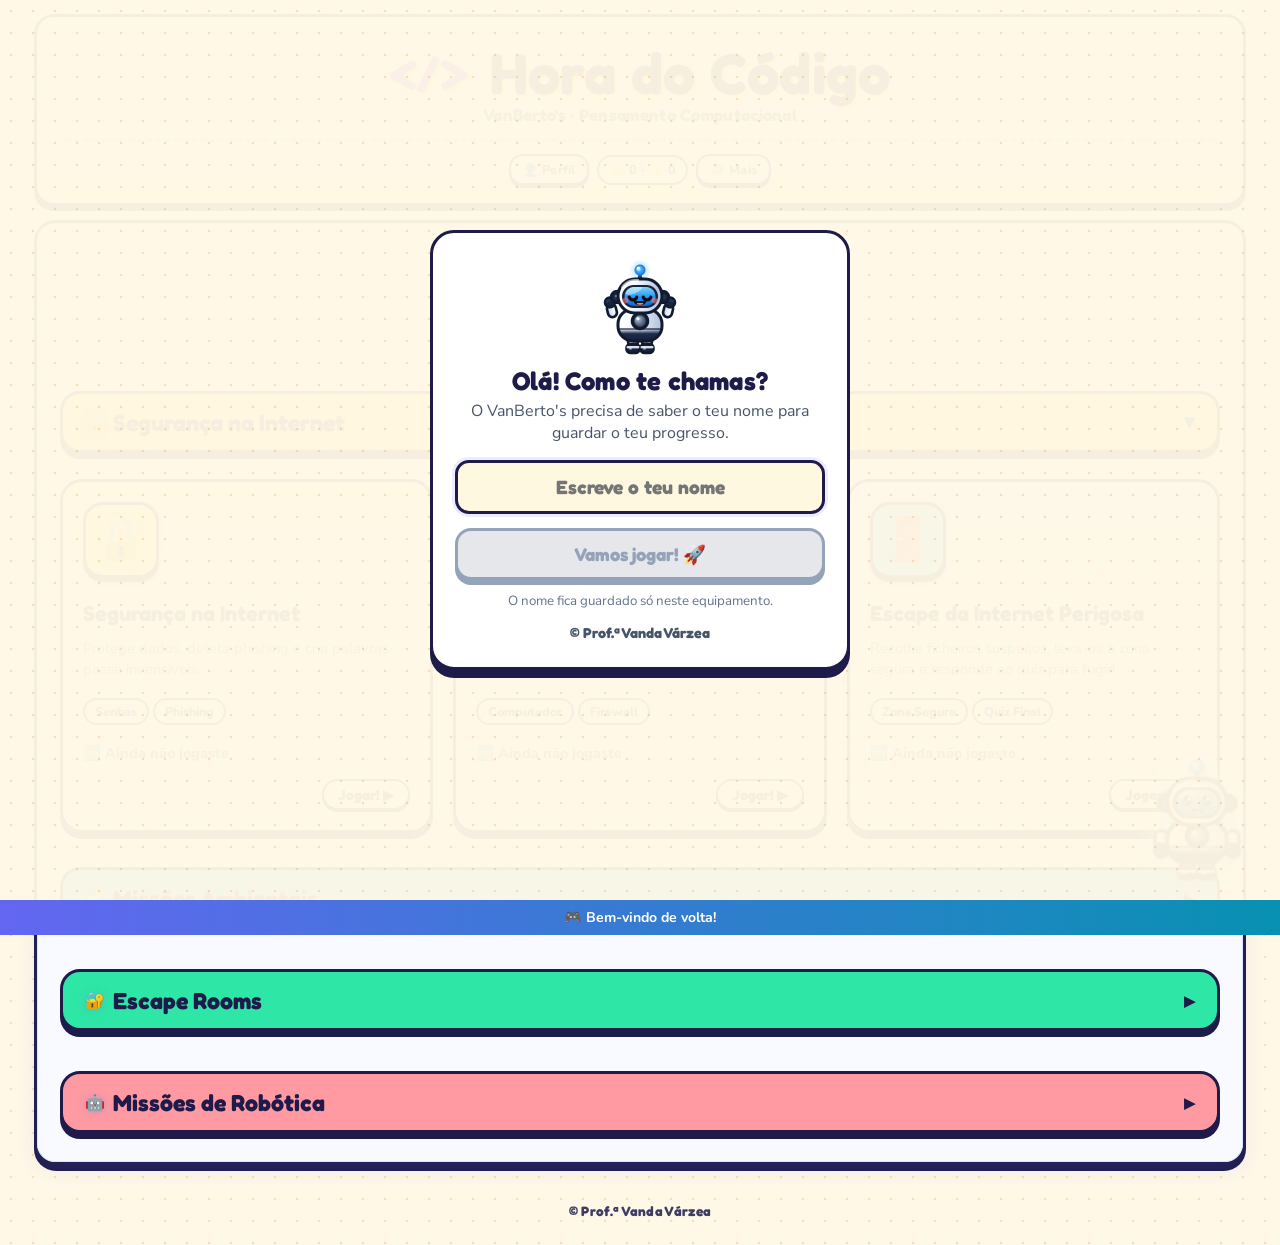
==== commit e6d348e2: "Add files via upload" ====
--- a/index.html
+++ b/index.html
@@ -2,836 +2,648 @@
 <html lang="pt-PT">
 <head>
   <meta charset="UTF-8" />
-  <!-- Content-Security-Policy: só código e ficheiros do próprio jogo, sem ligações a outros sites.
-       Os 2 scripts inline estão autorizados pelo hash (sha256): se editares o texto desses scripts, o hash muda e o
-       jogo deixa de arrancar — corre «node _dev/check.mjs», que o verifica e diz o valor novo. -->
-  <meta http-equiv="Content-Security-Policy" content="default-src 'self'; script-src 'self' 'sha256-tq0er9YgMj5AkKnbnJ71mtSdWXq0f/aPoTRiW0I1sjM=' 'sha256-RuAraqiv2FYLC8N/puUYLXADGlp3wvWWcwLwcx2Vc4c='; style-src 'self' 'unsafe-inline'; img-src 'self' data: blob:; media-src 'self' data: blob:; font-src 'self'; connect-src 'self' data: blob:; worker-src 'self'; manifest-src 'self'; object-src 'none'; base-uri 'self'; form-action 'none'" />
-  <meta name="viewport" content="width=device-width,initial-scale=1,maximum-scale=1,viewport-fit=cover" />
-  <meta name="description" content="VanBerto's — O Dia da Criança: jogo educativo sobre os direitos das crianças." />
-  <meta name="theme-color" content="#35d7ff" />
-  <link rel="icon" type="image/x-icon" href="favicon.ico" />
-  <link rel="icon" type="image/png" sizes="16x16" href="favicon-16x16.png" />
-  <link rel="icon" type="image/png" sizes="32x32" href="favicon-32x32.png" />
-  <link rel="icon" type="image/png" sizes="48x48" href="favicon-48x48.png" />
-  <link rel="apple-touch-icon" sizes="180x180" href="apple-touch-icon.png" />
-  <link rel="manifest" href="manifest.json" />
+    <meta name="theme-color" content="#ff9a3d" />
+  <meta name="mobile-web-app-capable" content="yes" />
   <meta name="apple-mobile-web-app-capable" content="yes" />
   <meta name="apple-mobile-web-app-title" content="VanBerto's" />
-  <title>VanBerto's — O Dia da Criança</title>
-  <link rel="stylesheet" href="dia-crianca.css?v=20261123kk1" />
+  <meta name="apple-mobile-web-app-status-bar-style" content="default" />
+  <link rel="manifest" href="manifest.webmanifest" />
+  <link rel="icon" href="icons/icon-192.png" />
+  <link rel="apple-touch-icon" href="icons/apple-touch-icon.png" />
+  <title>Hora do Código · VanBerto's</title>
+  <meta name="viewport" content="width=device-width, initial-scale=1.0, viewport-fit=cover" />
+  <link rel="preconnect" href="https://fonts.googleapis.com">
+  <link href="https://fonts.googleapis.com/css2?family=Fredoka:wght@500;600;700&family=Nunito:wght@400;600;700;800;900&family=Nunito+Sans:wght@400;600;700&display=swap" rel="stylesheet">
+  <link rel="stylesheet" href="styles.css?v=26">
+  <link rel="stylesheet" href="vb-blocos.css?v=1">
+  <script src="head.js?v=16"></script>
 </head>
 <body>
-
-  <!-- ═══════════════════════════════════════════
-       ERRO INESPERADO — rede de segurança
-       Registada o mais cedo possível (antes do Phaser e do resto do jogo), para apanhar também
-       falhas durante o carregamento. Ver a explicação e os testes em dia-crianca.js / _dev/smoke.py.
-  ═══════════════════════════════════════════ -->
-  <div id="fatalErrorOverlay" style="display:none;position:fixed;inset:0;z-index:99999;background: rgba(255,247,226,0.92);align-items:center;justify-content:center;padding:16px;font-family:'Baloo 2',sans-serif;">
-    <div style="max-width:420px;width:100%;background: #fff8e7;border: 3px solid #1e1b4b;border-radius:14px;padding:22px 24px;text-align:center;color: #1e1b4b;box-shadow: 0 0 40px rgba(30,27,75,0.20);">
-      <div style="font-size:40px;margin-bottom:6px;">😵</div>
-      <h2 style="margin:0 0 8px;color: #1e1b4b;font-size:20px;">Ups, algo correu mal!</h2>
-      <p style="margin:0 0 6px;font-size:14px;line-height:1.5;">Não é culpa tua — o jogo encontrou um problema inesperado.</p>
-      <p style="margin:0 0 16px;font-size:13px;line-height:1.5;opacity:0.85;">O teu progresso já está guardado neste dispositivo. Tenta recarregar; se acontecer sempre, pede a um adulto para avisar quem fez o jogo.</p>
-      <button id="btnFatalReload" style="font:inherit;font-weight:800;font-size:15px;padding:10px 22px;border-radius:10px;border: 2px solid #1e1b4b;background: linear-gradient(180deg,#d6f4ff,#d6f4ff);color: #1e1b4b;cursor:pointer;">🔄 Recarregar o jogo</button>
-      <p id="fatalErrorDetail" style="margin:14px 0 0;font-size:10px;opacity:0.5;word-break:break-word;"></p>
+  <div class="bg-layer"></div>
+  <div class="wave-layer"></div>
+  <div id="universe-transition"></div>
+
+  <div id="app">
+    <header>
+      <div>
+        <h1><span class="logo-emoji" id="logo-robot"></span> Hora do Código</h1>
+        <div class="hdr-sub">VanBerto's · Pensamento Computacional</div>
+      </div>
+      <div class="badge-row">
+        <button class="btn secondary small" id="btn-hdr-profile">👤 Perfil</button>
+        <div class="badge" id="hdr-progress" title="Os teus níveis e estrelas">⭐ 0 · 🌟 0</div>
+        <!-- Saudação com nome do aluno — inspirada no Dia da Criança -->
+        <div id="vb-student-greeting">👤 <span id="vb-student-name-display"></span></div>
+        <!-- Botão Pausa Professor — tecla P -->
+        <button class="btn secondary small" id="btn-teacher-pause" title="Pausar jogo para a turma (P)">⏸️ Pausa</button>
+        <button class="btn secondary small" id="btn-reset-level-top">🔁 Reiniciar nível</button>
+        <button class="btn secondary small" id="btn-change-universe">🌍 Mudar universo</button>
+        <div class="hdr-more-wrap">
+          <button class="btn secondary small" id="btn-hdr-more" aria-haspopup="true" aria-expanded="false" aria-controls="hdr-more">⚙️ Mais</button>
+          <div class="hdr-more qx-hidden" id="hdr-more">
+            <button class="btn secondary small" id="btn-mute">🔊 Som</button>
+            <button class="btn secondary small" id="btn-dark-mode">🌙 Modo escuro</button>
+            <button class="btn secondary small" id="btn-lang">🇬🇧 English</button>
+            <button class="btn secondary small" id="btn-fullscreen" title="Ecrã inteiro">⛶ Ecrã</button>
+          </div>
+        </div>
+      </div>
+    </header>
+
+    <main>
+      <div class="academy-shell">
+        <!-- SIDEBAR -->
+        <aside class="academy-side" aria-label="Navegação">
+          <div class="side-brand">
+            <div class="side-robot" id="side-robot"></div>
+            <div class="side-brand-text">
+              <div class="side-title">VanBerto's</div>
+              <div class="side-sub" id="side-sub-universe">Escolhe um universo</div>
+            </div>
+          </div>
+          <nav class="side-nav">
+            <button class="side-link" id="side-home">🏠 Início</button>
+            <button class="side-link" id="side-universes">🌍 Universos</button>
+            <button class="side-link" id="side-profile">👤 Perfil</button>
+            <div class="side-group" id="side-cycles-group" style="display:none;">
+              <div class="side-group-title">Ciclos</div>
+              <button class="side-link" id="side-1c">1.º Ciclo</button>
+              <button class="side-link" id="side-2c">2.º Ciclo</button>
+              <button class="side-link" id="side-3c" style="display:none;">3.º Ciclo</button>
+              <button class="side-link" id="side-sec" style="display:none;">Secundário</button>
+            </div>
+            <div class="side-group">
+              <div class="side-group-title">Progresso</div>
+              <div class="side-progress" id="side-progress">⭐ 0 níveis concluídos</div>
+            </div>
+          </nav>
+          <div class="side-footer">
+            <div class="side-tip">💡 Pensa antes de agir!</div>
+          </div>
+        </aside>
+
+        <!-- MAIN AREA -->
+        <section class="academy-main" id="academy-main">
+
+          <!-- ECRÃ UNIVERSO -->
+          <section id="universe-screen" class="screen active">
+            <div class="universe-hero">
+              <div class="hero-robot-wrap">
+                <div class="hero-glow"></div>
+                <div class="hero-robot" id="hero-robot"></div>
+              </div>
+              <h2>Escolhe o teu universo!</h2>
+              <p>Programa o VanBerto's e sobe de nível, do 1.º Ciclo ao Secundário.</p>
+            </div>
+            <div class="universe-grid">
+              <!-- ===== GRUPO: SEGURANÇA NA INTERNET ===== -->
+              <div class="universe-group-label" data-group="security"><span class="group-icon">🔒</span> Segurança na Internet</div>
+              <div class="universe-card u-ciberseg" data-universe="ciberseg">
+                <div class="u-icon">🔒</div>
+                <div class="u-title">Segurança na Internet</div>
+                <div class="u-desc">Protege dados, deteta phishing e cria palavras-passe invencíveis.</div>
+                <div class="u-chips">
+                  <span class="u-chip">Todos os Ciclos</span>
+                  <span class="u-chip">Senhas</span>
+                  <span class="u-chip">Phishing</span>
+                  <span class="u-chip">Privacidade</span>
+                </div>
+              </div>
+              <div class="universe-card u-missoes" data-universe="ciberseguras">
+                <div class="u-icon">🛡️</div>
+                <div class="u-title">Missões CiberSeguras</div>
+                <div class="u-desc">Dentro do computador: combate malware fictício e protege a rede.</div>
+                <div class="u-chips">
+                  <span class="u-chip">Todos os Ciclos</span>
+                  <span class="u-chip">Computador</span>
+                  <span class="u-chip">Firewall</span>
+                  <span class="u-chip">Passwords</span>
+                </div>
+              </div>
+              <div class="universe-card u-escape" data-universe="escape">
+                <div class="u-icon">🚪</div>
+                <div class="u-title">Escape da Internet Perigosa</div>
+                <div class="u-desc">Recolhe ficheiros suspeitos, leva-os à zona segura e responde ao quiz para fugir!</div>
+                <div class="u-chips">
+                  <span class="u-chip">Todos os Ciclos</span>
+                  <span class="u-chip">Zona Segura</span>
+                  <span class="u-chip">Quiz Final</span>
+                  <span class="u-chip">Porta de Saída</span>
+                </div>
+              </div>
+              <!-- ===== GRUPO: AMBIENTE ===== -->
+              <div class="universe-group-label" data-group="environment"><span class="group-icon">🌍</span> Missões Ambientais</div>
+              <div class="universe-card u-ambiente" data-universe="ambiente">
+                <div class="u-icon">🌱</div>
+                <div class="u-title">Missões Ambientais</div>
+                <div class="u-desc">Cuida da floresta, recicla e ajuda a cidade sustentável a crescer.</div>
+                <div class="u-chips">
+                  <span class="u-chip">Todos os Ciclos</span>
+                  <span class="u-chip">Oceanos</span>
+                  <span class="u-chip">Reciclagem</span>
+                  <span class="u-chip">Energia</span>
+                </div>
+              </div>
+              <div class="universe-card u-agua" data-universe="agua">
+                <div class="u-icon">💧</div>
+                <div class="u-title">Missões da Água</div>
+                <div class="u-desc">Limpa oceanos, repara fugas e protege as nascentes da nossa água.</div>
+                <div class="u-chips">
+                  <span class="u-chip">Todos os Ciclos</span>
+                  <span class="u-chip">Oceano</span>
+                  <span class="u-chip">Torneira</span>
+                  <span class="u-chip">Nascente</span>
+                </div>
+              </div>
+              <div class="universe-card u-ar" data-universe="ar">
+                <div class="u-icon">🌬️</div>
+                <div class="u-title">Qualidade do Ar</div>
+                <div class="u-desc">Reduz a poluição, instala filtros e monitoriza a qualidade do ar.</div>
+                <div class="u-chips">
+                  <span class="u-chip">Todos os Ciclos</span>
+                  <span class="u-chip">Cidade</span>
+                  <span class="u-chip">Vento</span>
+                  <span class="u-chip">Mobilidade</span>
+                </div>
+              </div>
+              <!-- ===== VanBerto's Escape Rooms (Segurança + Ambiente) ===== -->
+              <div class="universe-group-label" data-group="escaperooms"><span class="group-icon">🔐</span> Escape Rooms</div>
+              <div class="universe-card u-escaperooms" data-universe="escaperooms">
+                <div class="u-icon">🔐</div>
+                <div class="u-title">VanBerto's Escape Rooms</div>
+                <div class="u-desc">5 salas temáticas com puzzles, anagramas e desafios. Internet, Água, Ar, Malware e Fake News!</div>
+                <div class="u-chips">
+                  <span class="u-chip">Internet</span>
+                  <span class="u-chip">Água</span>
+                  <span class="u-chip">Ar</span>
+                  <span class="u-chip">Fake News</span>
+                </div>
+              </div>
+              <!-- ===== VanBerto's Missões de Robótica (Fábrica + Cão Robô) ===== -->
+              <div class="universe-group-label" data-group="blocos"><span class="group-icon">🤖</span> Missões de Robótica</div>
+              <div class="universe-card u-fabrica" data-universe="fabrica" role="button" tabindex="0">
+                <div class="u-icon">🏭</div>
+                <div class="u-title">Fábrica de Carros</div>
+                <div class="u-desc">Programa uma fábrica 3D: solda, pinta, monta o motor e as rodas e entrega o carro.</div>
+                <div class="u-chips">
+                  <span class="u-chip">Blocos</span>
+                  <span class="u-chip">Python</span>
+                  <span class="u-chip">3D</span>
+                </div>
+              </div>
+              <div class="universe-card u-fabrica" data-universe="natal" role="button" tabindex="0">
+                <div class="u-icon">🎅</div>
+                <div class="u-title">Fábrica do Pai Natal</div>
+                <div class="u-desc">Comanda os duendes do Pai Natal: faz os brinquedos, embrulha, põe laços e cartões e carrega o trenó.</div>
+                <div class="u-chips">
+                  <span class="u-chip">Blocos</span>
+                  <span class="u-chip">Python</span>
+                </div>
+              </div>
+              <div class="universe-card u-casa" data-universe="casa" role="button" tabindex="0">
+                <div class="u-icon">🐕</div>
+                <div class="u-title">Cão Robô</div>
+                <div class="u-desc">Guia o cão robô até à tigela, acende as luzes e abre as portas da casa.</div>
+                <div class="u-chips">
+                  <span class="u-chip">Blocos</span>
+                  <span class="u-chip">Python</span>
+                  <span class="u-chip">3D</span>
+                </div>
+              </div>
+            </div>
+          </section>
+
+          <!-- MENU (ciclos) -->
+          <section id="menu-screen" class="screen hidden">
+            <div style="display:flex;justify-content:space-between;align-items:center;flex-wrap:wrap;gap:6px;margin-bottom:8px;">
+              <button class="btn secondary small" id="btn-back-universes-menu">🌍 Universos</button>
+              <button class="btn secondary small" id="btn-profile-mobile">👤 Perfil</button>
+            </div>
+            <div class="menu-layout">
+              <div class="hero">
+                <div class="hero-top">
+                  <div class="hero-text">
+                    <h2 id="menu-title">Programa o robô!</h2>
+                    <p id="menu-desc">Escolhe o teu ciclo e começa a missão.</p>
+                  </div>
+                  <div class="hero-robot-wrap">
+                    <div class="hero-glow"></div>
+                    <div class="hero-robot" id="hero-robot-menu"></div>
+                  </div>
+                </div>
+                <div class="hero-bottom">
+                  <span class="pill">💡 Pensa antes de agir.</span>
+                  <span class="pill">📥 Só 1 objeto de cada vez.</span>
+                  <span class="pill">⭐ Menos movimentos = mais estrelas.</span>
+                </div>
+              </div>
+              <div>
+                <div class="menu-header">
+                  <h2>Escolhe o teu ciclo</h2>
+                  <p id="menu-cycle-desc">Começa pelo 1.º Ciclo e sobe de nível.</p>
+                </div>
+                <div class="cycle-grid" id="cycle-grid">
+                  <!-- Filled dynamically -->
+                </div>
+              </div>
+            </div>
+          </section>
+
+          <!-- PERFIL -->
+          <section id="profile-screen" class="screen hidden">
+            <div class="back-row">
+              <button class="btn secondary small" id="btn-back-profile">← Voltar</button>
+              <span class="small-text">👤 O meu Perfil</span>
+            </div>
+
+            <!-- Nome + stats globais -->
+            <div style="background:rgba(238,242,255,0.6);border:1.5px solid rgba(199,210,254,0.6);border-radius:var(--radius-md);padding:14px 18px;margin-bottom:14px;">
+              <div style="display:flex;align-items:center;gap:12px;flex-wrap:wrap;">
+                <div style="flex:1;min-width:180px;">
+                  <div style="font-size:.78rem;color:var(--muted);font-weight:700;margin-bottom:4px;">O teu nome</div>
+                  <input id="student-name-input" type="text" placeholder="Escreve o teu nome..." maxlength="40"
+                    style="width:100%;padding:8px 12px;border-radius:10px;border:1.5px solid #c7d2fe;font-size:.9rem;outline:none;">
+                </div>
+                <div id="overall-stats" style="font-size:.85rem;color:var(--muted);text-align:center;min-width:120px;"></div>
+              </div>
+            </div>
+
+            <!-- Grid: conquistas + progresso -->
+            <div id="profile-content-grid" style="display:grid;grid-template-columns:1fr 1fr;gap:16px;align-items:start;">
+              <div>
+                <h3 style="margin:0 0 8px;font-size:.95rem;">🏆 Conquistas</h3>
+                <div id="badge-grid"></div>
+              </div>
+              <div>
+                <h3 style="margin:0 0 8px;font-size:.95rem;">📊 Progresso por tema</h3>
+                <div id="theme-progress-list">
+                  <div id="profile-no-universe" style="font-size:.82rem;color:var(--muted);padding:8px;display:none;">Seleciona um universo para ver o teu progresso por tema.</div>
+                </div>
+              </div>
+            </div>
+          </section>
+
+          <!-- TEMAS 1.º CICLO -->
+          <section id="themes-1c" class="screen hidden">
+            <div class="back-row">
+              <button class="btn secondary small" id="btn-back-menu-1c">← Voltar ao menu</button>
+              <span class="small-text" id="cycle-desc-1c">1.º Ciclo · Comandos imediatos.</span>
+            </div>
+            <div class="theme-grid" id="theme-grid-1c"></div>
+          </section>
+
+          <!-- TEMAS 2.º CICLO -->
+          <section id="themes-2c" class="screen hidden">
+            <div class="back-row">
+              <button class="btn secondary small" id="btn-back-menu-2c">← Voltar ao menu</button>
+              <span class="small-text" id="cycle-desc-2c">2.º Ciclo · Planeia a sequência.</span>
+            </div>
+            <div class="theme-grid" id="theme-grid-2c"></div>
+          </section>
+
+          <!-- TEMAS 3.º CICLO -->
+          <section id="themes-3c" class="screen hidden">
+            <div class="back-row">
+              <button class="btn secondary small" id="btn-back-menu-3c">← Voltar ao menu</button>
+              <span class="small-text" id="cycle-desc-3c">3.º Ciclo · Sequência e otimização.</span>
+            </div>
+            <div class="theme-grid" id="theme-grid-3c"></div>
+          </section>
+
+          <!-- TEMAS SECUNDÁRIO -->
+          <section id="themes-sec" class="screen hidden">
+            <div class="back-row">
+              <button class="btn secondary small" id="btn-back-menu-sec">← Voltar ao menu</button>
+              <span class="small-text" id="cycle-desc-sec">Secundário · Estratégia e eficiência.</span>
+            </div>
+            <div class="theme-grid" id="theme-grid-sec"></div>
+          </section>
+
+          <!-- ECRÃ JOGO -->
+          <section id="game-screen" class="screen hidden">
+            <div class="back-row">
+              <div class="breadcrumbs">
+                <button class="btn secondary small" id="btn-back-themes">← Temas</button>
+                <span> / <strong id="crumb-theme">Tema</strong> · <span id="crumb-level">Nível 1</span></span>
+              </div>
+              <div style="display:flex;align-items:center;gap:6px;flex-wrap:wrap;">
+                <button class="btn secondary small" id="btn-main-menu">🏠 Menu</button>
+                <button class="btn secondary small" id="btn-show-tut" title="Rever tutorial" style="padding:4px 9px;">❓</button>
+                <span class="pill" id="pill-difficulty">Dificuldade: fácil</span>
+              </div>
+            </div>
+            <div class="game-layout">
+              <div>
+                <div class="level-info">
+                  <div class="level-title">
+                    <span id="level-title-text">Título</span>
+                    <span id="level-emoji">🌱</span>
+                  </div>
+                  <div class="level-desc" id="level-desc">Descrição do objetivo.</div>
+                  <div class="tag-row">
+                    <span class="tag">🧩 Recolhe todos e deposita no 📥.</span>
+                    <span class="tag">📥 Só <strong>1 objeto</strong> de cada vez.</span>
+                    <span class="tag">⭐ Ótimo = 3 estrelas.</span>
+                    <span class="tag" id="tag-optimal">🏁 Ótimo: —</span>
+                    <span class="view-ctrls" role="group" aria-label="Vista do tabuleiro">
+                    <button type="button" class="tag tag-btn" id="btn-3d" aria-pressed="true" title="Alternar tabuleiro 2D / 3D">🧊 3D</button>
+                    <button type="button" class="tag tag-btn" id="btn-cam-l" title="Rodar o tabuleiro para a esquerda" aria-label="Rodar o tabuleiro para a esquerda">⟲</button>
+                    <button type="button" class="tag tag-btn" id="btn-cam-r" title="Rodar o tabuleiro para a direita" aria-label="Rodar o tabuleiro para a direita">⟳</button>
+                    <button type="button" class="tag tag-btn" id="btn-tilt" title="Mudar a inclinação da vista" aria-label="Mudar a inclinação da vista">📐 Média</button>
+                    <button type="button" class="tag tag-btn" id="btn-follow" aria-pressed="false" title="A câmara segue o robô" aria-label="A câmara segue o robô">🎥 Seguir</button>
+                    <button type="button" class="tag tag-btn" id="btn-cam-reset" title="Recentrar a vista (também: duplo clique no tabuleiro)" aria-label="Recentrar a vista">🎯 Recentrar</button>
+                    </span>
+                  </div>
+                </div>
+                <div class="grid-wrapper">
+                  <div id="grid" class="grid"></div>
+                </div>
+              </div>
+              <div>
+                <div class="tag-row" style="margin-bottom:6px;">
+                  <span class="tag">🎮 Comandos do robô</span>
+                </div>
+                <div class="dpad-wrap" role="group" aria-label="Comandos do robô">
+                  <button class="dpad-btn cmd-btn dp-move" id="btn-cmd-move" data-cmd="MOVE" aria-label="Avançar o robô"><span class="dpad-arrow">⬆️</span><span class="dpad-label">Avançar</span></button>
+                  <button class="dpad-btn cmd-btn dp-left" id="btn-cmd-left" data-cmd="LEFT" aria-label="Rodar à esquerda"><span class="dpad-arrow">↩️</span><span class="dpad-label">Esq.</span></button>
+                  <div class="dpad-center"><div class="dpad-compass" id="dpad-compass" role="img" aria-label="Direção do robô" title="Direção do robô">
+                    <svg class="compass-needle" id="compass-needle" viewBox="0 0 24 24" aria-hidden="true" focusable="false"><polygon points="12,1.5 19,20.5 12,16.4 5,20.5"/><polygon class="tail" points="12,16.4 19,20.5 12,22.5 5,20.5"/></svg>
+                  </div></div>
+                  <button class="dpad-btn cmd-btn dp-right" id="btn-cmd-right" data-cmd="RIGHT" aria-label="Rodar à direita"><span class="dpad-arrow">↪️</span><span class="dpad-label">Dir.</span></button>
+                  <button class="dpad-btn cmd-btn dp-back" id="btn-cmd-back" data-cmd="BACK" aria-label="Recuar o robô"><span class="dpad-arrow">⬇️</span><span class="dpad-label">Recuar</span></button>
+                  <button class="dpad-btn cmd-btn dpad-action-btn dp-collect" id="btn-cmd-collect" data-cmd="COLLECT" aria-label="Recolher objeto"><span class="dpad-arrow">✋</span><span class="dpad-label">Recolher</span></button>
+                  <button class="dpad-btn cmd-btn dpad-action-btn dp-drop" id="btn-cmd-drop" data-cmd="DROP" aria-label="Depositar objeto"><span class="dpad-arrow">📥</span><span class="dpad-label">Depositar</span></button>
+                </div>
+                <div id="queue-box" class="queue-box hidden">
+                  <span id="queue-label" style="margin-right:4px;font-size:.78rem;font-weight:600;">Sequência:</span>
+                  <div class="queue-mode-tabs qx-hidden" id="queue-mode-tabs" role="group" aria-label="Como queres programar o robô?">
+                    <button type="button" class="btn small" id="tab-blocks" aria-pressed="true">🧩 Blocos</button>
+                    <button type="button" class="btn secondary small" id="tab-write" aria-pressed="false">✍️ Escrever</button>
+                  </div>
+                  <div id="queue-commands" style="display:flex;flex-wrap:wrap;gap:4px;"></div>
+                  <pre id="queue-pseudo" class="qx-hidden" aria-label="O teu programa em pseudocódigo"></pre>
+                  <div class="queue-blocks-toolbar qx-hidden" id="queue-blocks-toolbar">
+                    <button class="btn secondary small" id="btn-block-repeat" title="Repete os passos que escolheres N vezes">🔁 Repetir</button>
+                    <button class="btn secondary small qx-hidden" id="btn-pseudo-toggle" aria-pressed="false" title="Mostra a tua sequência escrita em pseudocódigo">👁️ Pseudocódigo</button>
+                    <div class="queue-repeat-picker qx-hidden" id="queue-repeat-picker">
+                      <span class="queue-blocks-hint">Quantas vezes?</span>
+                      <button class="btn small times-btn" data-times="2">2×</button>
+                      <button class="btn small times-btn" data-times="3">3×</button>
+                      <button class="btn small times-btn" data-times="4">4×</button>
+                      <button class="btn small times-btn" data-times="5">5×</button>
+                      <button class="btn secondary small" id="btn-repeat-cancel">❌</button>
+                    </div>
+                    <div class="queue-group-active qx-hidden" id="queue-group-active">
+                      <span class="queue-blocks-hint" id="queue-group-hint"></span>
+                      <button class="btn small" id="btn-group-close">✅ Fechar</button>
+                      <button class="btn secondary small" id="btn-group-cancel">❌ Cancelar</button>
+                    </div>
+                  </div>
+                  <div class="write-panel qx-hidden" id="write-panel">
+                    <div class="write-tools">
+                      <button type="button" class="btn secondary small" id="wr-repeat" title="Escreve uma linha REPETIR — os passos a repetir vão por baixo, mais para dentro">🔁 REPETIR</button>
+                      <button type="button" class="btn secondary small" id="wr-indent" title="Põe a linha mais para dentro (Tab)">⇥ Indentar</button>
+                      <button type="button" class="btn secondary small" id="wr-outdent" title="Põe a linha mais para fora (Shift+Tab)">⇤ Desindentar</button>
+                    </div>
+                    <pre id="write-demo" class="qx-hidden" aria-label="Demonstração: o programa a ser escrito e executado"></pre>
+                    <textarea id="write-code" rows="8" wrap="off" spellcheck="false" autocomplete="off" autocorrect="off" autocapitalize="off"
+                      aria-label="Escreve o teu programa em pseudocódigo, um comando por linha"
+                      placeholder="// Um comando por linha. Por exemplo:&#10;AVANÇAR&#10;REPETIR 2 VEZES&#10;    VIRAR À DIREITA&#10;    AVANÇAR"></textarea>
+                    <div class="write-msg" id="write-msg" role="status" aria-live="polite"></div>
+                    <div class="qx-actions">
+                      <button type="button" class="btn small" id="wr-run">▶️ Executar</button>
+                      <button type="button" class="btn secondary small" id="wr-clear">🧹 Limpar</button>
+                      <button type="button" class="btn secondary small" id="wr-to-blocks" title="Converte o que escreveste em blocos (substitui os blocos que lá estiverem)">🧩 Ver em blocos</button>
+                    </div>
+                    <details class="write-help">
+                      <summary>📖 Que palavras posso usar?</summary>
+                      <div>
+                        Um comando por linha: <code>AVANÇAR</code> · <code>RECUAR</code> · <code>VIRAR À ESQUERDA</code> · <code>VIRAR À DIREITA</code> · <code>APANHAR</code> · <code>DEPOSITAR</code><br>
+                        Para repetir: <code>REPETIR 3 VEZES</code> e, nas linhas de baixo, os passos a repetir <b>mais para dentro</b> (tecla Tab ou 4 espaços). Podes pôr um REPETIR dentro de outro (até 2 níveis).<br>
+                        Comentários começam por <code>//</code>. Maiúsculas, minúsculas e acentos não importam.<br>
+                        Ao carregar em ▶️ Executar, o nível recomeça sempre do início. Os botões de direção e as teclas W A S D E F também escrevem a linha por ti. (Esc e depois Tab sai da caixa de texto.)
+                      </div>
+                    </details>
+                  </div>
+                </div>
+                <div class="feedback-box" id="feedback"></div>
+                <div class="controls-row">
+                  <button class="btn small" id="btn-run-queue">▶️ Executar</button>
+                  <button class="btn secondary small" id="btn-undo-queue">↩ Apagar</button>
+                  <button class="btn secondary small" id="btn-clear-queue">🧹 Limpar</button>
+                  <button class="btn secondary small" id="btn-reset-level">↺ Reiniciar</button>
+                  <button class="btn secondary small" id="btn-reset-theme" title="Volta ao nível 1 deste tema e apaga o progresso do tema">🗑 Reset tema</button>
+                  <button class="btn secondary small qx-hidden" id="btn-demo" title="Mostra uma forma de resolver este nível">🎬 Demonstração</button>
+                  <button class="btn secondary small qx-hidden" id="btn-pseudo-challenge" title="Perguntas para ler pseudocódigo e prever o que o robô faz">🧠 Desafio de Pseudocódigo</button>
+                  <button class="btn secondary small qx-hidden" id="btn-cert-theme" title="Certificado deste tema">🎓 Certificado</button>
+                  <button class="btn secondary small qx-hidden" id="btn-cert-cycle" title="Certificado de todo o ciclo">🎓 Ciclo</button>
+                </div>
+                <div class="status-bar">
+                  <div class="moves" id="moves">Movimentos: 0</div>
+                  <div style="display:flex;align-items:center;gap:6px;flex-wrap:wrap;">
+                    <div class="small-text" id="hint-text"></div>
+                    <button id="btn-show-solution">💡 Ver solução</button>
+                    <span class="attempt-counter" id="attempt-counter"></span>
+                  </div>
+                  <div class="small-text kbd-hint" id="kbd-hint">⌨️ W/↑ avançar · S/↓ recuar · A/← esq · D/→ dir · E recolher · F depositar</div>
+                </div>
+                <div id="solution-banner">
+                  <span id="solution-banner-text">🗺️ Caminho ótimo mostrado na grelha.</span>
+                  <button id="solution-banner-hide" onclick="hideSolutionPath()">Esconder</button>
+                </div>
+              </div>
+            </div>
+          </section>
+
+        </section><!-- /academy-main -->
+      </div><!-- /academy-shell -->
+    </main>
+    <div id="app-footer">© Prof.ª Vanda Várzea</div>
+  </div>
+
+  <!-- POPUP QUIZ ESCAPE -->
+  <div class="popup" id="popup-escape-quiz">
+    <div class="popup-inner" id="popup-escape-quiz-inner" style="max-width:430px;text-align:left;">
     </div>
   </div>
-  <script>
-    (function () {
-      var shown = false;
-      function showFatal(message) {
-        if (shown) return; shown = true; // só a 1.ª vez — evita várias sobrepostas se houver mais do que um erro
-        var ov = document.getElementById("fatalErrorOverlay");
-        if (!ov) { console.error("[VanBerto's] erro fatal, sem overlay para o mostrar:", message); return; }
-        ov.style.display = "flex";
-        var detail = document.getElementById("fatalErrorDetail");
-        if (detail && message) detail.textContent = String(message).slice(0, 200);
-      }
-      window.addEventListener("error", function (e) { showFatal(e.message || e.error); });
-      window.addEventListener("unhandledrejection", function (e) { showFatal((e.reason && e.reason.message) || e.reason); });
-      document.getElementById("btnFatalReload").addEventListener("click", function () { location.reload(); });
-      // Gancho para os testes (_dev/smoke.py) simularem um erro real sem mexer no resto do jogo.
-      window.__vb_triggerFatalError = function () { setTimeout(function () { throw new Error("erro de teste"); }); };
-    })();
-  </script>
-
-  <div id="game"></div>
-
-  <!-- ═══════════════════════════════════════════
-       MENU PRINCIPAL
-  ═══════════════════════════════════════════ -->
-  <div id="startOverlay" class="overlay">
-    <div class="card">
-      <img class="start-robot" src="vanberto_real.png" alt="VanBerto's, o robô" width="96" height="96" />
-      <h1>VanBerto's — O Dia da Criança</h1>
-      <p class="sub"><strong>Professora:</strong> Vanda Várzea</p>
-      <p class="desc">
-        Ajuda o VanBerto's a recuperar os <strong>Direitos das Crianças</strong>,
-        espalhados por 4 mundos mágicos! Apanha itens pelo caminho e chega ao <strong>portal ✨</strong>
-        para responder à pergunta.<br>
-        Tens dúvidas? Clica em <strong>"Como Jogar ❓"</strong>!
-      </p>
-      <div class="name-row">
-        <label for="playerName">Olá! Como te chamas?</label>
-        <input type="text" id="playerName" maxlength="20" placeholder="Escreve (só neste dispositivo)" autocomplete="off" />
-      </div>
-
-      <!-- MENU PRINCIPAL — grelha de opções -->
-      <div class="main-menu-grid">
-        <button id="btnStart" class="btn primary menu-tile">🚀<span>Nova Aventura</span></button>
-        <button id="btnOpenMap" class="btn menu-tile">🗺️<span>Mapa</span></button>
-        <button id="btnAchievements" class="btn menu-tile">🏆<span>Conquistas</span></button>
-        <button id="btnAlbum" class="btn menu-tile">📖<span>Álbum dos Direitos</span></button>
-        <button id="btnStats" class="btn menu-tile">📊<span>Estatísticas</span></button>
-        <button id="btnOptions" class="btn menu-tile">⚙️<span>Opções</span></button>
-        <button id="btnHow" class="btn menu-tile">❓<span>Como Jogar</span></button>
-        <button id="btnExitGame" class="btn menu-tile">🚪<span>Sair</span></button>
-      </div>
-
-      <div class="row">
-        <button id="btnMute" class="btn">🔊 Som: ON</button>
-        <button id="btnTouchToggleStart" class="btn">📱 Botões: AUTO</button>
-        <button id="btnFullscreen" class="btn">⛶ Ecrã todo</button>
-      </div>
-      <p class="tiny">
-        <span class="hint-pc">PC: ← → para andar, ↑/Espaço para saltar e ↓/S para agachar.<br></span>
-        Tablet/telemóvel: mantém o dedo no lado esquerdo/direito para andar e faz um toque rápido para saltar.
-      </p>
-      <p class="tiny" id="versionTag" hidden aria-hidden="true" style="display:none !important;">Versão 20261123kk1</p>
+
+  <!-- POPUP NÍVEL CONCLUÍDO -->
+  <div class="popup" id="popup-complete">
+    <div class="popup-inner">
+      <div class="popup-confetti" id="popup-confetti"></div>
+      <!-- VanBerto + bubble -->
+      <div class="popup-vb-row">
+        <div class="popup-vb-avatar" id="popup-vb-avatar"></div>
+        <div class="popup-vb-bubble" id="popup-vb-msg">Ótimo trabalho! 🎉</div>
+      </div>
+      <h3 id="popup-title">Nível concluído!</h3>
+      <div class="popup-stars">
+        <span class="popup-star" id="popup-star1">⭐</span>
+        <span class="popup-star" id="popup-star2">⭐</span>
+        <span class="popup-star" id="popup-star3">⭐</span>
+      </div>
+      <div class="popup-divider"></div>
+      <p id="popup-text"></p>
+      <div class="popup-btns" id="popup-btns">
+        <button class="btn small" id="popup-next">Continuar ➡️</button>
+        <button class="btn secondary small" id="popup-share" hidden>📋 Copiar resultado</button>
+        <button class="btn secondary small qx-hidden" id="popup-cert-btn">🎓 Certificado do tema</button>
+        <button class="btn secondary small qx-hidden" id="popup-cert-cycle-btn">🎓 Certificado do ciclo</button>
+      </div>
     </div>
   </div>
 
-  <!-- ═══════════════════════════════════════════
-       NÍVEL DE DIFICULDADE — Fácil / Difícil
-       Pedido do Berto: o jogo era só para 1º/2º ciclo; este ano é preciso
-       também para 3º ciclo e secundário. Mostrado sempre que se clica em
-       "Nova Aventura" (ver btnStart em dia-crianca.js), antes de reiniciar
-       o progresso e abrir o mapa. Também pode ser mudado mais tarde em
-       Opções (optBtnDifficulty), sem ser preciso recomeçar tudo.
-  ═══════════════════════════════════════════ -->
-  <div id="difficultyOverlay" class="overlay hidden" role="dialog" aria-modal="true" aria-label="Escolher nível de dificuldade">
-    <div class="card">
-      <h1>🎯 Escolhe o nível</h1>
-      <p class="desc">Isto ajusta as perguntas do quiz e o desafio dos vilões/chefes.</p>
-      <div class="difficulty-options">
-        <button id="btnDiffFacil" class="btn difficulty-tile diff-facil">😊<span>Fácil</span></button>
-        <button id="btnDiffDificil" class="btn difficulty-tile diff-dificil">🎓<span>Difícil</span></button>
-        <button id="btnDiffExtremo" class="btn difficulty-tile diff-extremo">🔥<span>Extremo</span></button>
-      </div>
-      <p class="tiny">😊 Fácil — ritmo habitual.<br>🎓 Difícil — vilões/chefes mais rápidos e menos vidas.<br>🔥 Extremo — só 1 vida, vilões/chefes ainda mais rápidos, quase sem Star Power.</p>
+  <!-- CERTIFICADO (por tema e por ciclo) -->
+  <div class="cert-overlay qx-hidden" id="certificateOverlay" role="dialog" aria-modal="true" aria-label="Certificado">
+    <div class="certificate-card">
+      <img id="certImage" class="cert-image" alt="Certificado" />
+      <div class="cert-src" aria-hidden="true" style="display:none">
+      <div class="certificate-header">
+        <div class="certificate-seal">🏛️</div>
+        <h2 class="certificate-title">Certificado Oficial</h2>
+        <p class="certificate-subtitle" id="certSubtitle">de Pensamento Computacional</p>
+      </div>
+      <div class="certificate-robot"><span class="certificate-bot" aria-hidden="true">🤖</span><div class="certificate-brand">VanBerto's</div></div>
+      <div class="certificate-body">
+        <p class="certificate-text">Este certificado é atribuído a</p>
+        <p class="certificate-name" id="certPlayerName">Programador(a)</p>
+        <p class="certificate-text" id="certAchText"></p>
+        <p class="certificate-highlight" id="certHighlight"></p>
+        <p class="certificate-text" id="certFinalText"></p>
+      </div>
+      <div class="certificate-stats">
+        <div class="cert-stat"><span class="cert-stat-icon">📚</span><strong id="certThemes">0/0</strong><span id="certStatLabel">níveis</span></div>
+        <div class="cert-stat"><span class="cert-stat-icon">⭐</span><strong id="certStars">0/0</strong><span>estrelas</span></div>
+        <div class="cert-stat"><span class="cert-stat-icon">🏆</span><strong id="certMedal">—</strong><span>medalha</span></div>
+      </div>
+      <p class="certificate-date" id="certDate"></p>
+      <div class="certificate-signature"><div class="cert-sig-line"></div><p class="cert-sig-name">Prof.ª Vanda Várzea</p></div>
+      </div>
+      <div class="cert-btns">
+        <button class="btn secondary small" id="btnCertBack">← Voltar</button>
+        <button class="btn small" id="btnCertPrint">🖨️ Imprimir</button>
+        <button class="btn small" id="btnCertPng">🖼️ Guardar PNG</button>
+      </div>
     </div>
   </div>
 
-  <!-- ═══════════════════════════════════════════
-       HISTÓRIA PRINCIPAL — introdução narrativa
-  ═══════════════════════════════════════════ -->
-  <div id="mainStoryOverlay" class="overlay hidden" role="dialog" aria-modal="true" aria-label="História principal">
-    <div class="card history-card main-story-card">
-      <div class="main-story-robot">
-        <img src="vanberto_real.png" alt="VanBerto's" class="main-story-robot-img" />
-        <div class="main-story-particles" aria-hidden="true"></div>
-      </div>
-      <div class="history-header">
-        <span class="history-icon">🌟</span>
-        <div>
-          <h2>VanBerto's precisa de ajuda!</h2>
-          <p class="history-subtitle">A missão começa agora</p>
+  <audio id="soundMove"    src="https://actions.google.com/sounds/v1/cartoon/clang_and_wobble.ogg"></audio>
+  <audio id="soundSuccess" src="https://actions.google.com/sounds/v1/cartoon/wood_plank_flicks.ogg"></audio>
+  <audio id="soundError"   src="https://actions.google.com/sounds/v1/cartoon/boing.ogg"></audio>
+  <audio id="soundBump"    src="https://actions.google.com/sounds/v1/cartoon/boing.ogg"></audio>
+  <audio id="soundVictory" src="https://actions.google.com/sounds/v1/cartoon/clang_and_wobble.ogg"></audio>
+
+<!-- ── MASCOTE ÚNICA: robô flutuante no canto inferior direito (escondida no ecrã de jogo) ── -->
+<div id="fixed-robot-wrap">
+  <div class="fixed-bubble" id="fixedRobotBubble" role="status" aria-live="polite">Olá! 😊</div>
+  <canvas class="fixed-robot" id="fixed-robot-cv" width="96" height="96" role="button" tabindex="0" aria-label="Robô VanBerto's — clica para falar"></canvas>
+  <div class="fixed-glow"></div>
+</div>
+
+<script src="app.js?v=25"></script>
+<script src="vb-blocos.js?v=2"></script>
+
+  <!-- ===== ESCAPE ROOMS OVERLAY ===== -->
+  <div id="er-overlay">
+    <div class="er-bg-glow"></div>
+    <div id="er-app">
+      <!-- Header -->
+      <div class="er-header">
+        <div style="display:flex;align-items:center;gap:10px;">
+          <span id="er-logo-robot" style="width:36px;height:36px;display:block;flex-shrink:0;filter:drop-shadow(0 2px 8px rgba(99,102,241,.25));"></span>
+          <div>
+            <h1>VanBerto's <em>Escape Rooms</em></h1>
+          </div>
         </div>
-      </div>
-      <p class="history-text">Olá! Eu sou o VanBerto's! Algo terrível aconteceu! Os Direitos das Crianças desapareceram do mundo e foram espalhados por 4 mundos mágicos. Preciso da tua ajuda para recuperar cada direito e devolvê-lo a todas as crianças!</p>
-      <div class="row">
-        <button id="btnMainStoryContinue" class="btn primary">Vamos lá! 🗺️ ▶</button>
+        <div style="display:flex;gap:7px;flex-wrap:wrap;align-items:center;">
+          <button class="btn secondary small" id="er-btn-mute">🔊 Som</button>
+          <button class="btn secondary small" id="er-btn-hub">🏠 Escolher sala</button>
+          <button class="btn secondary small" id="er-btn-universe">🌍 Mudar universo</button>
+          <button class="btn secondary small" id="er-btn-back">← Voltar ao jogo</button>
+        </div>
+      </div>
+
+      <!-- HUB screen -->
+      <div id="er-hub-screen" style="background:rgba(249,250,251,.97);border-radius:16px;border:1px solid #e5e7eb;box-shadow:0 4px 18px rgba(148,163,184,.2);padding:18px;">
+        <div class="er-hub-hero">
+          <div class="er-float" id="er-hub-robot" style="width:70px;height:70px;margin:0 auto 10px;"></div>
+          <h2>Escolhe a tua missão!</h2>
+          <p>5 Escape Rooms temáticos. Abre todas as portas, resolve os puzzles e ajuda o VanBerto's a salvar o mundo digital e o ambiente!</p>
+        </div>
+        <div class="er-rooms-grid" id="er-rooms-grid"></div>
+      </div>
+
+      <!-- GAME screen -->
+      <div id="er-game-screen" style="display:none;">
+        <div class="er-game-wrap" id="er-game-wrap">
+          <div id="er-topbar" class="er-topbar"></div>
+          <div class="er-progress-strip"><div class="er-progress-fill" id="er-progress-fill" style="width:0%"></div></div>
+          <div class="er-body">
+            <div class="er-sidebar" id="er-doors-sidebar"></div>
+            <div class="er-panel" id="er-mission-panel">
+              <div>
+                <div class="er-mission-title" id="er-mission-title">Escolhe uma porta</div>
+                <div style="font-size:.75rem;color:#64748b;" id="er-mission-topic">Começa na Porta 1</div>
+              </div>
+              <div class="er-speech">
+                <span id="er-speech-robot" style="width:26px;height:26px;flex-shrink:0;"></span>
+                <span id="er-mission-speech">Olá! Escolhe a primeira porta para começar!</span>
+              </div>
+              <div class="er-puzzle" id="er-mission-content"><div class="er-mini">Clica numa porta para ver o desafio.</div></div>
+              <div class="er-feedback info" id="er-feedback">Selecciona uma porta desbloqueada para começar.</div>
+              <div id="er-hint-area"></div>
+              <div id="er-teacher-area"></div>
+            </div>
+          </div>
+          <div class="er-bottombar">
+            <div style="display:flex;gap:6px;">
+              <button class="btn secondary small" id="er-btn-prev">◀ Anterior</button>
+              <button class="btn secondary small" id="er-btn-next">Próxima ▶</button>
+            </div>
+            <div style="display:flex;gap:6px;flex-wrap:wrap;">
+              <button class="btn secondary small" id="er-btn-hint">💡 Pista</button>
+              <button class="btn secondary small" id="er-btn-teacher">🔒 Notas professora</button>
+              <button class="btn secondary small" id="er-btn-restart">↺ Recomeçar</button>
+            </div>
+          </div>
+        </div>
       </div>
     </div>
   </div>
 
-  <!-- ═══════════════════════════════════════════
-       MAPA DA AVENTURA
-  ═══════════════════════════════════════════ -->
-  <div id="mapOverlay" class="overlay hidden" role="dialog" aria-modal="true" aria-label="Mapa da Aventura">
-    <div class="card map-card">
-      <div class="card-seal" aria-hidden="true">🗺️</div>
-      <h2>🗺️ Mapa da Aventura</h2>
-      <p class="map-progress-line">
-        <span id="mapProgressPct">0%</span> concluído ·
-        <span id="mapStarsTotal">0</span> ⭐ obtidas
-      </p>
-      <div class="map-progress-track"><div id="mapProgressFill" class="map-progress-fill"></div></div>
-
-      <div id="mapRegionsGrid" class="map-regions-grid"><!-- preenchido via JS --></div>
-
-      <p class="tiny map-hint">💡 Toca numa região desbloqueada para começar esse troço da aventura.</p>
-      <div class="row">
-        <button id="btnCloseMap" class="btn primary">Fechar</button>
-        <button id="btnMapMenu" class="btn">🏠 Menu principal</button>
-        <button id="btnMapExit" class="btn">🚪 Sair do jogo</button>
+  <!-- ER POPUP FINAL -->
+  <div class="er-popup" id="er-popup-final">
+    <div class="er-popup-inner">
+      <div class="er-conf-wrap" id="er-confetti-wrap"></div>
+      <div style="font-size:2.2rem;margin-bottom:4px;" id="er-final-emoji">🎉</div>
+      <h3 id="er-final-title">Missão concluída!</h3>
+      <p id="er-final-text"></p>
+      <div id="er-final-summary"></div>
+      <div class="er-kpi-grid" id="er-final-kpis"></div>
+      <div class="er-popup-btns">
+        <button class="btn small" id="er-btn-final-restart">🔁 Jogar de novo</button>
+        <button class="btn secondary small" id="er-btn-final-hub">🏠 Escolher sala</button>
       </div>
     </div>
   </div>
 
-  <div id="worldMapOverlay" class="overlay hidden" role="dialog" aria-modal="true" aria-label="Mapa do Mundo">
-    <div class="world-map-panel" id="worldMapPanel">
-      <button type="button" id="btnBackToMap" class="world-map-back" aria-label="Voltar ao mapa">← Mundos</button>
-      <div class="world-map-title">
-        <div class="world-map-icon" id="worldMapIcon" aria-hidden="true"></div>
-        <div class="world-map-text">
-          <h2 id="worldMapName"></h2>
-          <p id="worldMapSub"></p>
-        </div>
-      </div>
-      <div class="world-map-progress" id="worldMapProgress"></div>
-      <div id="worldMapNodes" class="world-map-nodes"><!-- preenchido via JS --></div>
+  <!-- ER POPUP TIMEOUT -->
+  <div class="er-popup" id="er-popup-timeup">
+    <div class="er-popup-inner">
+      <div style="font-size:1.8rem;margin-bottom:5px;">⏰</div>
+      <h3>O tempo esgotou!</h3>
+      <p id="er-timeup-text">Não conseguiste abrir todas as portas a tempo. Tenta de novo!</p>
+      <div class="er-popup-btns">
+        <button class="btn small" id="er-btn-timeup-restart">🔁 Tentar de novo</button>
+        <button class="btn secondary small" id="er-btn-timeup-hub">🏠 Escolher sala</button>
+      </div>
     </div>
   </div>
 
-  <!-- ═══════════════════════════════════════════
-       CONQUISTAS
-  ═══════════════════════════════════════════ -->
-  <div id="achievementsOverlay" class="overlay hidden" role="dialog" aria-modal="true" aria-label="Conquistas">
-    <div class="card achievements-card">
-      <div class="card-seal" aria-hidden="true">🏆</div>
-      <h2>🏆 Conquistas</h2>
-      <p class="map-progress-line">
-        Desbloqueadas: <span id="achievementsCounter" style="color: #1e1b4b;">0/7</span>
-      </p>
-      <div id="achievementsGrid" class="achievements-grid"><!-- preenchido via JS --></div>
-      <div class="row">
-        <button id="btnCloseAchievements" class="btn primary">Fechar</button>
-      </div>
-    </div>
-  </div>
-
-  <!-- ═══════════════════════════════════════════
-       ÁLBUM DOS DIREITOS
-  ═══════════════════════════════════════════ -->
-  <div id="albumOverlay" class="overlay hidden" role="dialog" aria-modal="true" aria-label="Álbum dos Direitos">
-    <div class="card album-card-outer">
-      <div class="card-seal" aria-hidden="true">📖</div>
-      <h2>📖 Álbum dos Direitos</h2>
-      <p class="map-progress-line">
-        Coleção: <span id="albumProgressPct" style="color: #1e1b4b;">0%</span> concluída
-      </p>
-      <div class="map-progress-track"><div id="albumProgressFill" class="map-progress-fill"></div></div>
-      <div id="albumGrid" class="album-grid"><!-- preenchido via JS --></div>
-      <div class="row">
-        <button id="btnCloseAlbum" class="btn primary">Fechar</button>
-      </div>
-    </div>
-  </div>
-
-  <!-- ═══════════════════════════════════════════
-       ESTATÍSTICAS
-  ═══════════════════════════════════════════ -->
-  <div id="statsOverlay" class="overlay hidden" role="dialog" aria-modal="true" aria-label="Estatísticas">
-    <div class="card stats-card">
-      <div class="card-seal" aria-hidden="true">📊</div>
-      <h2>📊 As Tuas Estatísticas</h2>
-      <div id="statsContent" class="stats-content" tabindex="0" role="region" aria-label="Lista de estatísticas"><!-- preenchido via JS --></div>
-      <p class="stats-note">🔒 O teu nome e o teu progresso ficam só neste dispositivo. «Limpar tudo» apaga-os.</p>
-      <div class="row">
-        <button id="btnCloseStats" class="btn primary">Fechar</button>
-        <button id="btnResetStats" class="btn stats-reset-btn">🗑️ Limpar tudo</button>
-      </div>
-    </div>
-  </div>
-
-  <!-- ═══════════════════════════════════════════
-       OPÇÕES
-  ═══════════════════════════════════════════ -->
-  <div id="optionsOverlay" class="overlay hidden" role="dialog" aria-modal="true" aria-label="Opções">
-    <div class="card options-card">
-      <div class="card-seal" aria-hidden="true">⚙️</div>
-      <h2>⚙️ Opções</h2>
-
-      <div id="optionsScroll" class="options-scroll" tabindex="0" role="region" aria-label="Lista de opções">
-      <div class="options-section">
-        <p class="options-section-title">🔊 Áudio</p>
-        <label class="options-toggle-row">
-          <span>Som do jogo</span>
-          <button id="optBtnSound" class="option-toggle-btn">🔊 ON</button>
-        </label>
-      </div>
-
-      <div class="options-section">
-        <p class="options-section-title">🎯 Dificuldade</p>
-        <label class="options-toggle-row">
-          <span>Nível (perguntas do quiz e desafio de vilões/chefes)</span>
-          <button id="optBtnDifficulty" class="option-toggle-btn">😊 Fácil</button>
-        </label>
-        <p class="tiny">Só faz efeito a partir do próximo nível/combate — não interrompe o que já estás a jogar.</p>
-      </div>
-
-      <div class="options-section">
-        <p class="options-section-title">♿ Acessibilidade</p>
-        <label class="options-toggle-row">
-          <span>Alto Contraste (também tecla <kbd>H</kbd>)</span>
-          <button id="optBtnHC" class="option-toggle-btn">⬛ OFF</button>
-        </label>
-        <label class="options-toggle-row">
-          <span>Botões tácteis (móvel)</span>
-          <button id="optBtnTouch" class="option-toggle-btn">📱 AUTO</button>
-        </label>
-      </div>
-
-      <div class="options-section" id="optionsOfflineSection" style="display:none">
-        <p class="options-section-title">📶 Jogar sem rede</p>
-        <label class="options-toggle-row">
-          <span>Guarda o jogo neste aparelho, para funcionar sem internet</span>
-          <button id="optBtnDownloadAll" class="option-toggle-btn">⬇️ Guardar tudo</button>
-        </label>
-        <p class="tiny" id="offlineDownloadStatus"></p>
-      </div>
-
-      <div class="options-section">
-        <p class="options-section-title">🖥️ Ecrã</p>
-        <label class="options-toggle-row">
-          <span>Ecrã completo (também tecla <kbd>F</kbd>)</span>
-          <button id="optBtnFS" class="option-toggle-btn">⛶ Entrar</button>
-        </label>
-      </div>
-
-      <div class="options-section">
-        <p class="options-section-title">📋 Atalhos de teclado</p>
-        <div class="options-keys-grid">
-          <span><kbd>← →</kbd></span><span>Mover o VanBerto's</span>
-          <span><kbd>↑</kbd> / <kbd>Espaço</kbd></span><span>Saltar</span>
-          <span><kbd>↓</kbd> / <kbd>S</kbd></span><span>Agachar</span>
-          <span><kbd>H</kbd></span><span>Alto Contraste</span>
-          <span><kbd>F</kbd></span><span>Ecrã completo</span>
-        </div>
-      </div>
-
-      </div>
-
-      <div class="row">
-        <button id="btnCloseOptions" class="btn primary">Guardar e Fechar</button>
-      </div>
-    </div>
-  </div>
-
-  <!-- ═══════════════════════════════════════════
-       CERTIFICADO FINAL
-  ═══════════════════════════════════════════ -->
-  <div id="certificateOverlay" class="overlay hidden" role="dialog" aria-modal="true" aria-label="Certificado">
-    <div class="card certificate-card">
-      <div class="certificate-header">
-        <div class="certificate-seal">🏛️</div>
-        <h2 class="certificate-title" id="certTitle">Certificado Oficial</h2>
-        <p class="certificate-subtitle" id="certSubtitle">de Defensor dos Direitos das Crianças</p>
-      </div>
-      <div class="certificate-robot">
-        <img src="vanberto_real.png" alt="VanBerto's" class="certificate-robot-img" />
-      </div>
-      <div class="certificate-body">
-        <p class="certificate-text">Este certificado é atribuído a</p>
-        <p class="certificate-name" id="certPlayerName">Herói das Crianças</p>
-        <p class="certificate-text" id="certIntro2">que, com coragem, atenção e sabedoria, concluiu a missão das</p>
-        <p class="certificate-highlight" id="certHighlight">20 Direitos das Crianças</p>
-        <p class="certificate-text" id="certOutro">tornando-se oficialmente Defensor dos Direitos das Crianças.</p>
-      </div>
-      <div class="certificate-stats">
-        <div class="cert-stat"><span class="cert-stat-icon">🌟</span><strong id="certScore">0</strong><span>pontos</span></div>
-        <div class="cert-stat"><span class="cert-stat-icon">✅</span><strong id="certCorrect">—</strong><span>acertos</span></div>
-        <div class="cert-stat"><span class="cert-stat-icon">⭐</span><strong id="certStars">—</strong><span>estrelas</span></div>
-        <div class="cert-stat"><span class="cert-stat-icon">🏆</span><strong id="certMedal">—</strong><span>medalha</span></div>
-      </div>
-      <p class="certificate-date" id="certDate"></p>
-      <div class="certificate-signature">
-        <div class="cert-sig-line"></div>
-        <p class="cert-sig-name">✦ © Prof.ª Vanda Várzea ✦</p>
-        <p class="cert-sig-role">Professora de Tecnologias de Informação e Comunicação</p>
-      </div>
-      <div class="row" style="margin-top:14px;">
-        <button id="btnCertBack" class="btn">← Voltar</button>
-        <button id="btnCertPrint" class="btn">🖨️ Imprimir</button>
-        <button id="btnCertRestart" class="btn primary">🔄 Jogar de novo</button>
-      </div>
-    </div>
-  </div>
-
-  <!-- ═══════════════════════════════════════════
-       "DIREITO RECUPERADO!" — popup curto
-  ═══════════════════════════════════════════ -->
-  <div id="rightRecoveredOverlay" aria-hidden="true">
-    <div id="rightRecoveredPanel">
-      <div class="rr-icon">✅</div>
-      <p class="rr-title">Direito recuperado!</p>
-      <p class="rr-name" id="rrName"></p>
-    </div>
-  </div>
-
-  <!-- ═══════════════════════════════════════════
-       MENSAGEM DINÂMICA (feedback contextual)
-  ═══════════════════════════════════════════ -->
-  <div id="dynamicMsgOverlay" aria-hidden="true">
-    <div id="dynamicMsgPanel">
-      <p id="dynamicMsgText"></p>
-    </div>
-  </div>
-
-  <!-- ═══════════════════════════════════════════
-       COMO JOGAR
-  ═══════════════════════════════════════════ -->
-  <div id="howOverlay" class="overlay hidden" role="dialog" aria-modal="true" aria-label="Como jogar">
-    <div class="card" style="max-height:88dvh;overflow-y:auto;padding:18px 20px;">
-      <h2 style="margin-bottom:4px;">Como jogar</h2>
-      <p style="font-size:11px;color: #3730a3;margin:0 0 12px;font-style:italic;">Lê com atenção antes de começar!</p>
-
-      <!-- OBJETIVO -->
-      <p style="font-weight:700;font-size:13px;color: #3730a3;margin:8px 0 4px;">🎯 Objetivo</p>
-      <p style="font-size:12px;color: #1e1b4b;margin:0 0 10px;line-height:1.6;">
-        Chega ao <strong>portal ✨</strong> no fim de cada nível. Quando chegares, aparece uma <strong>pergunta</strong> sobre os Direitos das Crianças — responde corretamente para avançar! O jogo tem <strong>20 níveis</strong>.
-      </p>
-
-      <!-- DIFICULDADE -->
-      <p style="font-weight:700;font-size:13px;color: #3730a3;margin:8px 0 6px;">🎯 Nível de Dificuldade</p>
-      <div style="display:flex;flex-direction:column;gap:6px;margin-bottom:10px;">
-        <div style="background: rgba(196,246,214,0.12);border: 1px solid rgba(30,27,75,0.3);border-radius:8px;padding:7px 10px;font-size:12px;color: #1e1b4b;line-height:1.5;">
-          😊 <strong>Fácil</strong><br>
-          <span style="color: #1e1b4b;">Ritmo habitual — a experiência original do jogo.</span>
-        </div>
-        <div style="background: rgba(214,244,255,0.14);border: 1px solid rgba(30,27,75,0.3);border-radius:8px;padding:7px 10px;font-size:12px;color: #1e1b4b;line-height:1.5;">
-          🎓 <strong>Difícil</strong><br>
-          <span style="color: #1e1b4b;">Vilões/chefes mais rápidos, menos vidas.</span>
-        </div>
-        <div style="background: rgba(255,30,30,0.14);border: 1px solid rgba(255,80,80,0.35);border-radius:8px;padding:7px 10px;font-size:12px;color: #1e1b4b;line-height:1.5;">
-          🔥 <strong>Extremo</strong><br>
-          <span style="color: #b91c1c;">Só 1 vida, vilões/chefes ainda mais rápidos, quase sem Star Power.</span>
-        </div>
-      </div>
-      <p style="font-size:11px;color: #3730a3;margin:0 0 10px;font-style:italic;">
-        💡 Podes escolher ou mudar isto a qualquer momento em Opções.
-      </p>
-
-      <!-- VILÕES -->
-      <p style="font-weight:700;font-size:13px;color: #3730a3;margin:8px 0 6px;">🌑 As Sombras — os vilões que tiram a alegria às crianças</p>
-      <div style="display:flex;flex-direction:column;gap:6px;margin-bottom:10px;">
-        <div style="background: rgba(255,30,0,0.12);border: 1px solid rgba(255,80,80,0.3);border-radius:8px;padding:7px 10px;font-size:12px;color: #1e1b4b;line-height:1.5;">
-          🌑 <strong>Sombra</strong> — pequena (a mais fácil)<br>
-          <span style="color: #b91c1c;">Patrulha uma zona pequena em vai-e-vem. Lenta e previsível — boa para treinar!</span>
-        </div>
-        <div style="background: rgba(255,250,238,0.14);border: 1px solid rgba(30,27,75,0.3);border-radius:8px;padding:7px 10px;font-size:12px;color: #1e1b4b;line-height:1.5;">
-          🟣 <strong>Espinho</strong> — médio<br>
-          <span style="color: #1e1b4b;">Patrulha horizontalmente e salta de vez em quando. Mantém distância!</span>
-        </div>
-        <div style="background: rgba(196,246,214,0.12);border: 1px solid rgba(30,27,75,0.3);border-radius:8px;padding:7px 10px;font-size:12px;color: #1e1b4b;line-height:1.5;">
-          🪲 <strong>Bicho da Indiferença</strong> — grande (o mais perigoso)<br>
-          <span style="color: #1e1b4b;">Salta frequentemente e dirige-se ao jogador. Aparece nos níveis mais avançados — muito cuidado!</span>
-        </div>
-        <div style="background: rgba(120,120,160,0.14);border: 1px solid rgba(30,27,75,0.3);border-radius:8px;padding:7px 10px;font-size:12px;color: #1e1b4b;line-height:1.5;">
-          ⛈️ <strong>Nuvem de Tempestade</strong> — voadora (só no Difícil e no Extremo)<br>
-          <span style="color: #1e1b4b;">Voa de um lado para o outro, a subir e a descer. Trata-a como aos outros vilões: pisa-a por cima ou usa a estrela!</span>
-        </div>
-      </div>
-      <p style="font-size:11px;color: #3730a3;margin:0 0 10px;font-style:italic;">
-        💡 Se apanhares a estrela ⭐, podes atropelar qualquer vilão durante 8 segundos!
-      </p>
-
-      <!-- ITENS -->
-      <p style="font-weight:700;font-size:13px;color: #3730a3;margin:8px 0 6px;">🎁 O que apanhar</p>
-      <ul style="margin:0 0 10px;padding-left:18px;font-size:12px;color: #1e1b4b;line-height:1.9;">
-        <li>⭐ <strong>Estrela</strong> — ativa o <strong>Star Power por 8s</strong>: atropela vilões e ganha pontos!</li>
-        <li>🛡️ <strong>Escudo</strong> — fica maior e <strong>invencível por 8s</strong>; absorve um golpe de vilão</li>
-        <li>🦅 <strong>Asas</strong> — permite <strong>saltar duas vezes</strong> no ar durante 10s (muito útil em plataformas altas!)</li>
-        <li>❤️ <strong>Coração</strong> — ganha <strong>+1 vida</strong> (máximo 5 vidas)</li>
-        <li>🎈 <strong>Balões</strong> — apanha <strong>100 balões</strong> e ganhas <strong>+1 vida</strong>!</li>
-        <li>🦋 <strong>Borboletas</strong> e 🐝 <strong>abelhas</strong> — voam pelo nível; apanha-as para ganhar <strong>pontos</strong></li>
-        <li>🧸 <strong>Brinquedo / 🍭 Chupa-chupa / 🏅 Medalha</strong> — valem <strong>pontos bónus</strong></li>
-        <li>❓ <strong>Ponto de interrogação</strong> — esconde um item surpresa! Passa por cima para revelar</li>
-      </ul>
-      <p style="font-size:11px;color: #3730a3;margin:0 0 10px;font-style:italic;">
-        💡 Se perderes uma vida, <strong>todos os itens voltam a aparecer</strong> — podes apanhá-los de novo!
-      </p>
-
-      <!-- PLATAFORMAS ESPECIAIS -->
-      <p style="font-weight:700;font-size:13px;color: #3730a3;margin:8px 0 6px;">🟡 Plataformas especiais</p>
-      <ul style="margin:0 0 10px;padding-left:18px;font-size:12px;color: #1e1b4b;line-height:1.9;">
-        <li>↔ <strong>Setas horizontais</strong> — a plataforma move-se da esquerda para a direita</li>
-        <li>↕ <strong>Setas verticais</strong> — a plataforma sobe e desce</li>
-        <li>🟠 <strong>Trampolim</strong> — catapulta-te muito mais alto que um salto normal!</li>
-      </ul>
-
-      <!-- CANOS -->
-      <p style="font-weight:700;font-size:13px;color: #3730a3;margin:8px 0 6px;">🚇 Canos</p>
-      <ul style="margin:0 0 10px;padding-left:18px;font-size:12px;color: #1e1b4b;line-height:1.9;">
-        <li>Chega-te perto de um cano e carrega <strong>↓</strong> (ou <strong>S</strong>) para tentares um atalho!</li>
-        <li>🎁 Alguns levam a uma <strong>sala secreta</strong>, com uma recompensa e uma curiosidade à espera</li>
-        <li>Nem todos os canos são de entrar — alguns são só obstáculos, tens de lhes saltar por cima!</li>
-      </ul>
-
-      <!-- PONTUAÇÃO -->
-      <p style="font-weight:700;font-size:13px;color: #3730a3;margin:8px 0 6px;">⭐ Pontuação</p>
-      <ul style="margin:0 0 10px;padding-left:18px;font-size:12px;color: #1e1b4b;line-height:1.9;">
-        <li>✅ Resposta certa à primeira → <strong>+100 pontos por nível</strong></li>
-        <li>🥇 Nível sem perder nenhuma vida → <strong>bónus +50 pontos</strong></li>
-        <li>💥 Atropelar vilão com Star Power → <strong>+50 pontos por vilão</strong></li>
-      </ul>
-
-      <!-- ESTRELAS COLECIONÁVEIS -->
-      <p style="font-weight:700;font-size:13px;color: #3730a3;margin:8px 0 6px;">⭐ Estrelas Colecionáveis (por nível)</p>
-      <ul style="margin:0 0 10px;padding-left:18px;font-size:12px;color: #1e1b4b;line-height:1.9;">
-        <li>⭐ 1ª estrela — encontraste segredos escondidos no nível</li>
-        <li>⭐ 2ª estrela — completaste sem perder nenhuma vida</li>
-        <li>⭐ 3ª estrela — acertaste a pergunta à primeira tentativa</li>
-      </ul>
-
-      <!-- CONTROLOS -->
-      <p style="font-weight:700;font-size:13px;color: #3730a3;margin:8px 0 4px;">🖥️ Controlos — PC / Teclado</p>
-      <p style="margin:2px 0 8px;font-size:12px;color: #1e1b4b;">← → para andar &nbsp;|&nbsp; ↑ ou Espaço para saltar &nbsp;|&nbsp; ↓ ou S para agachar &nbsp;|&nbsp; <strong style="color: #1e1b4b;">P</strong> — pausa &nbsp;|&nbsp; <strong style="color: #1e1b4b;">H</strong> — alto contraste &nbsp;|&nbsp; <strong style="color: #1e1b4b;">F</strong> — ecrã todo</p>
-      <p style="font-weight:700;font-size:13px;color: #3730a3;margin:4px 0 4px;">📱 Tablet / Telemóvel</p>
-      <p style="margin:2px 0 14px;font-size:12px;color: #1e1b4b;">Mantém o dedo no lado esquerdo/direito para andar · Toque rápido para saltar</p>
-
-      <button id="btnCloseHow" class="btn primary" style="width:100%;">Entendido — vamos jogar! ▶</button>
-    </div>
-  </div>
-
-  <!-- ═══════════════════════════════════════════
-       MODAL PERGUNTA
-  ═══════════════════════════════════════════ -->
-  <div id="quizOverlay" class="overlay hidden" role="dialog" aria-modal="true" aria-labelledby="quizQuestion">
-    <div class="card">
-      <div class="card-seal" aria-hidden="true">🎈</div>
-      <p id="quizQuestion" class="q" aria-live="polite"></p>
-      <button id="btnReadQuiz" class="btn hidden" type="button" style="font-size:12px;padding:4px 12px;margin:0 auto 8px;display:block;" aria-label="Ouvir a pergunta e as respostas">🔊 Ouvir</button>
-      <div id="quizAnswers" class="answers" role="group" aria-label="Opções de resposta"></div>
-      <p id="quizFeedback" class="feedback" aria-live="assertive"></p>
-      <p id="quizExplanation" class="explanation hidden"></p>
-      <button id="btnCloseQuiz" class="btn hidden">Continuar</button>
-    </div>
-  </div>
-
-  <!-- CONTROLO DO PROFESSOR — botão ☰ único durante o jogo -->
-  <div id="teacherControls" style="position:fixed;top:10px;right:10px;z-index:9500;">
-    <!-- NOME DO JOGADOR — HUD HTML (ao lado do ☰, para não tapar o texto do HUD do jogo, à esquerda) -->
-    <div id="playerNameHtml" style="
-      display:none; align-self:center; margin-right:8px;
-      font-family:'Baloo 2',sans-serif; font-size:17px; font-weight:900;
-      color: #1e1b4b; text-shadow: none;
-      pointer-events:none; letter-spacing:0.3px;
-      background: rgba(255,247,226,0.55); border-radius:8px; padding:4px 10px;
-      border: 1px solid rgba(30,27,75,0.25); white-space:nowrap;
-    "></div>
-    <button id="btnTeacherMenu" class="btn" aria-label="Menu do jogo" title="Menu">☰ Menu</button>
-    <!-- Botões fantasma — usados internamente pelo JS para compatibilidade -->
-    <button id="btnFullscreenGame" style="display:none"></button>
-    <button id="btnTouchToggle"    style="display:none"></button>
-    <button id="btnPause"          style="display:none"></button>
-    <button id="btnInGameMap"      style="display:none"></button>
-    <button id="btnInGameAchievements" style="display:none"></button>
-    <button id="btnInGameAlbum"    style="display:none"></button>
-    <button id="btnInGameStats"    style="display:none"></button>
-    <button id="btnInGameOptions"  style="display:none"></button>
-    <button id="btnInGameHow"      style="display:none"></button>
-    <button id="btnRestartLevel"   style="display:none"></button>
-    <button id="btnGoToLevel"      style="display:none"></button>
-    <button id="btnRestartGame"    style="display:none"></button>
-  </div>
-
-  <!-- MENU SUSPENSO — acessível durante o jogo via botão ☰ -->
-  <div id="teacherMenuPanel">
-    <p class="tmenu-section">📋 Ver</p>
-    <button id="mBtnMap"          class="btn">🗺️ Mapa da Aventura</button>
-    <button id="mBtnAchievements" class="btn">🏆 Conquistas</button>
-    <button id="mBtnAlbum"        class="btn">📖 Álbum dos Direitos</button>
-    <button id="mBtnStats"        class="btn">📊 Estatísticas</button>
-    <button id="mBtnErrors"       class="btn">🧠 Rever Erros</button>
-    <button id="mBtnCertificate"  class="btn">🏅 Certificado</button>
-    <button id="mBtnHow"          class="btn">❓ Como Jogar</button>
-
-    <p class="tmenu-section">⚙️ Jogo</p>
-    <button id="mBtnPause"        class="btn">⏸ Pausa / Continuar</button>
-    <button id="mBtnOptions"      class="btn">⚙️ Opções</button>
-    <button id="mBtnFullscreen"   class="btn">⛶ Ecrã todo</button>
-    <button id="mBtnTouch"        class="btn">📱 Botões tácteis</button>
-
-    <p class="tmenu-section">🔄 Nível</p>
-    <button id="mBtnLevel"        class="btn">🔄 Reiniciar este nível</button>
-    <button id="mBtnGoToLevel"    class="btn">🎯 Ir para nível…</button>
-    <button id="mBtnRestart"      class="btn">🔁 Recomeçar do início</button>
-
-    <p class="tmenu-section">🚪 Sair</p>
-    <button id="mBtnExit"         class="btn tmenu-exit-btn">🚪 Menu Inicial</button>
-  </div>
-
-  <!-- ═══════════════════════════════════════════
-       MODAL HISTÓRIA (entre níveis)
-  ═══════════════════════════════════════════ -->
-  <div id="historyOverlay" class="overlay hidden">
-    <div class="card history-card">
-      <div class="history-header">
-        <span class="history-icon">🎈</span>
-        <div>
-          <h2>O Dia da Criança</h2>
-          <p class="history-subtitle">Sabias que…?</p>
-        </div>
-      </div>
-      <p id="historyText" class="history-text"></p>
-      <div class="row">
-        <button id="btnHistory" class="btn primary">Continuar ▶</button>
-      </div>
-    </div>
-  </div>
-
-  <!-- ═══════════════════════════════════════════
-       GAME OVER
-  ═══════════════════════════════════════════ -->
-  <div id="gameOverOverlay" class="overlay hidden">
-    <div class="card gameover-card">
-      <h2>Missão Falhada!</h2>
-      <div class="gameover-robot-stage" aria-hidden="true">
-        <div class="gameover-tears">💧&nbsp;💧</div>
-        <img class="gameover-robot-img" src="vanberto_real.png" alt="" />
-        <div class="gameover-robot-shadow"></div>
-      </div>
-      <p class="sub">Ficaste sem vidas! A internet precisa de ti — não desistas!</p>
-      <button id="btnReviewModeGO" class="btn" style="display:none;width:100%;margin-bottom:10px;">📋 Ver erros</button>
-      <div class="row">
-        <button id="btnRetry" class="btn primary">🔄 Tentar de novo</button>
-        <button id="btnExit" class="btn">🏠 Menu</button>
-      </div>
-    </div>
-  </div>
-
-  <!-- ═══════════════════════════════════════════
-       VITÓRIA FINAL
-  ═══════════════════════════════════════════ -->
-  <div id="winOverlay" class="overlay hidden" role="dialog" aria-modal="true">
-    <div class="card win-card">
-      <div class="win-icon">🏆</div>
-      <h2>Missão Concluída!</h2>
-      <p class="win-name">Parabéns, <span id="winPlayerName">Herói das Crianças</span>!</p>
-
-      <div class="win-robot-stage" aria-hidden="true">
-        <img class="win-robot-img" src="vanberto_real.png" alt="VanBerto's" />
-        <div class="win-robot-shadow"></div>
-        <div class="win-robot-notes">🎵<span>🎶</span>🎵</div>
-      </div>
-
-      <div class="win-stats">
-        <div class="win-stat">⭐ <strong id="winScore">0</strong> pontos</div>
-        <div class="win-stat">✅ Respostas certas: <strong id="winPct">—</strong></div>
-        <div class="win-stat win-medal" id="winMedal">🥇 Excelente!</div>
-      </div>
-
-      <!-- TABS -->
-      <div id="winTabs" class="win-tabs">
-        <button class="win-tab active" data-panel="winPanelReport">📋 Relatório</button>
-        <button class="win-tab" data-panel="winPanelRights">🏅 Direitos</button>
-      </div>
-      <!-- PAINEL RELATÓRIO -->
-      <div id="winPanelReport" class="win-panel active">
-        <div id="winThemeErrors" style="display:none;margin:10px 0;">
-          <p style="font-weight:700;font-size:12px;color: #1e1b4b;margin:0 0 6px;">📊 Erros por tema</p>
-          <table id="winThemeTable" style="width:100%;border-collapse:collapse;font-size:11px;color: #1e1b4b;"></table>
-        </div>
-        <button id="btnReviewMode" class="btn" style="display:none;margin-top:6px;">📋 Ver erros</button>
-      </div>
-      <!-- PAINEL COMPETÊNCIAS CONQUISTADAS -->
-      <div id="winPanelRights" class="win-panel">
-        <p style="font-size:11px;color: #3730a3;margin:4px 0 8px;text-align:center;">🏅 Os 20 Direitos que recuperaste</p>
-        <div id="winRightsGrid" class="win-rights-grid"></div>
-      </div>
-      <!-- BOTÕES -->
-      <div class="row" style="margin-top:12px;">
-        <button id="btnWinRestart" class="btn">🔄 Jogar de novo</button>
-        <button id="btnWinCertificate" class="btn primary">🎓 Certificado</button>
-      </div>
-    </div>
-  </div>
-
-  <!-- ═══════════════════════════════════════════
-       PAUSA — overlay informativo
-  ═══════════════════════════════════════════ -->
-  <div id="pauseInfoOverlay" class="hidden">
-    <div class="pause-card">
-      <p class="pause-title"><span>⏸</span> PAUSA</p>
-      <div class="pause-robot-wrap" aria-hidden="true">
-        <img class="pause-robot-img" src="vanberto_real.png" alt="" />
-      </div>
-      <div class="pause-info-grid">
-        <div class="pause-info-box">
-          <strong>🎮 Nível</strong>
-          <span class="pause-info-val" id="pauseLevel">—</span>
-        </div>
-        <div class="pause-info-box">
-          <strong>⭐ Pontos</strong>
-          <span class="pause-info-val" id="pauseScore">0</span>
-        </div>
-        <div class="pause-info-box">
-          <strong>❤️ Vidas</strong>
-          <span class="pause-info-val" id="pauseLives">3</span>
-        </div>
-        <div class="pause-info-box">
-          <strong>🏁 Progresso</strong>
-          <span class="pause-info-val" id="pauseProgress">—</span>
-        </div>
-      </div>
-      <div class="pause-tip" id="pauseTip">
-        💡 <b>Dica:</b> Apanha a estrela ⭐ para ativar o <b>Star Power</b> e atropelar vilões durante 8 segundos!
-      </div>
-      <p class="pause-controls-hint">← → andar &nbsp;|&nbsp; ↑ / Espaço saltar &nbsp;|&nbsp; ↓ / S agachar &nbsp;|&nbsp; Prima ▶ Continuar para retomar</p>
-    </div>
-  </div>
-
-  <!-- ═══════════════════════════════════════════
-       TRANSIÇÃO DE NÍVEL
-  ═══════════════════════════════════════════ -->
-  <div id="levelTransitionOverlay" aria-hidden="true" style="
-    display:none; position:fixed; inset:0; z-index:9000;
-    align-items:center; justify-content:center;
-    pointer-events:auto;
-  ">
-    <div id="levelTransitionPanel" style="
-      background: rgba(255,232,232,0.42);
-      border: 2px solid rgba(30,27,75,0.25);
-      border-radius:18px;
-      padding:32px 40px;
-      text-align:center;
-      min-width:320px; max-width:88vw;
-      font-family:'Baloo 2',sans-serif;
-    ">
-      <p id="ltNum"    style="margin:0 0 6px;font-size:15px;font-weight:800;letter-spacing:1px;opacity:0.85;"></p>
-      <p id="ltTitle"  style="margin:0 0 14px;font-size:32px;font-weight:900;line-height:1.2;text-shadow: none;"></p>
-      <p id="ltPhrase" style="margin:0 0 16px;font-size:20px;font-weight:800;opacity:0.95;"></p>
-      <p id="ltName"   style="margin:0 0 20px;font-size:17px;font-weight:900;opacity:0.90;"></p>
-      <p id="ltTap"    style="margin:0;font-size:13px;font-weight:700;opacity:0.55;letter-spacing:0.5px;">toca para continuar ▶</p>
-    </div>
-  </div>
-
-  <!-- ═══════════════════════════════════════════
-       ARTEFACTO DESBLOQUEADO — popup épico
-  ═══════════════════════════════════════════ -->
-  <!-- ═══════════════════════════════════════════
-       NÍVEL CONCLUÍDO — celebração, antes da revelação do artefacto
-  ═══════════════════════════════════════════ -->
-  <div id="levelCompleteOverlay" aria-hidden="true">
-    <div id="levelCompletePanel">
-      <div id="lcConfettiLayer" class="lc-confetti-layer"></div>
-      <img id="lcVanberto" class="lc-vanberto" src="vanberto_real.png" alt="" />
-      <p id="lcTitle" class="lc-title">Conseguiste!</p>
-      <p id="lcLevelName" class="lc-level-name">Nível 1 — O Portal da Identidade</p>
-      <div id="lcStars" class="lc-stars">
-        <div class="lc-star-item">
-          <span class="lc-star" data-i="0">★</span>
-          <span class="lc-star-label" data-label-i="0"></span>
-        </div>
-        <div class="lc-star-item">
-          <span class="lc-star" data-i="1">★</span>
-          <span class="lc-star-label" data-label-i="1"></span>
-        </div>
-        <div class="lc-star-item">
-          <span class="lc-star" data-i="2">★</span>
-          <span class="lc-star-label" data-label-i="2"></span>
-        </div>
-      </div>
-      <p id="lcUnlock" class="lc-unlock" style="display:none"></p>
-      <button id="lcContinue" class="lc-continue-btn">Continuar ▶</button>
-    </div>
-  </div>
-
-  <div id="artefactRevealOverlay" aria-hidden="true">
-    <div id="artefactRevealPanel">
-      <p class="ar-label">✨ Direito Recuperado! ✨</p>
-      <div id="arRevParticles" class="ar-particles"></div>
-      <div id="arRevEmoji"  class="ar-emoji">🛡️</div>
-      <p  id="arRevName"   class="ar-name">Nome do Artefacto</p>
-      <p  id="arRevShort"  class="ar-short">Direito</p>
-      <!-- Novos campos de enriquecimento -->
-      <div id="arRevArticle" class="ar-article" style="display:none"></div>
-      <div id="arRevCurio"   class="ar-curio"   style="display:none"></div>
-      <div id="arRevStats"   class="ar-stats"   style="display:none"></div>
-      <p  id="arRevSpeech" class="ar-speech">"Fala do VanBerto!"</p>
-      <button id="arRevClose" class="ar-close-btn">Continuar ▶</button>
-    </div>
-  </div>
-
-  <!-- ═══════════════════════════════════════════
-       BÓNUS DE CONJUNTO
-  ═══════════════════════════════════════════ -->
-  <div id="setBonusOverlay" aria-hidden="true">
-    <div id="setBonusPanel">
-      <p id="sbIcon"  class="sb-icon">📜</p>
-      <p class="sb-label">Conjunto Completo!</p>
-      <p id="sbName"  class="sb-name">Nome do Conjunto</p>
-      <p id="sbBonus" class="sb-bonus">+150 pontos</p>
-      <p id="sbMsg"   class="sb-msg">Fantástico!</p>
-    </div>
-  </div>
-
-  <!-- ═══════════════════════════════════════════
-       GALERIA FINAL DE ARTEFACTOS
-  ═══════════════════════════════════════════ -->
-  <div id="artefactGalleryOverlay" class="overlay hidden" role="dialog" aria-modal="true" aria-label="Galeria dos Direitos">
-    <div class="card ag-card">
-      <div class="card-seal" aria-hidden="true">🏆</div>
-      <h2>✨ Os teus Direitos Recuperados ✨</h2>
-      <p id="agPct" class="ag-pct">0/20 direitos recuperados</p>
-      <div id="agGrid" class="ag-grid"></div>
-      <div class="row">
-        <button id="btnAgContinue" class="btn primary">🏆 Ver resultado final ▶</button>
-      </div>
-    </div>
-  </div>
-
-  <!-- CONFETIS + EFEITOS -->
-  <div id="confetti" class="confetti hidden" aria-hidden="true"></div>
-  <div id="celebrationBurst" class="celebration-burst hidden" aria-hidden="true"></div>
-
-  <!-- ═══════════════════════════════════════════
-       TOAST DE CONQUISTA
-  ═══════════════════════════════════════════ -->
-  <div id="achievementToastHost" class="achievement-toast-host" aria-live="polite"></div>
-
-  <!-- ═══════════════════════════════════════════
-       BOTÕES TOUCH
-  ═══════════════════════════════════════════ -->
-  <div id="touchControls">
-    <div class="tc-left">
-      <div class="tc-btn-wrap"><button id="btnLeft"  class="touch-btn" aria-label="Mover esquerda">◀</button><span class="tc-label">Esq</span></div>
-      <div class="tc-btn-wrap"><button id="btnRight" class="touch-btn" aria-label="Mover direita">▶</button><span class="tc-label">Dir</span></div>
-    </div>
-    <div class="tc-right">
-      <div class="tc-btn-wrap"><button id="btnJump" class="touch-btn touch-jump" aria-label="Saltar">↑</button><span class="tc-label">Saltar</span></div>
-      <div class="tc-btn-wrap"><button id="btnCrouch" class="touch-btn touch-crouch" aria-label="Agachar">↓</button><span class="tc-label">Agachar</span></div>
-    </div>
-  </div>
-
-  <!-- INDICADOR DE ALTO CONTRASTE -->
-  <div id="hc-indicator" aria-live="polite">⬛ ALTO CONTRASTE ATIVO — prima H para desativar</div>
-
-  <div id="vbSpeech" aria-live="polite" aria-atomic="true">
-    <img id="vbSpeechAvatar" src="vanberto_real.png" alt="VanBerto's" />
-    <div id="vbSpeechBubble"><p id="vbSpeechText"></p><div id="vbSpeechTail"></div></div>
-  </div>
-
-  <!-- ═══════════════════════════════════════════
-       MODO REVISÃO
-  ═══════════════════════════════════════════ -->
-  <div id="reviewOverlay" class="overlay hidden" role="dialog" aria-modal="true" aria-label="Revisão das perguntas erradas">
-    <div class="card" style="max-height:88dvh;overflow-y:auto;padding:18px 20px;">
-      <h2 style="margin-bottom:4px;">📋 Modo Revisão</h2>
-      <p style="font-size:12px;color: #3730a3;margin:0 0 14px;font-style:italic;">As perguntas que erraste — com a resposta certa e a explicação completa.</p>
-      <div id="reviewList"></div>
-      <div class="row">
-        <button id="btnCloseReview" class="btn primary" style="width:100%;">✅ Entendido — fechar</button>
-      </div>
-    </div>
-  </div>
-
-  <script>
-    // Modo offline: o service worker (sw.js) guarda o jogo depois da 1.ª visita.
-    // Para o desligar num dispositivo: abrir o jogo com «?nosw» no endereço.
-    if ("serviceWorker" in navigator && location.protocol.indexOf("http") === 0) {
-      if (/[?&]nosw\b/.test(location.search)) {
-        navigator.serviceWorker.getRegistrations().then(function (rs) { rs.forEach(function (r) { r.unregister(); }); });
-        caches.keys().then(function (ks) { ks.filter(function (k) { return k.indexOf("vanbertos-") === 0; }).forEach(function (k) { caches.delete(k); }); });
-      } else {
-        window.addEventListener("load", function () { navigator.serviceWorker.register("sw.js").catch(function () {}); });
-      }
-    }
-  </script>
-  <script src="phaser.min.js?v=20261123kk1"></script>
-  <script type="module" src="dia-crianca.js?v=20261123kk1"></script>
+  <audio id="er-sndCorrect" src="https://actions.google.com/sounds/v1/cartoon/wood_plank_flicks.ogg"></audio>
+  <audio id="er-sndWrong"   src="https://actions.google.com/sounds/v1/cartoon/boing.ogg"></audio>
+  <audio id="er-sndDoor"    src="https://actions.google.com/sounds/v1/cartoon/clang_and_wobble.ogg"></audio>
+  <audio id="er-sndVictory" src="https://actions.google.com/sounds/v1/cartoon/wood_plank_flicks.ogg"></audio>
+
 </body>
-</html>
+</html>
--- a/styles.css
+++ b/styles.css
@@ -0,0 +1,2123 @@
+:root {
+      --accent:#6366f1;
+      --accent2:#22d3ee;
+      --accent-soft:#eef2ff;
+      --accent-mid:#c7d2fe;
+      --muted:#64748b;
+      --muted-light:#94a3b8;
+      --card:#ffffff;
+      --card-soft:#f8faff;
+      --ok:#16a34a;
+      --ok-bg:#f0fdf4;
+      --ok-border:#86efac;
+      --err:#dc2626;
+      --err-bg:#fef2f2;
+      --err-border:#fca5a5;
+      --warn:#d97706;
+      --warn-bg:#fffbeb;
+      --warn-border:#fcd34d;
+      --info-bg:#eff6ff;
+      --info-border:#93c5fd;
+      --radius-sm:8px;
+      --radius-md:12px;
+      --radius-lg:18px;
+      --shadow-sm:0 2px 8px rgba(99,102,241,0.08);
+      --shadow-md:0 6px 20px rgba(99,102,241,0.14);
+      --shadow-lg:0 12px 36px rgba(99,102,241,0.18);
+      /* universe accent (overridden per theme) */
+      --u-bg1:#e0f2fe;
+      --u-bg2:#f0f0ff;
+      --u-border:#c7d2fe;
+      --u-badge-bg:#eff6ff;
+      --u-badge-text:#4338ca;
+      --u-badge-border:rgba(99,102,241,0.4);
+      /* ER room colors */
+      --room-ims:#6366f1; --room-ims-soft:#eef2ff;
+      --room-agua:#0ea5e9; --room-agua-soft:#f0f9ff;
+      --room-ar:#10b981; --room-ar-soft:#ecfdf5;
+      --room-malware:#f43f5e; --room-malware-soft:#fff1f2;
+      --room-fakenews:#f59e0b; --room-fakenews-soft:#fffbeb;
+    }
+    *{box-sizing:border-box;}
+    body{
+      margin:0;
+      font-family:'Nunito Sans','Nunito',system-ui,-apple-system,sans-serif;
+      background:radial-gradient(ellipse at 20% 0%,var(--u-bg1) 0%,var(--u-bg2) 50%,#eef2ff 100%);
+      color:#0f172a;
+      min-height:100vh;
+      overflow-x:hidden;
+      position:relative;
+      transition:background 0.5s;
+    }
+    h1,h2,h3,h4{font-family:'Nunito','Nunito Sans',sans-serif;}
+    /* Animated background layers */
+    .bg-layer{
+      pointer-events:none;
+      position:fixed;
+      inset:0;
+      z-index:-2;
+      background:
+        radial-gradient(circle at 15% 10%,rgba(147,197,253,0.5),transparent 55%),
+        radial-gradient(circle at 80% 15%,rgba(34,211,238,0.22),transparent 60%),
+        radial-gradient(circle at 60% 90%,rgba(59,130,246,0.15),transparent 65%);
+    }
+    .wave-layer{
+      pointer-events:none;
+      position:fixed;
+      inset:0;
+      z-index:-1;
+      background:
+        linear-gradient(125deg,rgba(224,242,254,0.8),transparent 60%),
+        radial-gradient(circle at 70% 80%,rgba(165,243,252,0.5),transparent 60%);
+      mix-blend-mode:screen;
+      animation:waveMove 14s ease-in-out infinite alternate;
+    }
+    @keyframes waveMove{
+      0%{transform:translateY(0) translateX(0);opacity:.9;}
+      50%{transform:translateY(-10px) translateX(-8px);opacity:1;}
+      100%{transform:translateY(10px) translateX(10px);opacity:.95;}
+    }
+
+    /* ---- Dark mode ---- */
+    body.dark{
+      background:radial-gradient(ellipse at 20% 0%,#0f172a 0%,#1e1b4b 50%,#111827 100%)!important;
+      color:#e2e8f0;
+    }
+    body.dark .bg-layer{opacity:.2;}
+    body.dark .wave-layer{opacity:.1;}
+    /* Header */
+    body.dark header{background:linear-gradient(135deg,rgba(15,23,42,0.99),rgba(30,27,75,0.99))!important;border-color:#334155!important;}
+    body.dark header h1{color:#e2e8f0!important;}
+    body.dark header p{color:#94a3b8!important;}
+    /* Screens & Cards */
+    body.dark .screen{background:#0f172a!important;border-color:#1e293b!important;}
+    body.dark .academy-side{background:#0f172a!important;border-color:#1e293b!important;}
+    body.dark .cycle-card{background:#1e293b!important;border-color:#334155!important;color:#e2e8f0!important;}
+    body.dark .cycle-card:hover{background:#293548!important;}
+    body.dark .cycle-card--1c{background:linear-gradient(135deg,rgba(59,130,246,0.12),#1e293b)!important;border-color:#1d4ed8!important;}
+    body.dark .cycle-card--2c{background:linear-gradient(135deg,rgba(124,58,237,0.12),#1e293b)!important;border-color:#6d28d9!important;}
+    body.dark .cycle-card--3c{background:linear-gradient(135deg,rgba(5,150,105,0.12),#1e293b)!important;border-color:#065f46!important;}
+    body.dark .cycle-card--sec{background:linear-gradient(135deg,rgba(217,119,6,0.12),#1e293b)!important;border-color:#92400e!important;}
+    body.dark .theme-card{background:#1e293b!important;border-color:#334155!important;color:#e2e8f0!important;}
+    body.dark .theme-card:hover{background:#293548!important;border-color:#4f46e5!important;}
+    body.dark .universe-card{background:#1e293b!important;border-color:#334155!important;color:#e2e8f0!important;}
+    body.dark .universe-card:hover{background:#293548!important;}
+    /* Text colours inside cards */
+    body.dark .cycle-badge,.dark .cycle-age{color:#94a3b8!important;}
+    body.dark .cycle-title,.dark .cycle-sub{color:#e2e8f0!important;}
+    body.dark .u-title{color:#e2e8f0!important;}
+    body.dark .u-desc{color:#94a3b8!important;}
+    body.dark .u-chip{background:#293548!important;color:#cbd5e1!important;border-color:#475569!important;}
+    body.dark .chip{background:rgba(99,102,241,0.15)!important;color:#a5b4fc!important;border-color:rgba(99,102,241,0.3)!important;}
+    body.dark .theme-title{color:#e2e8f0!important;}
+    body.dark .theme-sub{color:#94a3b8!important;}
+    body.dark .theme-progress{background:#293548!important;}
+    body.dark .small-text,.dark .breadcrumbs{color:#94a3b8!important;}
+    /* Hero & Menu */
+    body.dark .hero{background:linear-gradient(135deg,rgba(15,23,42,0.9),rgba(30,27,75,0.8))!important;border-color:#334155!important;}
+    body.dark .hero-text h2{color:#e2e8f0!important;}
+    body.dark .hero-text p{color:#94a3b8!important;}
+    body.dark .pill{background:rgba(99,102,241,0.15)!important;color:#a5b4fc!important;border-color:rgba(99,102,241,0.3)!important;}
+    body.dark .menu-header h2{color:#e2e8f0!important;}
+    body.dark .menu-header p{color:#94a3b8!important;}
+    /* Sidebar */
+    body.dark .side-brand{border-color:#1e293b!important;}
+    body.dark .side-title{color:#e2e8f0!important;}
+    body.dark .side-sub{color:#64748b!important;}
+    body.dark .side-nav .side-link{color:#94a3b8!important;}
+    body.dark .side-link:hover{background:#1e293b!important;color:#e2e8f0!important;}
+    body.dark .side-group-title{color:#64748b!important;}
+    body.dark .side-progress{color:#94a3b8!important;}
+    body.dark .side-footer{border-color:#1e293b!important;}
+    body.dark .side-tip{color:#64748b!important;}
+    /* Buttons */
+    body.dark .btn:not(.secondary):not(.er-btn){background:linear-gradient(135deg,#4f46e5,#0e7490)!important;color:#fff!important;border:none!important;}
+    body.dark .btn.secondary{background:#1e293b!important;color:#94a3b8!important;border-color:#334155!important;}
+    body.dark .btn.secondary:hover{background:#293548!important;color:#e2e8f0!important;}
+    /* Game Grid */
+    body.dark .level-info{background:linear-gradient(135deg,rgba(15,23,42,0.95),rgba(30,27,75,0.8))!important;border-color:#334155!important;}
+    body.dark .level-title{color:#e2e8f0!important;}
+    body.dark .level-desc{color:#94a3b8!important;}
+    body.dark .tag{background:rgba(99,102,241,0.12)!important;color:#a5b4fc!important;border-color:rgba(99,102,241,0.25)!important;}
+    body.dark .back-row .breadcrumbs{color:#94a3b8!important;}
+    body.dark .cell{background:#1e293b!important;border-color:#293548!important;}
+    body.dark .cell.obstacle{background:#450a0a!important;border-color:#7f1d1d!important;}
+    body.dark .cell.deposit{background:#052e16!important;border-color:#166534!important;}
+    body.dark .cell.item{background:#1e3a5f!important;border-color:#1d4ed8!important;}
+    body.dark .cell.robot-cell{background:#1e293b;border-color:rgba(51,65,85,0.8);}
+    body.dark .grid-wrapper{background:transparent!important;}
+    /* Commands */
+    body.dark .cmd-btn{background:#1e293b!important;border-color:#334155!important;color:#a5b4fc!important;}
+    body.dark .cmd-btn:hover{background:#293548!important;border-color:#4f46e5!important;}
+    body.dark .queue-box{background:#1e293b!important;border-color:#334155!important;}
+    body.dark .queue-chip{background:rgba(99,102,241,0.15)!important;color:#a5b4fc!important;border-color:rgba(99,102,241,0.3)!important;}
+    body.dark .feedback-box{background:#1e293b!important;color:#e2e8f0!important;border-color:#334155!important;}
+    body.dark .status-bar .moves{color:#94a3b8!important;}
+    body.dark .kbd-hint{color:#475569!important;}
+    body.dark .hint-bubble{background:#27350a!important;border-color:#4d7c0f!important;color:#d9f99d!important;}
+    /* Popup */
+    body.dark .popup-inner{background:#1e293b!important;color:#e2e8f0!important;border-color:#334155!important;}
+    body.dark .popup-inner h3{color:#e2e8f0!important;}
+    body.dark .popup-inner p{color:#94a3b8!important;}
+    body.dark .popup-tip{background:#27350a!important;border-color:#4d7c0f!important;color:#d9f99d!important;}
+    /* Profile */
+    body.dark .badge-card{background:#1e293b!important;border-color:#334155!important;}
+    body.dark .badge-title{color:#e2e8f0!important;}
+    body.dark .badge-sub{color:#94a3b8!important;}
+    body.dark .badge-card.unlocked{background:linear-gradient(135deg,rgba(5,46,22,0.8),rgba(20,83,45,0.5))!important;}
+    body.dark .ranking-row{background:#1e293b!important;border-color:#334155!important;}
+    body.dark .ranking-name{color:#e2e8f0!important;}
+    body.dark .ranking-meta{color:#64748b!important;}
+    body.dark .theme-progress-row-title{color:#e2e8f0!important;}
+    body.dark .theme-progress-row-meta{color:#64748b!important;}
+    body.dark input[type=text]{background:#1e293b!important;border-color:#334155!important;color:#e2e8f0!important;}
+    body.dark input[type=text]::placeholder{color:#475569!important;}
+    /* Escape Rooms */
+    body.dark #er-overlay{background:#0f172a!important;}
+    body.dark .er-header{background:linear-gradient(135deg,rgba(15,23,42,0.99),rgba(30,27,75,0.99))!important;border-color:#334155!important;}
+    body.dark .er-header h1{color:#e2e8f0!important;}
+    body.dark #er-hub-screen{background:#1e293b!important;border-color:#334155!important;}
+    body.dark .er-hub-hero h2{color:#e2e8f0!important;}
+    body.dark .er-hub-hero p{color:#94a3b8!important;}
+    body.dark .er-room-card{background:#1e293b!important;border-color:#334155!important;}
+    body.dark .er-room-card:hover{background:#293548!important;}
+    body.dark .er-room-title{color:#e2e8f0!important;}
+    body.dark .er-room-desc{color:#94a3b8!important;}
+    body.dark .er-chip{background:rgba(99,102,241,0.12)!important;color:#a5b4fc!important;border-color:rgba(99,102,241,0.25)!important;}
+    body.dark .er-game-wrap{background:#0f172a!important;border-color:#1e293b!important;}
+    body.dark .er-topbar{background:linear-gradient(135deg,rgba(15,23,42,0.95),#0f172a)!important;border-color:#1e293b!important;}
+    body.dark .er-sidebar{background:rgba(15,23,42,0.9)!important;border-color:#1e293b!important;}
+    body.dark .er-sidebar-title{color:#475569!important;}
+    body.dark .door-btn,.dark .er-door-btn{color:#94a3b8!important;}
+    body.dark .door-btn:hover,.dark .er-door-btn:hover{background:rgba(99,102,241,0.1)!important;}
+    body.dark .door-btn.active,.dark .er-door-btn.active{background:rgba(99,102,241,0.15)!important;border-color:rgba(99,102,241,0.35)!important;}
+    body.dark .er-dlabel{color:#e2e8f0!important;}
+    body.dark .er-dpts{color:#64748b!important;}
+    body.dark .er-panel{background:#0f172a!important;}
+    body.dark .er-mission-title{color:#e2e8f0!important;}
+    body.dark .er-speech{background:rgba(99,102,241,0.1)!important;border-color:rgba(99,102,241,0.2)!important;color:#cbd5e1!important;}
+    body.dark .er-puzzle{background:#1e293b!important;border-color:#334155!important;}
+    body.dark .er-mini{color:#94a3b8!important;}
+    body.dark .er-choice{background:#293548!important;border-color:#334155!important;color:#e2e8f0!important;}
+    body.dark .er-choice:hover{background:rgba(99,102,241,0.12)!important;border-color:rgba(99,102,241,0.4)!important;}
+    body.dark .er-mc-option{background:#293548!important;border-color:#334155!important;color:#e2e8f0!important;}
+    body.dark .er-mc-option:hover{background:rgba(99,102,241,0.12)!important;border-color:#4f46e5!important;}
+    body.dark .er-feedback,.dark .feedback-strip{background:#1e293b!important;border-color:#334155!important;color:#94a3b8!important;}
+    body.dark .er-feedback.ok,.dark .feedback-strip.ok{background:rgba(5,46,22,0.6)!important;border-color:#166534!important;color:#4ade80!important;}
+    body.dark .er-feedback.err,.dark .feedback-strip.err{background:rgba(69,10,10,0.6)!important;border-color:#7f1d1d!important;color:#fca5a5!important;}
+    body.dark .er-feedback.info,.dark .feedback-strip.info{background:rgba(30,41,59,0.8)!important;border-color:#1d4ed8!important;color:#93c5fd!important;}
+    body.dark .er-bottombar{background:rgba(15,23,42,0.95)!important;border-color:#1e293b!important;}
+    body.dark .er-kpi-row{color:#64748b!important;}
+    body.dark .er-kpi strong{color:#e2e8f0!important;}
+    body.dark .er-popup-inner{background:#1e293b!important;border-color:#334155!important;color:#e2e8f0!important;}
+    body.dark .er-popup-inner h3{color:#e2e8f0!important;}
+    body.dark .er-popup-inner p{color:#94a3b8!important;}
+    body.dark #er-final-summary div{background:rgba(99,102,241,0.1)!important;border-color:rgba(99,102,241,0.3)!important;color:#cbd5e1!important;}
+    body.dark .er-kpi-card{background:#293548!important;border-color:#334155!important;}
+    body.dark .er-kpi-lbl{color:#64748b!important;}
+    body.dark .er-hint-panel{background:rgba(30,27,75,0.6)!important;border-color:#3730a3!important;color:#a5b4fc!important;}
+    body.dark .er-teacher-box{background:rgba(39,35,10,0.8)!important;border-color:#92400e!important;color:#fcd34d!important;}
+    body.dark select.er-sel,body.dark input.er-inp{background:#1e293b!important;border-color:#334155!important;color:#e2e8f0!important;}
+    body.dark .er-msgbox.ok{background:rgba(5,46,22,0.5)!important;border-color:#166534!important;color:#4ade80!important;}
+    body.dark .er-msgbox.err{background:rgba(69,10,10,0.5)!important;border-color:#7f1d1d!important;color:#fca5a5!important;}
+    body.dark .er-msgbox.info{background:rgba(30,41,59,0.7)!important;border-color:#1d4ed8!important;color:#93c5fd!important;}
+    body.dark .er-msgbox.warn{background:rgba(39,35,10,0.5)!important;border-color:#92400e!important;color:#fcd34d!important;}
+    /* Universe selector dark */
+    body.dark .universe-hero h2{color:#e2e8f0!important;}
+    body.dark .universe-hero p{color:#94a3b8!important;}
+    body.dark .universe-card.u-escape{background:#1e293b!important;}
+    body.dark .universe-card.u-escaperooms{background:#1e293b!important;}
+
+    #app{
+      width:100%;
+      max-width:1160px;
+      padding:14px;
+      margin:0 auto;
+      display:flex;
+      flex-direction:column;
+      gap:14px;
+    }
+
+    /* ===== HEADER ===== */
+    header{
+      background:linear-gradient(135deg,rgba(238,242,255,0.98),rgba(248,250,252,0.99));
+      border-radius:var(--radius-lg);
+      padding:12px 20px;
+      display:flex;
+      justify-content:space-between;
+      align-items:center;
+      gap:10px;
+      border:1px solid var(--u-border);
+      box-shadow:var(--shadow-md);
+      flex-wrap:wrap;
+    }
+    header h1{
+      margin:0;
+      font-size:1.4rem;
+      font-family:'Nunito',sans-serif;
+      font-weight:900;
+      display:flex;
+      align-items:center;
+      gap:8px;
+      color:#1e1b4b;
+      letter-spacing:-0.01em;
+    }
+    .logo-emoji{width:32px;height:32px;display:inline-block;filter:drop-shadow(0 0 6px rgba(99,102,241,0.5));}
+    .logo-emoji svg,.logo-emoji img{width:32px;height:32px;display:block;}
+    header p{margin:2px 0 0;font-size:.83rem;color:var(--muted);}
+    .badge-row{display:flex;align-items:center;gap:6px;flex-wrap:wrap;}
+    .badge{
+      padding:4px 11px;border-radius:999px;
+      border:1px solid var(--u-badge-border);
+      background:var(--u-badge-bg);
+      font-size:.76rem;color:var(--u-badge-text);
+      display:inline-flex;align-items:center;gap:4px;white-space:nowrap;
+      font-weight:700;
+      box-shadow:0 0 12px rgba(99,102,241,0.12);
+    }
+
+    /* ===== BUTTONS ===== */
+    .btn{
+      padding:7px 15px;border-radius:999px;font-size:.82rem;cursor:pointer;
+      background:linear-gradient(135deg,#6366f1,#0891b2);
+      color:#fff;border:none;font-weight:700;
+      font-family:'Nunito',sans-serif;
+      box-shadow:0 2px 8px rgba(99,102,241,0.28);
+      transition:filter .15s,transform .1s,box-shadow .15s;
+      display:inline-flex;align-items:center;gap:5px;
+      letter-spacing:0.01em;
+    }
+    .btn:hover{filter:brightness(1.1);transform:translateY(-1px);box-shadow:0 4px 14px rgba(99,102,241,0.35);}
+    .btn:active{transform:translateY(0);filter:brightness(0.97);}
+    .btn.secondary{
+      background:#f1f5f9;color:#475569;border:1px solid #cbd5e1;box-shadow:none;font-weight:600;
+    }
+    .btn.secondary:hover{background:#e8edf5;color:#1e293b;}
+    .btn.small{padding:5px 12px;font-size:.78rem;}
+    .btn.sm{padding:5px 12px;font-size:.78rem;}
+
+    /* ===== SCREENS ===== */
+    .screen{
+      background:rgba(248,250,255,0.98);
+      border-radius:var(--radius-lg);
+      padding:22px;
+      border:1px solid rgba(199,210,254,0.6);
+      box-shadow:var(--shadow-md);
+      opacity:0;transition:opacity .22s ease,transform .22s ease;
+      transform:translateY(6px);
+    }
+    .screen.active{opacity:1;transform:translateY(0);}
+    .screen.hidden{display:none!important;}
+
+    /* ===== ACADEMY SHELL (sidebar + main) ===== */
+    .academy-shell{
+      display:grid;
+      grid-template-columns:200px 1fr;
+      gap:14px;
+      align-items:start;
+    }
+    @media(max-width:720px){.academy-shell{grid-template-columns:1fr;}}
+    .academy-side{
+      background:rgba(248,250,255,0.98);
+      border-radius:var(--radius-lg);
+      border:1px solid rgba(199,210,254,0.6);
+      box-shadow:var(--shadow-sm);
+      padding:14px 10px;
+      position:sticky;
+      top:14px;
+    }
+    .side-brand{display:flex;align-items:center;gap:8px;padding:0 6px 12px;border-bottom:1px solid rgba(199,210,254,0.5);margin-bottom:10px;}
+    .side-robot{width:36px;height:36px;flex-shrink:0;}
+    .side-robot svg,.side-robot img{width:36px;height:36px;display:block;}
+    .side-brand-text{}
+    .side-title{font-weight:900;font-size:.88rem;color:#1e1b4b;font-family:'Nunito',sans-serif;}
+    .side-sub{font-size:.72rem;color:var(--muted-light);}
+    .side-nav{display:flex;flex-direction:column;gap:2px;}
+    .side-link{
+      background:none;border:none;text-align:left;padding:7px 10px;border-radius:var(--radius-sm);
+      cursor:pointer;font-size:.8rem;color:#475569;width:100%;
+      transition:background .13s,color .13s;font-family:'Nunito Sans',sans-serif;font-weight:600;
+    }
+    .side-link:hover{background:rgba(99,102,241,0.08);color:#4338ca;}
+    .side-group{margin-top:8px;}
+    .side-group-title{font-size:.67rem;font-weight:800;color:var(--muted-light);text-transform:uppercase;letter-spacing:.08em;padding:3px 10px;}
+    .side-progress{padding:4px 10px;font-size:.75rem;color:var(--muted);display:flex;flex-direction:column;gap:2px;}
+    .side-footer{margin-top:12px;padding-top:8px;border-top:1px solid rgba(199,210,254,0.4);}
+    .side-tip{font-size:.7rem;color:var(--muted-light);padding:0 6px;line-height:1.4;}
+
+    /* ===== UNIVERSE SELECTOR ===== */
+    .universe-hero{text-align:center;padding:20px 0 8px;}
+    .universe-hero .hero-robot-wrap{display:flex;justify-content:center;margin:12px auto 0;position:relative;width:80px;height:80px;}
+    .universe-hero .hero-robot{width:80px;height:80px;}
+    .universe-hero .hero-robot svg,.universe-hero .hero-robot img{width:80px;height:80px;display:block;}
+    .universe-hero h2{margin:10px 0 5px;font-size:1.7rem;color:#1e1b4b;font-weight:900;}
+    .universe-hero p{margin:0 auto;color:var(--muted);font-size:.88rem;max-width:520px;line-height:1.5;}
+    @media(max-width:600px){
+      .universe-hero h2{font-size:1.3rem;}
+      .universe-hero p{font-size:.82rem;}
+      .universe-hero .hero-robot-wrap{width:60px;height:60px;}
+      .universe-hero .hero-robot{width:60px;height:60px;}
+      .universe-hero .hero-robot svg{width:60px;height:60px;}
+    }
+    .universe-grid{
+      display:grid;
+      grid-template-columns:repeat(auto-fill,minmax(215px,1fr));
+      gap:14px;margin-top:22px;
+    }
+    .universe-card{
+      background:#fff;border:2px solid #e5e7eb;border-radius:var(--radius-lg);
+      padding:18px 16px;cursor:pointer;
+      transition:transform .18s,box-shadow .18s,border-color .18s,background .18s;
+      display:flex;flex-direction:column;gap:8px;
+    }
+    .universe-card:hover{transform:translateY(-4px);box-shadow:var(--shadow-lg);}
+    .universe-card.u-ciberseg{border-color:#818cf8;background:radial-gradient(135deg at top left,rgba(99,102,241,0.1),#fff 70%);}
+    .universe-card.u-ciberseg:hover{border-color:#4f46e5;background:radial-gradient(135deg at top left,rgba(99,102,241,0.16),#fff 70%);}
+    .universe-card.u-agua{border-color:#38bdf8;background:radial-gradient(135deg at top left,rgba(14,165,233,0.1),#fff 70%);}
+    .universe-card.u-agua:hover{border-color:#0284c7;}
+    .universe-card.u-ar{border-color:#6ee7b7;background:radial-gradient(135deg at top left,rgba(16,185,129,0.1),#fff 70%);}
+    .universe-card.u-ar:hover{border-color:#059669;}
+    .universe-card.u-ambiente{border-color:#fbbf24;background:radial-gradient(135deg at top left,rgba(245,158,11,0.1),#fff 70%);}
+    .universe-card.u-ambiente:hover{border-color:#d97706;}
+    .universe-card.u-missoes{border-color:#a78bfa;background:radial-gradient(135deg at top left,rgba(124,58,237,0.1),#fff 70%);}
+    .universe-card.u-missoes:hover{border-color:#7c3aed;}
+    .universe-card.u-escape{border-color:#f472b6;background:radial-gradient(135deg at top left,rgba(236,72,153,0.1),#fff 70%);}
+    .universe-card.u-escape:hover{border-color:#db2777;}
+    body.dark .universe-card.u-escape{background:#1e293b!important;}
+    .universe-card.u-escaperooms{border-color:#a78bfa;background:radial-gradient(135deg at top left,rgba(124,58,237,0.12),#fff 70%);}
+    .universe-card.u-escaperooms:hover{border-color:#7c3aed;}
+    body.dark .universe-card.u-escaperooms{background:#1e293b!important;}
+    .u-icon{font-size:2.2rem;line-height:1;}
+    .u-title{font-weight:800;font-size:1rem;color:#1e1b4b;font-family:'Nunito',sans-serif;}
+    .u-desc{font-size:.79rem;color:var(--muted);line-height:1.45;}
+    .u-chips{display:flex;flex-wrap:wrap;gap:4px;margin-top:4px;}
+    .u-chip{padding:2px 8px;border-radius:999px;font-size:.7rem;font-weight:600;background:#f3f4f6;color:#374151;border:1px solid #e5e7eb;}
+
+    /* ===== MENU (cycle select) ===== */
+    .menu-layout{display:grid;grid-template-columns:1fr 1fr;gap:18px;align-items:start;}
+    @media(max-width:700px){.menu-layout{grid-template-columns:1fr;}}
+    .hero{
+      background:linear-gradient(135deg,rgba(238,242,255,0.95),rgba(248,250,252,0.97));
+      border-radius:var(--radius-md);padding:18px;
+      border:1px solid rgba(199,210,254,0.7);min-height:180px;
+    }
+    .hero-top{display:flex;gap:14px;align-items:flex-start;}
+    .hero-text h2{margin:0 0 6px;font-size:1.2rem;color:#1e1b4b;font-weight:800;}
+    .hero-text p{margin:0;font-size:.82rem;color:var(--muted);line-height:1.5;}
+    .hero-robot-wrap{position:relative;flex-shrink:0;width:64px;height:64px;}
+    .hero-robot{width:64px;height:64px;}
+    .hero-robot svg,.hero-robot img{width:64px;height:64px;display:block;}
+    .hero-glow{position:absolute;inset:-8px;border-radius:50%;background:radial-gradient(circle,rgba(99,102,241,0.3),transparent 70%);animation:glowPulse 3s ease-in-out infinite alternate;}
+    @keyframes glowPulse{0%{opacity:.5;transform:scale(.9);}100%{opacity:1;transform:scale(1.1);}}
+    .hero-bottom{display:flex;flex-wrap:wrap;gap:6px;margin-top:12px;}
+    .pill{padding:4px 11px;border-radius:999px;background:rgba(238,242,255,0.9);font-size:.76rem;color:#4338ca;border:1px solid rgba(199,210,254,0.8);font-weight:600;}
+    .menu-header{margin-bottom:12px;}
+    .menu-header h2{margin:0 0 4px;font-size:1.1rem;color:#1e1b4b;font-weight:800;}
+    .menu-header p{margin:0;font-size:.81rem;color:var(--muted);}
+    .cycle-grid{display:grid;grid-template-columns:1fr 1fr;gap:10px;}
+    @media(max-width:480px){.cycle-grid{grid-template-columns:1fr;}}
+    .cycle-card{
+      background:#fff;border:2px solid #e5e7eb;border-radius:var(--radius-md);
+      padding:14px 13px;cursor:pointer;
+      transition:transform .17s,box-shadow .17s,border-color .17s;
+    }
+    .cycle-card:hover{transform:translateY(-3px);box-shadow:var(--shadow-md);}
+    .cycle-card--1c{background:radial-gradient(135deg at top left,rgba(191,219,254,.5),rgba(255,255,255,.98));border-color:#93c5fd;}
+    .cycle-card--1c:hover{border-color:#3b82f6;}
+    .cycle-card--2c{background:radial-gradient(135deg at top left,rgba(196,181,253,.5),rgba(255,255,255,.98));border-color:#c4b5fd;}
+    .cycle-card--2c:hover{border-color:#7c3aed;}
+    .cycle-card--3c{background:radial-gradient(135deg at top left,rgba(110,231,183,.4),rgba(255,255,255,.98));border-color:#6ee7b7;}
+    .cycle-card--3c:hover{border-color:#059669;}
+    .cycle-card--sec{background:radial-gradient(135deg at top left,rgba(253,186,116,.4),rgba(255,255,255,.98));border-color:#fdba74;}
+    .cycle-card--sec:hover{border-color:#ea580c;}
+    .cycle-badge{font-size:.67rem;font-weight:800;text-transform:uppercase;letter-spacing:.08em;color:var(--muted);margin-bottom:5px;}
+    .cycle-title{display:flex;justify-content:space-between;align-items:center;font-size:.9rem;font-weight:800;color:#1e1b4b;margin-bottom:4px;font-family:'Nunito',sans-serif;}
+    .cycle-icon{display:inline-flex;align-items:center;flex-shrink:0;}
+    .cycle-age{font-size:.82rem;font-weight:700;color:#6366f1;}
+    .cycle-sub{font-size:.73rem;color:var(--muted);margin-bottom:7px;line-height:1.35;}
+    .chip-row{display:flex;flex-wrap:wrap;gap:4px;}
+    .chip{padding:2px 8px;border-radius:999px;font-size:.7rem;background:rgba(238,242,255,0.9);color:#4338ca;border:1px solid rgba(199,210,254,0.7);display:inline-flex;align-items:center;gap:3px;font-weight:600;}
+    .chip .emoji{font-size:.78rem;}
+
+    /* ===== THEME GRID ===== */
+    .theme-grid{display:grid;grid-template-columns:repeat(auto-fill,minmax(205px,1fr));gap:12px;}
+    .theme-card{
+      background:#fff;border:1.5px solid rgba(199,210,254,0.6);border-radius:var(--radius-md);
+      padding:15px 14px;cursor:pointer;
+      transition:transform .17s,box-shadow .17s,border-color .17s;
+    }
+    .theme-card:hover{transform:translateY(-3px);box-shadow:var(--shadow-md);border-color:rgba(99,102,241,0.4);}
+    .theme-title{display:flex;justify-content:space-between;align-items:center;font-weight:700;font-size:.9rem;color:#1e293b;margin-bottom:4px;}
+    .theme-sub{font-size:.78rem;color:var(--muted);line-height:1.4;margin-bottom:7px;}
+    .theme-progress{background:#f3f4f6;border-radius:999px;height:5px;overflow:hidden;margin-top:6px;}
+    .theme-progress-bar{height:100%;background:linear-gradient(90deg,#93c5fd,#818cf8);border-radius:999px;width:0%;transition:width .4s ease;}
+
+    /* ===== GAME SCREEN ===== */
+    .back-row{display:flex;justify-content:space-between;align-items:center;gap:8px;flex-wrap:wrap;margin-bottom:12px;}
+    .breadcrumbs{display:flex;align-items:center;gap:6px;font-size:.83rem;color:var(--muted);}
+    .small-text{font-size:.78rem;color:var(--muted);}
+    .game-layout{display:grid;grid-template-columns:1fr 320px;gap:16px;align-items:start;}
+    @media(max-width:750px){.game-layout{grid-template-columns:1fr;}}
+    .level-info{
+      background:linear-gradient(135deg,rgba(239,246,255,.9),rgba(248,250,252,.97));
+      border-radius:14px;padding:13px 14px;border:1px solid #c7d2fe;margin-bottom:10px;
+    }
+    .level-title{font-size:1.02rem;font-weight:700;color:#1e293b;display:flex;align-items:center;gap:6px;margin-bottom:4px;}
+    .level-desc{font-size:.82rem;color:var(--muted);line-height:1.45;margin-bottom:7px;}
+    .tag-row{display:flex;flex-wrap:wrap;gap:5px;}
+    .tag{
+      padding:3px 9px;border-radius:999px;font-size:.74rem;
+      background:rgba(239,246,255,.85);color:#1e40af;
+      border:1px solid rgba(147,197,253,.5);
+    }
+
+    /* ===== GAME SCREEN ===== */
+    .back-row{display:flex;justify-content:space-between;align-items:center;gap:8px;flex-wrap:wrap;margin-bottom:14px;}
+    .breadcrumbs{display:flex;align-items:center;gap:6px;font-size:.83rem;color:var(--muted);}
+    .small-text{font-size:.78rem;color:var(--muted);}
+    .game-layout{display:grid;grid-template-columns:1fr 300px;gap:16px;align-items:start;}
+    @media(max-width:750px){.game-layout{grid-template-columns:1fr;}}
+    .level-info{background:linear-gradient(135deg,rgba(238,242,255,0.95),rgba(248,250,252,0.97));border-radius:var(--radius-md);padding:14px 16px;border:1px solid rgba(199,210,254,0.7);margin-bottom:12px;}
+    .level-title{font-size:1rem;font-weight:800;color:#1e1b4b;display:flex;align-items:center;gap:6px;margin-bottom:4px;font-family:'Nunito',sans-serif;}
+    .level-desc{font-size:.81rem;color:var(--muted);line-height:1.5;margin-bottom:8px;}
+    .tag-row{display:flex;flex-wrap:wrap;gap:5px;}
+    .tag{padding:3px 10px;border-radius:999px;font-size:.73rem;background:rgba(238,242,255,.9);color:#4338ca;border:1px solid rgba(199,210,254,0.7);font-weight:600;}
+
+    /* ===== GRID ===== */
+    .grid-wrapper{overflow:auto;position:relative;}
+    .grid{display:grid;gap:4px;width:fit-content;}
+    .cell{
+      width:52px;height:52px;border-radius:var(--radius-sm);
+      background:#f8faff;border:1.5px solid rgba(199,210,254,0.5);
+      display:flex;align-items:center;justify-content:center;
+      position:relative;font-size:1.4rem;transition:background .1s,border-color .1s;
+    }
+    .grid.big .cell{width:44px;height:44px;font-size:1.15rem;}
+    .grid.huge .cell{width:38px;height:38px;font-size:1rem;}
+    .cell.obstacle{background:#fef2f2;border-color:#fca5a5;}
+    .cell.obstacle .obstacle-emoji{font-size:1.2rem;}
+    .cell.deposit{background:#f0fdf4;border-color:#86efac;}
+    .cell.deposit .deposit-emoji{font-size:1.3rem;}
+    .cell.item{background:#eff6ff;border-color:#93c5fd;}
+    .cell.item .item-emoji{font-size:1.25rem;}
+    .cell.robot-cell{background:#f9fafb;border-color:#e5e7eb;box-shadow:none;transform:none;}
+    .cell.robot-carrying{background:linear-gradient(135deg,#d1fae5,#dbeafe);}
+    .cell.door-cell{background:rgba(238,242,255,0.95)!important;border-color:#4f46e5!important;box-shadow:0 0 12px rgba(99,102,241,0.5)!important;}
+
+    /* ===== DOOR SVG ===== */
+    .door-svg-wrap{width:100%;height:100%;display:flex;align-items:center;justify-content:center;position:relative;}
+    .door-frame{position:absolute;inset:2px;border-radius:4px 4px 0 0;}
+    @keyframes doorOpen{0%{transform:perspective(120px) rotateY(0deg);}100%{transform:perspective(120px) rotateY(-78deg);}}
+    @keyframes doorGlow{0%,100%{box-shadow:0 0 6px rgba(99,102,241,0.4);}50%{box-shadow:0 0 18px rgba(99,102,241,0.9);}}
+    @keyframes doorPulse{0%,100%{box-shadow:0 0 6px rgba(239,68,68,0.4);}50%{box-shadow:0 0 16px rgba(239,68,68,0.7);}}
+    .cell.door-cell.door-locked{background:rgba(254,242,242,0.95)!important;border-color:#f87171!important;animation:doorPulse 2s ease-in-out infinite;}
+    .cell.door-cell.door-open{background:rgba(240,253,244,0.95)!important;border-color:#4ade80!important;animation:doorGlow 1.5s ease-in-out infinite;}
+    .cell.door-cell.door-opening .door-panel{animation:doorOpen 0.5s ease forwards;}
+
+    /* ===== ROBOT SMOOTH SLIDE ===== */
+    .robot-icon{width:80%;height:80%;display:inline-block;pointer-events:none;transform-origin:center center;transition:transform 0.2s ease;filter:drop-shadow(0 0 10px rgba(99,102,241,0.7));animation:robotFloat 2.8s ease-in-out infinite;}
+    @keyframes robotFloat{0%,100%{filter:drop-shadow(0 0 8px rgba(99,102,241,0.6));}50%{filter:drop-shadow(0 0 16px rgba(99,102,241,0.9));}}
+    .robot-icon svg{width:100%;height:100%;display:block;}
+    .grid.big .robot-icon{width:94%;height:94%;}
+    .grid.huge .robot-icon{width:96%;height:96%;}
+    /* overlay for smooth robot movement */
+    .grid-wrapper{position:relative;}
+
+    /* ===== SOLUTION OVERLAY ===== */
+    .solution-path-cell{
+      position:absolute;border-radius:50%;
+      background:rgba(99,102,241,0.22);border:2px solid rgba(99,102,241,0.45);
+      pointer-events:none;z-index:5;
+      animation:solutionFadeIn .25s ease both;
+    }
+    @keyframes solutionFadeIn{from{opacity:0;transform:scale(.5);}to{opacity:1;transform:scale(1);}}
+    .solution-step-num{
+      position:absolute;font-size:.55rem;font-weight:900;color:#4338ca;
+      top:50%;left:50%;transform:translate(-50%,-50%);
+    }
+    #btn-show-solution{
+      background:linear-gradient(135deg,#f0fdf4,#dcfce7);
+      border:1.5px solid #86efac;color:#16a34a;
+      font-weight:700;font-size:.78rem;
+      border-radius:999px;padding:5px 12px;cursor:pointer;
+      transition:all .15s;display:none;
+    }
+    #btn-show-solution:hover{background:linear-gradient(135deg,#dcfce7,#bbf7d0);transform:translateY(-1px);}
+    #btn-show-solution.visible{display:inline-flex;align-items:center;gap:5px;}
+    .attempt-counter{font-size:.75rem;color:var(--muted);font-weight:600;margin-left:4px;}
+    #solution-banner{
+      background:linear-gradient(135deg,#f0fdf4,#dcfce7);
+      border:1.5px solid #86efac;border-radius:var(--radius-sm);
+      padding:8px 12px;font-size:.78rem;color:#16a34a;font-weight:700;
+      display:none;align-items:center;gap:8px;margin-bottom:6px;
+    }
+    #solution-banner.visible{display:flex;}
+    #solution-banner button{background:none;border:none;cursor:pointer;font-size:.78rem;color:#16a34a;text-decoration:underline;padding:0;font-weight:700;}
+
+    .robot-dir{position:absolute;bottom:2px;right:3px;font-size:.65rem;opacity:.7;}
+    .item-under{position:absolute;bottom:2px;left:3px;font-size:1rem;opacity:0.65;pointer-events:none;z-index:0;}
+    .robot-icon{position:relative;z-index:1;}
+    .carry-badge{position:absolute;bottom:2%;right:-8%;font-size:1.25rem;line-height:1;white-space:nowrap;padding:3px 9px;background:#fff;border:2px solid #1e1b4b;border-radius:999px;box-shadow:0 2px 0 rgba(30,27,75,.35);z-index:5;pointer-events:none;animation:carryBob 1.4s ease-in-out infinite;}
+    .carry-badge.carry-pop{animation:carryPop .6s cubic-bezier(.34,1.56,.64,1) both,carryBob 1.4s ease-in-out .6s infinite;}
+    body.dark .carry-badge{background:#fff;}
+    @keyframes carryPop{0%{transform:translate(-90%,-30%) scale(.3);opacity:0;}60%{transform:translate(0,-12%) scale(1.25);opacity:1;}100%{transform:translate(0,0) scale(1);opacity:1;}}
+    @keyframes carryBob{0%,100%{transform:translateY(0);}50%{transform:translateY(-3px);}}
+    .fx-fly{position:fixed;z-index:9999;margin:-.5em 0 0 -.5em;line-height:1;pointer-events:none;filter:drop-shadow(0 0 8px rgba(250,204,21,.95));animation:fxFlyIn .85s cubic-bezier(.5,0,.75,.4) forwards;}
+    @keyframes fxFlyIn{0%{transform:translate(0,0) scale(1.2);opacity:1;}35%{transform:translate(calc(var(--fx)*.25),calc(var(--fy)*.25 - 22px)) scale(1.5) rotate(-15deg);opacity:1;}100%{transform:translate(var(--fx),var(--fy)) scale(.1) rotate(360deg);opacity:0;}}
+    .robot-cell.portal-flash{animation:portalFlash .7s ease-out;}
+    @keyframes portalFlash{0%{box-shadow:0 0 0 rgba(74,222,128,0);}40%{box-shadow:0 0 22px 8px rgba(74,222,128,.85);}100%{box-shadow:0 0 0 rgba(74,222,128,0);}}
+    /* Animations on .robot-icon-inner so they don't conflict with rotate() on .robot-icon */
+    @keyframes robotBounce{0%{transform:scale(1);}40%{transform:scale(1.13);}70%{transform:scale(.95);}100%{transform:scale(1);}}
+    .robot-icon-bounce > .robot-icon-inner{animation:robotBounce .25s ease;}
+    @keyframes robotShake{0%{transform:translateX(0);}20%{transform:translateX(-5px);}40%{transform:translateX(5px);}60%{transform:translateX(-4px);}80%{transform:translateX(4px);}100%{transform:translateX(0);}}
+    .robot-icon-shake > .robot-icon-inner{animation:robotShake .35s ease;}
+    @keyframes robotDance{0%{transform:rotate(0deg) scale(1);}15%{transform:rotate(-15deg) scale(1.08);}30%{transform:rotate(15deg) scale(1.08);}45%{transform:rotate(-15deg) scale(1.1);}60%{transform:rotate(15deg) scale(1.1);}80%{transform:rotate(0deg) scale(1.05);}100%{transform:rotate(0deg) scale(1);}}
+    .robot-dance > .robot-icon-inner{animation:robotDance 1s ease;}
+    .robot-icon-inner{display:block;width:100%;height:100%;}
+    /* Level transition */
+    @keyframes levelFadeIn{from{opacity:0;transform:translateY(10px);}to{opacity:1;transform:translateY(0);}}
+    @keyframes levelFadeOut{from{opacity:1;transform:translateY(0);}to{opacity:0;transform:translateY(-10px);}}
+    .level-fade-out{animation:levelFadeOut 0.18s ease forwards;}
+    .level-fade-in{animation:levelFadeIn 0.22s ease both;}
+    /* Mobile grid scale */
+    .grid-wrapper{transform-origin:top left;}
+
+    /* ===== COMMANDS ===== */
+    .commands{display:grid;grid-template-columns:1fr 1fr;gap:7px;margin-bottom:8px;}
+    .cmd-btn{
+      padding:9px 6px;border-radius:var(--radius-sm);border:1.5px solid rgba(199,210,254,0.8);
+      background:rgba(238,242,255,0.7);font-size:.82rem;cursor:pointer;font-weight:700;
+      font-family:'Nunito',sans-serif;color:#4338ca;
+      transition:background .12s,transform .1s,border-color .12s,box-shadow .12s;
+      display:flex;align-items:center;justify-content:center;gap:5px;
+    }
+    .cmd-btn:hover{background:rgba(199,210,254,0.55);border-color:rgba(99,102,241,0.4);transform:translateY(-1px);}
+    .cmd-btn:active,.cmd-btn.cmd-btn-active{background:rgba(199,210,254,0.9);transform:scale(.96);}
+    @media(max-width:750px){.cmd-btn{padding:14px 10px;font-size:1rem;border-radius:12px;}.commands{gap:8px;}}
+    .queue-box{
+      background:rgba(248,250,255,0.9);border:1px solid rgba(199,210,254,0.5);border-radius:var(--radius-sm);
+      padding:8px 10px;min-height:36px;display:flex;align-items:center;flex-wrap:wrap;gap:4px;margin-bottom:6px;
+    }
+    .queue-chip{padding:2px 9px;border-radius:999px;font-size:.72rem;font-weight:700;background:rgba(238,242,255,0.9);color:#4338ca;border:1px solid rgba(199,210,254,0.7);}
+    .queue-chip.done{opacity:.45;text-decoration:line-through;}
+    .queue-chip.queue-chip-active{background:linear-gradient(135deg,#6366f1,#22d3ee)!important;color:#fff!important;border-color:#6366f1!important;transform:scale(1.12);box-shadow:0 0 8px rgba(99,102,241,0.5);transition:transform .12s;}
+    .feedback-box{
+      padding:9px 12px;border-radius:var(--radius-sm);font-size:.82rem;
+      background:rgba(248,250,255,0.9);border:1px solid rgba(199,210,254,0.5);min-height:34px;margin-bottom:7px;font-weight:600;
+    }
+    .feedback-ok{background:var(--ok-bg)!important;border-color:var(--ok-border)!important;color:var(--ok)!important;}
+    .feedback-err{background:var(--err-bg)!important;border-color:var(--err-border)!important;color:var(--err)!important;}
+    .feedback-warn{background:var(--warn-bg)!important;border-color:var(--warn-border)!important;color:var(--warn)!important;}
+    .feedback-info{background:var(--info-bg)!important;border-color:var(--info-border)!important;color:#1e40af!important;}
+    .controls-row{display:flex;flex-wrap:wrap;gap:6px;margin-bottom:7px;}
+    .status-bar{display:flex;justify-content:space-between;align-items:flex-start;flex-wrap:wrap;gap:6px;}
+    .moves{font-size:.81rem;font-weight:700;color:#334155;}
+    .kbd-hint{font-size:.69rem;color:var(--muted-light);}
+    .hint-bubble{padding:8px 12px;border-radius:var(--radius-sm);font-size:.78rem;background:var(--warn-bg);border:1px solid var(--warn-border);color:#78350f;display:flex;align-items:center;gap:7px;margin-bottom:6px;animation:fadeIn .3s ease;font-weight:600;}
+    @keyframes fadeIn{from{opacity:0;transform:translateY(4px);}to{opacity:1;transform:translateY(0);}}
+    .hint-bubble-icon{font-size:1rem;}
+
+    /* ===== POPUP ===== */
+    .popup{
+      position:fixed;inset:0;display:flex;align-items:center;justify-content:center;
+      pointer-events:none;opacity:0;z-index:200;
+      background:rgba(0,0,0,0);
+      transition:background .3s ease,opacity .3s ease;
+      padding:14px;
+    }
+    .popup.visible{opacity:1;pointer-events:auto;background:rgba(15,23,42,.45);backdrop-filter:blur(8px);}
+    .popup-inner{
+      position:relative;
+      background:#fff;
+      border:2px solid rgba(var(--u-pop-rgb),.25);
+      border-radius:26px;
+      padding:clamp(18px,5vw,32px) clamp(18px,6vw,38px);
+      text-align:center;max-width:400px;width:100%;overflow:hidden;
+      max-height:92vh;
+      box-shadow:
+        0 0 0 1px rgba(var(--u-pop-rgb),.08),
+        0 8px 40px rgba(var(--u-pop-rgb),.18),
+        0 24px 64px rgba(0,0,0,.25);
+      animation:popIn .32s cubic-bezier(.34,1.56,.64,1) both;
+    }
+    /* Top colour bar */
+    .popup-inner::before{
+      content:'';position:absolute;top:0;left:0;right:0;height:4px;
+      background:linear-gradient(90deg,var(--u-pop-dark),var(--u-pop-color));
+      border-radius:26px 26px 0 0;
+    }
+    @keyframes popIn{from{transform:scale(.86) translateY(12px);opacity:0;}to{transform:scale(1) translateY(0);opacity:1;}}
+    /* VanBerto row */
+    .popup-vb-row{display:flex;align-items:center;justify-content:center;gap:12px;margin-bottom:14px;}
+    .popup-vb-avatar{
+      width:clamp(48px,11vw,62px);flex-shrink:0;
+      filter:drop-shadow(0 4px 12px rgba(var(--u-pop-rgb),.35));
+      animation:popVbFloat 3s ease-in-out infinite;
+    }
+    @keyframes popVbFloat{0%,100%{transform:translateY(0);}50%{transform:translateY(-6px);}}
+    .popup-vb-bubble{
+      background:linear-gradient(135deg,rgba(var(--u-pop-rgb),.08),rgba(var(--u-pop-rgb),.03));
+      border:1.5px solid rgba(var(--u-pop-rgb),.3);
+      border-radius:14px;padding:9px 13px;
+      font-family:'Nunito',sans-serif;font-weight:700;
+      color:var(--u-pop-dark);font-size:clamp(11px,2.8vw,13px);
+      max-width:200px;line-height:1.5;position:relative;
+    }
+    .popup-vb-bubble::before{content:'';position:absolute;left:-10px;top:13px;
+      border:6px solid transparent;border-right-color:rgba(var(--u-pop-rgb),.3);}
+    .popup-vb-bubble::after{content:'';position:absolute;left:-7px;top:14px;
+      border:5px solid transparent;border-right-color:#fff;}
+    .popup-inner h3{
+      margin:0 0 6px;
+      color:var(--u-pop-dark);
+      font-size:clamp(1.1rem,4vw,1.35rem);font-weight:900;
+      font-family:'Nunito',sans-serif;
+    }
+    .popup-inner p{margin:4px 0;font-size:.86rem;color:#475569;white-space:pre-line;line-height:1.6;}
+    .popup-confetti{position:absolute;inset:0;pointer-events:none;overflow:hidden;border-radius:26px;}
+    @keyframes confettiFall{0%{transform:translateY(-20px) rotate(0deg);opacity:1;}100%{transform:translateY(130px) rotate(360deg);opacity:0;}}
+    .confetti-piece{position:absolute;animation:confettiFall 1.1s ease forwards;}
+    /* Stars */
+    .popup-stars{display:flex;gap:6px;justify-content:center;margin:8px 0 6px;}
+    .popup-star{font-size:clamp(26px,7vw,36px);opacity:.15;filter:grayscale(1);transition:all .4s;}
+    .popup-star.earned{opacity:1;filter:grayscale(0) drop-shadow(0 0 8px #ffd700);animation:popStarIn .5s ease backwards;}
+    .popup-star:nth-child(2).earned{animation-delay:.14s;}
+    .popup-star:nth-child(3).earned{animation-delay:.28s;}
+    @keyframes popStarIn{0%{transform:scale(0) rotate(-25deg);opacity:0;}60%{transform:scale(1.3) rotate(4deg);}100%{transform:scale(1) rotate(0);opacity:1;}}
+    /* Divider */
+    .popup-divider{height:1px;background:linear-gradient(90deg,transparent,rgba(var(--u-pop-rgb),.2),transparent);margin:10px 0;}
+    .popup-btns{display:flex;justify-content:center;gap:8px;margin-top:14px;flex-wrap:wrap;}
+    /* Popup buttons */
+    .popup .btn{
+      background:linear-gradient(135deg,var(--u-pop-dark),var(--u-pop-color))!important;
+      border:none!important;color:#fff!important;
+      box-shadow:0 4px 18px rgba(var(--u-pop-rgb),.35)!important;
+    }
+    .popup .btn:hover{filter:brightness(1.1);box-shadow:0 6px 24px rgba(var(--u-pop-rgb),.5)!important;}
+    .popup .btn.secondary{
+      background:#f1f5f9!important;border:1px solid #cbd5e1!important;
+      color:#475569!important;box-shadow:none!important;
+    }
+    .popup .btn.secondary:hover{background:#e8edf5!important;color:#1e293b!important;}
+    /* Tip */
+    .popup-tip{
+      background:rgba(var(--u-pop-rgb),.06);
+      border:1px solid rgba(var(--u-pop-rgb),.2);
+      border-radius:12px;padding:10px 13px;margin-top:10px;
+      text-align:left;font-size:.78rem;color:#475569;
+      display:flex;align-items:flex-start;gap:8px;
+    }
+    .popup-tip-icon{font-size:.95rem;flex-shrink:0;margin-top:1px;}
+    .popup-tip-text{line-height:1.55;font-weight:600;}
+    /* Dark mode overrides */
+    body.dark .popup-inner{background:#1e293b!important;border-color:rgba(var(--u-pop-rgb),.3)!important;}
+    body.dark .popup-inner h3{color:var(--u-pop-color)!important;}
+    body.dark .popup-inner p{color:#94a3b8!important;}
+    body.dark .popup-vb-bubble{background:rgba(var(--u-pop-rgb),.1)!important;color:var(--u-pop-color)!important;}
+    body.dark .popup-vb-bubble::after{border-right-color:#1e293b!important;}
+    body.dark .popup .btn.secondary{background:#293548!important;border-color:#475569!important;color:#94a3b8!important;}
+    body.dark .popup-tip{color:#94a3b8!important;}
+    .badge-card{display:flex;align-items:center;gap:10px;padding:9px 12px;background:rgba(248,250,255,0.9);border-radius:var(--radius-sm);border:1px solid rgba(199,210,254,0.5);margin-bottom:6px;transition:transform .15s;}
+    .badge-card:hover{transform:translateX(2px);}
+    .badge-emoji{font-size:1.5rem;line-height:1;}
+    .badge-title{font-size:.83rem;font-weight:700;color:#1e1b4b;}
+    .badge-sub{font-size:.73rem;color:var(--muted);}
+    .theme-progress-row{padding:6px 0;}
+    .theme-progress-row-top{display:flex;justify-content:space-between;font-size:.79rem;margin-bottom:3px;}
+    .theme-progress-row-title{font-weight:700;color:#1e1b4b;}
+    .theme-progress-row-meta{color:var(--muted);}
+    @keyframes cardIn{from{opacity:0;transform:translateY(14px);}to{opacity:1;transform:translateY(0);}}
+    .card-anim{animation:cardIn .28s ease both;}
+    .badge-card.unlocked{background:linear-gradient(135deg,#f0fdf4,#dcfce7);border-color:var(--ok-border);}
+    .badge-card.locked{opacity:.5;}
+    .ranking-row{display:flex;align-items:center;gap:10px;padding:7px 12px;border-radius:var(--radius-sm);background:rgba(248,250,255,0.9);border:1px solid rgba(199,210,254,0.4);margin-bottom:5px;transition:background .13s;}
+    .ranking-row:hover{background:rgba(238,242,255,0.9);}
+    .ranking-pos{font-size:1.1rem;width:26px;text-align:center;flex-shrink:0;}
+    .ranking-name{font-weight:700;font-size:.85rem;color:#1e1b4b;flex:1;}
+    .ranking-meta{font-size:.75rem;color:var(--muted);}
+    .export-import-row{display:flex;gap:7px;flex-wrap:wrap;margin-bottom:12px;}
+    .theme-title{display:flex;justify-content:space-between;align-items:center;font-weight:800;font-size:.92rem;color:#1e1b4b;margin-bottom:4px;font-family:'Nunito',sans-serif;}
+    .theme-sub{font-size:.77rem;color:var(--muted);line-height:1.4;margin-bottom:7px;}
+    .theme-progress{background:rgba(199,210,254,0.3);border-radius:999px;height:5px;overflow:hidden;margin-top:6px;}
+    .theme-progress-bar{height:100%;background:linear-gradient(90deg,var(--accent),var(--accent2));border-radius:999px;width:0%;transition:width .4s ease;}
+    .quiz-option{display:block!important;width:100%;margin:4px 0;text-align:left;border-radius:var(--radius-sm)!important;}
+    input[type=text]{padding:9px 13px;border-radius:var(--radius-sm);border:1.5px solid rgba(199,210,254,0.7);font-family:'Nunito Sans',sans-serif;font-size:.9rem;outline:none;transition:border-color .12s,box-shadow .12s;color:#0f172a;width:100%;}
+    input[type=text]:focus{border-color:var(--accent);box-shadow:0 0 0 3px rgba(99,102,241,0.12);}
+
+    /* ===== ESCAPE ROOMS PANEL ===== */
+    #er-overlay{position:fixed;inset:0;z-index:500;background:var(--bg,#f8faff);overflow-y:auto;display:none;}
+    #er-overlay.visible{display:block;}
+    #er-app{max-width:1180px;margin:0 auto;padding:14px;display:flex;flex-direction:column;gap:12px;}
+    .er-header{
+      background:linear-gradient(135deg,rgba(255,255,255,.98),rgba(248,250,252,.99));
+      border-radius:var(--radius-lg);
+      padding:12px 18px;
+      display:flex;justify-content:space-between;align-items:center;gap:10px;flex-wrap:wrap;
+      border:1px solid rgba(199,210,254,0.5);
+      box-shadow:var(--shadow-md);
+    }
+    .er-header h1{
+      margin:0;font-size:1.15rem;font-weight:900;color:#1e1b4b;
+      font-family:'Nunito',sans-serif;letter-spacing:-.01em;
+    }
+    .er-header h1 em{color:var(--accent);font-style:normal;}
+    .er-header-sub{font-size:.74rem;color:var(--muted);margin-top:1px;}
+    .er-bg-glow{pointer-events:none;position:fixed;inset:0;z-index:-1;background:radial-gradient(ellipse at 15% 10%,rgba(99,102,241,.1),transparent 55%),radial-gradient(ellipse at 85% 90%,rgba(34,211,238,.08),transparent 55%);}
+    .er-hub-hero{text-align:center;padding:18px 0 8px;}
+    .er-hub-hero h2{font-size:1.5rem;font-weight:900;color:#1e1b4b;margin-bottom:5px;font-family:'Nunito',sans-serif;}
+    .er-hub-hero p{font-size:.87rem;color:var(--muted);max-width:520px;margin:0 auto;line-height:1.5;}
+    .er-rooms-grid{display:flex;flex-direction:column;gap:0;margin-top:16px;}
+    .er-group-section{margin-bottom:4px;}
+    .er-group-label{
+      display:flex;align-items:center;gap:8px;
+      font-family:'Nunito',sans-serif;font-weight:900;font-size:.78rem;
+      text-transform:uppercase;letter-spacing:.09em;
+      padding:4px 2px 6px;margin-bottom:8px;margin-top:16px;
+      border-bottom:2px solid;
+    }
+    .er-group-label.security{color:#6366f1;border-color:rgba(99,102,241,.3);}
+    .er-group-label.ambiente{color:#10b981;border-color:rgba(16,185,129,.3);}
+    .er-group-label:first-child{margin-top:0;}
+    .er-room-card{
+      border-radius:20px;border:2px solid transparent;
+      padding:22px 16px 16px;cursor:pointer;
+      transition:transform .2s,box-shadow .2s,border-color .2s;
+      display:flex;flex-direction:column;align-items:center;gap:7px;
+      text-align:center;position:relative;overflow:hidden;
+    }
+    .er-room-card::before{content:'';position:absolute;inset:0;opacity:0;transition:opacity .2s;border-radius:inherit;pointer-events:none;}
+    .er-room-card:hover{transform:translateY(-5px);}
+    .er-room-card:hover::before{opacity:1;}
+    .er-room-card.er-ims{background:linear-gradient(145deg,rgba(99,102,241,.10),rgba(99,102,241,.03));border-color:rgba(99,102,241,.3);box-shadow:0 4px 18px rgba(99,102,241,.08);}
+    .er-room-card.er-ims:hover{box-shadow:0 10px 32px rgba(99,102,241,.25);border-color:#818cf8;}
+    .er-room-card.er-ims::before{background:radial-gradient(circle at 40% 30%,rgba(99,102,241,.14),transparent 65%);}
+    .er-room-card.er-agua{background:linear-gradient(145deg,rgba(14,165,233,.10),rgba(14,165,233,.03));border-color:rgba(14,165,233,.3);box-shadow:0 4px 18px rgba(14,165,233,.08);}
+    .er-room-card.er-agua:hover{box-shadow:0 10px 32px rgba(14,165,233,.25);border-color:#38bdf8;}
+    .er-room-card.er-agua::before{background:radial-gradient(circle at 40% 30%,rgba(14,165,233,.14),transparent 65%);}
+    .er-room-card.er-ar{background:linear-gradient(145deg,rgba(16,185,129,.10),rgba(16,185,129,.03));border-color:rgba(16,185,129,.3);box-shadow:0 4px 18px rgba(16,185,129,.08);}
+    .er-room-card.er-ar:hover{box-shadow:0 10px 32px rgba(16,185,129,.25);border-color:#34d399;}
+    .er-room-card.er-ar::before{background:radial-gradient(circle at 40% 30%,rgba(16,185,129,.14),transparent 65%);}
+    .er-room-card.er-malware{background:linear-gradient(145deg,rgba(244,63,94,.10),rgba(244,63,94,.03));border-color:rgba(244,63,94,.3);box-shadow:0 4px 18px rgba(244,63,94,.08);}
+    .er-room-card.er-malware:hover{box-shadow:0 10px 32px rgba(244,63,94,.25);border-color:#fb7185;}
+    .er-room-card.er-malware::before{background:radial-gradient(circle at 40% 30%,rgba(244,63,94,.14),transparent 65%);}
+    .er-room-card.er-fakenews{background:linear-gradient(145deg,rgba(245,158,11,.10),rgba(245,158,11,.03));border-color:rgba(245,158,11,.3);box-shadow:0 4px 18px rgba(245,158,11,.08);}
+    .er-room-card.er-fakenews:hover{box-shadow:0 10px 32px rgba(245,158,11,.25);border-color:#fbbf24;}
+    .er-room-card.er-fakenews::before{background:radial-gradient(circle at 40% 30%,rgba(245,158,11,.14),transparent 65%);}
+    .er-room-icon-big{font-size:3rem;line-height:1;margin-bottom:3px;filter:drop-shadow(0 2px 8px rgba(0,0,0,.12));transition:transform .2s;}
+    .er-room-card:hover .er-room-icon-big{transform:scale(1.12);}
+    .er-room-icon{font-size:2rem;line-height:1;}
+    .er-room-title{font-weight:900;font-size:.95rem;color:#1e1b4b;font-family:'Nunito',sans-serif;}
+    .er-room-desc{font-size:.73rem;color:var(--muted);line-height:1.4;}
+    .er-chips{display:flex;flex-wrap:wrap;gap:3px;}
+    .er-chip{padding:2px 8px;border-radius:999px;font-size:.68rem;font-weight:700;background:rgba(238,242,255,0.9);color:#4338ca;border:1px solid rgba(199,210,254,0.6);}
+    .er-prog-bar{height:5px;background:rgba(199,210,254,0.3);border-radius:999px;overflow:hidden;margin-top:2px;}
+    .er-prog-fill{height:100%;background:linear-gradient(90deg,var(--accent),var(--accent2));border-radius:999px;transition:width .5s;}
+    :root{--er-rc:#6366f1;--er-rc-soft:#eef2ff;}
+    .er-game-wrap{background:#fff;border-radius:var(--radius-md);border:1px solid rgba(199,210,254,0.5);box-shadow:var(--shadow-md);overflow:hidden;}
+    .er-topbar{padding:10px 15px;display:flex;align-items:center;gap:9px;flex-wrap:wrap;justify-content:space-between;border-bottom:1px solid rgba(199,210,254,0.4);background:linear-gradient(135deg,var(--er-rc-soft),#fff);}
+    .er-room-label{font-size:.83rem;font-weight:800;color:var(--er-rc);}
+    .er-kpi-row{display:flex;gap:9px;flex-wrap:wrap;align-items:center;font-size:.75rem;color:var(--muted);}
+    .er-kpi strong{color:#1e1b4b;font-weight:800;}
+    .er-time-warn{color:var(--err)!important;font-weight:900!important;animation:timePulse 1s ease-in-out infinite;}
+    @keyframes timePulse{0%,100%{opacity:1;}50%{opacity:.55;}}
+    .er-progress-strip{height:5px;background:rgba(199,210,254,0.3);}
+    .er-progress-fill{height:100%;background:linear-gradient(90deg,var(--er-rc),var(--accent2));transition:width .5s;}
+    .er-body{display:grid;grid-template-columns:160px 1fr;min-height:360px;}
+    @media(max-width:680px){.er-body{grid-template-columns:1fr;}}
+    /* Touch-action on all interactive elements to remove 300ms tap delay */
+    button,.cmd-btn,.cell,.door-btn,.er-room-card,.er-door-btn{touch-action:manipulation;}
+    /* Sidebar — door grid */
+    .er-sidebar{border-right:1px solid rgba(199,210,254,0.4);padding:10px 6px;background:rgba(248,250,255,.7);display:flex;flex-direction:column;gap:4px;overflow-y:auto;}
+    .er-sidebar-title{font-size:.62rem;font-weight:900;text-transform:uppercase;letter-spacing:.09em;color:var(--muted-light);padding:0 4px 8px;border-bottom:1px solid rgba(199,210,254,0.4);margin-bottom:4px;}
+    /* Door grid buttons */
+    .er-door-btn,.door-btn{
+      display:flex;flex-direction:column;align-items:center;justify-content:center;gap:4px;
+      padding:8px 4px;border-radius:12px;border:2px solid transparent;
+      background:rgba(248,250,255,.8);cursor:pointer;width:100%;
+      text-align:center;transition:all .15s;font-family:'Nunito Sans',sans-serif;
+      position:relative;
+    }
+    .er-door-btn:hover,.door-btn:hover{background:rgba(var(--er-rc-rgb,99,102,241),.08);border-color:rgba(var(--er-rc-rgb,99,102,241),.2);transform:scale(1.03);}
+    .er-door-btn.active,.door-btn.active{
+      background:rgba(var(--er-rc-rgb,99,102,241),.12);
+      border-color:var(--er-rc,#6366f1);
+      box-shadow:0 0 12px rgba(var(--er-rc-rgb,99,102,241),.25);
+    }
+    .er-door-btn.done,.door-btn.done{background:linear-gradient(135deg,rgba(16,185,129,.12),rgba(16,185,129,.04));border-color:rgba(16,185,129,.4);}
+    .er-door-btn.locked,.door-btn.locked{opacity:.35;cursor:default;filter:grayscale(.6);}
+    .er-dicon{font-size:1.5rem;line-height:1;position:relative;}
+    .er-door-btn.done .er-dicon::after,.door-btn.done .er-dicon::after{
+      content:"✅";position:absolute;font-size:.55rem;
+      top:-4px;right:-6px;background:#fff;border-radius:50%;padding:1px;
+    }
+    .er-door-num{font-size:.65rem;font-weight:900;color:var(--er-rc,#6366f1);}
+    .er-dlabel{font-size:.58rem;font-weight:700;color:#475569;white-space:nowrap;overflow:hidden;text-overflow:ellipsis;max-width:130px;display:none;}
+    .er-dpts{font-size:.58rem;color:var(--muted);display:none;}
+    /* Circular timer */
+    .er-timer-ring{display:flex;align-items:center;justify-content:center;position:relative;}
+    .er-timer-track{fill:none;stroke:rgba(199,210,254,0.45);stroke-width:3.5;}
+    .er-timer-fill{fill:none;stroke:var(--er-rc,#6366f1);stroke-width:3.5;stroke-linecap:round;transition:stroke-dashoffset 1s linear,stroke .4s;}
+    .er-timer-text{font-family:'Nunito',sans-serif;font-weight:900;font-size:.68rem;color:#1e1b4b;}
+    .er-timer-text.warn{color:#dc2626;animation:timePulse 1s ease-in-out infinite;}
+    /* Door completion burst */
+    @keyframes doorBurst{0%{transform:scale(1);}40%{transform:scale(1.18);}70%{transform:scale(.95);}100%{transform:scale(1);}}
+    .er-door-btn.just-done,.door-btn.just-done{animation:doorBurst .4s ease;}
+    /* VanBerto shake on wrong */
+    @keyframes vbShake{0%,100%{transform:translateX(0);}20%{transform:translateX(-7px);}40%{transform:translateX(7px);}60%{transform:translateX(-5px);}80%{transform:translateX(5px);}}
+    .er-vb-shake{animation:vbShake .4s ease!important;}
+    .er-panel{padding:16px 18px;display:flex;flex-direction:column;gap:10px;}
+    .er-mission-title{font-size:.97rem;font-weight:900;color:#1e1b4b;font-family:'Nunito',sans-serif;}
+    .er-speech{background:var(--er-rc-soft);border:1.5px solid rgba(99,102,241,.18);border-radius:var(--radius-sm);padding:9px 12px;font-size:.79rem;color:#374151;display:flex;align-items:center;gap:8px;line-height:1.45;}
+    .er-puzzle{background:rgba(248,250,255,0.9);border:1px solid rgba(199,210,254,0.5);border-radius:var(--radius-sm);padding:13px;}
+    .er-mini{font-size:.77rem;color:var(--muted);line-height:1.5;margin-bottom:8px;}
+    .er-field{display:flex;flex-direction:column;gap:6px;margin-bottom:7px;}
+    .er-choice{display:flex;align-items:flex-start;gap:8px;padding:8px 10px;border-radius:var(--radius-sm);border:1.5px solid rgba(199,210,254,0.6);background:#fff;cursor:pointer;transition:border-color .12s,background .12s;font-size:.79rem;font-weight:600;}
+    .er-choice:hover{border-color:rgba(99,102,241,.4);background:var(--er-rc-soft);}
+    .er-choice input{margin-top:2px;flex-shrink:0;accent-color:var(--er-rc);}
+    .er-row{display:flex;gap:7px;align-items:center;flex-wrap:wrap;}
+    .er-msgbox{padding:8px 11px;border-radius:var(--radius-sm);font-size:.77rem;line-height:1.45;margin-top:5px;font-weight:600;}
+    .er-msgbox.ok{background:var(--ok-bg);border:1px solid var(--ok-border);color:var(--ok);}
+    .er-msgbox.err{background:var(--err-bg);border:1px solid var(--err-border);color:var(--err);}
+    .er-msgbox.warn{background:var(--warn-bg);border:1px solid var(--warn-border);color:var(--warn);}
+    .er-msgbox.info{background:var(--info-bg);border:1px solid var(--info-border);color:#1e40af;}
+    .er-feedback,.feedback-strip{padding:8px 13px;border-radius:var(--radius-sm);font-size:.78rem;min-height:32px;background:rgba(248,250,255,0.9);border:1px solid rgba(199,210,254,0.4);font-weight:600;}
+    .er-feedback.ok,.feedback-strip.ok{background:var(--ok-bg);border-color:var(--ok-border);color:var(--ok);}
+    .er-feedback.err,.feedback-strip.err{background:var(--err-bg);border-color:var(--err-border);color:var(--err);}
+    .er-feedback.info,.feedback-strip.info{background:var(--info-bg);border-color:var(--info-border);color:#1e40af;}
+    .er-bottombar{padding:8px 15px;border-top:1px solid rgba(199,210,254,0.4);background:rgba(248,250,255,.9);display:flex;align-items:center;gap:7px;flex-wrap:wrap;justify-content:space-between;}
+    .er-mc-option{display:flex;align-items:flex-start;gap:8px;padding:9px 11px;border-radius:var(--radius-sm);border:2px solid rgba(199,210,254,0.5);background:#fff;cursor:pointer;transition:all .14s;font-size:.8rem;font-weight:700;margin-bottom:5px;font-family:'Nunito Sans',sans-serif;}
+    .er-mc-option:hover{border-color:var(--er-rc);background:var(--er-rc-soft);}
+    .er-mc-option.correct{border-color:var(--ok);background:var(--ok-bg);color:var(--ok);}
+    .er-mc-option.wrong{border-color:var(--err);background:var(--err-bg);color:var(--err);opacity:.6;}
+    /* After answering: lock all options so nothing looks clickable/highlighted */
+    .er-mc-option.answered{cursor:default;pointer-events:none;}
+    .er-mc-option.answered:not(.correct):not(.wrong){opacity:.45;}
+    .er-choice.answered{cursor:default;pointer-events:none;}
+    .btn.answered{opacity:.5;cursor:default;pointer-events:none;}
+    .er-choice-group-answered .er-choice{cursor:default;pointer-events:none;}
+    .er-mc-badge{width:24px;height:24px;border-radius:6px;background:var(--er-rc-soft);color:var(--er-rc);font-weight:900;font-size:.73rem;display:flex;align-items:center;justify-content:center;flex-shrink:0;}
+    .er-teacher-box{background:linear-gradient(135deg,#fef3c7,#fffbeb);border:1px solid var(--warn-border);border-radius:var(--radius-sm);padding:11px 14px;font-size:.77rem;color:#78350f;margin-top:4px;line-height:1.55;}
+    .er-teacher-box h4{font-size:.79rem;margin-bottom:5px;color:#92400e;font-weight:800;}
+    .er-hint-panel{background:linear-gradient(135deg,var(--info-bg),#f5f3ff);border:1px solid var(--info-border);border-radius:var(--radius-sm);padding:9px 12px;font-size:.77rem;color:#1e40af;display:flex;gap:7px;align-items:flex-start;margin-top:4px;font-weight:600;}
+    .er-hint-btn{margin-top:8px;padding:5px 13px;border-radius:999px;border:1.5px solid var(--info-border);background:var(--info-bg);color:#1e40af;font-size:.74rem;font-weight:700;cursor:pointer;transition:background .12s;}
+    .er-hint-btn:hover{background:#dbeafe;}
+    .er-hint-box{margin-top:7px;padding:9px 12px;background:linear-gradient(135deg,#fffbeb,#fef3c7);border:1px solid #fcd34d;border-radius:var(--radius-sm);font-size:.77rem;color:#78350f;font-weight:600;line-height:1.5;display:none;}
+    .er-hint-box.visible{display:block;animation:fadeIn .25s ease;}
+    .er-popup{position:fixed;inset:0;display:flex;align-items:center;justify-content:center;z-index:600;opacity:0;pointer-events:none;transition:opacity .25s;background:rgba(0,0,0,0);}
+    .er-popup.visible{opacity:1;pointer-events:auto;background:rgba(15,23,42,0.3);}
+    .er-popup-inner{background:#fff;border-radius:var(--radius-lg);padding:24px 28px;text-align:center;max-width:400px;width:90%;border:1px solid rgba(199,210,254,0.5);box-shadow:var(--shadow-lg);animation:erPopIn .3s cubic-bezier(.34,1.56,.64,1) both;position:relative;}
+    @keyframes erPopIn{from{transform:scale(.85);opacity:0}to{transform:scale(1);opacity:1}}
+    .er-popup-inner h3{font-size:1.15rem;font-weight:900;color:#1e1b4b;margin-bottom:6px;font-family:'Nunito',sans-serif;}
+    .er-popup-inner p{font-size:.84rem;color:var(--muted);white-space:pre-line;margin-bottom:9px;line-height:1.5;}
+    .er-kpi-grid{display:grid;grid-template-columns:1fr 1fr;gap:8px;margin:10px 0;}
+    .er-kpi-card{background:rgba(248,250,255,0.9);border-radius:var(--radius-sm);padding:10px;border:1px solid rgba(199,210,254,0.5);}
+    .er-kpi-val{font-size:1.3rem;font-weight:900;color:var(--accent);font-family:'Nunito',sans-serif;}
+    .er-kpi-lbl{font-size:.69rem;color:var(--muted);margin-top:2px;font-weight:600;}
+    .er-popup-btns{display:flex;gap:7px;justify-content:center;flex-wrap:wrap;}
+    .er-conf-wrap{position:absolute;inset:0;pointer-events:none;overflow:hidden;border-radius:var(--radius-lg);}
+    @keyframes erConfFall{0%{transform:translateY(-10px) rotate(0);opacity:1}100%{transform:translateY(130px) rotate(720deg);opacity:0}}
+    .er-conf{position:absolute;animation:erConfFall 1.2s ease forwards;}
+    .er-robot-marker{font-size:.9rem;flex-shrink:0;}
+    select.er-sel,input.er-inp{padding:7px 11px;border-radius:var(--radius-sm);border:1.5px solid rgba(199,210,254,0.7);font-family:'Nunito Sans',sans-serif;font-size:.81rem;background:#fff;color:#0f172a;outline:none;transition:border-color .12s;width:100%;font-weight:600;}
+    select.er-sel:focus,input.er-inp:focus{border-color:var(--accent);box-shadow:0 0 0 3px rgba(99,102,241,0.12);}
+    .er-lbl-small{font-size:.76rem;color:var(--muted);font-weight:600;}
+    .er-dance{animation:erDance 1s ease;}
+    @keyframes erDance{0%{transform:rotate(0) scale(1)}15%{transform:rotate(-14deg) scale(1.08)}30%{transform:rotate(14deg) scale(1.08)}50%{transform:rotate(-14deg) scale(1.1)}70%{transform:rotate(14deg) scale(1.1)}90%{transform:rotate(0) scale(1.05)}100%{transform:rotate(0) scale(1)}}
+    @keyframes erFloat{0%,100%{transform:translateY(0)}50%{transform:translateY(-7px)}}
+    .er-float{animation:erFloat 3s ease-in-out infinite;}
+    /* ===== EXTRA RESPONSIVE ===== */
+    @media(max-width:600px){
+      #app{padding:6px;gap:8px;}
+      /* Header */
+      header{padding:8px 10px;flex-wrap:wrap;gap:6px;}
+      header h1{font-size:.85rem;}
+      header > div:first-child p{display:none;}
+      .badge-row{gap:4px;flex-wrap:wrap;}
+      .badge-row .badge{font-size:.7rem;padding:3px 8px;}
+      /* Hide secondary header buttons, keep essential ones */
+      #btn-reset-level-top{display:none;}
+      /* Sidebar collapses */
+      .academy-shell{grid-template-columns:1fr;}
+      .academy-side{display:none;}
+      /* Universe grid */
+      .universe-grid{grid-template-columns:1fr 1fr;gap:8px;}
+      .u-icon{font-size:1.6rem;}
+      .u-title{font-size:.82rem;}
+      .u-desc{display:none;}
+      /* Game layout */
+      .game-layout{grid-template-columns:1fr;}
+      /* Grid cells */
+      .cell{width:44px;height:44px;font-size:1.1rem;}
+      .grid.big .cell{width:36px;height:36px;font-size:.95rem;}
+      .grid.huge .cell{width:30px;height:30px;font-size:.8rem;}
+      /* Commands */
+      .commands{grid-template-columns:repeat(3,1fr);gap:5px;}
+      .cmd-btn{padding:12px 8px;font-size:.95rem;border-radius:10px;}
+      /* Cycle grid */
+      .cycle-grid{grid-template-columns:1fr 1fr;}
+      /* Theme grid */
+      .theme-grid{grid-template-columns:1fr 1fr;}
+      /* Queue */
+      .queue-row{flex-wrap:wrap;}
+      /* Popup */
+      .popup{padding:8px;}
+      .popup-inner{padding:16px 14px;border-radius:18px;}
+      .popup-vb-bubble{max-width:160px;font-size:.75rem;}
+      /* ER rooms */
+      .er-rooms-grid{display:flex;} /* sections handle their own grids */
+      /* ER game */
+      .er-body{grid-template-columns:1fr;}
+      .er-sidebar{flex-direction:row;flex-wrap:wrap;border-right:none;border-bottom:1px solid rgba(199,210,254,0.4);padding:8px;}
+      .er-sidebar .door-btn{width:auto;flex:0 0 auto;padding:6px 8px;min-width:54px;}
+      .er-bottombar{flex-wrap:wrap;gap:5px;}
+    }
+    @media(max-width:480px){
+      .universe-grid{grid-template-columns:1fr;}
+      .cycle-grid{grid-template-columns:1fr;}
+      .theme-grid{grid-template-columns:1fr 1fr;}
+      /* Smaller cells for tiny screens */
+      .cell{width:38px;height:38px;font-size:1rem;}
+      .grid.big .cell{width:30px;height:30px;font-size:.8rem;}
+      .grid.huge .cell{width:26px;height:26px;font-size:.7rem;}
+      /* Commands 3-column tight */
+      .commands{grid-template-columns:repeat(3,1fr);gap:4px;}
+      .cmd-btn{padding:10px 6px;font-size:.88rem;}
+      /* ER rooms single column */
+      .er-rooms-grid{display:flex;}
+      /* Header button label truncate */
+      #btn-change-universe{max-width:120px;overflow:hidden;text-overflow:ellipsis;white-space:nowrap;}
+    }
+    @media(max-width:360px){
+      .cell{width:32px;height:32px;font-size:.85rem;}
+      .grid.big .cell{width:26px;height:26px;}
+      .grid.huge .cell{width:22px;height:22px;}
+      .cmd-btn{padding:8px 4px;font-size:.8rem;}
+    }
+    /* ===== CYCLE AGE COLOR ===== */
+    .cycle-card--1c .cycle-age{color:#3b82f6;}
+    .cycle-card--2c .cycle-age{color:#7c3aed;}
+    .cycle-card--3c .cycle-age{color:#059669;}
+    .cycle-card--sec .cycle-age{color:#d97706;}
+    /* ===== UNIVERSE CARD HOVER GLOW ===== */
+    .universe-card{position:relative;overflow:hidden;}
+    .universe-card::before{content:'';position:absolute;inset:0;opacity:0;transition:opacity .2s;border-radius:inherit;}
+    .universe-card:hover::before{opacity:1;}
+    .u-ciberseg::before{background:radial-gradient(circle at 30% 30%,rgba(99,102,241,0.08),transparent 60%);}
+    .u-agua::before{background:radial-gradient(circle at 30% 30%,rgba(14,165,233,0.08),transparent 60%);}
+    .u-ar::before{background:radial-gradient(circle at 30% 30%,rgba(16,185,129,0.08),transparent 60%);}
+    .u-ambiente::before{background:radial-gradient(circle at 30% 30%,rgba(245,158,11,0.08),transparent 60%);}
+    .u-missoes::before{background:radial-gradient(circle at 30% 30%,rgba(124,58,237,0.08),transparent 60%);}
+
+    @keyframes vbWaveArm{
+      0%,100%{ transform:rotate(0deg); }
+      30%    { transform:rotate(-22deg); }
+      70%    { transform:rotate(10deg); }
+    }
+    /* vbBlink and waveVB — used by VANBERTO_POPUP_SVG inline style animations */
+    @keyframes vbBlink{0%,92%,100%{transform:scaleY(0);}95%{transform:scaleY(1);}}
+    @keyframes waveVB{
+      0%,100%{transform:rotate(0deg);}
+      25%    {transform:rotate(-18deg);}
+      50%    {transform:rotate(0deg);}
+      75%    {transform:rotate(-18deg);}
+    }
+    /* ===== UNIVERSE TRANSITION OVERLAY ===== */
+    #universe-transition{
+      position:fixed;inset:0;z-index:9998;pointer-events:none;opacity:0;
+      background:rgba(255,255,255,.6);backdrop-filter:blur(3px);
+      transition:opacity 0.18s ease;
+    }
+    #universe-transition.flash{opacity:1;}
+    /* Smooth body background colour transition */
+    body{transition:background 0.45s ease;}
+    .badge{transition:background .35s,border-color .35s,color .35s;}
+    header{transition:border-color .35s;}
+
+    /* ===== CELL TOUCH FLASH ===== */
+    @keyframes cellTouchFlash{
+      0%{background:rgba(var(--u-pop-rgb),.32);transform:scale(1.1);border-color:rgba(var(--u-pop-rgb),.6);}
+      65%{background:rgba(var(--u-pop-rgb),.12);transform:scale(1.04);}
+      100%{background:rgba(var(--u-pop-rgb),0);transform:scale(1);}
+    }
+    .cell.touch-flash{animation:cellTouchFlash 0.30s ease-out both;z-index:3;}
+
+    /* ===== UNIVERSE GROUPS ===== */
+    .universe-group{display:contents;}
+    .universe-group-label{
+      grid-column:1/-1;
+      display:flex;align-items:center;gap:8px;
+      font-family:'Nunito',sans-serif;font-weight:900;font-size:.82rem;
+      text-transform:uppercase;letter-spacing:.08em;color:var(--muted);
+      padding:4px 2px 2px;margin-top:6px;
+      border-bottom:1.5px solid rgba(199,210,254,0.5);
+    }
+    .universe-group-label:first-child{margin-top:0;}
+    .universe-group-label .group-icon{font-size:1rem;filter:drop-shadow(0 0 4px rgba(99,102,241,.3));}
+    body.dark .universe-group-label{color:#475569;border-bottom-color:#334155;}
+    /* ===== CYCLE STARS SUMMARY ===== */
+    .cycle-stars-summary{
+      display:inline-block;margin-left:8px;font-size:.68rem;font-weight:700;
+      background:rgba(253,224,71,0.25);color:#92400e;border:1px solid rgba(253,224,71,0.5);
+      border-radius:999px;padding:1px 8px;vertical-align:middle;
+    }
+    body.dark .cycle-stars-summary{background:rgba(39,35,10,0.6);color:#fcd34d;border-color:#854d0e;}
+    /* Hide keyboard hint on touch devices */
+    body.touch-device .kbd-hint{ display:none!important; }
+    /* ===== THEME STARS ROW ===== */
+    .theme-stars-row{
+      display:flex;flex-wrap:wrap;gap:3px;margin-top:6px;min-height:18px;
+    }
+    .theme-star-lvl{
+      font-size:.62rem;background:rgba(238,242,255,0.8);border:1px solid rgba(199,210,254,0.5);
+      border-radius:6px;padding:2px 5px;line-height:1.3;white-space:nowrap;
+      transition:transform .12s;
+    }
+    .theme-star-lvl:hover{transform:scale(1.12);}
+    .theme-star-done{background:rgba(254,252,232,0.9);border-color:rgba(253,224,71,0.6);}
+    .theme-star-todo{opacity:.45;}
+    .theme-star-empty{font-size:.55rem;color:#cbd5e1;letter-spacing:1px;}
+    .theme-star-extra{font-size:.62rem;background:rgba(254,243,199,0.9);border:1px solid #fcd34d;border-radius:6px;padding:2px 6px;color:#92400e;font-weight:700;}
+    body.dark .theme-star-lvl{background:rgba(30,41,59,0.8);border-color:#334155;}
+    body.dark .theme-star-done{background:rgba(39,35,10,0.7);border-color:#854d0e;}
+    body.dark .theme-star-empty{color:#475569;}
+    body.dark .theme-star-extra{background:rgba(39,35,10,0.8);border-color:#854d0e;color:#fcd34d;}
+    .er-chip-drag:hover{transform:translateY(-2px);box-shadow:0 4px 12px rgba(99,102,241,.22)!important;}
+    .er-chip-drag:active{transform:scale(.97);cursor:grabbing;}
+    .er-match-slot.drag-over{background:rgba(99,102,241,.12)!important;border-color:#6366f1!important;border-style:solid!important;}
+    body.dark .er-chip-drag{background:#1e293b!important;border-color:#4f46e5!important;color:#e2e8f0!important;}
+    body.dark .er-match-slot{background:rgba(30,41,59,.7)!important;}
+    /* ===== PROFILE SCREEN RESPONSIVE ===== */
+    @media(max-width:700px){
+      #profile-content-grid{display:flex!important;flex-direction:column;gap:16px;}
+    }
+
+    /* ════════════════════════════════════════════════════
+       MELHORIAS INSPIRADAS NO DIA DA CRIANÇA
+    ════════════════════════════════════════════════════ */
+
+    /* ── Boas-vindas com nome do aluno no header ── */
+    #vb-student-greeting {
+      display:none;
+      align-items:center;
+      gap:8px;
+      font-size:.82rem;
+      font-weight:700;
+      color:var(--accent);
+      background:rgba(99,102,241,0.08);
+      border:1px solid rgba(99,102,241,0.2);
+      border-radius:999px;
+      padding:4px 12px;
+      white-space:nowrap;
+      max-width:180px;
+      overflow:hidden;
+      text-overflow:ellipsis;
+    }
+    #vb-student-greeting.show { display:flex; }
+    body.dark #vb-student-greeting {
+      color:#a5b4fc;
+      background:rgba(99,102,241,0.12);
+      border-color:rgba(99,102,241,0.3);
+    }
+
+    /* ── Overlay de PAUSA DO PROFESSOR ── */
+    #vb-teacher-overlay {
+      position:fixed;inset:0;z-index:9990;
+      background:rgba(15,23,42,0.92);
+      backdrop-filter:blur(10px);
+      display:none;
+      flex-direction:column;
+      align-items:center;
+      justify-content:center;
+      gap:0;
+    }
+    #vb-teacher-overlay.active { display:flex; }
+    #vb-teacher-box {
+      background:#fff;
+      border-radius:22px;
+      padding:36px 44px;
+      text-align:center;
+      max-width:400px;
+      width:92%;
+      box-shadow:0 28px 70px rgba(99,102,241,0.28);
+      border:2px solid rgba(99,102,241,0.25);
+      animation:popIn .3s cubic-bezier(.34,1.56,.64,1);
+    }
+    body.dark #vb-teacher-box {
+      background:#1e293b;
+      border-color:#334155;
+    }
+    #vb-teacher-box .vb-t-icon { font-size:3.2rem; margin-bottom:10px; }
+    #vb-teacher-box h2 {
+      margin:0 0 8px;
+      font-size:1.5rem;
+      color:#1e1b4b;
+      font-family:'Nunito',sans-serif;
+      font-weight:900;
+    }
+    body.dark #vb-teacher-box h2 { color:#e2e8f0; }
+    #vb-teacher-box p {
+      margin:0 0 22px;
+      font-size:.9rem;
+      color:#64748b;
+      line-height:1.65;
+    }
+    body.dark #vb-teacher-box p { color:#94a3b8; }
+    #vb-teacher-resume {
+      background:linear-gradient(135deg,#6366f1,#22d3ee);
+      color:#fff;border:none;border-radius:999px;
+      padding:12px 32px;font-size:1rem;font-weight:800;
+      cursor:pointer;font-family:'Nunito',sans-serif;
+      box-shadow:0 4px 20px rgba(99,102,241,0.4);
+      transition:transform .12s,box-shadow .12s;
+    }
+    #vb-teacher-resume:hover {
+      transform:translateY(-2px);
+      box-shadow:0 8px 28px rgba(99,102,241,0.5);
+    }
+    /* Botão pausa no header — estado ativo */
+    #btn-teacher-pause.paused {
+      background:linear-gradient(135deg,rgba(99,102,241,0.2),rgba(34,211,238,0.12))!important;
+      border-color:#6366f1!important;
+      color:#4338ca!important;
+      font-weight:800;
+    }
+    body.dark #btn-teacher-pause { color:#a5b4fc!important; }
+    body.dark #btn-teacher-pause.paused {
+      background:rgba(99,102,241,0.18)!important;
+      border-color:#6366f1!important;
+      color:#818cf8!important;
+    }
+
+    /* ── "Sabias que…?" — overlay entre níveis ── */
+    #vb-didactic-overlay {
+      position:fixed;inset:0;z-index:9980;
+      background:rgba(15,23,42,0.88);
+      backdrop-filter:blur(8px);
+      display:none;
+      flex-direction:column;
+      align-items:center;
+      justify-content:center;
+      padding:16px;
+    }
+    #vb-didactic-overlay.active { display:flex; }
+    #vb-didactic-box {
+      background:#fff;
+      border-radius:22px;
+      max-width:520px;
+      width:100%;
+      box-shadow:0 24px 64px rgba(99,102,241,0.22);
+      border:2px solid rgba(99,102,241,0.2);
+      overflow:hidden;
+      animation:popIn .32s cubic-bezier(.34,1.56,.64,1);
+    }
+    body.dark #vb-didactic-box {
+      background:#1e293b;
+      border-color:#334155;
+    }
+    #vb-didactic-header {
+      background:linear-gradient(135deg,var(--u-pop-color,#6366f1),var(--u-pop-dark,#3730a3));
+      padding:14px 20px;
+      display:flex;align-items:center;gap:10px;
+    }
+    #vb-didactic-header .vb-d-icon { font-size:1.6rem; }
+    #vb-didactic-header h3 {
+      margin:0;font-size:1.05rem;color:#fff;
+      font-family:'Nunito',sans-serif;font-weight:900;
+    }
+    #vb-didactic-body { padding:20px 22px; }
+    #vb-didactic-text {
+      font-size:.88rem;color:#334155;line-height:1.75;
+      font-family:'Nunito Sans',sans-serif;
+    }
+    body.dark #vb-didactic-text { color:#cbd5e1; }
+    #vb-didactic-tip {
+      margin-top:14px;
+      background:rgba(99,102,241,0.07);
+      border:1px solid rgba(99,102,241,0.2);
+      border-radius:10px;
+      padding:10px 14px;
+      font-size:.82rem;
+      color:#4338ca;
+      font-weight:600;
+    }
+    body.dark #vb-didactic-tip {
+      background:rgba(99,102,241,0.12);
+      border-color:rgba(99,102,241,0.3);
+      color:#a5b4fc;
+    }
+    #vb-didactic-footer {
+      padding:0 22px 20px;
+      display:flex;
+      justify-content:space-between;
+      align-items:center;
+      gap:10px;
+    }
+    #vb-didactic-counter {
+      font-size:.78rem;color:var(--muted);font-weight:600;
+    }
+    #vb-didactic-ok {
+      background:linear-gradient(135deg,var(--u-pop-color,#6366f1),var(--u-pop-dark,#3730a3));
+      color:#fff;border:none;border-radius:999px;
+      padding:10px 28px;font-size:.92rem;font-weight:800;
+      cursor:pointer;font-family:'Nunito',sans-serif;
+      box-shadow:0 4px 16px rgba(99,102,241,0.35);
+      transition:transform .12s,box-shadow .12s;
+    }
+    #vb-didactic-ok:hover {
+      transform:translateY(-2px);
+      box-shadow:0 8px 24px rgba(99,102,241,0.45);
+    }
+
+    /* ── Dica após quiz ── */
+    #vb-quiz-tip-box {
+      display:none;
+      margin-top:12px;
+      background:rgba(99,102,241,0.07);
+      border:1px solid rgba(99,102,241,0.2);
+      border-radius:10px;
+      padding:10px 14px;
+      font-size:.8rem;
+      color:#4338ca;
+      font-weight:600;
+      line-height:1.55;
+      animation:fadeIn .3s ease;
+    }
+    body.dark #vb-quiz-tip-box {
+      background:rgba(99,102,241,0.1);
+      border-color:rgba(99,102,241,0.25);
+      color:#a5b4fc;
+    }
+
+    /* ── overlay-open: bloqueia CMD buttons mas NÃO os de popup ── */
+    body.overlay-open .cmd-btn { pointer-events:none!important; opacity:0.5!important; }
+    body.overlay-open .queue-box { pointer-events:none!important; opacity:0.5!important; }
+    /* Exceção: botões dentro de popups */
+    .popup-inner button,
+    #vb-teacher-box button,
+    #vb-didactic-footer button { pointer-events:auto!important; opacity:1!important; }
+
+    /* ── Pausa ao mudar de aba — banner discreto ── */
+    #vb-tab-return-banner {
+      position:fixed;bottom:0;left:0;right:0;z-index:9970;
+      background:linear-gradient(90deg,#6366f1,#0891b2);
+      color:#fff;font-family:'Nunito',sans-serif;font-weight:700;
+      font-size:.88rem;padding:8px 20px;text-align:center;
+      transform:translateY(100%);
+      transition:transform .3s cubic-bezier(.34,1.56,.64,1);
+    }
+    #vb-tab-return-banner.show { transform:translateY(0); }
+
+    /* ── SFX — objeto semântico (como no Dia da Criança) ── */
+    /* (implementado em JS — nenhum CSS necessário) */
+
+  
+
+    /* ===== Robô VanBerto (canvas), deslize, pirueta e tabuleiro 3D — portado de "Cibersegurança — Programação!" ===== */
+    .robot-icon canvas{width:100%;height:100%;display:block;}
+    .robot-icon{transition:none;}
+    .robot-dir{top:2px;right:2px;bottom:auto;font-size:.8rem;line-height:1;opacity:1;color:#fde68a;pointer-events:none;z-index:6;
+      background:rgba(15,23,42,.78);border:1px solid rgba(129,140,248,.7);border-radius:999px;padding:1px 3px;}
+    .grid.big .robot-dir{font-size:.68rem;}
+    .grid.huge .robot-dir{font-size:.58rem;padding:0 1px;}
+    @keyframes robotPirouette{
+      0%{transform:perspective(520px) translateY(0) rotateY(0deg) scale(1,1);}
+      14%{transform:perspective(520px) translateY(2%) rotateY(0deg) scale(1.08,.9);}
+      50%{transform:perspective(520px) translateY(-30%) rotateY(200deg) scale(1.03,1.03);}
+      78%{transform:perspective(520px) translateY(-6%) rotateY(340deg) scale(1,1);}
+      90%{transform:perspective(520px) translateY(2%) rotateY(360deg) scale(1.1,.88);}
+      100%{transform:perspective(520px) translateY(0) rotateY(360deg) scale(1,1);}
+    }
+    .robot-pirouette .robot-icon-inner{animation:robotPirouette 1.15s cubic-bezier(.3,.7,.4,1) both;transform-origin:50% 100%;}
+    @property --gx{syntax:'<length>';inherits:true;initial-value:0px;}
+    @property --gy{syntax:'<length>';inherits:true;initial-value:0px;}
+    @property --rot{syntax:'<angle>';inherits:true;initial-value:0deg;}
+    .cell.robot-cell{transition:--gx .22s ease-out,--gy .22s ease-out,--rot .34s cubic-bezier(.25,.9,.3,1.18),background .1s,border-color .1s,box-shadow .1s;}
+    .grid-wrapper:not(.mode3d) .robot-cell{z-index:4;}
+    .grid-wrapper:not(.mode3d) .robot-cell .robot-icon{translate:var(--gx) var(--gy);}
+    @media (prefers-reduced-motion:reduce){
+      .cell.robot-cell{transition:none!important;}
+      .robot-pirouette .robot-icon-inner{animation:none;}
+    }
+    button.tag.tag-btn{cursor:pointer;font-family:inherit;}
+    button.tag.tag-btn:hover{background:rgba(99,102,241,.16);}
+    button.tag.tag-btn[aria-pressed="true"]{background:rgba(99,102,241,.18);border-color:rgba(99,102,241,.6);}
+    .bb{display:contents;}
+    @property --yaw{syntax:'<angle>';inherits:true;initial-value:0deg;}
+    @property --tilt{syntax:'<angle>';inherits:true;initial-value:50deg;}
+    @property --sfit{syntax:'<number>';inherits:true;initial-value:.84;}
+    @property --zoom{syntax:'<number>';inherits:true;initial-value:1;}
+    @property --px{syntax:'<length>';inherits:true;initial-value:0px;}
+    @property --py{syntax:'<length>';inherits:true;initial-value:0px;}
+    @property --cy{syntax:'<length>';inherits:true;initial-value:0px;}
+    @property --fx{syntax:'<percentage>';inherits:true;initial-value:0%;}
+    @property --fy{syntax:'<percentage>';inherits:true;initial-value:0%;}
+    .grid-wrapper{--n:5;
+      --s:calc(var(--sfit) * var(--zoom));
+      transition:--yaw .55s cubic-bezier(.25,.8,.25,1),--sfit .55s cubic-bezier(.25,.8,.25,1),
+                 --tilt .45s ease,--cy .55s cubic-bezier(.25,.8,.25,1),height .5s ease,
+                 --zoom .5s ease,--fx .4s ease-out,--fy .4s ease-out,
+                 --px .6s cubic-bezier(.2,.9,.3,1.15),--py .6s cubic-bezier(.2,.9,.3,1.15);}
+    .grid-wrapper.dragging,.grid-wrapper.notrans{transition:none;}
+    @media(max-width:600px){.grid-wrapper{--tilt:40deg;}}
+    .grid-wrapper.mode3d.dragging{cursor:grabbing;}
+    .grid-wrapper.mode3d{
+      perspective:1700px;perspective-origin:50% 50%;
+      cursor:grab;touch-action:none;user-select:none;-webkit-user-select:none;
+    }
+    .mode3d .grid{
+      position:relative;
+      transform-style:preserve-3d;
+      transform:translate(var(--px),calc(var(--py) + var(--cy))) rotateX(var(--tilt)) rotateZ(var(--yaw)) scale(var(--s)) translate(var(--fx),var(--fy));
+      transform-origin:50% 50%;
+      margin:0;
+    }
+    /* Entrada do nível: só transform e sem fill-mode — qualquer animação de
+       opacity "achata" o contexto 3D e os objetos deixavam de ficar de pé. */
+    .mode3d .grid.level-fade-in{animation:levelFadeIn3d .3s ease;}
+    @keyframes levelFadeIn3d{
+      from{transform:translate(var(--px),calc(var(--py) + var(--cy))) rotateX(var(--tilt)) rotateZ(var(--yaw)) scale(var(--s)) translate(var(--fx),var(--fy)) translateY(16px);}
+      to{transform:translate(var(--px),calc(var(--py) + var(--cy))) rotateX(var(--tilt)) rotateZ(var(--yaw)) scale(var(--s)) translate(var(--fx),var(--fy)) translateY(0);}
+    }
+    /* Laje de base do tabuleiro + sombra no chão */
+    .mode3d .grid::before{
+      content:"";position:absolute;inset:-9px;border-radius:16px;
+      background:linear-gradient(160deg,#4338ca,#1e1b4b);
+      border:2px solid rgba(129,140,248,.6);
+      transform:translateZ(-16px);
+      box-shadow:0 22px 28px rgba(0,0,0,.55),0 0 28px rgba(99,102,241,.3);
+    }
+    /* Cada casa é um bloco com espessura */
+    .mode3d .cell{transform-style:preserve-3d;}
+    .mode3d .cell::before{
+      content:"";position:absolute;inset:-1px;border-radius:inherit;
+      background:#3730a3;
+      transform:translateZ(-6px);
+      box-shadow:0 0 0 1px rgba(0,0,0,.25);
+    }
+    .mode3d .cell.item::before{background:#1d4ed8;}
+    .mode3d .cell.deposit::before,.mode3d .cell.door-cell::before{background:#1f6b3a;}
+    .mode3d .cell.obstacle{transform:translateZ(7px);}
+    .mode3d .cell.obstacle::before{background:#7a1f22;transform:translateZ(-13px);}
+    /* Conteúdo que fica de pé (itens, obstáculos) */
+    .mode3d .bb{
+      display:flex;align-items:center;justify-content:center;
+      position:absolute;inset:0;pointer-events:none;
+      transform-origin:50% 72%;
+      transform:translateZ(3px) rotateZ(calc(-1 * var(--yaw))) rotateX(calc(-1 * var(--tilt))) scale(1.3);
+      filter:drop-shadow(0 2px 2px rgba(0,0,0,.35));
+    }
+    .mode3d .cell.obstacle .bb{transform:translateZ(3px) rotateZ(calc(-1 * var(--yaw))) rotateX(calc(-1 * var(--tilt))) scale(1.3);}
+    /* Robô: os PÉS ficam exatamente no ponto de rotação do "de pé" (78% da casa).
+       Antes o ponto estava a 72% e o robô era centrado, por isso os ~19% de baixo
+       (os pés) afundavam no chão e eram cortados. Agora assenta em cima da casa. */
+    .mode3d .robot-cell .bb{
+      align-items:flex-end;padding-bottom:22%;
+      transform-origin:50% 78%;
+      transform:translateZ(3px) rotateZ(calc(-1 * var(--yaw))) rotateX(calc(-1 * var(--tilt))) scale(1.15);
+    }
+    .mode3d .robot-cell .robot-icon{width:78%;height:auto;aspect-ratio:1/1;flex:none;}
+    .mode3d .robot-cell .bb{translate:var(--gx) var(--gy);}
+    /* O robô não gira (fica de frente para a câmara); a direção vê-se no brilho
+       dourado da borda da casa para onde está virado (+ a pastilha com a seta). */
+    .mode3d .robot-icon{--rot:0deg;}
+    .mode3d .robot-cell::after{
+      content:"";position:absolute;inset:0;border-radius:inherit;
+      background:linear-gradient(to bottom,rgba(255,213,79,.95) 0,rgba(255,152,0,.45) 16%,rgba(255,152,0,0) 40%);
+      transform:rotate(var(--rot));
+      pointer-events:none;
+    }
+    /* A pastilha da seta fica presa ao robô (ao lado do corpo), e não ao canto da casa
+       — antes aparecia solta, por cima da casa seguinte. */
+    .mode3d .robot-dir{
+      position:absolute!important;top:auto;left:auto;right:-4%;bottom:50%;
+      transform:rotate(var(--yaw));
+    }
+    /* grelhas grandes (casas pequenas): pastilha mais pequena e mais para fora,
+       para não tapar o robô */
+    .mode3d .grid.big .robot-dir,.mode3d .grid.huge .robot-dir{right:-16%;bottom:56%;font-size:.58rem;padding:0 1px;}
+    /* ── Robô a virar: o ângulo (--rot) passa a ser animável e o robô faz uma
+       pequena viragem de corpo (rotação em Y) quando recebe ESQ/DIR. ── */
+    @property --rot{syntax:'<angle>';inherits:true;initial-value:0deg;}
+    .robot-icon{transition:none;}  /* a rotação agora anima-se por --rot, não por transform */
+    @keyframes robotTurn{
+      0%{transform:perspective(520px) rotateY(var(--turn-from,70deg)) scale(.9,1.04);}
+      55%{transform:perspective(520px) rotateY(calc(var(--turn-from,70deg) * -.14)) scale(1.05,.97);}
+      100%{transform:perspective(520px) rotateY(0deg) scale(1,1);}
+    }
+    .mode3d .robot-turn .robot-icon-inner{animation:robotTurn .38s cubic-bezier(.3,.8,.35,1) both;transform-origin:50% 100%;}
+    /* ── Sombra de contacto no chão (só em 3D): elipse escura sob os pés ── */
+    .cshadow{display:none;}
+    .mode3d .cshadow{
+      display:block;position:absolute;left:50%;top:78%;width:58%;height:28%;
+      border-radius:50%;pointer-events:none;
+      background:radial-gradient(ellipse at center,rgba(0,0,0,.66) 0,rgba(0,0,0,.36) 46%,rgba(0,0,0,0) 74%);
+      transform:translate(-50%,-50%) translateZ(1px);
+    }
+    .mode3d .cell.item .cshadow{top:70%;width:46%;height:22%;}
+    .mode3d .cell.obstacle .cshadow{top:72%;width:68%;height:30%;}
+    .mode3d .robot-cell .cshadow{translate:var(--gx) var(--gy);}
+    .mode3d .robot-cell .bb{filter:none;}   /* o robô já tem sombra de contacto + brilho próprio */
+    @keyframes cshHop{0%,100%{transform:translate(-50%,-50%) translateZ(1px) scale(1);opacity:1;}
+      50%{transform:translate(-50%,-50%) translateZ(1px) scale(.55);opacity:.45;}}
+    .mode3d .robot-cell:has(.robot-pirouette) .cshadow{animation:cshHop 1.15s cubic-bezier(.3,.7,.4,1);}
+    @media (prefers-reduced-motion:reduce){
+      .mode3d .robot-turn .robot-icon-inner,.mode3d .robot-cell:has(.robot-pirouette) .cshadow{animation:none;}
+    }
+    /* o tabuleiro 3D enche a largura e as casas passam a ser quadrados fluidos */
+    .grid-wrapper.mode3d{overflow:hidden;padding:10px;border-radius:14px;background:linear-gradient(180deg,rgba(224,231,255,.6),rgba(238,242,255,.35));border:1px solid rgba(165,180,252,.6);}
+    body.dark .grid-wrapper.mode3d{background:linear-gradient(180deg,rgba(30,27,75,.55),rgba(15,23,42,.4))!important;border-color:rgba(99,102,241,.4);}
+    .mode3d .grid{width:100%;}
+    .mode3d .grid .cell,.mode3d .grid.big .cell,.mode3d .grid.huge .cell{width:auto;height:auto;aspect-ratio:1;font-size:clamp(1.5rem,5vw,2.4rem);}
+    .mode3d .grid.big .cell{font-size:clamp(1.2rem,4vw,1.9rem);}
+    .mode3d .grid.huge .cell{font-size:clamp(1rem,3.4vw,1.5rem);}
+
+    /* ===== Um só robô fora do tabuleiro: mascote flutuante no canto inferior direito ===== */
+    .logo-emoji:empty,.side-robot:empty,.popup-vb-avatar:empty,#er-logo-robot:empty,#er-hub-robot:empty,#er-speech-robot:empty{display:none!important;}
+    .hero-robot-wrap:has(> .hero-robot:empty){display:none;}
+    .popup-vb-row:has(.popup-vb-avatar:empty) .popup-vb-bubble::before,
+    .popup-vb-row:has(.popup-vb-avatar:empty) .popup-vb-bubble::after{display:none;}
+    #fixed-robot-wrap{position:fixed;bottom:18px;right:18px;z-index:9300;display:flex;flex-direction:column;align-items:center;gap:0;pointer-events:none;}
+    #fixed-robot-wrap.vb-hidden{display:none!important;}
+    #fixed-robot-wrap .fixed-bubble{
+      pointer-events:auto;position:relative;z-index:2;margin-bottom:12px;max-width:190px;min-width:120px;text-align:center;
+      background:linear-gradient(135deg,#eef2ff,#ffffff);border:2.5px solid #4f46e5;border-radius:16px;padding:8px 12px;
+      box-shadow:3px 3px 0 rgba(30,27,75,.85);font-family:'Nunito',sans-serif;font-weight:800;font-size:.85rem;color:#1e1b4b;
+      opacity:0;transform:translateY(6px) scale(.9);transition:opacity .35s,transform .35s cubic-bezier(.34,1.56,.64,1);
+    }
+    #fixed-robot-wrap .fixed-bubble.show{opacity:1;transform:translateY(0) scale(1);}
+    #fixed-robot-wrap .fixed-bubble::after{content:"";position:absolute;bottom:-13px;right:34px;border-left:9px solid transparent;border-right:9px solid transparent;border-top:13px solid #4f46e5;}
+    #fixed-robot-wrap .fixed-bubble::before{content:"";position:absolute;bottom:-9px;right:36px;border-left:7px solid transparent;border-right:7px solid transparent;border-top:10px solid #eef2ff;z-index:1;}
+    body.dark #fixed-robot-wrap .fixed-bubble{background:linear-gradient(135deg,#1e1b4b,#0f172a);color:#e0e7ff;}
+    body.dark #fixed-robot-wrap .fixed-bubble::before{border-top-color:#1e1b4b;}
+    #fixed-robot-wrap .fixed-robot{pointer-events:auto;cursor:pointer;width:130px;height:130px;display:block;position:relative;z-index:1;
+      animation:fixedVbFloat 3.2s ease-in-out infinite;filter:drop-shadow(0 0 14px #7dd3fc);}
+    #fixed-robot-wrap .fixed-robot:hover{filter:drop-shadow(0 0 26px #38bdf8);}
+    #fixed-robot-wrap .fixed-robot.bounce{animation:fixedVbJump .7s ease;}
+    #fixed-robot-wrap .fixed-glow{position:absolute;bottom:0;width:140%;height:60px;border-radius:999px;pointer-events:none;z-index:0;
+      background:radial-gradient(circle,rgba(99,102,241,.45),transparent 60%);opacity:.5;filter:blur(14px);}
+    @keyframes fixedVbFloat{0%,100%{transform:translateY(0);}50%{transform:translateY(-12px);}}
+    @keyframes fixedVbJump{0%{transform:translateY(0);}35%{transform:translateY(-26px) scale(1.05);}70%{transform:translateY(0) scale(.97);}100%{transform:translateY(0);}}
+    @media(max-width:480px){
+      #fixed-robot-wrap{bottom:10px;right:8px;}
+      #fixed-robot-wrap .fixed-robot{width:92px;height:92px;}
+      #fixed-robot-wrap .fixed-bubble{max-width:150px;font-size:.74rem;}
+    }
+    @media (prefers-reduced-motion:reduce){#fixed-robot-wrap .fixed-robot{animation:none!important;}}
+
+    /* ===== Aspeto portado do outro jogo: portal, itens, obstáculos, D-pad e popup ===== */
+    .cell.deposit{position:relative;overflow:visible;}
+    .portal-svg{position:absolute;inset:0;width:100%;height:100%;overflow:visible;pointer-events:none;z-index:0;}
+    .portal-svg *{transform-box:view-box;transform-origin:50% 50%;}
+    .pt-wave{animation:portalWave 2.4s ease-out infinite;opacity:0;}
+    .pt-wave2{animation-delay:1.2s;}
+    .pt-spin{animation:portalSpin 7s linear infinite;}
+    .pt-spin2{animation-direction:reverse;animation-duration:4.5s;}
+    .pt-core{animation:portalCore 2s ease-in-out infinite;}
+    .pt-star{animation:portalStarSpin 6s ease-in-out infinite;}
+    .pt-ring{animation:portalPulse 2.4s ease-in-out infinite;}
+    .portal-complete .pt-spin{animation-duration:2.6s;}
+    @keyframes portalSpin{to{transform:rotate(360deg);}}
+    @keyframes portalPulse{0%,100%{opacity:.7;transform:scale(1);}50%{opacity:1;transform:scale(1.06);}}
+    @keyframes portalCore{0%,100%{transform:scale(1);}50%{transform:scale(1.22);}}
+    @keyframes portalWave{0%{opacity:.7;transform:scale(.55);}100%{opacity:0;transform:scale(1.35);}}
+    @keyframes portalStarSpin{from{transform:rotate(0deg) scale(1);}50%{transform:rotate(180deg) scale(1.15);}to{transform:rotate(360deg) scale(1);}}
+    .robot-icon{position:relative;z-index:2;}
+    .cell.item{box-shadow:inset 0 0 10px rgba(59,130,246,.28),0 0 8px rgba(250,204,21,.28);animation:itemGlow 2.6s ease-in-out infinite;}
+    .cell.item .item-emoji{display:inline-block;filter:drop-shadow(0 0 5px rgba(250,204,21,.95));animation:itemBob 1.8s ease-in-out infinite;}
+    @keyframes itemGlow{0%,100%{box-shadow:inset 0 0 8px rgba(59,130,246,.22),0 0 4px rgba(250,204,21,.18);}50%{box-shadow:inset 0 0 14px rgba(59,130,246,.38),0 0 12px rgba(250,204,21,.5);}}
+    @keyframes itemBob{0%,100%{transform:translateY(0) scale(1);}50%{transform:translateY(-3px) scale(1.1);}}
+    .cell.obstacle{background:repeating-linear-gradient(45deg,#fee2e2 0 8px,#fecaca 8px 16px);border:2px solid #ef4444;box-shadow:inset 0 0 8px rgba(239,68,68,.3);}
+    .cell.obstacle .obstacle-emoji{filter:drop-shadow(0 2px 2px rgba(127,29,29,.5));}
+    body.dark .cell.obstacle{background:repeating-linear-gradient(45deg,#450a0a 0 8px,#5f1212 8px 16px)!important;border-color:#ef4444!important;}
+    body.dark .cell.item{background:#1e3a5f!important;}
+    /* D-pad com teclas grandes e bússola */
+    .dpad-wrap{display:grid;grid-template-columns:repeat(3,minmax(0,1fr));grid-template-areas:". mv ." "lf ct rt" ". bk ." "co co dr";gap:7px;max-width:320px;margin:0 auto 10px;}
+    .dp-move{grid-area:mv;} .dp-left{grid-area:lf;} .dpad-center{grid-area:ct;} .dp-right{grid-area:rt;} .dp-back{grid-area:bk;}
+    .dp-collect{grid-area:co;} .dp-drop{grid-area:dr;}
+    .dpad-wrap{grid-template-areas:". mv ." "lf ct rt" ". bk ." "co co co" "dr dr dr";}
+    .dpad-btn.cmd-btn{display:flex;flex-direction:column;align-items:center;justify-content:center;gap:1px;aspect-ratio:1;min-height:0;padding:2px;
+      border-radius:16px;border:2.5px solid #4f46e5;background:linear-gradient(180deg,#eef2ff,#c7d2fe);color:#312e81;font-weight:800;
+      box-shadow:0 4px 0 #4338ca,0 6px 10px rgba(49,46,129,.18);transition:transform .08s,box-shadow .08s,filter .15s;}
+    .dpad-btn.cmd-btn:hover{filter:brightness(1.06);transform:translateY(-1px);box-shadow:0 5px 0 #4338ca,0 8px 12px rgba(49,46,129,.22);}
+    .dpad-btn.cmd-btn:active,.dpad-btn.cmd-btn.cmd-btn-active{transform:translateY(3px) scale(.98);box-shadow:0 1px 0 #4338ca;}
+    .dpad-arrow{font-size:clamp(1.5rem,5.5vw,2rem);line-height:1;}
+    .dpad-label{font-size:clamp(.62rem,2.2vw,.78rem);line-height:1.05;text-align:center;}
+    .dp-left.cmd-btn,.dp-right.cmd-btn{border-color:#0284c7;background:linear-gradient(180deg,#e0f2fe,#bae6fd);color:#0c4a6e;box-shadow:0 4px 0 #0369a1,0 6px 10px rgba(3,105,161,.18);}
+    .dp-left.cmd-btn:active,.dp-right.cmd-btn:active{box-shadow:0 1px 0 #0369a1;}
+    .dpad-action-btn.cmd-btn{aspect-ratio:auto;flex-direction:row;gap:8px;padding:10px 8px;border-radius:14px;}
+    .dpad-action-btn .dpad-arrow{font-size:1.5rem;} .dpad-action-btn .dpad-label{font-size:.86rem;}
+    .dp-collect.cmd-btn{border-color:#d97706;background:linear-gradient(180deg,#fef3c7,#fde68a);color:#78350f;box-shadow:0 4px 0 #b45309,0 6px 10px rgba(180,83,9,.18);}
+    .dp-drop.cmd-btn{border-color:#16a34a;background:linear-gradient(180deg,#dcfce7,#bbf7d0);color:#14532d;box-shadow:0 4px 0 #15803d,0 6px 10px rgba(21,128,61,.18);}
+    .dp-collect.cmd-btn:active{box-shadow:0 1px 0 #b45309;} .dp-drop.cmd-btn:active{box-shadow:0 1px 0 #15803d;}
+    .dpad-center{display:flex;align-items:center;justify-content:center;}
+    .dpad-compass{width:86%;aspect-ratio:1;border-radius:50%;display:grid;place-items:center;background:radial-gradient(circle at 35% 30%,#fff,#e0e7ff 70%);border:3px solid #4f46e5;box-shadow:inset 0 0 10px rgba(79,70,229,.3),0 3px 0 #4338ca;}
+    .compass-needle{width:66%;height:66%;transition:transform .34s cubic-bezier(.25,.9,.3,1.18);}
+    .compass-needle polygon{fill:#4f46e5;} .compass-needle polygon.tail{fill:#f59e0b;}
+    body.dark .dpad-btn.cmd-btn{background:linear-gradient(180deg,#312e81,#1e1b4b)!important;border-color:#6366f1!important;color:#e0e7ff!important;box-shadow:0 4px 0 #0f172a!important;}
+    body.dark .dp-left.cmd-btn,body.dark .dp-right.cmd-btn{background:linear-gradient(180deg,#0c4a6e,#082f49)!important;border-color:#0ea5e9!important;color:#e0f2fe!important;}
+    body.dark .dp-collect.cmd-btn{background:linear-gradient(180deg,#78350f,#451a03)!important;border-color:#f59e0b!important;color:#fef3c7!important;}
+    body.dark .dp-drop.cmd-btn{background:linear-gradient(180deg,#14532d,#052e16)!important;border-color:#22c55e!important;color:#dcfce7!important;}
+    body.dark .dpad-compass{background:radial-gradient(circle at 35% 30%,#312e81,#1e1b4b 75%);border-color:#6366f1;}
+    @media(max-width:480px){.dpad-wrap{max-width:280px;gap:6px;}}
+    /* Popup de vitória */
+    .popup-inner{border-width:3px!important;box-shadow:6px 6px 0 rgba(30,27,75,.85),0 0 44px rgba(99,102,241,.38)!important;}
+    .popup-inner h3{font-weight:900;letter-spacing:.2px;}
+    .popup-stars{gap:10px;margin:10px 0 8px;}
+    .popup-star{font-size:clamp(34px,9vw,50px)!important;}
+    .popup-star.earned{filter:grayscale(0) drop-shadow(0 0 12px #ffd700)!important;}
+    .popup-btns .btn{min-width:130px;font-weight:800;}
+    @media (prefers-reduced-motion:reduce){.pt-wave,.pt-spin,.pt-core,.pt-star,.pt-ring,.cell.item,.cell.item .item-emoji{animation:none!important;}}
+
+    /* ===== Tabuleiro maior e robô bem visível ===== */
+    .grid-wrapper:not(.mode3d) .grid{width:100%;max-width:560px;margin:0 auto;}
+    .grid-wrapper:not(.mode3d) .grid .cell,.grid-wrapper:not(.mode3d) .grid.big .cell,.grid-wrapper:not(.mode3d) .grid.huge .cell{
+      width:auto;height:auto;aspect-ratio:1;font-size:clamp(1.3rem,4.6vw,2.1rem);}
+    .grid-wrapper:not(.mode3d) .grid.big .cell{font-size:clamp(1.05rem,3.6vw,1.7rem);}
+    .grid-wrapper:not(.mode3d) .grid.huge .cell{font-size:clamp(.9rem,3vw,1.4rem);}
+    .cell.robot-cell{background:radial-gradient(circle at 50% 62%,#e0e7ff,#c7d2fe 75%);border-color:#6366f1;box-shadow:0 0 0 2px rgba(99,102,241,.3),0 0 16px rgba(99,102,241,.45);}
+    body.dark .cell.robot-cell{background:radial-gradient(circle at 50% 62%,#3730a3,#1e1b4b 75%)!important;border-color:#818cf8!important;}
+    .robot-icon{width:92%;height:92%;}
+    .grid.big .robot-icon,.grid.huge .robot-icon{width:96%;height:96%;}
+    .mode3d .robot-cell .robot-icon{width:92%;}
+    .robot-dir{font-size:.62rem;padding:0 3px;top:1px;right:1px;}
+    .grid.big .robot-dir{font-size:.56rem;} .grid.huge .robot-dir{font-size:.5rem;}
+
+    /* ===== Fila de comandos, cabeçalho do nível, efeitos, menu e contraste ===== */
+    .queue-box{border-radius:16px;padding:8px 10px;}
+    #queue-commands{gap:6px!important;}
+    .queue-chip{padding:6px 11px;border-radius:12px;font-size:.82rem;font-weight:800;border:2px solid #818cf8;background:linear-gradient(180deg,#eef2ff,#c7d2fe);color:#312e81;box-shadow:0 2px 0 #4338ca;transition:transform .12s,box-shadow .12s;}
+    .queue-chip[data-cmd="LEFT"],.queue-chip[data-cmd="RIGHT"]{border-color:#38bdf8;background:linear-gradient(180deg,#e0f2fe,#bae6fd);color:#0c4a6e;box-shadow:0 2px 0 #0369a1;}
+    .queue-chip[data-cmd="COLLECT"]{border-color:#f59e0b;background:linear-gradient(180deg,#fef3c7,#fde68a);color:#78350f;box-shadow:0 2px 0 #b45309;}
+    .queue-chip[data-cmd="DROP"]{border-color:#22c55e;background:linear-gradient(180deg,#dcfce7,#bbf7d0);color:#14532d;box-shadow:0 2px 0 #15803d;}
+    .queue-chip.queue-chip-active{background:linear-gradient(180deg,#fde047,#facc15)!important;color:#422006!important;border-color:#eab308!important;transform:scale(1.14);box-shadow:0 0 14px rgba(250,204,21,.9),0 2px 0 #a16207!important;}
+    .queue-chip.done{opacity:.4;text-decoration:none;filter:saturate(.5);}
+    body.dark .queue-chip{background:linear-gradient(180deg,#312e81,#1e1b4b)!important;color:#e0e7ff!important;border-color:#6366f1!important;box-shadow:0 2px 0 #0f172a!important;}
+    body.dark .queue-chip[data-cmd="LEFT"],body.dark .queue-chip[data-cmd="RIGHT"]{background:linear-gradient(180deg,#0c4a6e,#082f49)!important;border-color:#0ea5e9!important;color:#e0f2fe!important;}
+    body.dark .queue-chip[data-cmd="COLLECT"]{background:linear-gradient(180deg,#78350f,#451a03)!important;border-color:#f59e0b!important;color:#fef3c7!important;}
+    body.dark .queue-chip[data-cmd="DROP"]{background:linear-gradient(180deg,#14532d,#052e16)!important;border-color:#22c55e!important;color:#dcfce7!important;}
+    body.dark .queue-chip.queue-chip-active{background:linear-gradient(180deg,#fde047,#facc15)!important;color:#422006!important;border-color:#eab308!important;}
+    /* cabeçalho do nível: chips arrumados + controlos de vista agrupados */
+    .tag-row{align-items:center;gap:6px;}
+    .tag{box-shadow:0 1px 0 rgba(67,56,202,.18);}
+    #tag-optimal{background:linear-gradient(180deg,#dcfce7,#bbf7d0);border-color:#4ade80;color:#14532d;font-weight:800;}
+    .view-ctrls{display:inline-flex;flex-wrap:wrap;align-items:center;gap:4px;margin-left:auto;padding:2px 5px;border-radius:999px;background:rgba(99,102,241,.08);border:1px solid rgba(99,102,241,.25);}
+    .view-ctrls .tag-btn{padding:2px 8px;font-size:.68rem;box-shadow:none;}
+    @media(max-width:480px){.view-ctrls{margin-left:0;width:100%;justify-content:center;}}
+    body.dark #tag-optimal{background:linear-gradient(180deg,#14532d,#052e16)!important;color:#bbf7d0!important;border-color:#22c55e!important;}
+    body.dark .tag{background:rgba(49,46,129,.55)!important;color:#c7d2fe!important;border-color:rgba(129,140,248,.45)!important;}
+    body.dark .view-ctrls{background:rgba(49,46,129,.35);border-color:rgba(129,140,248,.4);}
+    /* efeitos ao apanhar e depositar */
+    .fx-p{position:absolute;left:50%;top:45%;margin:-.5em 0 0 -.5em;font-size:.95rem;line-height:1;pointer-events:none;z-index:9;animation:fxFly .78s ease-out forwards;}
+    @keyframes fxFly{0%{opacity:0;transform:translate(0,0) scale(.4);}20%{opacity:1;}100%{opacity:0;transform:translate(var(--dx),var(--dy)) scale(1.35) rotate(120deg);}}
+    /* menu dos universos */
+    .universe-card{position:relative;overflow:hidden;transition:transform .2s,box-shadow .2s,border-color .2s;}
+    .universe-card::after{content:"";position:absolute;top:0;left:-60%;width:40%;height:100%;background:linear-gradient(100deg,transparent,rgba(255,255,255,.55),transparent);transform:skewX(-18deg);transition:left .6s;pointer-events:none;}
+    .universe-card:hover::after{left:130%;}
+    .universe-card:hover{transform:translateY(-5px) scale(1.015);}
+    .u-icon{display:inline-block;font-size:2.3rem;filter:drop-shadow(0 3px 4px rgba(30,27,75,.25));transition:transform .25s cubic-bezier(.34,1.56,.64,1);}
+    .universe-card:hover .u-icon{transform:scale(1.18) rotate(-6deg);}
+    .u-chip{font-weight:700;}
+    /* contraste no modo escuro */
+    body.dark .small-text,body.dark .kbd-hint,body.dark .level-desc{color:#cbd5e1!important;}
+    body.dark .u-desc{color:#cbd5e1!important;}
+    body.dark .moves,body.dark .attempt-counter{color:#e0e7ff!important;}
+    @media (prefers-reduced-motion:reduce){.fx-p,.fx-fly{display:none;}.carry-badge,.carry-badge.carry-pop{animation:none!important;}.universe-card::after{display:none;}.universe-card:hover,.universe-card:hover .u-icon{transform:none;}}
+
+    /* ===== Proporções: teclas mais pequenas e tabuleiro em função do tamanho da grelha ===== */
+    .dpad-wrap{grid-template-columns:repeat(6,minmax(0,1fr));grid-template-areas:none;gap:5px;max-width:216px;margin:0 auto 10px;}
+    .dp-move{grid-area:auto;grid-column:3/5;grid-row:1;}
+    .dp-left{grid-area:auto;grid-column:1/3;grid-row:2;}
+    .dpad-center{grid-area:auto;grid-column:3/5;grid-row:2;}
+    .dp-right{grid-area:auto;grid-column:5/7;grid-row:2;}
+    .dp-back{grid-area:auto;grid-column:3/5;grid-row:3;}
+    .dp-collect{grid-area:auto;grid-column:1/4;grid-row:4;}
+    .dp-drop{grid-area:auto;grid-column:4/7;grid-row:4;}
+    .dpad-btn.cmd-btn{border-radius:13px;box-shadow:0 3px 0 #4338ca,0 4px 8px rgba(49,46,129,.16);}
+    .dp-left.cmd-btn,.dp-right.cmd-btn{box-shadow:0 3px 0 #0369a1,0 4px 8px rgba(3,105,161,.16);}
+    .dpad-arrow{font-size:clamp(1.15rem,3.6vw,1.5rem);}
+    .dpad-label{font-size:clamp(.56rem,1.8vw,.66rem);}
+    .dpad-action-btn.cmd-btn{padding:6px 4px;gap:5px;border-radius:12px;}
+    .dp-collect.cmd-btn{box-shadow:0 3px 0 #b45309,0 4px 8px rgba(180,83,9,.16);}
+    .dp-drop.cmd-btn{box-shadow:0 3px 0 #15803d,0 4px 8px rgba(21,128,61,.16);}
+    .dpad-action-btn .dpad-arrow{font-size:1.15rem;} .dpad-action-btn .dpad-label{font-size:.72rem;}
+    .dpad-compass{width:80%;border-width:2.5px;}
+    @media(max-width:480px){.dpad-wrap{max-width:216px;gap:5px;}}
+    .grid-wrapper:not(.mode3d) .grid{max-width:min(100%,calc(var(--n,5) * 78px));}
+  
+
+    /* Programação: 🔁 Repetir · ✍️ Escrever · 🎬 Demonstração */
+    .qx-hidden{display:none!important;}
+    #queue-box{display:block;}
+    #queue-box #queue-commands{min-height:26px;margin-bottom:4px;}
+    .queue-chip.queue-chip-repeat{border-style:dashed!important;border-color:#0ea5e9!important;background:linear-gradient(180deg,#e0f2fe,#bae6fd)!important;color:#0c4a6e!important;box-shadow:none!important;}
+    .queue-chip.queue-chip-repeat.queue-chip-active{background:linear-gradient(180deg,#fde047,#facc15)!important;color:#422006!important;border-color:#eab308!important;}
+    body.dark .queue-chip.queue-chip-repeat{background:linear-gradient(180deg,#0c4a6e,#082f49)!important;border-color:#0ea5e9!important;color:#e0f2fe!important;}
+    .qx-actions{display:flex;gap:6px;flex-wrap:wrap;margin-top:6px;}
+    .queue-mode-tabs{display:flex;gap:6px;margin:2px 0 8px;width:100%;}
+    .queue-blocks-toolbar{margin-top:8px;padding-top:8px;border-top:1px dashed rgba(129,140,248,.55);width:100%;}
+    .queue-repeat-picker,.queue-group-active{display:flex;align-items:center;gap:6px;flex-wrap:wrap;margin-top:6px;}
+    .queue-group-active{background:rgba(14,165,233,.10);border:1px dashed #0ea5e9;border-radius:8px;padding:6px 8px;}
+    .queue-blocks-hint{font-size:.74rem;font-weight:700;color:var(--muted);}
+    .times-btn{min-width:40px;}
+    #queue-pseudo,#write-code,#write-demo{width:100%;box-sizing:border-box;background:#0f172a;color:#e0f2fe;border:1px solid rgba(56,189,248,.45);border-radius:10px;padding:10px 12px;font-family:Consolas,'Courier New',monospace;line-height:1.55;}
+    #queue-pseudo{margin:8px 0 6px;font-size:.74rem;white-space:pre;overflow:auto;max-height:220px;}
+    #write-code{min-height:150px;resize:vertical;font-size:.85rem;tab-size:4;white-space:pre;overflow:auto;}
+    #write-code:focus{outline:2px solid #38bdf8;outline-offset:1px;}
+    #write-code::placeholder{color:#64748b;}
+    #write-demo{margin:0;min-height:150px;max-height:260px;font-size:.85rem;overflow:auto;white-space:pre;border-color:rgba(250,204,21,.7);}
+    @media(max-width:600px){#write-code,#write-demo{font-size:16px;}}
+    .ps-kw{color:#fde047;font-weight:700;}
+    .ps-cm{color:#94a3b8;font-style:italic;}
+    .ps-line{display:block;padding-left:4px;border-radius:4px;}
+    .ps-line.ps-active{background:rgba(250,204,21,.22);box-shadow:-3px 0 0 #facc15;}
+    .ps-line.ps-done{opacity:.55;}
+    .write-panel{width:100%;margin-top:2px;}
+    .write-tools{display:flex;gap:5px;flex-wrap:wrap;margin-bottom:6px;}
+    .write-msg{font-size:.76rem;line-height:1.5;min-height:18px;margin:6px 0;white-space:pre-wrap;font-weight:700;}
+    .write-msg.err{color:#dc2626;} .write-msg.ok{color:#16a34a;}
+    body.dark .write-msg.err{color:#fca5a5;} body.dark .write-msg.ok{color:#86efac;}
+    .write-help{margin-top:8px;font-size:.76rem;line-height:1.55;}
+    .write-help summary{cursor:pointer;font-weight:800;}
+    .write-help code{background:rgba(99,102,241,.14);border-radius:5px;padding:0 4px;font-family:Consolas,'Courier New',monospace;}
+    #queue-box.demo-playing{border-color:#facc15!important;box-shadow:0 0 0 2px rgba(250,204,21,.35);}
+    #queue-box.demo-playing .queue-chip{font-size:.86rem;padding:6px 14px;}
+    #btn-demo{border-color:rgba(250,204,21,.8);}
+  
+
+    .cert-overlay{position:fixed;inset:0;z-index:10050;display:flex;align-items:center;justify-content:center;background:rgba(15,23,42,.55);backdrop-filter:blur(3px);padding:12px;}
+    .cert-image{display:block;width:100%;height:auto;border-radius:8px;border:2px solid #d9a441;background:#fffdf6;min-height:120px;}
+    .certificate-card{width:min(780px,96vw);max-height:92dvh;overflow-y:auto;box-sizing:border-box;text-align:center;padding:22px 20px;border-radius:18px;
+      background:linear-gradient(160deg,#fffdf6,#fff3d6);border:3px solid #d9a441;box-shadow:0 0 0 4px #fffdf6,0 0 0 6px #8a5a00,0 18px 50px rgba(0,0,0,.35);color:#444;}
+    .certificate-header{margin-bottom:10px;padding-bottom:8px;border-bottom:2px solid rgba(217,164,65,.45);}
+    .certificate-seal{font-size:44px;}
+    .certificate-title{font-family:'Fredoka One','Nunito',sans-serif;font-size:22px;color:#8a5a00;margin:4px 0 2px;letter-spacing:1px;}
+    .certificate-subtitle{font-size:12px;color:#c04a1a;font-weight:800;text-transform:uppercase;letter-spacing:1.5px;margin:0;}
+    .certificate-robot{display:flex;flex-direction:column;align-items:center;margin:6px 0;}
+    .certificate-bot{font-size:56px;line-height:1;}
+    .certificate-brand{font-family:'Fredoka One','Nunito',sans-serif;font-size:15px;color:#8a5a00;}
+    .certificate-body{margin:10px 0;padding:10px 14px;background:rgba(217,164,65,.10);border:1px solid rgba(217,164,65,.4);border-radius:10px;}
+    .certificate-text{font-size:13px;margin:4px 0;line-height:1.55;}
+    .certificate-name{font-family:'Fredoka One','Nunito',sans-serif;font-size:24px;color:#8a5a00;margin:6px 0;word-break:break-word;}
+    .certificate-highlight{font-family:'Fredoka One','Nunito',sans-serif;font-size:16px;color:#c04a1a;margin:4px 0;}
+    .certificate-stats{display:flex;justify-content:center;gap:10px;margin:10px 0;flex-wrap:wrap;}
+    .cert-stat{display:flex;flex-direction:column;align-items:center;gap:2px;background:rgba(217,164,65,.12);border:1px solid rgba(217,164,65,.5);border-radius:10px;padding:8px 14px;min-width:84px;}
+    .cert-stat strong{font-family:'Fredoka One','Nunito',sans-serif;font-size:19px;color:#8a5a00;}
+    .cert-stat span{font-size:10px;color:#777;font-weight:800;text-transform:uppercase;letter-spacing:.5px;}
+    .certificate-date{font-size:12px;color:#888;font-style:italic;margin:6px 0 2px;}
+    .certificate-signature{margin:10px auto 4px;max-width:240px;}
+    .cert-sig-line{height:2px;background:linear-gradient(90deg,transparent,#d9a441,transparent);margin-bottom:5px;}
+    .cert-sig-name{font-family:'Fredoka One','Nunito',sans-serif;font-size:15px;color:#8a5a00;margin:0;font-style:italic;}
+    .cert-btns{position:sticky;bottom:-22px;margin:12px -20px -22px;padding:12px 20px;display:flex;flex-wrap:wrap;gap:8px;justify-content:center;background:linear-gradient(to top,#fff3d6 75%,rgba(255,243,214,0));}
+    #popup-cert-btn,#popup-cert-cycle-btn,#btn-cert-theme,#btn-cert-cycle{border-color:#d9a441;}
+  
+
+    #popup-pseudo-ch{position:fixed;inset:0;z-index:10030;display:flex;align-items:center;justify-content:center;background:rgba(15,23,42,.6);backdrop-filter:blur(3px);padding:12px;}
+    .psch-card{width:min(560px,96vw);max-height:92dvh;overflow-y:auto;box-sizing:border-box;background:#fff;color:#334155;border:3px solid #6366f1;border-radius:18px;padding:18px 18px 14px;box-shadow:0 16px 48px rgba(0,0,0,.35);}
+    body.dark .psch-card{background:#1e293b;color:#e2e8f0;border-color:#818cf8;}
+    .psch-head{display:flex;justify-content:space-between;align-items:center;margin-bottom:10px;font-size:.78rem;font-weight:800;text-transform:uppercase;letter-spacing:.06em;color:#4338ca;}
+    body.dark .psch-head{color:#a5b4fc;}
+    .psch-count{padding:2px 10px;border-radius:999px;background:rgba(99,102,241,.12);border:1px solid rgba(99,102,241,.4);}
+    .psch-code,.psch-opt-code{background:#0f172a;color:#e0f2fe;border:1px solid rgba(56,189,248,.4);border-radius:10px;padding:10px 12px;font-family:Consolas,'Courier New',monospace;font-size:.78rem;line-height:1.5;overflow-x:auto;margin:0 0 10px;white-space:pre;text-align:left;}
+    .psch-opt-code{margin:0;font-size:.72rem;}
+    .psch-q{font-weight:800;font-size:.9rem;line-height:1.5;margin:6px 0 10px;}
+    .psch-opts{display:flex;flex-direction:column;gap:8px;}
+    .psch-opt{text-align:left!important;white-space:normal;justify-content:flex-start;line-height:1.4;}
+    .psch-opt.psch-right{background:rgba(34,197,94,.22)!important;border-color:#22c55e!important;color:#14532d!important;font-weight:800;}
+    .psch-opt.psch-wrong{background:rgba(239,68,68,.20)!important;border-color:#ef4444!important;color:#7f1d1d!important;}
+    body.dark .psch-opt.psch-right{color:#bbf7d0!important;} body.dark .psch-opt.psch-wrong{color:#fecaca!important;}
+    .psch-fb{min-height:22px;margin-top:10px;font-weight:800;text-align:center;font-size:.84rem;} .psch-fb.ok{color:#16a34a;} .psch-fb.err{color:#dc2626;}
+    .psch-expl{font-size:.8rem;line-height:1.55;background:rgba(99,102,241,.08);border:1px solid rgba(99,102,241,.3);border-radius:10px;padding:9px 12px;margin-top:6px;}
+    .psch-actions{display:flex;gap:8px;justify-content:center;margin-top:12px;flex-wrap:wrap;} .psch-done{text-align:center;font-weight:700;line-height:1.6;}
+  
+
+    /* cabeçalho compacto: Som, Modo escuro, English, Ecrã e Reset tema ficam num menu ⚙️ */
+    .hdr-more-wrap{position:relative;display:inline-flex;}
+    .hdr-more{position:absolute;top:calc(100% + 6px);right:0;z-index:9400;display:flex;flex-direction:column;gap:6px;min-width:178px;padding:10px;border-radius:14px;background:#fff;border:1px solid #c7d2fe;box-shadow:0 12px 30px rgba(15,23,42,.25);}
+    .hdr-more .btn{justify-content:flex-start;width:100%;text-align:left;}
+    body.dark .hdr-more{background:#1e293b;border-color:#334155;}
+    /* computadores: os comandos acompanham o scroll, por isso vês o tabuleiro e os comandos ao mesmo tempo */
+    @media(min-width:751px){ .game-layout>div:nth-child(2){position:sticky;top:8px;max-height:calc(100vh - 16px);overflow-y:auto;overscroll-behavior:contain;padding-right:2px;} }
+    /* portáteis baixos (≈768 px): poupa altura para o tabuleiro aparecer inteiro (as regras já estão na descrição do nível) */
+    @media(min-width:751px) and (max-height:820px){
+      .level-info .tag-row>.tag:nth-child(-n+3){display:none;}
+      .level-info{padding-top:8px;padding-bottom:8px;}
+      header{padding-top:8px;padding-bottom:8px;margin-bottom:8px;}
+    }
+    /* telemóvel: barra de comandos fixa em baixo — o tabuleiro fica sempre à vista enquanto carregas */
+    @media(max-width:750px){
+      #game-screen .dpad-wrap{position:fixed;left:0;right:0;bottom:0;z-index:9200;display:flex;flex-wrap:nowrap;align-items:stretch;gap:5px;max-width:none;margin:0;padding:8px 8px calc(8px + env(safe-area-inset-bottom,0px));background:rgba(255,255,255,.97);border-top:2px solid #c7d2fe;box-shadow:0 -8px 24px rgba(15,23,42,.18);}
+      body.dark #game-screen .dpad-wrap{background:rgba(15,23,42,.97);border-top-color:#334155;}
+      #game-screen .dpad-wrap .dpad-center{display:none;}
+      #game-screen .dpad-wrap .dpad-btn{position:static;grid-area:auto;grid-column:auto;grid-row:auto;flex:1 1 0;min-width:0;width:auto;height:56px;padding:2px 0;margin:0;transform:none;}
+      #game-screen .dpad-wrap .dpad-btn{display:flex;flex-direction:column;align-items:center;justify-content:center;gap:1px;}
+      #game-screen .dpad-wrap .dpad-btn .dpad-arrow{position:static;font-size:1.25rem;line-height:1;}
+      .level-info .tag-row>.tag:nth-child(-n+3){display:none;}
+      #game-screen .dpad-wrap .dpad-btn span:not(.dpad-arrow){font-size:.58rem;}
+      #game-screen{padding-bottom:86px;animation:none!important;transform:none!important;} /* um transform no ecrã prenderia a barra fixa ao fundo da página */
+      header .badge-row .btn,#btn-change-universe{flex-shrink:0;white-space:nowrap;max-width:none!important;overflow:visible!important;text-overflow:clip!important;}
+    }
+    /* assinatura (igual ao jogo da Cibersegurança) */
+    #app-footer{text-align:center;padding:14px 0 6px;margin-top:8px;font-family:'Fredoka One','Nunito',sans-serif;font-size:.8rem;letter-spacing:.5px;color:#6366f1;opacity:.75;border-top:1px solid rgba(99,102,241,.18);}
+    body.dark #app-footer{color:#a5b4fc;border-top-color:rgba(165,180,252,.2);}
+    /* balão do VanBerto's: nunca bloqueia cliques e não aparece em ecrãs pequenos */
+    #fixed-robot-wrap .fixed-bubble{pointer-events:none!important;}
+    @media(max-width:700px){ #fixed-robot-wrap .fixed-bubble{display:none!important;} }
+  
+
+    /* ===== Tema lúdico v1: do 1.º ciclo ao secundário ===== */
+    :root{--ink:#1e1b4b;--sun:#ffd23f;--coral:#ff6b6b;--mint:#2ee6a6;--sky:#4cc9f0;--grape:#7c3aed;--cream:#fff8e7;}
+    body:not(.dark){background-color:var(--cream);
+      background-image:radial-gradient(rgba(255,150,60,.30) 1.4px,transparent 1.6px);background-size:22px 22px;}
+    body:not(.dark) .bg-layer,body:not(.dark) .wave-layer{display:none;}
+    h1,h2,h3,h4,header h1{font-family:'Fredoka','Nunito',sans-serif;letter-spacing:.2px;}
+    body:not(.dark) header{background:#fff;border:3px solid var(--ink);border-radius:20px;
+      box-shadow:0 5px 0 var(--ink);backdrop-filter:none;}
+    body:not(.dark) header h1{color:var(--ink);font-weight:700;}
+    body:not(.dark) .btn{background:#fff;color:var(--ink);border:2.5px solid var(--ink);border-radius:14px;font-weight:800;
+      box-shadow:0 3px 0 var(--ink);transition:transform .08s,box-shadow .08s;}
+    body:not(.dark) .btn:hover{background:var(--sun);}
+    body:not(.dark) .btn:active{transform:translateY(3px);box-shadow:0 0 0 var(--ink);}
+    body:not(.dark) .pill{background:var(--sun);color:var(--ink);border:2px solid var(--ink);font-weight:800;}
+    body:not(.dark) .chip{background:#fff;color:var(--ink);border:2px solid var(--ink);font-weight:800;}
+    /* comandos do robô: estilo botão de consola, cores com significado */
+    body:not(.dark) .dpad-btn.cmd-btn{background:#fff;border:3px solid var(--ink);color:var(--ink);border-radius:18px;
+      box-shadow:0 5px 0 var(--ink);}
+    body:not(.dark) .dpad-btn.cmd-btn:hover{filter:none;background:#f3e8ff;box-shadow:0 6px 0 var(--ink);}
+    body:not(.dark) .dpad-btn.cmd-btn:active,body:not(.dark) .dpad-btn.cmd-btn.cmd-btn-active{transform:translateY(5px);box-shadow:0 0 0 var(--ink);}
+    body:not(.dark) .dp-move.cmd-btn,body:not(.dark) .dp-back.cmd-btn{background:var(--grape);color:#fff;}
+    body:not(.dark) .dp-left.cmd-btn,body:not(.dark) .dp-right.cmd-btn{background:var(--sky);color:var(--ink);box-shadow:0 5px 0 var(--ink);}
+    body:not(.dark) .dp-collect.cmd-btn{background:var(--sun);color:var(--ink);box-shadow:0 5px 0 var(--ink);}
+    body:not(.dark) .dp-drop.cmd-btn{background:var(--mint);color:var(--ink);box-shadow:0 5px 0 var(--ink);}
+    body:not(.dark) .dpad-compass{border:3px solid var(--ink);background:#fff;box-shadow:0 4px 0 var(--ink);}
+    body:not(.dark) .compass-needle polygon{fill:var(--grape);}
+    .dpad-label{font-weight:900;font-family:'Fredoka','Nunito',sans-serif;}
+    @media(max-width:600px){.dpad-label{font-size:.74rem!important;}}
+    /* PWA: áreas seguras e sem zoom acidental */
+    body{padding-bottom:env(safe-area-inset-bottom);-webkit-tap-highlight-color:transparent;touch-action:manipulation;}
+    header{margin-top:env(safe-area-inset-top);}
+    #vb-install{position:fixed;top:calc(env(safe-area-inset-top) + 8px);right:10px;z-index:9999;display:none;
+      font:800 .85rem 'Fredoka',sans-serif;color:var(--ink);background:var(--mint);border:2.5px solid var(--ink);
+      border-radius:999px;padding:8px 14px;box-shadow:0 3px 0 var(--ink);cursor:pointer;}
+    #vb-install.show{display:block;}
+
+    /* ===== Sem barra lateral: o tabuleiro e o código ganham espaço ===== */
+    .academy-side{display:none!important;}
+    .academy-shell{grid-template-columns:1fr!important;}
+    /* tons frios -> quentes (só modo claro) */
+    body:not(.dark){--card-soft:#fffdf6;--accent-soft:#fff3d6;--accent-mid:#fcd9a0;--info-bg:#fff8e6;--info-border:#fcd34d;}
+    body:not(.dark) .er-sidebar{background:#fff7e0;border-color:#1e1b4b33;}
+    #hdr-progress{background:#fff;color:var(--ink);border:2px solid var(--ink);font-weight:800;border-radius:999px;padding:4px 10px;font-size:.8rem;white-space:nowrap;}
+    @media(max-width:600px){#btn-hdr-profile{display:none!important;}}
+
+    /* ===== Jogo: telemóvel, legibilidade e acessibilidade ===== */
+    #write-code{font-size:16px;line-height:1.5;}
+    .vb-tools{display:inline-flex;gap:4px;align-items:center;margin-left:4px;}
+    .vb-tools .btn{padding:4px 9px;}
+    .vb-tools .btn[aria-pressed="true"]{background:var(--sun)!important;}
+    body.vb-dys,body.vb-dys *{font-family:Verdana,Tahoma,'Trebuchet MS',sans-serif!important;letter-spacing:.03em;word-spacing:.12em;}
+    @media(max-width:750px){
+      .back-row{gap:6px;margin-bottom:6px;} .breadcrumbs{font-size:.8rem;}
+      .controls-row{display:flex;flex-wrap:wrap;gap:6px;}
+      .controls-row .btn,.qx-actions .btn{min-height:44px;font-size:.9rem;}
+      #btn-run-queue,#wr-run{flex:1 1 100%;order:-1;min-height:52px;font-size:1.1rem;background:var(--mint)!important;color:var(--ink)!important;border:3px solid var(--ink)!important;}
+      .chip,.pill,.badge{font-size:.8rem;}
+      .write-msg{font-size:.9rem;}
+    }
+    @media(prefers-reduced-motion:reduce){*{animation-duration:.01ms!important;animation-iteration-count:1!important;scroll-behavior:auto!important;}}
+
+    #vb-name-gate{position:fixed;inset:0;z-index:100000;display:none;align-items:center;justify-content:center;padding:20px;
+      background:rgba(255,248,231,.96);background-image:radial-gradient(rgba(255,150,60,.30) 1.4px,transparent 1.6px);background-size:22px 22px;}
+    #vb-name-gate.show{display:flex;}
+    #vb-name-box{width:100%;max-width:420px;background:#fff;border:3px solid #1e1b4b;border-radius:24px;box-shadow:0 8px 0 #1e1b4b;padding:26px 22px;text-align:center;font-family:'Fredoka','Nunito',sans-serif;color:#1e1b4b;}
+    #vb-name-box h2{margin:6px 0 4px;font-size:1.6rem;} #vb-name-box p{margin:0 0 16px;font-family:'Nunito Sans',sans-serif;color:#475569;}
+    #vb-name-box .vb-bot{font-size:3rem;line-height:1;}
+    #vb-name-input{width:100%;font:700 1.2rem 'Fredoka',sans-serif;padding:12px 14px;border:3px solid #1e1b4b;border-radius:14px;text-align:center;outline:none;color:#1e1b4b;}
+    #vb-name-input:focus{background:#fff8e1;}
+    #vb-name-go{margin-top:14px;width:100%;min-height:52px;font:800 1.15rem 'Fredoka',sans-serif;color:#1e1b4b;background:#2ee6a6;border:3px solid #1e1b4b;border-radius:16px;box-shadow:0 5px 0 #1e1b4b;cursor:pointer;}
+    #vb-name-go:disabled{background:#e5e7eb;color:#94a3b8;box-shadow:0 5px 0 #94a3b8;border-color:#94a3b8;cursor:not-allowed;}
+    #vb-name-go:not(:disabled):active{transform:translateY(5px);box-shadow:none;}
+    #vb-name-box small{display:block;margin-top:12px;color:#64748b;font-family:'Nunito Sans',sans-serif;}
+
+    header > div:first-child p{display:block!important;margin:0;font:700 .85rem 'Fredoka','Nunito',sans-serif;color:#475569;}
+    header > div:first-child p strong{color:var(--ink);}
+    #vb-name-box .vb-by{margin:14px 0 0;font:700 .9rem 'Fredoka',sans-serif;color:#475569;}
+    #vb-name-box .vb-by strong{color:#1e1b4b;}
+
+    /* ===== Ecrã inicial v2 ===== */
+    body:not(.dark){--muted:#475569;--muted-light:#64748b;}
+    body:not(.dark) .academy-main,body:not(.dark) #academy-main{background:#fffdf7!important;border:3px solid var(--ink)!important;border-radius:22px!important;box-shadow:0 6px 0 var(--ink)!important;}
+    /* cabeçalho enxuto */
+    #vb-student-greeting{display:none!important;}
+    body.vb-home #btn-reset-level-top,body.vb-home #btn-change-universe,body:not(.vb-ingame) #btn-reset-level-top{display:none!important;}
+    #btn-hdr-profile{max-width:180px;overflow:hidden;text-overflow:ellipsis;white-space:nowrap;}
+    @media(max-width:600px){#btn-hdr-profile{display:inline-flex!important;}}
+    .hdr-more .vb-moved{width:100%;justify-content:flex-start;}
+    /* títulos de grupo */
+    .universe-group-label{display:inline-flex;align-items:center;gap:8px;font:700 1.15rem 'Fredoka','Nunito',sans-serif!important;text-transform:none!important;letter-spacing:0!important;
+      color:var(--ink)!important;background:var(--gc,#ffd23f);border:3px solid var(--ink);border-radius:999px;padding:6px 16px!important;box-shadow:0 3px 0 var(--ink);border-bottom:3px solid var(--ink)!important;margin:10px 0 4px;width:fit-content;}
+    /* cartões */
+    .universe-grid{align-items:stretch;}
+    .universe-card{display:flex!important;flex-direction:column;background:#fff!important;border:3px solid var(--ink)!important;border-radius:22px!important;box-shadow:0 6px 0 var(--ink);padding:16px!important;cursor:pointer;transition:transform .12s,box-shadow .12s;}
+    .universe-card:hover{transform:translateY(-3px);box-shadow:0 9px 0 var(--ink);}
+    .universe-card:active{transform:translateY(5px);box-shadow:0 1px 0 var(--ink);}
+    .universe-card .u-icon{width:58px;height:58px;display:grid;place-items:center;font-size:1.9rem;background:var(--tile,#ffd23f);border:3px solid var(--ink);border-radius:16px;margin-bottom:10px;}
+    .universe-card .u-title{font:700 1.15rem 'Fredoka','Nunito',sans-serif;color:var(--ink);}
+    .universe-card .u-desc{color:#475569;display:-webkit-box;-webkit-line-clamp:2;-webkit-box-orient:vertical;overflow:hidden;}
+    .universe-card .u-chips{margin-top:auto;padding-top:10px;}
+    .universe-card .u-chip{background:#fff3d6;color:var(--ink);border:2px solid var(--ink);font-weight:800;}
+    .universe-card .u-chips .u-chip:nth-child(n+3){display:none;}
+    .vb-prog{margin-top:10px;font:800 .85rem 'Nunito Sans',sans-serif;color:#475569;}
+    .vb-play{margin-top:8px;text-align:center;font:800 1.05rem 'Fredoka',sans-serif;color:var(--ink);background:#2ee6a6;border:3px solid var(--ink);border-radius:14px;padding:9px;box-shadow:0 3px 0 var(--ink);}
+    /* continuar */
+    #vb-continue{display:none!important;grid-column:1/-1;align-items:center;gap:12px;cursor:pointer;background:#2ee6a6;border:3px solid var(--ink);border-radius:20px;box-shadow:0 6px 0 var(--ink);padding:14px 18px;font:700 1.15rem 'Fredoka',sans-serif;color:var(--ink);}
+    #vb-continue.show{display:flex;} #vb-continue:active{transform:translateY(5px);box-shadow:none;}
+    .universe-hero p{color:#475569;}
+    /* o robô flutuante já não tapa os cartões */
+    @media(max-width:1100px){#fixed-robot-wrap .fixed-bubble{display:none!important;}}
+    @media(max-width:700px){#fixed-robot-wrap{transform:scale(.7);transform-origin:bottom right;}}
+  
+/* assinatura única: © Prof.ª Vanda Várzea (rodapé de todo o jogo e das Escape Rooms) */
+#app-footer,.vb-sign{text-align:center;padding:16px 0 12px;margin-top:8px;font:700 .85rem 'Fredoka','Nunito',sans-serif;letter-spacing:.3px;color:#1e1b4b;opacity:.85;border-top:0;}
+body.dark #app-footer,.vb-sign.vb-dark{color:#c7d2fe;}
+#er-sign{flex:0 0 auto;width:100%;}
+
+/* ===== Escape Rooms v2: mesmo estilo lúdico do resto do jogo ===== */
+body:not(.dark) #er-overlay{background-color:#fff8e7;background-image:radial-gradient(rgba(255,150,60,.30) 1.4px,transparent 1.6px);background-size:22px 22px;}
+body:not(.dark) .er-bg-glow{display:none;}
+body:not(.dark) .er-header,body:not(.dark) .er-panel,body:not(.dark) .er-puzzle,body:not(.dark) .er-kpi-card,body:not(.dark) .er-room-card,body:not(.dark) .er-popup-inner,body:not(.dark) .er-hub-hero{
+  background:#fff!important;border:3px solid #1e1b4b!important;border-radius:20px!important;box-shadow:0 5px 0 #1e1b4b!important;}
+body:not(.dark) .er-sidebar{background:#fff7e0;border:3px solid #1e1b4b;border-radius:18px;}
+.er-room-card{cursor:pointer;transition:transform .12s,box-shadow .12s;}
+.er-room-card:hover{transform:translateY(-3px);} .er-room-card:active{transform:translateY(4px);}
+.er-room-title,.er-mission-title,.er-header h1{font-family:'Fredoka','Nunito',sans-serif!important;color:#1e1b4b;}
+body:not(.dark) .er-door-btn,body:not(.dark) .er-mc-option,body:not(.dark) .er-hint-btn,body:not(.dark) .er-chip{border:2.5px solid #1e1b4b!important;border-radius:14px!important;box-shadow:0 3px 0 #1e1b4b;font-weight:800;}
+body:not(.dark) .er-hint-btn{background:#ffd23f!important;color:#1e1b4b!important;}
+#er-overlay input[type=text],#er-overlay input:not([type]),#er-overlay textarea{font-size:16px!important;border:3px solid #1e1b4b!important;border-radius:12px!important;padding:10px 12px;}
+#vb-er-timer{display:inline-flex;align-items:center;gap:6px;margin:10px auto 0;font:800 .95rem 'Fredoka',sans-serif;color:#1e1b4b;background:#fff;border:3px solid #1e1b4b;border-radius:999px;padding:8px 16px;box-shadow:0 3px 0 #1e1b4b;cursor:pointer;}
+#vb-er-timer[aria-pressed="true"]{background:#2ee6a6;}
+@media(max-width:700px){
+  .er-body{grid-template-columns:1fr!important;}
+  .er-sidebar{flex-direction:row!important;overflow-x:auto;flex-wrap:nowrap!important;-webkit-overflow-scrolling:touch;}
+  .er-door-btn{min-height:48px;flex:0 0 auto;}
+  .er-bottombar .btn{min-height:46px;}
+  #er-app{padding:10px;}
+}
+
+/* ===== Grupos retráteis em destaque; "Jogar" discreto; sem "Copiar resultado"; menu Mais dentro do ecrã ===== */
+.universe-group-label{grid-column:1/-1;width:100%!important;justify-content:space-between;cursor:pointer;user-select:none;
+  font-size:1.45rem!important;padding:14px 22px!important;border-radius:20px!important;box-shadow:0 6px 0 var(--ink)!important;margin:14px 0 6px!important;
+  transition:transform .1s,box-shadow .1s;}
+.universe-group-label:hover{filter:brightness(1.04);}
+.universe-group-label:active{transform:translateY(5px);box-shadow:0 1px 0 var(--ink)!important;}
+.universe-group-label::after{content:'▾';font-size:1.3rem;margin-left:auto;padding-left:12px;}
+.universe-group-label[aria-expanded="false"]::after{content:'▸';}
+.universe-group-label:focus-visible{outline:4px solid #7c3aed;outline-offset:3px;}
+.universe-card.vb-collapsed{display:none!important;}
+.vb-play{align-self:flex-end;font-size:.9rem!important;padding:5px 14px!important;margin-top:8px;background:#fff!important;border-width:2.5px!important;box-shadow:0 2px 0 var(--ink)!important;border-radius:999px!important;}
+#popup-share{display:none!important;}
+.hdr-more{max-width:calc(100vw - 16px);overflow-y:auto;}
+
+/* ===== 1.º ciclo: registo do que o aluno fez ===== */
+#vb-trail{display:flex;align-items:center;gap:8px;margin:8px 0;padding:8px 12px;background:#fff;border:3px solid #1e1b4b;border-radius:16px;box-shadow:0 4px 0 #1e1b4b;}
+#vb-trail.qx-hidden{display:none;}
+#vb-trail .vb-trail-lbl{font:800 .9rem 'Fredoka',sans-serif;color:#1e1b4b;white-space:nowrap;}
+#vb-trail .vb-trail-list{display:flex;gap:6px;overflow-x:auto;flex:1;padding:2px;scrollbar-width:thin;}
+#vb-trail .vb-step{flex:0 0 auto;width:38px;height:38px;display:grid;place-items:center;font-size:1.3rem;background:#fff3d6;border:2.5px solid #1e1b4b;border-radius:11px;}
+#vb-trail .vb-step.last{background:#2ee6a6;}
+#vb-trail .vb-trail-empty{color:#64748b;font:700 .85rem 'Nunito Sans',sans-serif;}
+
+.vb-collapsed{display:none!important;}
+.vb-er-opts{grid-column:1/-1;display:flex;justify-content:center;}
+.vb-er-card .u-icon{font-size:1.9rem;}
+/* 1.º ciclo: comandos imediatos, sem painel "Sequência" vazio */
+body.vb-c1 #queue-box{display:none!important;}
+
+/* "O que fiz": faixa de uma só linha por cima do tabuleiro; nunca cresce, por isso não empurra os botões */
+#vb-trail{box-sizing:border-box;min-height:52px;}
+#vb-trail .vb-trail-list{min-width:0;flex-wrap:nowrap;}
+#vb-trail .vb-trail-empty{white-space:nowrap;overflow:hidden;text-overflow:ellipsis;}
+@media(max-width:750px){
+  #vb-trail{height:46px;min-height:0;margin:4px 0;padding:3px 8px;gap:6px;border-width:2.5px;box-shadow:0 3px 0 #1e1b4b;}
+  #vb-trail .vb-trail-lbl{font-size:0;}
+  #vb-trail .vb-trail-lbl::before{content:'📝';font-size:1.2rem;}
+  #vb-trail .vb-step{width:32px;height:32px;font-size:1.1rem;border-radius:9px;}
+  #vb-trail .vb-trail-empty{font-size:.78rem;}
+}
+
+/* Continuar dentro do universo: discreto */
+#vb-resume{display:none;align-items:center;justify-content:space-between;gap:12px;flex-wrap:wrap;margin:6px 0 10px;padding:10px 14px;background:#fff;border:3px solid #1e1b4b;border-radius:16px;box-shadow:0 4px 0 #1e1b4b;}
+#vb-resume .vb-resume-txt{display:flex;flex-direction:column;min-width:0;font-family:'Fredoka','Nunito',sans-serif;color:#1e1b4b;}
+#vb-resume .vb-resume-txt span{font:700 .85rem 'Nunito Sans',sans-serif;color:#475569;}
+#vb-resume .vb-resume-go{font:800 .95rem 'Fredoka',sans-serif;color:#1e1b4b;background:#2ee6a6;border:2.5px solid #1e1b4b;border-radius:999px;padding:7px 16px;box-shadow:0 3px 0 #1e1b4b;cursor:pointer;}
+#vb-resume .vb-resume-go:active{transform:translateY(3px);box-shadow:none;}
+
+/* ===== Telemóvel: nada pode alargar a página além do ecrã =====
+   Causa: a coluna "1fr" da grelha do jogo tem largura mínima = conteúdo (o tabuleiro tem casas de 52px fixos),
+   por isso crescia além do ecrã. O tabuleiro 3D calculava o ajuste pela largura dessa caixa alargada
+   (ficava cortado) e a barra fixa de comandos também ficava mais larga que o ecrã. */
+html{overflow-x:hidden;max-width:100%;}
+body{max-width:100%;}
+#app,.screen,.game-layout,.game-layout>div,.grid-wrapper,.level-info{min-width:0;max-width:100%;}
+.game-layout{grid-template-columns:minmax(0,1fr) 300px;}
+@media(max-width:750px){
+  .game-layout{grid-template-columns:minmax(0,1fr);}
+  #app{padding:8px;gap:10px;}
+  #game-screen.screen{padding:12px 10px;}
+  #game-screen .dpad-wrap{width:100%;box-sizing:border-box;overflow:hidden;}
+  #game-screen .dpad-wrap .dpad-btn{overflow:hidden;}
+  #game-screen .dpad-wrap .dpad-btn .dpad-label{font-size:.66rem!important;max-width:100%;overflow:hidden;text-overflow:clip;}
+  .view-ctrls{margin-left:0;max-width:100%;justify-content:center;}
+  .level-info .tag-row{min-width:0;}
+}
+
+/* ===== v15 · PC: cabeçalho de destaque "Hora do Código" + cartões dos jogos maiores ===== */
+.hdr-sub{display:none;font:700 1.05rem 'Fredoka','Nunito',sans-serif;color:#475569;letter-spacing:.3px;}
+@media(min-width:901px){
+  #app{max-width:1240px;}
+  body.vb-home header{flex-direction:column;justify-content:center;align-items:center;text-align:center;gap:14px;padding:26px 28px 18px;}
+  body.vb-home:not(.dark) header{background:linear-gradient(180deg,#fff 0,#fff4c9 100%);}
+  body.vb-home header>div:first-child{width:100%;display:flex;flex-direction:column;align-items:center;gap:2px;}
+  body.vb-home header h1{justify-content:center;font-size:clamp(2.6rem,4.6vw,3.6rem);line-height:1.05;font-weight:700;letter-spacing:.5px;}
+  body.vb-home:not(.dark) header h1{text-shadow:3px 3px 0 var(--sun);}
+  body.vb-home header h1::before{content:'</>';margin-right:14px;color:var(--grape);font-size:.8em;}
+  body.vb-home .hdr-sub{display:block;}
+  body.vb-home header .badge-row{width:100%;justify-content:center;gap:8px;padding-top:12px;border-top:3px dashed rgba(30,27,75,.18);}
+  body.vb-home.dark header h1,body.vb-home.dark .hdr-sub{color:#e2e8f0!important;}
+  /* título da página inicial mais discreto, para o cabeçalho ser o destaque */
+  body.vb-home .universe-hero{padding-top:6px;}
+  body.vb-home .universe-hero h2{font-size:1.9rem;}
+  /* jogos: 3 por linha, cartões mais ricos */
+  .universe-grid{grid-template-columns:repeat(3,minmax(0,1fr));gap:20px;}
+  .universe-card{padding:20px!important;}
+  body:not(.dark) .universe-card{background:linear-gradient(180deg,color-mix(in srgb,var(--tile,#ffd23f) 38%,#fff) 0,#fff 130px)!important;}
+  .universe-card .u-icon{width:76px;height:76px;font-size:2.6rem;border-radius:20px;margin-bottom:14px;box-shadow:0 4px 0 var(--ink);}
+  .universe-card .u-title{font-size:1.35rem;margin-bottom:4px;}
+  .universe-card .u-desc{font-size:.92rem;-webkit-line-clamp:3;}
+  .universe-card .u-chip{font-size:.78rem;padding:3px 10px;}
+  .universe-card .vb-prog{font-size:.9rem;}
+  .universe-card:hover .u-icon{transform:scale(1.12) rotate(-6deg);}
+}
+@media(min-width:901px) and (max-width:1100px){.universe-grid{grid-template-columns:repeat(2,minmax(0,1fr));}}
+
+/* Hero mais legível e conceito do nível */
+.universe-hero p{max-width:440px;text-wrap:balance;}
+.level-concept{font-size:.8rem;font-weight:800;color:#5b21b6;background:#f3e8ff;border:1px solid #ddd6fe;border-radius:10px;padding:5px 9px;margin:0 0 8px;line-height:1.4;}
+body.dark .level-concept{color:#e9d5ff!important;background:#3b2a5a;border-color:#5b4b86;}
+
+/* ===== v17 · Telemóvel/tablet: o mesmo cabeçalho de destaque do PC no ecrã inicial ===== */
+@media(max-width:900px){
+  body.vb-home header{flex-direction:column;justify-content:center;align-items:center;text-align:center;gap:6px;padding:16px 12px 12px;}
+  body.vb-home:not(.dark) header{background:linear-gradient(180deg,#fff 0,#fff4c9 100%);}
+  body.vb-home header>div:first-child{width:100%;display:flex;flex-direction:column;align-items:center;gap:2px;}
+  body.vb-home header h1{justify-content:center;flex-wrap:wrap;font-size:clamp(1.9rem,9vw,2.7rem);line-height:1.05;font-weight:700;letter-spacing:.3px;}
+  body.vb-home:not(.dark) header h1{text-shadow:2px 2px 0 var(--sun);}
+  body.vb-home header h1::before{content:'</>';margin-right:8px;color:var(--grape);font-size:.8em;}
+  body.vb-home .hdr-sub{display:block;font-size:.95rem;}
+  body.vb-home header .badge-row{width:100%;justify-content:center;gap:6px;padding-top:10px;margin-top:2px;border-top:3px dashed rgba(30,27,75,.18);}
+  body.vb-home.dark header h1,body.vb-home.dark .hdr-sub{color:#e2e8f0!important;}
+  body.vb-home .universe-hero{padding-top:4px;}
+  body.vb-home .universe-hero h2{font-size:1.45rem;}
+}
+
+/* ===== v18 · Popups escondidos nunca apanham toques (o botão "Continuar" invisível bloqueava os universos) ===== */
+.popup:not(.visible),.popup:not(.visible) *{pointer-events:none!important;}
+.universe-group-label{scroll-margin-top:8px;}
+/* ===== v19 · Objeto apanhado sempre visível (3D) + comandos ao lado do tabuleiro em ecrãs pequenos na horizontal ===== */
+/* Em 3D o emblema ficava na parte "debaixo do chão" da casa (cortada pelas casas vizinhas): sobe para ao lado da cabeça do robô */
+.mode3d .robot-cell .carry-badge{bottom:auto;top:2%;right:-18%;left:auto;z-index:8;}
+.mode3d .grid.big .carry-badge,.mode3d .grid.huge .carry-badge{font-size:.95rem;padding:2px 6px;}
+.mode3d .carry-badge{transform:none;}
+
+@media (max-width:750px) and (orientation:landscape){
+  .game-layout{grid-template-columns:minmax(0,1fr) 205px;gap:10px;}
+  .game-layout>div:nth-child(2){position:sticky;top:6px;max-height:calc(100vh - 12px);overflow-y:auto;overscroll-behavior:contain;}
+  #game-screen.screen{padding:10px 10px 12px;}
+  #game-screen .dpad-wrap{position:static;display:grid;grid-template-columns:repeat(6,minmax(0,1fr));gap:5px;width:auto;max-width:200px;margin:0 auto 8px;padding:0;background:none;border:0;box-shadow:none;overflow:visible;z-index:auto;}
+  body.dark #game-screen .dpad-wrap{background:none;}
+  #game-screen .dpad-wrap .dpad-center{display:flex;grid-column:3/5;grid-row:2;}
+  #game-screen .dpad-wrap .dp-move{grid-column:3/5;grid-row:1;}
+  #game-screen .dpad-wrap .dp-left{grid-column:1/3;grid-row:2;}
+  #game-screen .dpad-wrap .dp-right{grid-column:5/7;grid-row:2;}
+  #game-screen .dpad-wrap .dp-back{grid-column:3/5;grid-row:3;}
+  #game-screen .dpad-wrap .dp-collect{grid-column:1/4;grid-row:4;}
+  #game-screen .dpad-wrap .dp-drop{grid-column:4/7;grid-row:4;}
+  #game-screen .dpad-wrap .dpad-btn{flex:none;width:auto;height:auto;aspect-ratio:1;padding:2px 0;}
+  #game-screen .dpad-wrap .dpad-action-btn{aspect-ratio:auto;height:38px;flex-direction:row;}
+  #game-screen .dpad-wrap .dpad-btn .dpad-arrow{font-size:1.15rem;}
+  #game-screen .dpad-wrap .dpad-btn span:not(.dpad-arrow){font-size:.6rem;}
+  .controls-row .btn,.qx-actions .btn{min-height:36px;font-size:.78rem;}
+  #btn-run-queue,#wr-run{min-height:40px;font-size:.9rem;}
+  .level-info{padding:8px 10px;margin-bottom:6px;}
+  .level-desc{display:none;}
+  .kbd-hint{display:none;}
+}
+
+/* ===== v21 · Os comandos nunca saem do ecrã (janela estreita, baixa ou com zoom) ===== */
+/* 1) Painel ao lado do tabuleiro (PC e telemóvel na horizontal): o D-pad fica preso ao topo do painel
+      e só o que está por baixo (sequência, mensagens, botões) faz scroll */
+@media(min-width:751px), (max-width:750px) and (orientation:landscape){
+  #game-screen .dpad-wrap{position:sticky;top:0;z-index:30;background:rgba(255,255,255,.97);border-radius:14px;padding-bottom:6px;}
+  body.dark #game-screen .dpad-wrap{background:rgba(15,23,42,.97);}
+}
+/* 2) Janelas baixas no computador (pouca altura): em vez do painel, usa a barra de comandos fixa em baixo, como no telemóvel */
+@media(min-width:751px) and (max-height:680px){
+  #game-screen .dpad-wrap{position:fixed;left:0;right:0;bottom:0;top:auto;z-index:9200;display:flex;flex-wrap:nowrap;align-items:stretch;gap:6px;max-width:none;width:auto;margin:0;padding:8px 12px calc(8px + env(safe-area-inset-bottom,0px));border-radius:0;background:rgba(255,255,255,.97);border-top:2px solid #c7d2fe;box-shadow:0 -8px 24px rgba(15,23,42,.18);}
+  body.dark #game-screen .dpad-wrap{background:rgba(15,23,42,.97);border-top-color:#334155;}
+  #game-screen .dpad-wrap .dpad-center{display:none;}
+  #game-screen .dpad-wrap .dpad-btn{position:static;grid-area:auto;grid-column:auto;grid-row:auto;flex:1 1 0;min-width:0;max-width:150px;width:auto;height:56px;padding:2px 0;margin:0;transform:none;display:flex;flex-direction:column;align-items:center;justify-content:center;gap:1px;}
+  #game-screen .dpad-wrap .dpad-btn .dpad-arrow{position:static;font-size:1.25rem;line-height:1;}
+  #game-screen .dpad-wrap .dpad-btn span:not(.dpad-arrow){font-size:.7rem;}
+  #game-screen .dpad-wrap{justify-content:center;}
+  #game-screen{padding-bottom:86px;animation:none!important;transform:none!important;}
+  .game-layout>div:nth-child(2){position:static;max-height:none;overflow:visible;}
+}
+
+/* ===== v22 · Telemóvel: o objeto apanhado não tapa o robô ===== */
+/* Nas casas pequenas o emblema (emoji + pílula) cobria o robô: fica mais pequeno e sobe para o canto de cima, fora da cara */
+@media(max-width:750px){
+  #game-screen .robot-cell .carry-badge{top:-24%;bottom:auto;right:-26%;left:auto;font-size:.8rem;padding:1px 4px;border-width:1.5px;box-shadow:0 1px 0 rgba(30,27,75,.35);z-index:9;}
+  #game-screen .grid.big .robot-cell .carry-badge,#game-screen .grid.huge .robot-cell .carry-badge{font-size:.7rem;padding:0 3px;top:-28%;right:-30%;}
+}
+
+/* ===== v23 · Comandos do robô no fundo do painel, ao lado do tabuleiro ===== */
+@media(min-width:751px) and (min-height:681px), (max-width:750px) and (orientation:landscape){
+  .game-layout>div:nth-child(2){display:flex;flex-direction:column;}
+  .game-layout>div:nth-child(2)>.tag-row:first-child{order:98;margin-top:14px;}
+  #game-screen .dpad-wrap{order:99;position:sticky;top:auto;bottom:0;margin:0 auto;}
+}
+
+
+/* ── festa ao apanhar / entregar: selo "Boa!" e faíscas ── */
+.spark{position:fixed;font-size:18px;line-height:1;pointer-events:none;z-index:9950;animation:sparkFly .9s ease-out forwards;}
+@keyframes sparkFly{
+  0%{transform:translate(-50%,-50%) scale(.4);opacity:1;}
+  100%{transform:translate(calc(-50% + var(--dx)),calc(-50% + var(--dy))) scale(1.3) rotate(var(--rot));opacity:0;}
+}
+#wordPop{
+  position:fixed;left:50%;top:22%;z-index:9960;pointer-events:none;
+  transform:translate(-50%,-50%) scale(.3) rotate(-6deg);opacity:0;
+  background:#fff;border:4px solid #1e1b4b;border-radius:22px;box-shadow:0 7px 0 #1e1b4b;
+  padding:.3em .9em .35em;text-align:center;white-space:nowrap;
+  font-family:'Fredoka One','Fredoka','Nunito',sans-serif;font-weight:700;color:#1e1b4b;
+  font-size:clamp(1.2rem,5.5vw,2.2rem);line-height:1.1;
+}
+#wordPop small{display:block;font-size:.42em;color:#7c3aed;margin-bottom:.15em;}
+#wordPop b{display:inline-block;padding:0 .3em;border-radius:12px;background:#ffd23f;border:3px solid #1e1b4b;font-weight:700;}
+#wordPop.show{opacity:1;transform:translate(-50%,-50%) scale(1) rotate(-2deg);animation:wordPopIn 1.5s ease both;}
+@keyframes wordPopIn{
+  0%{transform:translate(-50%,-50%) scale(.3) rotate(-8deg);opacity:0;}
+  18%{transform:translate(-50%,-50%) scale(1.15) rotate(2deg);opacity:1;}
+  30%{transform:translate(-50%,-50%) scale(1) rotate(-2deg);}
+  78%{transform:translate(-50%,-50%) scale(1) rotate(-2deg);opacity:1;}
+  100%{transform:translate(-50%,-62%) scale(.9) rotate(-2deg);opacity:0;}
+}
+
+
+/* ♿ Acessibilidade */
+:where(a,button,input,select,textarea,[role="button"],[tabindex]):focus-visible{outline:3px solid #2563eb;outline-offset:2px;border-radius:6px}
+html.vb-big-text{font-size:118%}
+html.vb-big-text .u-desc,html.vb-big-text .muted{font-size:1.05em}
+.vb-a11y-btn{position:fixed;right:10px;top:calc(env(safe-area-inset-top,0px) + 8px);z-index:9998;min-width:44px;min-height:44px;border-radius:999px;border:2px solid #334155;background:#fff;color:#0f172a;font:800 1rem 'Nunito',sans-serif;cursor:pointer;box-shadow:0 2px 8px rgba(0,0,0,.2)}
+.vb-a11y-btn[aria-pressed="true"],#btn-big-text[aria-pressed="true"]{background:#2563eb!important;color:#fff!important}
+@media (prefers-contrast:more){.vb-a11y-btn{border-width:3px}:where(.tag,.u-desc){color:#000!important}}
+@media (prefers-reduced-motion:reduce){*,*::before,*::after{animation-duration:.01ms!important;animation-iteration-count:1!important;transition-duration:.01ms!important;scroll-behavior:auto!important}}
--- a/vb-blocos.css
+++ b/vb-blocos.css
@@ -0,0 +1,8 @@
+/* Programação com Blocos: ecrã de jogo por cima do menu */
+#vb-blocos-ov{position:fixed;inset:0;z-index:99999;display:none;flex-direction:column;background:#fff8e7}
+#vb-blocos-ov.on{display:flex}
+#vb-blocos-ov .bar{display:flex;align-items:center;gap:10px;padding:8px 10px;padding-top:calc(8px + env(safe-area-inset-top,0px));background:#fff;border-bottom:3px solid #1e1b4b}
+#vb-blocos-ov .bar button{font:800 .95rem 'Nunito',system-ui,sans-serif;cursor:pointer;border:2.5px solid #1e1b4b;border-radius:14px;box-shadow:0 3px 0 #1e1b4b;padding:8px 12px;background:#fff;color:#1e1b4b}
+#vb-blocos-ov .bar button:active{transform:translateY(3px);box-shadow:none}
+#vb-blocos-ov .bar b{font-family:'Fredoka','Nunito',sans-serif;color:#1e1b4b}
+#vb-blocos-ov iframe{flex:1;border:0;width:100%;background:#fff8e7}
